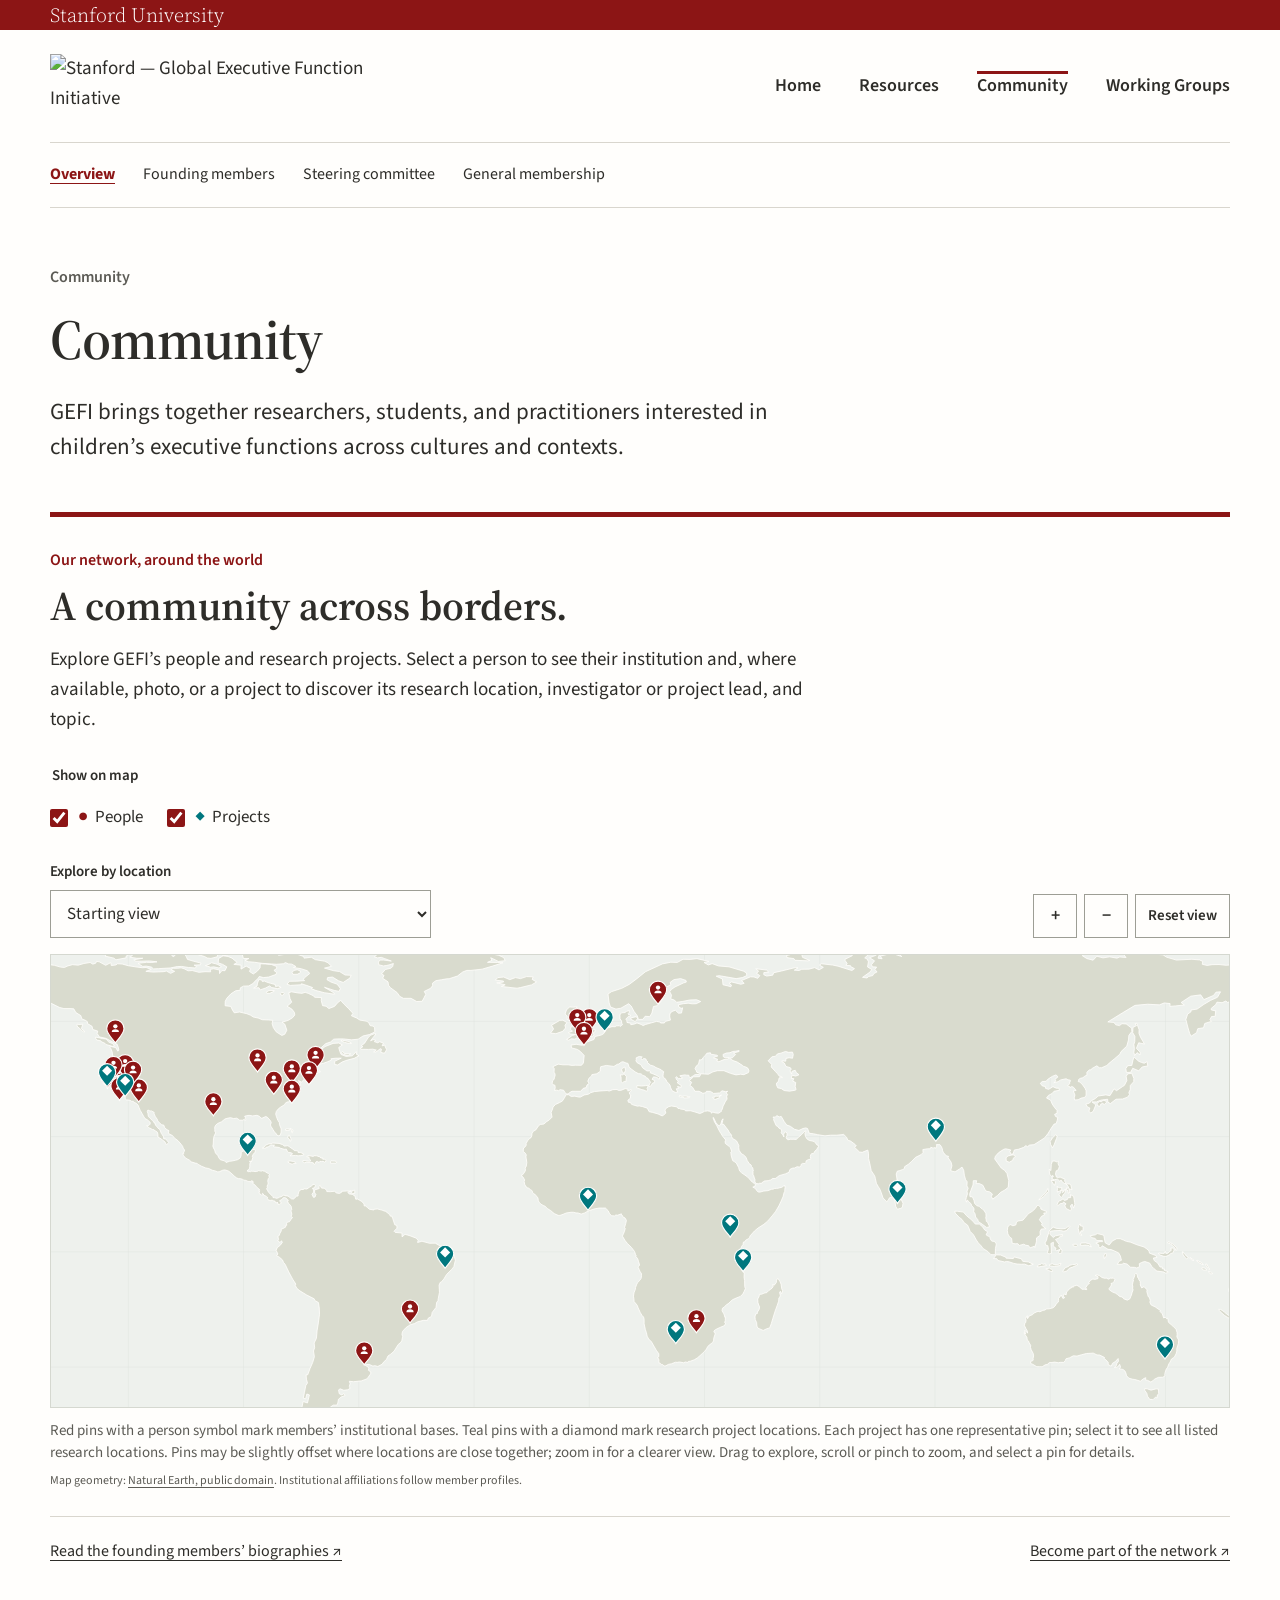
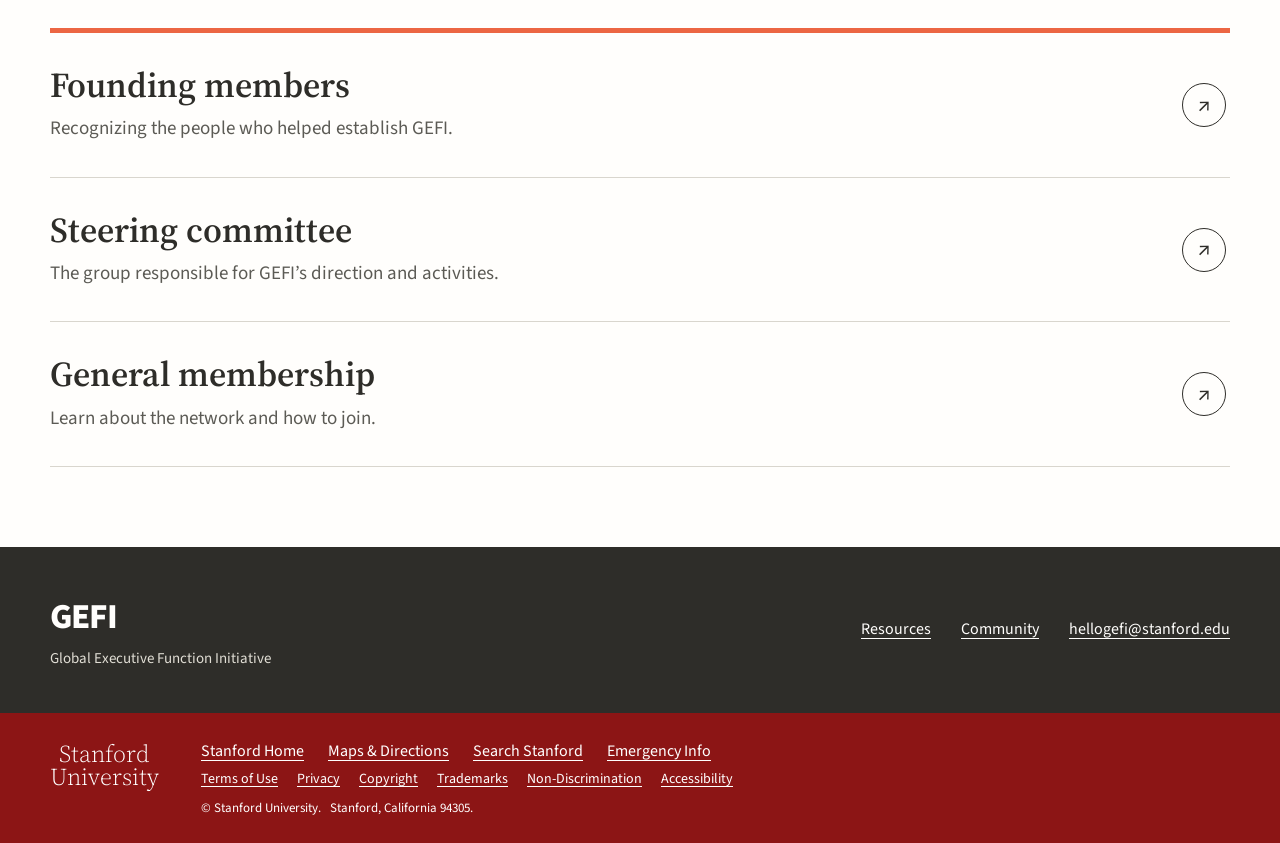
==== community.html @ 0b7ba35d "Restore individual map pins with minimal spacing" ====
<!doctype html>
<html lang="en"><head><meta name="robots" content="noindex, nofollow"><meta charset="utf-8"><meta name="viewport" content="width=device-width,initial-scale=1">
<meta name="description" content="Meet GEFI’s founding community, learn about its Steering Committee, and explore Network Membership."><title>Community | GEFI</title>
<link rel="preconnect" href="https://fonts.googleapis.com"><link rel="preconnect" href="https://fonts.gstatic.com" crossorigin>
<link href="https://fonts.googleapis.com/css2?family=Source+Sans+3:wght@400;500;600;700;800&family=Source+Serif+4:wght@400;500;600;700&display=swap" rel="stylesheet">
<link rel="stylesheet" href="styles.css?v=20261116-clean"><link rel="icon" href="favicon.svg" type="image/svg+xml"><script src="script.js" defer></script><script src="member-roles.js" defer></script><script src="community-map.js?v=20261116-clean" defer></script></head>
<body><a class="skip-link" href="#main">Skip to content</a>
<div class="university-bar"><div class="wrap"><a href="https://www.stanford.edu/">Stanford University</a></div></div>
<header class="site-header wrap"><a class="brand" href="index.html" aria-label="GEFI home"><img class="brand-logo" src="assets/stanford-wordmark.png" width="368" height="64" alt="Stanford — Global Executive Function Initiative"></a>
<button class="menu-toggle" aria-expanded="false" aria-controls="site-nav">Menu</button><nav id="site-nav" class="site-nav" aria-label="Main navigation"><a href="index.html">Home</a><a href="resources.html">Resources</a><a href="community.html" aria-current="page">Community</a><a href="working-groups.html">Working Groups</a></nav></header>
<main id="main" class="wrap"><nav class="section-nav" aria-label="Community"><a href="community.html" aria-current="page">Overview</a><a href="founding-members.html">Founding members</a><a href="steering-committee.html">Steering committee</a><a href="membership.html">General membership</a></nav><section class="page-intro"><p class="eyebrow">Community</p><h1>Community</h1><p class="lede">GEFI brings together researchers, students, and practitioners interested in children’s executive functions across cultures and contexts.</p></section><section class="community-atlas" aria-labelledby="map-heading">
<div class="atlas-heading"><div><p class="eyebrow">Our network, around the world</p><h2 id="map-heading">A community across borders.</h2></div></div>
<p class="atlas-intro">Explore GEFI’s people and research projects. Select a person to see their institution and, where available, photo, or a project to discover its research location, investigator or project lead, and topic.</p>
<fieldset class="map-layers"><legend>Show on map</legend><label><input id="map-show-people" type="checkbox" checked><span class="map-layer-symbol map-layer-symbol--member" aria-hidden="true">●</span>People</label><label><input id="map-show-projects" type="checkbox" checked><span class="map-layer-symbol map-layer-symbol--project" aria-hidden="true">◆</span>Projects</label></fieldset>
<p id="map-empty" class="map-empty" role="status" hidden></p>
<div class="atlas-toolbar"><div><label for="member-location">Explore by location</label><select id="member-location"><option value="overview">Starting view</option><option value="all">All locations</option></select></div><div class="map-controls" aria-label="Map controls"><button type="button" id="map-zoom-in" aria-label="Zoom in">+</button><button type="button" id="map-zoom-out" aria-label="Zoom out">−</button><button type="button" id="map-reset">Reset view</button></div></div>
<div class="atlas-layout"><div class="map-column"><div class="map-canvas"><svg id="community-map" tabindex="0" viewBox="0 0 1080 435" role="group" aria-label="World map of GEFI people and project locations" aria-describedby="map-help"><title>GEFI people and projects around the world</title><defs><pattern id="ocean-grid" width="90" height="90" patternUnits="userSpaceOnUse"><path d="M 90 0 L 0 0 0 90" fill="none" stroke="#d9dedb" stroke-width="0.6"/></pattern></defs><rect x="-1080" y="-870" width="3240" height="2175" fill="#eef1ed"/><rect width="1080" height="435" fill="url(#ocean-grid)"/><g id="map-land" aria-hidden="true"><path fill="#d9dbce" stroke="#fffefc" stroke-width=".65" d="M336.7,416.5L340.6,418.4L344.8,419.1L343.5,420.6L340.6,420.7L339.1,419.7L338.1,420.9L335.6,421.8L332.3,421.5L330.1,420.6L327.0,420.2L323.2,418.5L320.1,416.9L316.0,413.5L318.5,414.1L322.7,416.1L326.7,417.2L328.2,415.8L329.2,413.8L332.0,412.6L334.1,412.9L335.2,414.3L336.7,416.5ZM364.4,408.3L366.8,409.6L365.9,410.7L361.8,411.6L360.5,410.5L357.9,411.9L356.4,410.5L360.0,408.8L362.5,409.5L364.4,408.3ZM750.8,404.1L746.2,404.3L746.2,402.7L746.6,401.5L746.8,400.9L748.7,401.8L751.6,402.2L751.7,402.8L750.8,404.1ZM976.2,377.4L979.1,378.4L980.7,378.0L983.1,377.4L984.9,377.6L985.1,381.2L984.1,382.2L983.7,384.6L982.7,383.8L980.6,385.9L980.0,385.7L978.1,385.6L976.3,383.1L975.9,381.1L974.2,378.5L974.2,377.1L976.2,377.4ZM1059.1,377.8L1059.7,379.0L1061.9,377.8L1062.7,379.0L1062.7,380.3L1061.6,381.7L1059.7,383.9L1058.1,385.1L1059.2,386.6L1056.9,386.6L1054.4,387.7L1053.6,389.7L1051.9,392.7L1049.5,394.1L1048.0,394.9L1045.2,394.9L1043.3,393.9L1040.0,393.7L1039.5,392.6L1041.1,390.3L1044.9,387.4L1046.8,386.8L1049.0,385.7L1051.6,384.1L1053.4,382.5L1054.7,380.3L1055.9,379.5L1056.3,377.9L1058.4,376.5L1059.1,377.8ZM1063.8,363.5L1066.0,366.6L1066.1,364.6L1067.4,365.4L1067.9,367.7L1070.3,368.6L1072.3,368.9L1074.0,367.7L1075.6,368.1L1074.8,370.7L1073.9,372.5L1071.6,372.4L1070.8,373.3L1071.1,374.6L1070.7,375.2L1069.5,376.8L1068.0,378.9L1065.7,380.1L1065.2,379.3L1064.0,378.8L1065.7,376.4L1064.7,374.7L1061.5,373.5L1061.6,372.4L1063.7,371.4L1064.2,369.1L1064.1,367.1L1062.9,365.1L1063.0,364.6L1061.5,363.4L1059.2,360.7L1057.9,358.6L1059.0,358.4L1060.7,360.0L1063.0,360.8L1063.8,363.5ZM1041.4,321.5L1040.2,322.2L1038.6,321.4L1036.4,320.0L1034.5,318.4L1032.5,316.3L1032.1,315.3L1033.4,315.4L1035.1,316.4L1036.4,317.4L1037.3,318.2L1039.8,320.1L1041.4,321.5ZM1075.1,307.0L1076.2,307.9L1075.7,309.5L1073.8,309.9L1072.1,309.5L1071.9,308.2L1073.0,307.1L1074.4,307.5L1075.1,307.0ZM0.0,304.7L0.0,304.7L0.0,303.2L0.0,303.2L0.6,303.1L0.2,304.5L0.0,304.7ZM1080.0,304.7L1078.1,305.4L1076.2,306.0L1075.8,304.9L1077.3,304.3L1078.2,304.1L1080.0,303.2L1080.0,303.2L1080.0,304.7L1080.0,304.7ZM1043.5,304.4L1042.5,304.8L1041.5,303.5L1041.6,302.7L1043.5,304.4ZM1041.3,299.8L1041.8,302.2L1041.0,301.8L1040.4,302.0L1040.0,301.2L1039.9,298.9L1041.3,299.8ZM690.2,295.7L690.7,299.3L691.4,300.7L691.1,302.1L690.6,303.0L689.6,301.2L689.0,302.1L689.6,304.4L689.3,305.6L688.5,306.3L688.3,308.9L687.1,312.4L685.6,316.5L683.8,322.2L682.6,326.3L681.3,329.8L678.9,330.5L676.2,331.8L674.5,331.0L672.1,330.0L671.3,328.4L671.1,325.7L670.0,323.3L669.8,321.2L670.3,319.0L671.7,318.5L671.7,317.5L673.1,315.2L673.4,313.3L672.7,311.9L672.1,310.0L671.9,307.2L672.9,305.6L673.3,303.6L674.8,303.5L676.5,302.9L677.6,302.4L678.9,302.3L680.6,300.6L683.1,298.8L684.0,297.3L683.6,296.0L684.9,296.4L686.5,294.3L686.6,292.5L687.6,291.1L688.6,292.4L689.4,293.7L690.2,295.7ZM970.7,296.3L971.8,298.6L973.7,297.5L974.7,298.8L976.1,300.0L975.8,301.3L976.5,303.9L976.9,305.4L977.7,305.7L978.5,308.3L978.2,309.8L979.2,311.9L982.4,313.4L984.5,314.9L986.5,316.2L986.1,316.9L987.9,318.8L989.0,322.0L990.2,321.4L991.4,322.7L992.2,322.2L992.7,325.4L994.8,327.2L996.2,328.4L998.6,330.8L999.4,333.2L999.5,334.9L999.3,336.8L1000.7,339.3L1000.5,342.0L1000.0,343.4L999.2,346.1L999.3,347.8L998.7,349.9L997.3,352.7L995.1,354.1L994.0,356.5L993.0,357.9L992.1,360.5L991.0,362.0L990.2,364.3L989.8,366.3L990.0,367.3L988.3,368.3L984.9,368.4L982.1,369.7L980.8,370.8L979.0,372.1L976.5,370.8L974.6,370.3L975.1,368.7L973.5,369.3L970.8,371.4L968.2,370.6L966.5,370.1L964.8,369.9L961.9,369.1L960.0,367.2L959.4,364.9L958.7,363.4L957.2,362.2L954.4,361.8L955.3,360.4L954.6,358.2L953.2,360.2L950.5,360.8L952.1,359.1L952.5,357.4L953.7,355.9L953.4,353.7L951.0,356.3L949.1,357.3L948.0,359.7L945.6,358.4L945.7,356.8L943.8,354.7L942.3,353.5L942.8,352.9L939.0,351.0L936.9,350.9L934.0,349.5L928.6,349.8L924.7,350.8L921.3,351.8L918.4,351.6L915.3,353.2L912.7,353.9L912.1,355.4L911.0,356.7L908.4,356.7L906.6,357.0L903.9,356.5L901.7,356.8L899.7,356.9L897.9,358.5L897.0,358.4L895.5,359.2L894.1,360.2L891.9,360.1L889.9,360.1L886.7,358.2L885.1,357.6L885.1,355.9L886.6,355.5L887.1,354.8L887.0,353.7L887.4,351.6L887.1,349.8L885.5,346.8L885.0,345.1L885.1,343.4L883.9,341.4L883.8,340.5L882.5,339.4L882.1,337.0L880.4,334.6L880.0,333.4L881.3,334.6L880.3,331.9L881.8,332.7L882.7,333.9L882.6,332.4L881.2,330.0L880.9,329.1L880.2,328.2L880.5,326.4L881.1,325.7L881.5,324.2L881.2,322.4L882.4,320.3L882.7,322.6L883.9,320.5L886.4,319.5L887.8,318.2L890.1,317.1L891.5,316.9L892.3,317.2L894.7,316.1L896.5,315.8L897.0,315.1L897.8,314.9L899.4,314.9L902.6,314.1L904.2,312.7L905.0,311.1L906.7,309.6L906.9,308.4L906.9,306.8L909.0,304.2L910.3,306.8L911.6,306.2L910.5,304.8L911.5,303.3L912.8,304.0L913.1,301.7L914.8,300.2L915.5,299.0L917.0,298.5L917.1,297.7L918.4,298.0L918.4,297.3L919.7,296.9L921.2,296.5L923.4,297.8L925.1,299.6L927.0,299.6L928.9,299.9L928.2,298.3L929.7,295.9L931.0,295.1L930.5,294.3L931.9,292.6L933.7,291.6L935.2,291.9L937.7,291.3L937.7,289.8L935.5,288.8L937.1,288.4L939.1,289.1L940.7,290.4L943.2,291.1L944.0,290.8L945.9,291.7L947.6,290.9L948.8,291.1L949.5,290.6L950.9,292.1L950.1,293.7L948.9,294.9L947.9,295.0L948.2,296.2L947.4,297.7L946.3,299.1L946.5,300.0L948.9,301.7L951.2,302.6L952.7,303.6L954.9,305.4L955.8,305.4L957.3,306.2L957.8,307.1L960.6,308.1L962.6,307.1L963.2,305.5L963.8,304.2L964.2,302.5L965.1,300.1L964.7,298.7L964.9,297.8L964.6,296.1L965.0,293.8L965.5,293.2L965.1,292.2L965.8,290.6L966.4,289.0L966.4,288.1L967.5,287.0L968.4,288.5L968.6,290.4L969.4,290.7L969.5,292.0L970.6,293.5L970.8,295.2L970.7,296.3ZM1026.4,286.4L1027.2,287.5L1025.1,287.5L1024.0,285.6L1025.8,286.3L1026.4,286.4ZM902.1,285.7L900.9,285.8L896.9,283.7L899.7,283.1L901.3,284.0L902.3,284.9L902.1,285.7ZM1022.6,284.6L1021.4,284.7L1019.6,284.4L1018.9,283.9L1019.1,282.7L1021.1,283.2L1022.1,283.8L1022.6,284.6ZM1025.0,283.8L1024.6,284.4L1022.4,281.8L1021.7,280.0L1022.8,280.0L1023.8,282.4L1025.0,283.8ZM913.3,285.4L910.7,286.1L910.4,285.7L910.7,284.7L911.9,282.9L914.9,281.7L915.3,281.0L917.8,280.3L919.9,280.2L920.9,279.8L922.0,280.2L920.9,281.0L917.8,282.3L915.3,283.2L913.3,285.4ZM893.7,279.3L894.8,280.1L896.6,279.8L897.4,281.1L893.9,281.7L891.8,282.1L890.2,282.1L891.2,280.4L892.9,280.3L893.7,279.3ZM908.7,279.3L908.3,281.0L903.8,281.8L899.8,281.4L899.8,280.3L902.1,279.7L904.0,280.6L906.0,280.4L908.7,279.3ZM1019.6,280.0L1019.8,280.6L1017.4,279.3L1015.8,278.3L1014.6,277.3L1015.1,277.0L1016.5,277.7L1018.9,279.1L1019.6,280.0ZM1012.6,277.0L1012.0,277.2L1010.7,276.5L1009.5,275.3L1009.6,274.8L1011.4,276.1L1012.6,277.0ZM865.9,275.3L871.6,275.6L872.3,274.4L877.8,275.8L878.9,277.8L883.4,278.3L887.1,280.1L883.7,281.3L880.4,280.0L877.7,280.1L874.6,279.9L871.8,279.4L868.3,278.2L866.1,277.9L864.8,278.3L859.4,277.1L858.8,275.8L856.1,275.6L858.2,272.7L861.8,272.9L864.2,274.0L865.5,274.3L865.9,275.3ZM944.2,273.6L942.6,275.7L942.3,273.4L942.9,272.3L943.5,271.3L944.2,272.2L944.2,273.6ZM1007.6,275.5L1006.8,275.8L1005.5,274.6L1004.2,272.7L1003.5,270.4L1004.0,270.1L1004.3,271.0L1005.2,271.7L1006.6,273.6L1008.1,274.6L1007.6,275.5ZM996.0,271.4L994.4,271.7L993.9,272.5L992.3,273.3L990.7,274.0L989.1,273.9L986.7,273.1L985.0,272.2L985.2,271.3L987.9,271.7L989.5,271.5L990.0,270.1L990.4,270.0L990.7,271.6L992.4,271.4L993.3,270.3L994.9,269.3L994.6,267.5L996.4,267.4L997.0,267.9L997.0,269.6L996.0,271.4ZM921.7,265.4L920.6,266.4L918.5,265.8L918.0,264.5L921.0,264.4L921.7,265.4ZM931.4,264.3L932.5,266.6L930.0,265.3L927.5,265.1L925.8,265.3L923.7,265.2L924.4,263.5L928.1,263.4L931.4,264.3ZM999.4,268.5L998.5,269.3L997.9,267.5L997.2,266.4L995.9,265.4L994.1,264.1L992.0,263.2L992.8,262.5L994.4,263.3L995.5,264.0L996.7,264.7L997.9,266.0L999.1,266.9L999.4,268.5ZM942.4,258.5L943.3,263.3L946.4,265.1L948.9,261.9L952.3,260.1L955.0,260.1L957.6,261.2L959.8,262.2L963.0,262.8L968.2,264.9L973.7,266.6L975.8,268.1L977.5,269.6L977.9,271.4L982.9,273.3L983.7,274.8L980.9,275.2L981.6,277.2L984.3,279.1L986.2,282.3L987.9,282.2L987.8,283.5L990.1,284.1L989.2,284.6L992.4,285.9L992.1,286.7L990.1,287.0L989.3,286.2L986.8,285.8L983.7,285.4L981.4,283.5L979.7,281.8L978.1,279.2L974.2,277.9L971.7,278.7L969.9,279.7L970.2,282.0L967.9,283.0L966.2,282.5L963.1,282.4L960.4,279.9L957.4,279.3L956.6,280.1L952.8,280.2L954.1,277.8L956.0,277.0L955.2,273.7L953.8,271.2L948.0,268.6L945.5,268.4L941.0,265.6L940.1,267.1L939.0,267.3L938.3,266.2L938.3,264.9L936.0,263.5L939.2,262.4L941.3,262.4L941.1,261.6L936.7,261.6L935.5,259.9L932.8,259.3L931.6,257.8L935.6,257.1L937.1,256.1L942.0,257.3L942.4,258.5ZM915.7,250.7L913.3,253.7L911.1,254.3L908.2,253.7L903.2,253.9L900.5,254.3L900.1,256.6L902.8,259.2L904.4,257.9L910.0,256.8L909.8,258.2L908.5,257.8L907.2,259.6L904.5,260.7L907.4,264.6L906.8,265.6L909.5,269.1L909.5,271.0L907.9,271.9L906.7,270.9L908.2,268.4L905.2,269.6L904.5,268.7L904.9,267.6L902.7,265.8L902.9,262.9L900.9,263.8L901.2,267.3L901.3,271.6L899.4,272.0L898.1,271.1L899.0,268.4L898.5,265.5L897.2,265.5L896.3,263.4L897.5,261.4L898.0,259.1L899.5,254.5L900.1,253.3L902.7,251.1L905.0,252.0L908.8,252.4L912.2,252.2L915.2,250.1L915.7,250.7ZM926.1,251.6L925.9,254.2L924.4,253.9L923.9,255.8L925.1,257.3L924.3,257.7L923.1,255.8L922.2,252.0L922.8,249.6L923.8,248.5L924.0,250.1L925.8,250.4L926.1,251.6ZM857.5,272.6L854.1,272.6L851.6,270.1L847.8,267.7L846.5,265.8L844.2,263.4L842.7,261.2L840.4,257.0L837.8,254.4L836.9,251.9L835.8,249.5L833.1,247.6L831.5,245.1L829.3,243.4L826.1,240.1L825.9,238.6L827.8,238.7L832.5,239.3L835.1,242.2L837.4,244.2L839.1,245.5L841.9,248.7L845.0,248.7L847.5,250.8L849.2,253.3L851.5,254.7L850.3,257.1L852.0,258.2L853.1,258.3L853.6,260.3L854.7,262.0L856.9,262.3L858.3,264.2L857.6,267.9L857.5,272.6ZM893.6,249.5L897.0,252.3L893.4,252.6L892.4,254.7L892.6,257.4L889.7,259.5L889.6,262.5L888.4,267.0L888.0,266.0L884.6,267.3L883.4,265.5L881.3,265.3L879.8,264.4L876.2,265.4L875.1,264.0L873.1,264.1L870.7,263.8L870.2,259.8L868.7,258.9L867.3,256.4L866.9,253.8L867.2,251.0L869.0,249.0L871.2,250.0L873.5,249.4L874.1,246.9L875.4,246.3L879.0,245.7L881.1,243.3L882.6,241.4L883.8,240.3L886.4,238.7L888.7,236.6L890.2,234.2L891.4,234.2L892.9,235.7L893.1,237.0L895.0,237.9L897.5,238.8L897.3,240.0L895.3,240.1L895.9,241.6L893.6,242.6L891.9,245.3L894.1,248.1L893.6,249.5ZM919.1,229.8L919.4,231.7L919.6,233.4L918.6,236.2L917.5,233.1L916.1,234.6L917.0,236.9L916.2,238.3L912.7,236.5L911.8,234.3L912.7,232.9L910.8,231.5L909.9,232.7L908.5,232.6L906.3,234.3L905.8,233.4L906.9,230.9L908.8,230.1L910.5,228.9L911.5,230.3L913.8,229.5L914.3,228.1L916.4,228.0L916.2,225.7L918.7,227.1L918.9,228.7L919.1,229.8ZM783.7,236.4L781.0,237.1L779.6,234.7L779.1,230.4L780.4,225.5L782.5,227.2L783.9,229.3L785.4,232.4L784.9,235.6L783.7,236.4ZM357.2,224.7L354.7,225.0L354.1,224.7L355.0,223.9L355.0,222.7L356.7,222.3L357.3,222.4L357.2,224.7ZM912.0,224.2L910.9,225.2L909.9,227.0L909.0,227.9L907.1,225.9L907.8,225.1L908.5,224.2L908.8,222.4L910.5,222.2L910.0,224.2L912.2,221.3L912.0,224.2ZM895.5,227.1L891.5,229.9L893.0,227.8L895.2,225.9L897.0,223.9L898.5,220.9L899.1,223.3L897.1,225.0L895.5,227.1ZM905.7,219.3L907.4,220.3L909.4,220.2L909.3,221.5L907.9,222.8L906.0,223.7L905.9,222.3L906.1,220.8L905.7,219.3ZM916.5,218.5L917.4,221.9L915.0,221.1L915.1,222.1L915.8,223.9L914.4,224.6L914.3,222.5L913.4,222.3L912.9,220.5L914.7,220.8L914.6,219.6L912.8,217.3L915.7,217.4L916.5,218.5ZM904.6,215.8L903.8,218.4L902.5,216.9L901.0,214.6L903.5,214.7L904.6,215.8ZM904.0,199.5L905.8,200.3L906.7,199.6L907.0,200.3L906.5,201.6L907.5,203.7L906.8,206.2L905.0,207.2L904.5,209.6L905.2,212.0L906.8,212.3L908.1,212.0L911.9,213.7L911.6,215.3L912.5,216.0L912.2,217.4L909.9,215.9L908.8,214.3L908.0,215.4L906.1,213.6L903.4,214.1L901.9,213.4L902.0,212.2L903.0,211.4L902.1,210.7L901.7,211.8L900.2,210.1L899.8,208.8L899.6,205.9L900.9,206.9L901.2,202.2L902.1,199.5L904.0,199.5ZM343.2,200.3L342.5,201.1L340.2,201.1L338.4,201.2L338.3,199.9L338.7,199.4L341.2,199.5L342.7,199.7L343.2,200.3ZM309.3,201.4L308.4,201.9L306.7,201.4L305.0,200.3L305.4,199.6L306.6,199.4L307.3,199.5L309.3,199.8L310.9,200.5L311.4,201.3L309.3,201.4ZM322.3,195.4L324.9,195.9L325.2,195.3L327.6,195.4L329.4,196.1L330.1,196.1L330.7,197.1L332.3,197.1L332.2,198.0L333.6,198.1L335.0,199.2L333.9,200.4L332.5,199.7L331.1,199.9L330.1,199.7L329.6,200.3L328.5,200.4L328.0,199.7L327.0,200.1L325.8,202.2L325.0,201.7L324.9,200.9L322.9,200.4L321.5,200.6L319.6,200.3L318.2,200.9L316.6,200.0L316.9,199.0L319.7,199.4L321.9,199.7L323.0,199.0L321.6,197.7L321.6,196.5L319.8,196.1L320.4,195.3L322.3,195.4ZM871.0,199.0L868.4,200.4L866.0,199.5L865.9,196.9L867.4,195.5L870.6,194.7L872.4,194.8L873.0,195.9L871.7,197.2L871.0,199.0ZM73.4,197.7L72.9,198.3L72.2,197.8L72.3,197.0L71.8,195.9L71.9,195.6L72.4,195.1L72.2,194.5L72.4,194.2L72.6,194.3L73.8,194.8L74.3,195.0L74.8,195.4L75.6,196.5L75.5,196.6L74.3,197.3L73.4,197.7ZM71.8,193.1L70.8,193.3L70.2,192.6L69.9,192.4L69.9,192.2L70.2,192.0L71.2,192.2L72.0,192.7L71.8,193.1ZM69.7,191.5L69.6,191.8L68.0,191.7L68.2,191.3L69.7,191.5ZM67.0,191.0L66.9,191.2L66.7,191.2L65.6,191.1L65.2,190.4L65.1,190.3L65.9,189.8L66.2,190.0L67.0,191.0ZM62.0,189.1L61.6,189.3L60.6,188.8L60.8,188.6L61.2,188.3L61.9,188.4L62.0,189.1ZM301.0,186.7L302.2,187.8L305.0,187.5L306.0,188.2L308.6,190.0L310.4,191.4L311.4,191.3L313.2,191.9L313.0,192.8L315.2,192.9L317.5,194.1L317.1,194.8L315.1,195.2L313.1,195.4L311.0,195.1L306.7,195.4L308.7,193.8L307.5,193.0L305.6,192.8L304.6,191.9L303.8,190.2L302.1,190.3L299.3,189.5L298.5,188.9L294.5,188.4L293.5,187.8L294.6,187.1L291.7,186.9L289.5,188.5L288.3,188.5L287.8,189.3L286.4,189.6L285.1,189.3L286.7,188.4L287.3,187.3L288.7,186.6L290.2,186.0L292.5,185.8L293.2,185.4L295.8,185.6L298.1,185.7L301.0,186.7ZM307.4,183.7L306.7,183.9L305.9,182.1L304.8,181.3L305.4,179.4L306.3,179.5L307.4,182.0L307.4,183.7ZM903.5,186.6L902.2,189.1L900.7,186.6L900.3,184.3L902.1,181.4L904.5,179.1L905.9,180.0L905.3,181.8L903.5,186.6ZM306.5,175.3L303.3,175.7L303.1,174.6L304.5,174.4L306.5,174.5L306.5,175.3ZM309.0,175.2L308.5,177.4L307.9,177.0L308.0,175.4L306.6,174.2L306.6,173.9L309.0,175.2ZM943.9,152.6L944.3,153.6L942.6,155.4L941.4,154.4L939.8,155.1L939.0,156.9L937.1,156.0L937.1,154.6L938.8,152.8L940.5,153.2L941.7,151.9L943.9,152.6ZM643.7,148.0L641.7,149.3L641.9,149.8L642.0,150.1L638.9,151.3L637.5,150.9L636.8,149.7L638.2,149.6L638.4,149.6L638.8,148.8L641.0,148.9L643.7,148.0ZM611.1,147.9L612.7,148.9L615.1,148.7L617.3,148.9L617.2,149.5L618.9,149.1L618.5,150.0L614.2,150.2L614.2,149.7L610.5,149.2L611.1,147.9ZM586.6,140.3L585.5,142.7L585.9,143.6L585.3,145.1L583.0,144.0L581.5,143.7L577.3,142.2L577.7,140.6L581.2,140.9L584.3,140.6L586.6,140.3ZM567.6,131.4L569.4,133.5L569.0,137.5L567.6,137.3L566.4,138.3L565.3,137.5L565.2,133.9L564.5,132.1L566.1,132.3L567.6,131.4ZM962.9,143.6L961.8,146.0L962.3,147.5L960.8,149.6L956.9,151.0L951.7,151.2L947.4,154.6L945.4,153.5L945.2,151.2L940.0,151.9L936.5,153.3L933.0,153.3L936.0,155.6L934.0,160.6L932.1,161.9L930.6,160.7L931.3,158.0L929.4,157.2L928.2,155.1L931.1,154.2L932.6,152.3L935.7,150.7L937.8,148.7L943.8,147.8L947.0,148.4L950.2,143.1L952.2,144.5L956.6,141.5L958.3,140.4L960.2,136.7L959.7,133.3L960.9,131.4L964.1,130.9L965.7,135.0L965.6,137.5L962.9,140.5L962.9,143.6ZM568.7,128.5L567.7,130.9L566.3,130.2L565.6,128.2L566.2,127.1L568.2,126.0L568.7,128.5ZM971.7,122.5L973.8,123.1L976.0,121.8L976.6,125.2L972.2,126.0L969.5,129.0L964.8,127.0L963.2,130.2L959.9,130.3L959.4,127.3L960.9,125.0L964.1,124.8L965.0,120.7L965.9,118.3L969.4,121.5L971.7,122.5ZM349.0,115.4L351.2,115.8L354.0,115.7L352.5,116.9L351.4,117.1L347.6,115.8L346.8,114.8L348.0,113.9L349.0,115.4ZM354.6,107.7L353.1,107.7L349.2,106.8L346.4,105.4L347.5,105.1L351.4,105.9L354.5,107.1L354.6,107.7ZM169.5,109.5L168.0,109.9L163.0,108.5L162.1,107.5L159.5,106.4L158.9,105.6L155.8,105.0L154.7,103.4L154.9,102.7L158.1,103.3L159.9,103.8L162.7,104.1L163.8,105.2L165.2,106.6L168.2,107.8L169.5,109.5ZM371.6,102.9L369.6,105.6L371.6,104.6L373.6,105.2L372.5,106.2L375.2,107.1L376.6,106.3L379.6,107.3L378.6,109.5L380.7,108.9L381.1,110.5L382.1,112.4L380.8,115.0L379.4,115.1L377.5,114.6L378.1,112.1L377.3,111.7L373.8,114.3L372.0,114.2L374.1,112.8L371.2,112.1L368.0,112.3L362.2,112.2L361.7,111.3L363.6,110.2L362.3,109.4L364.8,107.6L367.9,102.8L369.8,101.1L372.4,100.1L373.8,100.2L373.2,101.0L371.6,102.9ZM141.9,92.9L144.8,92.6L143.8,96.0L146.5,98.5L145.3,98.5L143.5,97.1L142.3,95.7L140.8,94.8L140.3,93.4L140.5,92.5L141.9,92.9ZM970.9,102.8L974.0,108.1L969.5,107.1L967.7,111.4L970.6,114.5L970.5,116.6L968.2,114.8L966.3,117.1L965.7,114.6L966.1,111.7L965.7,108.4L966.4,106.2L966.5,102.1L964.8,99.2L965.0,95.1L967.8,93.7L966.6,92.3L968.0,91.9L968.7,93.9L969.8,96.8L969.7,99.7L970.9,102.8ZM519.6,98.2L514.3,100.0L510.1,99.5L512.5,96.4L510.9,93.4L515.0,91.0L517.3,89.6L519.8,89.5L523.0,91.3L521.4,93.4L521.9,95.5L519.6,98.2ZM578.1,88.2L576.3,90.6L573.1,88.9L572.7,87.7L577.1,86.7L578.1,88.2ZM81.0,83.7L78.0,84.8L76.5,84.0L76.0,82.6L78.7,81.5L80.3,81.1L82.3,81.3L83.6,82.2L81.0,83.7ZM531.0,79.1L527.8,82.3L530.8,81.9L534.1,81.9L533.3,84.4L530.6,87.1L533.7,87.3L536.7,91.1L538.7,91.6L540.6,95.0L541.4,96.2L545.0,96.8L544.7,98.7L543.1,99.6L544.3,101.1L541.6,102.7L537.6,102.7L532.5,103.5L531.1,102.9L529.2,104.3L526.4,104.0L524.3,105.1L522.7,104.5L527.1,101.4L529.8,100.7L525.0,100.2L524.2,99.0L527.3,98.1L525.7,96.5L526.3,94.5L530.7,94.8L531.2,93.0L529.1,91.2L525.5,90.6L524.8,89.8L525.8,88.5L524.9,87.6L523.2,89.1L523.1,86.2L521.5,84.6L522.6,81.5L525.0,79.1L527.4,79.3L531.0,79.1ZM43.3,75.3L41.4,75.7L39.5,75.2L37.6,74.4L40.6,73.8L43.0,74.1L43.3,75.3ZM302.2,68.5L301.0,70.1L299.7,69.8L298.9,69.0L299.1,68.7L300.2,67.8L301.4,67.9L302.2,68.5ZM294.3,66.9L290.8,68.5L288.7,68.5L288.0,67.6L290.3,66.3L294.4,66.3L294.3,66.9ZM24.8,63.7L26.7,64.2L28.5,63.9L31.0,64.7L33.9,65.1L33.7,65.4L31.4,66.1L29.1,65.4L28.0,64.9L25.3,65.0L24.6,64.8L24.8,63.7ZM284.5,58.0L285.1,59.3L286.6,58.9L288.4,59.7L291.6,60.7L295.1,61.6L295.3,63.1L297.5,62.8L299.7,63.8L297.0,64.8L292.4,64.0L290.7,62.7L287.7,64.3L283.4,65.8L282.4,64.1L278.3,64.4L280.9,62.9L281.3,60.5L282.3,57.8L284.5,58.0ZM496.5,55.6L495.8,57.6L499.2,59.6L495.3,61.9L486.6,64.0L484.0,64.5L480.1,64.1L471.7,63.1L474.7,61.8L468.1,60.3L473.4,59.7L473.3,58.9L467.0,58.2L469.0,56.2L473.6,55.8L478.3,57.8L482.8,56.2L486.6,57.0L491.5,55.4L496.5,55.6ZM312.4,53.6L309.0,53.7L308.3,52.2L309.6,50.6L312.3,50.1L314.7,51.0L314.7,52.3L314.3,52.7L312.4,53.6ZM0.0,48.1L7.4,50.4L15.2,53.4L15.0,55.2L17.0,56.0L16.3,53.8L24.4,54.3L30.3,57.1L27.3,58.4L22.4,58.7L22.3,61.6L21.1,62.2L18.3,62.2L16.0,61.1L12.1,60.2L11.4,58.9L8.3,58.4L4.9,58.8L3.3,57.8L3.9,56.7L0.3,57.4L1.7,58.8L0.0,60.1L0.0,60.1L0.0,48.1L0.0,48.1ZM1080.0,48.1L1080.0,48.1L1080.0,60.1L1080.0,60.1L1080.0,60.1L1076.1,61.4L1072.2,61.2L1074.9,62.8L1076.7,65.2L1078.1,66.1L1078.5,67.3L1077.7,68.1L1072.1,67.4L1063.7,69.7L1061.0,70.0L1056.4,72.2L1052.1,74.0L1051.0,75.4L1046.7,73.3L1038.9,75.6L1037.5,74.5L1034.6,75.8L1030.6,75.4L1029.6,77.4L1026.1,80.3L1026.2,81.5L1029.6,82.2L1029.2,86.5L1026.4,86.6L1025.1,89.1L1026.4,90.4L1021.1,92.0L1020.1,95.4L1015.6,96.1L1014.7,99.2L1010.4,102.0L1009.3,99.9L1008.0,95.5L1006.3,88.9L1007.7,84.7L1010.3,82.9L1010.4,81.5L1015.1,80.8L1020.4,77.1L1025.6,74.0L1031.0,71.6L1033.4,67.3L1029.8,67.6L1028.0,70.1L1020.4,73.4L1017.9,69.7L1010.2,70.7L1002.6,75.7L1005.1,77.6L998.4,78.3L993.8,78.7L994.0,76.5L989.4,76.0L985.6,77.5L976.5,77.0L966.6,77.9L956.9,83.7L945.4,90.8L950.1,91.2L951.6,93.1L954.5,93.7L956.4,92.2L959.7,92.4L964.0,95.7L964.1,98.3L961.8,101.3L961.5,104.9L960.2,109.7L955.7,114.0L954.7,116.1L950.6,119.6L946.5,123.0L944.6,124.8L940.6,126.6L938.7,126.6L936.8,125.1L932.8,127.3L932.3,128.3L931.2,128.2L929.9,129.2L929.0,130.2L929.1,132.4L927.6,133.0L927.0,133.5L925.9,134.4L923.9,134.9L922.6,135.7L922.5,137.0L922.2,137.4L923.4,137.8L925.1,139.2L927.6,142.7L928.4,144.6L928.4,148.1L927.3,149.8L924.6,150.3L922.2,151.6L919.5,151.8L919.1,150.2L919.7,147.9L918.4,144.8L920.6,144.3L918.5,141.8L917.1,141.2L916.7,141.7L915.8,142.0L915.7,141.4L914.9,141.2L914.1,140.7L915.0,139.4L915.7,139.0L915.4,138.5L916.2,136.8L916.0,136.3L914.2,136.0L912.8,135.2L908.6,136.1L906.4,137.5L903.2,138.3L904.8,136.9L904.1,135.7L906.5,133.7L904.9,132.2L902.3,133.2L898.9,135.3L897.1,137.2L894.1,137.4L892.6,138.8L894.2,140.8L896.6,141.3L896.7,142.7L899.1,143.5L902.5,141.4L905.1,142.6L907.1,142.6L907.6,144.2L903.3,145.0L901.9,146.7L899.0,148.2L897.5,150.3L900.7,151.9L901.9,154.9L903.7,157.6L905.7,159.9L905.7,162.2L903.8,163.0L904.5,164.6L906.3,165.5L905.8,167.9L905.0,170.3L903.4,170.6L901.2,173.8L898.8,177.8L896.0,181.4L891.8,184.1L887.7,186.7L884.3,187.0L882.5,188.3L881.4,187.4L879.7,188.8L875.5,190.3L872.4,190.8L871.3,194.0L869.7,194.2L868.9,192.0L869.6,190.8L865.6,189.9L864.1,190.3L860.1,192.9L857.6,195.7L857.0,197.8L859.3,201.0L862.1,204.9L864.8,206.8L866.6,209.2L868.0,214.7L867.6,220.0L865.1,222.0L861.7,223.9L859.2,226.4L855.5,229.2L854.4,227.3L855.2,225.2L853.0,223.5L850.5,223.1L849.3,221.5L847.8,218.4L845.1,217.1L842.5,217.1L842.9,214.8L840.3,214.8L840.1,218.1L838.4,222.5L837.5,225.1L837.7,227.3L839.6,227.4L840.8,230.1L841.4,232.7L843.1,234.4L844.9,234.8L846.4,236.3L847.1,236.6L848.9,238.4L850.1,240.4L850.3,242.5L850.0,243.8L850.3,244.9L850.5,246.6L851.6,247.5L852.7,250.1L852.7,251.1L850.6,251.3L847.7,249.1L844.2,246.7L843.8,245.2L842.1,243.2L841.7,240.7L840.6,239.1L840.9,236.9L840.3,235.6L839.1,234.5L838.6,233.0L837.0,231.3L835.5,229.9L835.0,231.6L834.4,230.0L834.8,228.1L835.7,225.2L835.4,223.0L836.3,220.7L835.3,218.9L835.5,215.6L834.3,214.1L833.3,210.5L832.8,206.7L831.5,204.2L829.5,205.7L826.1,207.9L824.4,207.6L822.6,206.9L823.6,203.2L823.0,200.4L820.6,196.9L821.0,195.8L819.2,195.4L817.1,193.0L816.3,191.4L816.1,189.9L815.5,188.5L814.3,186.7L811.5,186.6L811.8,187.8L810.8,189.5L809.5,188.9L809.1,189.4L808.3,189.1L807.1,188.8L806.7,189.9L804.6,189.9L800.9,190.5L801.1,192.8L799.5,194.5L795.2,196.6L791.8,200.1L789.6,202.0L786.6,203.9L786.6,205.3L785.1,206.1L782.4,207.1L781.0,207.3L780.1,209.6L780.7,213.5L780.9,216.0L779.6,218.8L779.6,223.9L778.0,224.1L776.7,226.4L777.6,227.4L774.8,228.2L773.8,230.2L772.6,231.1L769.8,228.3L768.4,224.1L767.2,221.1L766.2,219.7L764.6,216.8L763.8,213.0L763.3,211.1L760.6,207.0L759.4,201.2L758.5,197.4L758.5,193.7L757.9,190.9L753.5,192.7L751.4,192.4L747.5,188.7L748.9,187.6L748.0,186.5L744.5,183.9L742.3,183.2L741.4,181.0L739.1,178.7L733.6,179.3L728.7,179.3L724.5,179.8L718.8,178.9L715.6,178.2L712.2,177.8L710.9,174.1L709.5,173.6L707.2,174.1L704.1,175.6L700.5,174.6L697.4,172.3L694.6,171.4L692.6,168.6L690.3,164.6L688.7,165.0L686.8,164.0L685.7,165.2L683.9,165.1L684.6,166.4L684.3,167.1L685.2,169.3L686.4,171.9L687.9,172.6L688.4,173.7L690.5,174.9L690.6,176.2L690.3,177.2L690.7,178.2L691.6,179.0L692.0,180.0L692.4,180.7L692.2,178.6L693.0,177.0L693.9,176.7L694.8,177.6L694.8,179.4L694.2,181.1L694.7,182.3L695.3,182.1L695.4,182.9L697.7,182.5L700.2,182.5L702.0,182.6L704.1,180.6L706.3,178.7L708.2,176.8L709.1,175.8L709.5,176.1L709.2,177.3L708.8,177.9L709.2,180.2L710.5,182.3L712.2,183.4L714.4,183.8L716.2,184.3L717.5,186.0L718.3,187.0L719.4,187.4L719.4,188.1L718.3,189.9L717.9,190.7L716.6,191.7L715.5,193.7L714.1,193.6L713.5,194.3L713.0,195.8L713.4,197.8L713.1,198.2L711.7,198.2L709.8,199.3L709.5,200.7L708.9,201.4L707.0,201.3L705.8,202.1L705.8,203.3L704.4,204.2L702.7,203.9L700.7,204.9L699.3,205.0L697.2,205.9L696.6,207.2L696.5,208.2L693.5,209.5L688.7,210.9L686.0,213.0L684.7,213.2L683.8,213.0L682.1,214.2L680.1,214.8L677.6,215.0L676.9,215.1L676.2,215.9L675.4,216.1L675.0,216.9L673.5,216.8L672.5,217.2L670.4,217.1L669.7,215.3L669.8,213.7L669.3,212.8L668.7,210.6L667.8,209.4L668.4,209.2L668.1,207.8L668.5,207.3L668.3,206.0L668.0,204.7L667.0,203.8L666.8,202.6L665.3,201.5L663.7,199.0L662.8,196.5L660.7,194.5L659.4,194.0L657.4,191.1L657.1,189.0L657.2,187.3L655.5,183.9L654.1,182.8L652.5,182.1L651.5,180.4L651.6,179.7L650.8,178.2L649.9,177.5L648.8,175.3L646.9,172.9L645.4,170.8L643.9,170.8L644.4,169.2L644.5,168.1L644.9,166.9L644.8,166.5L643.9,167.7L643.3,170.0L642.5,171.5L641.8,172.1L640.8,171.1L639.4,169.7L637.3,165.4L637.0,165.7L638.2,168.9L640.0,171.9L642.3,176.6L643.4,178.2L644.4,179.9L647.1,183.2L646.5,183.7L646.6,185.7L650.1,188.4L650.6,189.0L651.6,191.9L650.9,192.5L651.3,195.6L652.4,199.2L653.6,199.9L655.2,201.0L657.0,204.5L657.8,207.2L659.4,208.7L663.5,211.5L665.2,213.2L666.8,215.0L667.8,216.0L669.2,216.9L670.0,217.8L669.9,219.1L668.1,219.8L669.4,220.6L670.4,221.2L671.0,222.4L672.3,223.7L673.8,223.7L676.7,222.9L679.9,222.6L682.6,221.6L684.1,221.4L685.1,220.9L686.8,220.8L687.8,220.7L689.2,220.3L690.8,220.0L692.2,218.9L693.3,218.9L693.4,219.8L693.1,221.5L693.1,223.1L692.5,224.2L691.7,227.4L690.2,230.8L688.4,234.6L685.8,239.0L683.2,242.3L679.7,246.4L676.7,248.9L672.2,251.8L669.4,254.1L666.1,257.8L665.4,259.3L664.8,260.1L662.7,261.2L661.9,262.5L660.8,262.7L660.4,264.8L659.4,266.0L658.8,268.0L657.6,269.0L656.2,272.7L656.4,274.4L658.3,275.5L658.4,276.3L657.6,278.1L657.8,279.0L657.6,280.5L658.6,282.3L659.9,285.3L660.9,286.0L661.4,287.3L661.3,290.3L661.7,292.9L661.8,297.6L662.3,299.1L661.4,301.2L660.3,303.3L658.4,305.2L655.6,306.3L652.2,307.8L648.8,311.0L647.7,311.5L645.6,313.7L644.4,314.4L644.1,316.5L645.5,318.8L646.1,320.5L646.2,321.4L646.7,321.3L646.6,324.2L646.1,325.6L646.8,326.1L646.4,327.4L645.1,328.4L642.6,329.4L639.0,331.1L637.7,332.2L638.0,333.4L638.8,333.6L638.5,335.2L637.7,337.4L637.4,339.9L636.6,341.3L634.6,342.8L634.0,343.2L632.7,344.7L631.9,346.3L630.2,348.4L626.8,351.5L624.7,353.3L622.4,354.7L619.3,355.8L617.7,356.0L617.3,356.8L615.5,356.4L614.0,357.0L610.8,356.4L609.0,356.7L607.7,356.6L604.6,357.8L602.1,358.3L600.2,359.4L598.8,359.5L597.6,358.4L596.6,358.3L595.3,357.0L595.1,357.4L594.7,356.6L594.8,354.8L593.8,352.8L594.7,352.3L594.7,350.0L592.7,347.2L591.2,344.6L591.2,344.6L589.0,340.7L586.8,338.5L585.6,336.3L585.0,333.4L584.2,331.2L583.2,326.6L583.2,323.0L582.8,321.3L581.6,320.1L580.1,317.6L578.5,314.0L577.8,312.1L575.4,309.2L575.2,306.9L574.9,305.0L575.3,302.4L576.4,299.6L576.5,298.3L577.5,295.6L578.2,294.4L579.9,292.5L580.9,291.1L581.2,288.9L581.1,287.2L580.2,286.1L579.4,284.3L578.6,282.5L578.8,281.9L579.7,280.7L578.8,277.8L578.2,275.8L576.7,273.9L577.0,273.3L576.5,272.4L575.7,270.1L573.3,266.9L570.2,263.9L568.2,261.4L566.4,258.3L566.5,257.3L567.1,256.4L567.9,254.2L568.5,252.0L567.9,251.5L568.9,248.1L569.4,245.8L568.2,243.8L566.8,243.3L566.2,241.9L565.5,241.5L565.5,240.7L562.4,241.8L561.2,241.6L560.1,242.3L557.7,242.2L556.1,240.3L555.1,238.2L553.0,236.2L550.7,236.2L548.1,236.2L545.6,236.6L543.2,237.2L538.5,239.0L536.8,240.0L534.1,240.9L531.4,240.0L530.1,240.0L528.0,239.5L526.1,239.5L522.5,240.0L520.4,240.9L517.4,242.0L516.9,241.9L516.1,241.9L513.0,240.5L510.3,238.2L507.7,236.6L505.7,234.6L504.9,234.4L502.7,233.2L501.2,231.6L500.6,230.5L500.3,228.3L498.9,226.5L497.8,225.3L497.0,225.0L496.3,224.4L495.9,223.0L495.5,222.4L494.6,221.9L493.0,220.6L491.7,220.4L491.1,219.6L491.1,219.1L490.2,218.5L490.0,217.8L489.5,215.5L489.9,214.2L488.6,211.9L487.1,210.8L488.4,210.2L489.9,208.1L490.6,206.6L490.3,205.0L491.2,203.5L491.6,200.7L491.2,197.7L490.9,196.2L491.2,194.7L490.4,193.3L488.8,192.0L488.9,190.7L489.1,189.3L490.2,188.5L491.2,187.0L491.0,185.9L492.1,183.8L493.7,181.9L494.7,181.4L495.5,179.7L495.6,178.1L496.7,176.2L498.7,175.1L500.6,172.1L502.1,170.9L504.9,170.6L507.3,168.5L508.8,167.7L511.3,165.2L510.6,161.5L511.7,158.9L512.1,157.3L514.0,155.3L517.0,153.9L519.3,152.7L521.3,149.6L522.2,147.7L524.4,147.7L526.2,149.0L529.1,148.8L532.2,149.5L533.5,149.5L536.4,147.9L539.6,147.3L541.5,146.1L544.4,145.2L549.5,144.7L554.4,144.4L556.0,144.8L558.8,143.7L562.0,143.6L563.2,144.3L565.3,144.2L568.5,142.9L570.6,143.3L570.5,144.8L573.1,143.7L573.3,144.3L571.8,145.8L571.8,147.2L572.8,147.9L572.4,150.5L570.5,152.0L571.0,153.6L572.6,153.7L573.3,155.1L574.5,155.6L578.0,156.6L579.3,156.4L581.8,156.9L585.7,158.2L587.1,160.9L589.8,161.5L594.1,162.7L597.3,164.2L598.7,163.4L600.2,162.0L599.5,159.7L600.4,158.3L602.6,156.9L604.6,156.5L608.7,157.1L609.7,158.4L610.8,158.4L611.8,158.9L614.8,159.3L615.5,160.3L619.5,160.2L622.4,161.0L625.3,161.9L626.7,162.4L629.1,161.4L630.3,160.6L632.9,160.3L635.1,160.7L635.9,162.2L636.6,161.2L639.0,161.9L641.3,162.1L642.8,161.3L643.7,160.4L643.5,160.2L644.3,158.8L644.9,156.5L645.3,155.8L645.4,155.7L646.5,153.3L647.9,151.2L648.0,151.1L647.7,148.8L648.4,147.5L647.3,146.2L648.5,145.0L646.7,145.3L644.1,144.6L642.1,146.3L637.5,146.7L635.1,145.1L631.9,145.0L631.2,146.2L629.1,146.6L626.2,145.0L622.9,145.0L621.1,142.0L619.0,140.4L620.4,138.0L618.5,136.6L621.8,133.7L626.5,133.6L627.7,131.3L633.4,131.7L637.0,129.8L640.5,128.9L645.5,128.9L650.7,131.0L655.0,132.2L658.5,131.7L661.1,132.0L664.7,130.4L665.1,129.1L664.4,127.1L662.6,126.0L661.0,125.6L659.9,124.7L656.0,122.2L652.6,121.0L650.0,119.3L652.2,118.8L654.7,116.3L653.0,115.1L657.4,113.9L657.4,113.2L654.7,113.7L652.3,113.9L650.3,114.9L647.5,115.1L644.9,116.2L645.1,118.0L646.5,118.8L649.6,118.6L649.0,119.7L645.7,120.2L641.6,121.9L640.0,121.3L640.6,119.9L637.4,119.0L637.9,118.4L640.8,117.4L639.9,116.8L635.2,116.0L635.0,114.9L632.2,115.3L631.1,116.9L628.8,119.1L628.9,119.9L627.4,120.5L626.5,120.3L625.7,123.9L624.1,125.1L623.0,127.3L624.0,129.0L624.3,130.1L627.0,131.1L626.4,131.8L622.9,132.0L621.6,132.9L619.1,134.5L618.1,133.1L618.2,132.5L616.3,132.4L614.8,132.2L611.1,132.9L613.2,134.6L611.7,135.1L610.0,135.1L608.4,133.6L607.9,134.2L608.6,136.0L610.1,137.4L608.9,138.1L610.6,139.5L612.1,140.3L612.1,142.0L609.3,141.2L610.2,142.8L608.3,143.1L609.5,145.7L607.5,145.8L605.0,144.5L603.9,142.1L603.4,140.1L602.2,138.7L600.6,137.0L600.5,136.1L599.9,135.9L599.9,135.3L598.2,134.2L598.0,132.8L598.2,130.8L598.6,129.8L598.1,129.4L597.5,129.1L596.6,128.2L595.3,127.6L592.5,126.5L590.8,125.4L588.0,124.5L585.5,122.3L586.1,122.0L584.8,120.8L584.7,119.8L582.8,119.3L581.9,120.6L581.0,119.6L581.0,118.5L581.1,118.5L581.8,118.2L579.4,117.8L577.0,118.9L577.1,120.3L576.8,121.2L577.8,122.7L580.6,124.2L582.1,126.7L585.4,129.1L587.8,129.1L588.5,129.8L587.7,130.4L590.4,131.5L592.6,132.4L595.1,133.9L595.4,134.5L594.9,135.6L593.2,134.2L590.6,133.7L589.4,135.6L591.5,136.7L591.2,138.3L589.9,138.5L588.3,141.0L587.1,141.3L587.1,140.4L587.7,138.7L588.3,138.1L587.2,136.4L586.2,134.9L585.0,134.5L584.1,133.2L582.2,132.6L580.9,131.4L578.7,131.2L576.3,129.9L573.6,127.9L571.5,126.2L570.6,123.2L569.1,122.9L566.7,121.9L565.3,122.3L563.5,123.7L562.3,123.9L559.6,125.6L553.7,124.8L549.3,125.8L549.0,127.6L549.1,129.3L546.3,131.3L542.4,132.0L542.2,133.0L540.3,134.6L539.2,137.1L540.3,138.8L538.6,140.1L538.0,142.1L535.7,142.7L533.6,145.0L529.8,145.0L526.9,145.0L525.0,146.0L523.9,147.2L522.4,146.9L521.3,145.9L520.4,144.2L517.6,143.7L516.4,144.5L514.9,144.1L513.3,144.4L513.8,142.0L513.5,140.2L512.1,139.9L511.4,138.8L511.7,136.8L512.9,135.7L513.1,134.5L513.7,132.7L513.6,131.4L513.0,130.4L512.9,129.4L513.0,127.2L511.8,125.9L516.1,123.8L519.7,124.3L523.8,124.3L527.0,124.8L529.4,124.6L534.3,124.7L535.8,122.9L536.4,117.0L533.3,113.8L531.1,112.3L526.5,111.1L526.2,108.9L530.1,108.3L535.1,109.1L534.2,105.7L537.0,107.0L544.0,104.6L544.9,102.2L547.5,101.6L549.9,101.0L551.5,100.1L554.1,95.7L558.2,94.5L560.7,94.6L561.3,93.9L563.8,93.8L564.4,94.4L566.4,92.9L565.7,91.8L565.6,90.1L564.4,88.4L564.3,85.4L564.8,84.6L565.6,83.7L568.3,83.5L569.3,82.7L571.7,81.8L571.6,83.4L570.8,84.3L571.1,85.2L572.7,85.6L572.0,86.8L571.1,86.4L568.9,88.6L569.8,90.0L569.8,91.2L572.8,91.9L572.8,93.0L575.9,92.4L577.6,91.6L580.9,92.8L582.4,93.7L584.4,92.8L589.1,91.5L592.9,90.4L595.9,91.0L596.1,91.7L599.0,91.7L599.7,90.4L603.8,89.4L603.2,86.9L603.3,84.6L604.7,82.8L607.6,81.7L610.0,84.0L612.4,83.9L612.9,81.6L613.3,79.8L612.2,80.2L610.3,79.2L610.0,77.4L613.8,76.6L617.6,76.2L620.8,76.7L623.9,76.6L627.4,74.9L624.2,73.5L618.8,73.7L613.5,74.8L608.6,75.5L606.9,73.8L604.0,72.8L604.6,69.9L603.2,67.2L604.6,65.4L607.3,63.5L614.2,60.3L616.2,59.7L615.9,58.4L611.7,57.0L606.5,57.8L603.6,59.9L604.1,61.8L599.3,64.2L593.5,66.8L591.4,71.0L593.5,73.1L596.4,74.8L593.6,78.1L590.5,78.8L589.3,83.9L587.6,86.7L584.0,86.4L582.3,88.8L578.8,88.9L577.9,86.1L575.4,82.7L573.1,78.4L571.1,76.6L565.1,80.1L561.2,80.8L557.0,79.2L555.9,76.0L555.0,69.1L557.7,67.2L565.7,64.6L571.6,61.5L577.1,57.4L584.3,51.6L589.3,49.3L597.5,45.5L604.1,44.2L609.1,44.4L613.6,41.9L619.1,42.0L624.5,41.4L633.9,43.6L630.0,44.4L633.3,46.3L636.4,45.3L641.3,47.1L649.5,47.8L660.9,51.2L663.2,52.6L663.4,54.6L660.0,56.2L655.1,57.0L641.8,54.7L639.5,55.1L644.4,57.3L644.8,61.8L648.7,62.7L651.0,63.4L651.4,62.0L649.6,60.7L651.5,59.6L658.8,61.4L661.3,60.7L659.3,58.5L666.3,55.6L669.0,55.7L671.9,56.8L673.6,54.7L671.1,52.9L672.6,51.1L670.4,49.3L678.8,50.3L680.5,51.9L676.7,52.3L676.7,54.0L679.0,55.0L683.7,54.3L684.4,52.4L690.7,51.0L701.2,48.4L703.4,48.6L700.5,50.4L704.2,50.7L706.3,49.7L712.0,49.6L716.4,48.4L719.8,50.2L723.2,48.2L720.1,46.4L721.7,45.4L730.5,46.4L734.7,47.3L745.5,50.7L747.5,49.2L744.5,47.6L744.4,46.9L740.8,46.6L741.8,45.2L740.2,42.9L740.1,41.9L745.6,39.2L747.6,36.5L749.8,35.9L757.8,36.7L758.4,38.3L755.5,40.8L757.4,41.7L758.4,43.8L757.7,47.9L761.0,49.8L759.7,51.8L753.8,56.0L757.3,56.5L758.5,55.4L761.8,54.6L762.6,53.1L765.2,51.7L763.4,50.0L764.8,48.0L761.5,47.8L760.8,46.1L763.2,43.1L759.3,40.7L764.7,38.6L764.0,36.5L765.5,36.4L767.0,38.1L765.9,41.0L769.1,41.5L767.7,39.4L772.7,38.2L779.0,38.0L784.5,39.8L781.8,37.3L781.5,34.1L786.8,33.4L794.0,33.6L800.5,33.2L798.0,31.6L801.5,29.7L804.9,29.6L810.8,28.1L818.7,27.7L819.7,26.9L827.6,26.6L830.0,27.3L836.8,25.7L842.3,25.7L843.1,24.4L846.0,23.1L853.1,21.9L858.2,22.9L854.1,23.6L860.9,24.1L861.7,25.6L864.5,24.8L873.2,24.9L880.0,26.3L882.4,27.5L881.7,29.0L878.3,29.9L870.5,31.6L868.2,32.5L871.9,32.9L876.4,33.6L879.1,33.1L880.6,35.0L881.9,34.2L886.7,33.7L896.3,34.2L897.1,35.6L909.6,36.1L909.8,33.8L916.1,34.3L920.9,34.3L925.8,35.9L927.2,37.8L925.4,39.1L929.1,41.4L933.9,42.6L936.8,39.5L941.6,40.8L946.7,40.0L952.5,41.0L954.7,40.1L959.6,40.5L957.4,37.7L961.4,36.5L988.5,38.4L991.1,40.2L998.9,42.5L1011.0,41.9L1017.0,42.4L1019.5,43.6L1019.1,45.8L1022.8,46.7L1026.8,46.1L1032.2,46.0L1037.8,46.6L1043.5,46.2L1048.7,48.9L1052.4,48.0L1050.0,46.0L1051.4,44.7L1060.9,45.5L1067.2,45.4L1075.8,46.8L1080.0,48.1ZM687.3,131.2L688.9,133.3L690.3,133.4L691.2,134.2L688.7,134.5L688.2,136.8L687.7,137.9L686.6,138.6L686.6,140.0L687.6,142.3L690.4,142.9L692.5,144.4L696.8,144.9L701.5,144.1L701.8,143.4L701.2,141.3L701.6,138.1L699.3,137.1L700.1,135.1L698.1,134.9L698.7,132.4L701.6,133.1L704.2,132.1L702.0,130.3L701.2,128.6L698.7,129.4L698.4,131.6L697.5,129.7L697.3,128.9L698.1,127.7L697.5,126.6L694.0,125.6L692.7,122.9L691.0,122.1L690.9,121.2L693.8,121.5L694.0,119.3L696.5,118.8L699.1,119.2L699.7,116.3L699.1,114.4L696.1,114.6L693.6,113.9L690.1,115.2L687.3,115.8L685.9,117.6L683.0,118.1L680.1,121.2L682.8,124.0L682.5,126.0L685.8,129.6L687.3,131.2ZM253.1,47.7L251.2,48.7L247.1,47.8L244.7,48.1L240.6,46.8L243.3,45.9L245.3,44.6L248.5,45.4L250.3,46.0L251.2,46.5L253.1,47.7ZM0.0,40.5L0.0,42.5L0.0,42.5L0.0,40.5L0.0,40.5ZM1080.0,40.5L1080.0,42.5L1076.7,42.7L1076.2,41.7L1080.0,40.5ZM0.0,40.5L0.4,40.3L2.9,40.3L7.3,41.2L7.0,41.6L3.9,42.3L0.0,42.5L0.0,40.5ZM1080.0,40.5L1080.0,40.5L1080.0,42.5L1080.0,42.5L1080.0,40.5ZM268.4,46.5L268.4,49.6L272.4,47.2L275.9,49.2L275.0,51.4L278.0,53.4L281.1,51.2L283.3,48.6L283.4,45.4L287.7,45.6L292.1,46.0L296.2,47.5L296.3,49.0L294.1,50.6L296.2,52.2L295.8,53.7L290.0,55.8L285.8,56.2L282.7,55.3L281.8,56.8L278.9,59.4L278.0,60.7L274.5,62.7L270.3,62.9L267.9,64.2L267.7,66.1L264.2,66.5L260.5,68.9L257.3,72.3L256.1,74.7L256.0,78.2L260.4,78.7L261.7,81.5L263.1,83.7L267.3,83.1L272.9,84.4L275.9,85.6L278.0,87.0L281.8,87.8L285.0,89.1L289.9,89.3L293.2,89.6L292.7,92.2L293.6,95.2L295.8,98.5L300.3,101.4L302.6,100.4L304.2,97.3L302.6,92.6L300.5,91.0L305.3,89.6L308.7,87.5L310.4,85.4L310.1,83.4L308.1,80.8L304.4,78.6L308.0,75.4L306.7,72.7L305.7,68.0L307.8,67.3L312.9,68.2L316.0,68.5L318.5,67.7L321.3,68.7L325.0,70.4L325.9,71.6L331.2,71.8L331.1,74.3L332.1,78.1L334.9,78.6L337.0,80.4L341.4,78.7L344.3,75.4L346.3,74.0L348.6,76.7L352.5,80.5L355.8,84.1L354.6,86.0L358.6,87.7L361.3,89.4L366.1,90.2L368.0,91.1L369.2,93.7L371.5,94.1L372.7,95.2L372.9,98.6L370.8,99.7L368.6,100.7L363.7,101.8L359.9,104.3L354.8,104.8L348.4,104.1L343.9,104.1L340.8,104.3L338.3,106.5L334.5,107.8L330.1,111.8L326.7,114.5L329.2,114.0L334.0,110.1L340.3,107.6L344.8,107.3L347.5,108.8L344.7,110.8L345.6,114.0L346.6,116.3L350.5,117.8L355.4,117.3L358.4,114.0L358.6,116.2L360.6,117.2L356.9,119.2L350.2,121.0L347.3,122.2L343.9,124.4L341.6,124.1L341.5,121.6L346.7,119.1L341.9,119.2L338.6,119.6L339.1,120.6L335.9,122.0L332.8,123.1L329.7,123.9L327.9,125.9L327.6,126.4L327.5,128.0L328.5,129.6L329.8,129.7L329.4,128.6L330.3,129.2L330.1,130.1L328.1,130.6L326.6,130.5L324.4,131.0L323.1,131.2L321.4,131.3L318.9,132.2L323.3,131.6L324.2,132.2L320.0,133.1L318.1,133.1L318.1,132.7L317.2,133.6L318.1,133.7L317.5,135.9L315.3,138.2L315.1,137.4L314.4,137.3L313.4,136.5L314.0,138.1L314.7,138.7L314.8,139.8L313.9,141.0L312.2,143.4L311.9,143.2L312.8,141.2L311.3,140.0L310.9,137.6L310.4,138.8L311.0,140.8L309.1,140.3L311.1,141.2L311.2,144.1L312.1,144.3L312.4,145.3L312.8,148.3L310.9,150.6L307.8,151.5L305.8,153.2L304.3,153.4L302.8,154.5L302.4,155.5L299.1,157.5L297.4,158.9L296.0,160.7L295.5,162.8L296.1,164.9L297.1,167.5L298.4,169.6L298.4,170.9L299.8,174.4L299.7,176.4L299.6,177.5L298.9,179.4L298.0,179.8L296.5,179.4L296.0,178.1L294.9,177.4L293.3,174.8L291.9,172.5L291.4,171.3L292.0,169.3L291.2,167.7L288.9,165.2L287.7,164.7L284.7,166.1L284.1,165.9L282.7,164.5L280.8,163.8L277.4,164.2L274.7,163.8L272.5,164.1L271.2,164.5L271.8,165.3L271.7,166.5L272.3,167.1L271.8,167.5L270.7,167.1L269.5,167.6L267.4,167.6L265.1,166.0L262.5,166.3L260.3,165.6L258.5,165.9L255.9,166.6L253.2,168.8L250.2,170.1L248.6,171.5L247.9,172.9L247.9,174.9L248.0,176.4L248.6,177.4L248.6,177.4L248.6,177.4L247.4,180.0L246.9,182.2L246.7,186.2L246.4,187.7L246.9,189.3L247.8,190.8L248.4,193.1L250.4,195.3L251.1,197.0L252.3,198.5L255.5,199.3L256.7,200.6L259.4,199.7L261.6,199.4L263.9,198.9L265.8,198.4L267.7,197.1L268.4,195.4L268.6,192.9L269.2,192.0L271.2,191.2L274.4,190.5L277.0,190.6L278.8,190.4L279.6,191.0L279.5,192.5L277.9,194.2L277.1,196.1L277.7,196.6L277.2,197.9L276.5,200.2L275.7,199.4L275.1,199.5L275.1,199.9L275.7,200.0L275.6,200.8L275.1,202.1L275.4,202.5L275.1,203.6L275.3,203.9L274.9,205.4L274.3,206.2L273.8,206.3L273.2,207.3L274.2,207.9L274.4,207.4L275.3,207.8L275.6,207.9L276.3,207.4L277.2,207.4L277.4,207.6L277.9,207.5L279.3,207.7L280.7,207.6L281.6,207.3L282.0,207.0L283.0,207.1L283.7,207.3L284.5,207.3L285.0,207.0L286.4,207.4L286.9,207.5L287.8,208.1L288.7,208.7L289.8,209.2L290.6,210.0L290.3,210.3L290.1,211.0L290.5,212.1L289.8,213.1L289.4,214.3L289.3,215.6L289.5,216.4L289.6,217.7L289.1,218.0L288.8,219.3L289.0,220.1L288.4,220.9L288.6,221.7L289.0,222.2L289.8,223.8L291.0,225.0L292.4,226.3L293.4,227.4L293.4,228.0L294.6,228.1L294.9,227.9L295.7,228.6L297.2,228.4L298.4,227.7L300.3,227.1L301.3,226.2L302.9,226.3L302.8,226.6L304.5,226.7L305.8,227.3L306.8,228.2L307.9,229.0L309.5,229.1L311.7,227.0L313.0,226.7L313.0,225.7L313.6,223.1L315.3,221.7L317.2,221.7L317.4,221.1L319.8,221.3L322.1,219.8L323.3,219.1L324.7,217.7L325.8,217.9L326.6,218.7L326.0,219.7L325.9,220.4L324.2,220.7L325.1,222.1L325.1,223.7L323.8,225.4L324.9,227.8L326.2,227.6L326.9,225.4L325.9,224.4L325.8,222.1L329.5,220.9L329.1,219.5L330.2,218.5L331.3,220.6L333.4,220.7L335.3,222.3L335.4,223.3L338.1,223.4L341.3,223.1L343.0,224.4L345.3,224.8L347.0,223.8L347.1,223.1L350.8,222.9L354.4,222.9L351.8,223.7L352.8,225.2L355.2,225.4L357.5,226.9L358.0,229.3L359.5,229.2L360.7,229.9L362.7,231.0L364.5,233.0L364.6,234.5L365.8,234.6L367.4,236.0L368.6,237.1L372.2,237.7L372.5,237.1L374.9,236.9L378.1,237.7L379.1,238.1L381.4,238.8L384.5,241.3L385.0,242.5L386.0,242.4L386.8,244.1L388.5,249.3L390.1,249.8L390.2,251.9L387.9,254.3L388.8,255.2L394.1,255.7L394.2,258.7L396.5,256.7L400.3,257.8L405.3,259.7L406.7,261.4L406.3,263.1L409.7,262.1L415.6,263.7L420.1,263.6L424.5,266.1L428.3,269.5L430.6,270.3L433.2,270.4L434.3,271.4L435.3,275.2L435.8,277.0L434.6,282.0L433.1,283.9L428.9,288.1L426.9,291.5L424.7,294.1L424.0,294.2L423.1,296.4L423.4,302.0L422.5,306.6L422.2,308.6L421.2,309.8L420.7,313.8L417.7,317.7L417.2,320.8L414.7,322.1L414.0,323.9L410.8,323.9L406.1,325.1L403.9,326.4L400.6,327.3L397.1,329.7L394.5,332.6L394.1,334.9L394.6,336.5L394.0,339.6L393.3,341.0L391.2,342.7L387.9,348.0L385.3,350.3L383.2,351.7L381.9,354.6L379.9,356.3L378.6,358.2L375.2,359.9L373.0,359.3L371.4,359.6L368.6,358.3L366.5,358.4L364.7,356.7L364.5,358.3L368.3,360.9L367.9,362.9L369.8,364.2L369.6,365.7L366.8,369.6L362.3,371.2L356.3,371.8L353.0,371.5L353.6,373.3L353.0,375.5L353.6,377.0L351.8,378.1L348.7,378.5L345.8,377.4L344.6,378.2L345.1,381.2L347.1,382.1L348.7,381.1L349.6,382.7L346.9,383.6L344.5,385.5L344.0,388.5L343.3,390.1L340.5,390.1L338.1,391.7L337.3,393.9L340.2,396.1L343.1,396.7L342.0,399.4L338.5,401.1L336.6,404.6L333.8,405.8L332.6,407.2L333.6,410.3L335.5,412.1L334.3,411.9L331.6,411.9L330.2,412.6L327.5,413.7L327.0,416.5L325.7,416.6L322.3,415.6L318.9,413.5L315.2,411.8L314.2,409.9L315.1,408.1L313.6,406.1L313.2,401.0L314.5,398.1L317.6,395.8L313.1,394.9L315.9,392.3L316.9,387.3L320.3,388.4L321.8,382.1L319.8,381.4L318.9,385.1L317.0,384.7L317.9,380.4L319.0,374.8L320.3,372.8L319.5,369.9L319.2,366.5L320.5,366.4L322.3,361.5L324.4,356.7L325.7,352.3L325.0,347.8L325.9,345.3L325.5,341.6L327.3,337.9L327.8,332.1L328.8,325.9L329.7,319.2L329.5,314.3L328.9,310.0L325.9,308.3L325.6,307.1L319.7,304.1L314.3,300.8L312.0,298.9L310.7,296.5L311.2,295.6L308.7,291.7L305.7,286.1L302.9,280.2L301.7,278.8L300.7,276.6L298.4,274.6L296.2,273.4L297.2,272.1L295.8,269.2L296.7,267.1L299.1,265.2L300.7,263.0L300.0,261.7L298.9,263.1L297.1,261.7L297.7,260.9L297.2,258.2L298.2,257.7L298.8,255.9L299.9,253.9L299.7,252.7L301.4,252.1L303.4,250.9L303.0,249.9L304.1,249.7L304.0,248.2L304.7,247.1L306.2,246.9L307.5,245.0L308.6,243.5L307.5,242.7L308.1,241.0L307.4,238.3L308.0,237.5L307.6,234.9L306.4,233.3L305.4,232.5L304.7,230.8L305.4,230.0L304.7,229.8L304.1,228.8L302.6,228.0L301.3,228.2L300.7,229.2L299.5,230.0L298.8,230.1L298.6,230.7L300.0,232.4L299.2,232.7L298.7,233.2L297.3,233.3L296.8,231.5L296.4,232.1L295.4,231.9L294.8,230.7L293.6,230.5L292.8,230.1L291.5,230.1L291.5,230.8L291.1,230.3L289.5,229.7L288.9,229.0L289.2,228.5L289.1,227.8L288.3,227.1L287.1,226.5L286.1,226.2L285.9,225.3L285.1,224.7L285.3,225.6L284.7,226.3L284.0,225.5L283.0,225.2L282.6,224.6L282.6,223.7L283.0,222.7L282.2,222.3L282.9,221.7L281.8,220.8L280.4,219.6L279.8,218.6L278.5,217.6L277.0,216.3L277.3,215.8L277.8,216.3L278.0,216.0L277.5,215.1L276.6,214.8L276.3,215.6L274.5,215.5L273.5,215.2L272.2,214.6L270.6,214.4L269.7,213.8L268.2,213.3L266.3,213.2L264.9,212.6L263.3,211.4L259.9,208.2L258.4,207.2L255.9,206.4L254.2,206.6L251.8,207.7L250.3,208.0L248.2,207.2L246.0,206.7L243.2,205.3L240.9,204.9L237.5,203.5L235.0,202.1L234.2,201.3L232.6,201.1L229.5,200.1L228.2,198.8L225.0,197.1L223.5,195.2L222.8,193.7L223.8,193.4L223.5,192.5L224.2,191.8L224.2,190.7L223.2,189.4L222.9,188.2L221.9,186.7L219.3,183.7L216.3,181.4L214.8,179.5L212.2,178.3L211.7,177.5L212.1,175.7L210.6,175.0L208.8,173.5L208.1,171.4L206.5,171.2L204.7,169.6L203.3,168.1L203.2,167.2L201.6,164.9L200.5,162.6L200.6,161.5L198.4,160.3L197.4,160.4L195.7,159.6L195.2,160.8L195.7,162.3L196.0,164.5L197.0,165.7L199.2,167.8L199.7,168.5L200.2,168.7L200.6,169.8L201.1,169.7L201.7,171.7L202.6,172.4L203.3,173.5L205.1,175.0L206.1,177.8L207.0,179.1L207.9,180.5L208.0,182.1L209.5,182.2L210.7,183.6L211.8,184.9L211.7,185.4L210.4,186.5L209.9,186.5L209.1,184.7L207.1,183.0L205.0,181.5L203.5,180.8L203.5,178.6L203.1,177.0L201.7,176.0L199.6,174.7L199.2,175.1L198.5,174.3L196.6,173.6L194.8,171.8L195.0,171.6L196.3,171.8L197.4,170.7L197.5,169.3L195.2,167.2L193.4,166.3L192.3,164.5L191.2,162.5L189.8,160.1L188.6,157.4L188.1,155.9L186.2,154.1L184.8,153.8L184.4,152.9L182.8,152.8L181.7,152.0L178.9,151.7L178.1,151.2L177.8,149.5L174.9,146.5L172.4,142.3L172.5,141.6L171.1,140.7L168.8,138.1L168.4,135.7L166.8,134.1L167.5,131.6L167.4,129.0L166.4,126.7L167.6,123.9L168.3,118.4L167.8,114.4L166.8,111.8L165.9,110.4L166.3,109.9L170.6,110.9L172.2,113.7L173.0,112.9L172.5,110.5L171.5,108.0L171.1,108.0L165.3,105.0L163.1,103.7L157.7,102.5L156.0,99.8L156.5,98.0L152.6,96.7L152.1,94.3L148.5,92.1L148.4,90.6L146.7,89.5L144.1,88.5L143.3,85.9L139.4,83.5L137.8,80.6L134.9,80.4L130.1,80.4L126.6,79.5L120.4,76.4L117.5,75.8L112.3,74.7L108.1,75.0L102.2,73.6L98.7,72.3L95.3,73.0L95.9,75.1L94.3,75.3L90.8,75.9L88.2,76.9L84.9,77.5L84.4,75.8L85.8,72.8L89.0,71.9L88.1,71.1L84.3,72.8L82.3,74.8L77.9,76.9L80.1,78.4L77.3,80.6L74.1,81.8L71.1,82.7L70.3,84.1L65.6,85.6L64.7,87.0L61.2,88.3L59.1,88.1L56.3,88.9L53.3,89.9L50.8,90.9L45.6,91.8L45.2,91.3L48.5,89.9L51.4,89.0L54.6,87.3L58.3,87.0L59.8,85.7L63.9,84.0L64.6,83.3L66.8,82.3L67.3,80.0L68.9,78.2L65.4,79.2L64.4,78.6L62.8,79.7L60.9,78.2L60.1,79.3L58.9,77.8L55.9,79.0L54.1,79.0L53.8,77.2L54.4,76.1L52.4,75.0L48.5,75.6L46.0,74.2L44.0,73.5L43.9,71.8L41.6,70.5L42.8,68.8L45.2,67.1L46.3,65.6L48.7,65.3L50.8,65.8L53.2,64.4L55.4,64.6L57.7,63.7L57.1,62.3L55.4,61.8L57.7,60.6L55.8,60.7L52.6,61.3L51.7,62.0L49.4,61.3L45.1,61.7L40.7,60.9L39.5,59.7L35.7,58.0L39.9,56.7L46.6,55.3L49.0,55.3L48.6,56.8L55.0,56.7L52.5,54.8L48.8,53.6L46.7,52.2L43.8,50.9L39.7,49.9L41.4,48.4L46.7,48.3L50.5,46.9L51.2,45.4L54.3,44.0L57.2,43.7L62.9,42.3L65.6,42.5L70.3,40.9L74.8,41.6L77.0,42.9L78.3,42.3L83.4,42.5L83.2,43.2L87.8,43.7L90.8,43.4L97.2,44.4L102.9,44.6L105.2,45.0L109.2,44.5L113.8,45.4L117.0,45.9L122.6,46.6L127.4,48.0L130.5,48.3L133.1,47.1L136.8,46.1L141.2,46.5L145.7,45.2L150.6,44.4L152.7,45.7L154.9,45.0L155.6,43.5L157.7,43.9L162.7,46.6L166.7,44.5L167.1,46.8L170.8,46.3L171.9,45.4L175.6,45.6L180.2,46.9L187.2,48.0L191.3,48.5L194.3,48.3L198.3,49.8L194.1,51.3L199.5,51.9L207.6,51.6L210.2,51.1L213.4,52.9L216.6,51.3L213.6,50.1L215.5,49.0L219.1,48.9L221.6,48.6L224.0,49.3L227.0,50.9L230.3,50.7L235.6,52.1L240.3,51.6L244.7,51.7L244.3,49.8L247.0,49.3L251.6,50.3L251.6,53.1L253.5,50.7L255.9,50.8L257.3,47.8L254.1,45.9L250.6,44.7L250.8,41.4L254.4,39.2L258.3,39.7L261.4,41.0L265.4,44.4L262.8,45.9L268.4,46.5ZM197.5,35.6L196.0,37.0L202.7,36.1L206.8,37.6L210.2,36.1L213.0,37.1L215.4,40.0L216.9,38.8L214.8,35.7L217.4,35.3L220.4,35.8L223.8,37.0L225.7,39.9L226.6,42.0L231.6,43.5L237.1,44.9L236.7,46.2L231.8,46.5L233.7,47.6L232.7,48.7L227.3,48.3L222.1,47.5L218.6,47.6L213.0,48.7L204.1,49.2L200.1,49.4L198.4,48.0L194.3,47.2L191.7,47.5L188.0,45.1L190.0,44.8L194.6,44.3L198.8,44.4L202.8,43.9L197.0,43.2L190.5,43.4L186.3,43.4L184.7,42.3L191.7,41.1L187.0,41.1L181.8,40.3L184.3,38.1L186.4,36.9L194.4,35.1L197.5,35.6ZM226.5,34.7L223.9,36.7L219.2,34.6L220.2,34.2L224.2,34.1L226.5,34.7ZM311.0,35.7L311.2,36.5L308.1,36.4L304.8,36.4L301.5,36.8L300.7,36.6L297.4,35.0L297.5,33.9L298.9,33.7L305.8,34.0L311.0,35.7ZM280.3,35.5L282.7,37.4L285.4,35.0L293.1,33.7L298.2,36.9L297.7,38.8L303.7,37.9L306.5,36.7L313.2,38.3L317.3,39.7L317.7,41.0L323.3,40.3L326.4,42.2L333.6,43.4L336.3,44.6L339.1,47.4L333.6,48.8L340.6,50.8L345.4,51.5L349.7,54.2L354.4,54.4L353.5,56.5L348.2,60.0L344.6,58.7L339.8,55.8L336.0,56.2L335.6,57.9L338.7,59.7L342.8,61.1L344.0,61.9L346.0,64.8L345.0,67.0L341.2,66.2L333.6,63.8L337.9,66.3L341.0,68.2L341.5,69.2L333.4,68.0L326.9,66.3L323.3,64.8L324.3,64.0L319.9,62.4L315.5,61.0L315.5,61.8L306.9,62.3L304.3,61.3L306.3,59.1L312.0,59.0L318.1,58.6L317.1,57.6L318.2,56.1L322.0,53.1L321.2,51.8L320.1,50.8L315.5,49.3L309.4,48.3L311.3,47.6L308.1,45.7L305.5,45.5L303.1,44.5L301.5,45.4L296.1,45.8L285.2,45.1L278.8,44.2L274.0,43.8L271.5,42.7L274.6,41.3L270.3,41.3L269.4,38.3L271.7,35.6L274.8,34.4L282.5,33.6L280.3,35.5ZM238.9,33.5L242.5,34.1L247.9,33.7L248.6,34.6L245.8,36.0L250.4,37.3L249.8,40.0L244.9,41.2L242.0,40.9L240.0,39.8L232.5,37.5L232.6,36.5L238.7,36.9L235.4,34.9L238.9,33.5ZM970.8,35.4L966.3,35.4L960.1,35.0L959.6,34.9L962.4,33.7L966.2,33.4L970.4,34.6L970.8,35.4ZM260.4,36.7L257.2,38.9L253.8,38.8L251.9,36.2L251.9,34.7L253.5,33.4L256.5,32.6L262.7,32.7L268.5,33.4L264.0,36.1L260.4,36.7ZM178.6,40.8L170.7,42.3L169.1,41.0L162.2,39.4L163.2,38.4L165.6,35.9L168.2,34.0L165.2,32.1L175.4,31.7L179.7,32.3L187.3,32.4L190.2,33.3L193.5,34.6L189.7,35.3L182.3,37.4L178.6,39.5L178.6,40.8ZM992.2,29.7L988.7,30.9L983.9,30.7L978.4,29.5L979.1,28.5L984.7,29.0L992.2,29.7ZM259.2,30.1L257.5,31.2L253.2,31.0L249.5,30.2L251.1,28.9L255.4,28.1L258.1,29.1L259.2,30.1ZM975.3,28.3L972.9,30.5L961.8,30.5L956.9,31.2L950.9,29.2L952.5,27.2L956.5,26.6L964.4,26.7L975.3,28.3ZM244.5,24.8L246.8,26.2L246.9,27.8L245.5,30.0L240.6,30.3L237.4,29.8L237.4,28.1L232.5,28.3L232.3,26.0L235.5,26.1L240.1,25.1L244.3,25.2L244.5,24.8ZM215.4,26.4L216.5,27.5L219.2,27.0L222.4,27.1L222.9,28.6L221.1,30.0L210.9,30.4L203.3,31.7L198.8,31.8L198.4,30.8L204.6,29.5L191.1,29.9L186.9,29.3L191.0,26.4L193.8,25.6L202.2,26.6L207.6,28.4L212.8,28.6L208.5,25.7L211.3,24.6L214.3,25.0L215.4,26.4ZM712.6,42.8L710.8,43.1L701.0,42.7L700.2,41.4L694.8,40.6L694.4,39.0L697.4,38.3L697.3,36.7L703.3,34.1L700.5,33.7L707.7,31.1L706.9,29.8L713.6,28.2L723.5,26.2L733.5,25.7L738.6,24.6L744.5,24.2L746.6,25.4L744.5,26.3L733.9,27.8L724.8,29.2L715.4,32.1L711.0,35.0L706.3,37.9L706.9,40.4L712.6,42.8ZM256.0,23.7L259.3,24.7L265.2,24.7L267.8,25.6L267.1,26.8L270.5,27.5L272.4,28.2L276.5,28.3L280.9,28.6L285.6,27.9L291.7,27.6L296.6,27.9L299.8,29.0L300.5,30.2L298.6,31.0L294.2,31.7L290.3,31.3L281.7,31.8L275.6,31.8L270.7,31.5L262.7,30.5L261.7,28.8L261.3,27.4L258.3,26.0L252.1,25.7L248.6,24.7L249.8,23.5L256.0,23.7ZM191.4,22.1L191.0,24.4L188.7,25.4L185.9,25.6L180.3,26.8L175.5,27.3L171.4,26.7L176.5,24.4L182.7,22.5L187.3,22.5L191.4,22.1ZM258.5,22.4L257.1,22.5L251.5,22.3L250.7,21.5L256.7,21.5L258.8,22.1L258.5,22.4ZM209.4,21.9L203.8,22.8L199.4,21.8L201.8,20.8L206.2,20.5L210.4,21.0L209.4,21.9ZM614.2,21.4L607.5,22.7L602.2,22.0L604.2,21.2L602.4,20.2L608.7,19.6L609.8,20.8L614.2,21.4ZM211.0,19.2L207.4,19.8L202.4,19.8L202.4,19.3L205.5,18.4L207.1,18.6L211.0,19.2ZM252.5,20.8L248.1,21.5L245.6,20.7L244.3,19.6L244.1,18.4L248.0,18.5L249.7,18.7L253.3,19.7L252.5,20.8ZM239.8,20.0L241.0,21.3L236.1,20.9L231.2,20.0L224.5,19.9L227.4,19.0L223.7,18.2L223.5,17.1L229.4,17.5L237.5,18.6L239.8,20.0ZM855.2,20.1L838.3,21.2L843.8,17.3L846.3,17.0L848.5,17.2L856.1,18.9L855.2,20.1ZM594.8,15.9L604.6,18.1L597.1,19.3L595.4,21.5L592.8,22.1L591.4,24.6L587.7,24.7L581.3,22.9L584.0,21.8L579.5,20.9L573.7,18.4L571.3,16.0L579.5,15.0L581.2,16.0L585.4,16.0L586.6,15.0L591.0,14.8L594.8,15.9ZM616.3,13.8L622.2,14.8L617.8,16.4L609.1,16.8L600.2,16.3L599.7,15.5L595.4,15.4L592.1,14.0L601.4,13.2L605.7,13.9L608.8,13.0L616.3,13.8ZM693.4,13.4L689.4,13.8L686.7,14.0L686.3,14.5L682.8,15.0L679.5,14.3L681.2,13.3L674.5,13.2L680.4,12.7L685.0,12.6L685.6,13.5L687.3,12.7L690.1,12.2L694.6,12.9L693.4,13.4ZM839.8,18.4L833.3,18.7L824.9,17.9L819.9,16.7L817.6,14.6L813.5,14.0L821.3,11.9L827.8,11.2L833.6,12.8L840.6,15.7L839.8,18.4ZM278.9,16.0L282.6,17.0L278.4,17.9L272.9,20.1L267.6,20.4L261.4,20.0L258.1,18.7L258.2,17.7L260.6,16.9L255.1,16.9L251.8,15.9L249.9,14.5L252.0,13.2L254.0,12.3L257.1,12.1L255.8,11.4L262.8,11.2L266.6,12.8L271.7,13.5L276.6,14.0L278.9,16.0ZM334.5,5.7L342.5,5.9L349.0,6.3L354.4,7.1L354.3,7.9L347.0,9.2L339.7,9.8L337.0,10.5L343.6,10.5L336.5,12.3L331.6,13.1L326.5,15.6L320.3,16.1L318.4,16.7L309.3,17.0L313.4,17.4L311.3,17.9L313.8,19.4L311.0,20.5L306.3,21.3L304.9,22.5L300.7,23.4L301.1,24.1L306.3,23.9L306.3,24.7L298.3,26.5L290.5,25.6L281.7,26.1L277.2,25.7L271.5,25.6L271.1,24.1L276.7,23.5L275.2,21.3L277.1,21.1L285.1,22.4L281.0,20.5L276.1,19.9L278.5,18.7L283.9,18.0L284.7,17.0L280.5,15.8L279.2,14.2L287.4,14.4L289.8,14.7L294.5,13.6L287.7,13.3L277.2,13.5L271.9,12.4L269.4,11.2L265.9,10.3L265.2,9.3L269.7,8.7L273.2,8.6L279.1,8.2L283.5,7.0L287.2,7.2L290.5,8.0L292.7,6.4L296.7,5.9L302.1,5.6L311.2,5.5L312.8,5.8L321.5,5.3L328.0,5.5L334.5,5.7ZM458.7,4.4L477.5,6.8L471.9,8.0L460.5,8.1L444.3,8.4L445.8,8.9L456.4,8.6L465.5,9.6L471.3,8.7L473.8,9.8L470.5,11.5L478.1,10.4L492.7,9.3L501.7,9.8L503.4,11.1L491.1,13.3L489.5,14.0L479.9,14.5L486.8,14.6L483.3,16.8L480.9,18.7L481.0,22.1L484.6,24.0L479.9,24.2L475.0,25.1L480.5,26.7L481.2,29.3L478.0,29.5L481.9,32.1L475.2,32.3L478.7,33.6L477.7,34.6L473.5,35.1L469.3,35.1L473.1,37.1L473.1,38.4L467.2,37.2L465.6,38.0L469.7,38.8L473.6,40.6L474.7,43.0L469.4,43.6L467.1,42.4L463.4,40.7L464.4,42.7L460.9,44.3L468.8,44.4L473.0,44.6L464.9,47.2L456.8,49.6L448.0,50.6L444.7,50.6L441.6,51.8L437.4,55.0L430.9,57.1L428.9,57.2L424.9,57.9L420.6,58.6L418.0,60.5L418.0,62.6L416.4,64.6L411.5,67.0L412.7,69.3L411.4,71.8L409.9,74.7L405.6,74.9L401.2,72.4L395.2,72.4L392.3,70.8L390.3,67.9L385.1,64.1L383.6,62.2L383.2,59.5L379.0,56.7L380.1,54.5L378.1,53.4L381.1,49.9L385.6,48.8L386.8,47.6L387.4,45.2L384.0,46.3L382.3,46.7L379.6,47.1L376.0,46.2L375.7,44.1L376.9,42.5L379.7,42.5L385.8,43.3L380.7,41.4L378.0,40.4L375.0,40.8L372.5,40.0L375.8,37.2L374.0,36.1L371.6,34.0L368.0,30.9L364.2,29.7L364.2,28.4L356.2,26.7L349.8,26.5L341.8,26.6L334.5,26.8L331.0,25.9L325.8,24.0L333.7,23.0L339.7,22.9L326.9,22.1L320.1,20.9L320.5,19.7L331.9,18.3L342.9,16.8L344.0,15.7L335.9,14.6L338.6,13.5L348.9,11.4L353.3,11.0L352.1,9.7L359.2,8.9L368.4,8.4L377.6,8.4L380.9,9.3L388.8,7.7L396.0,8.8L400.2,9.0L406.4,10.0L399.3,8.4L399.7,7.1L409.8,5.3L420.3,5.5L424.1,4.4L434.7,4.1L458.7,4.4Z"/></g><g id="map-pins"></g></svg><div id="member-popup" class="member-popup" role="dialog" aria-label="Member profile" hidden></div></div><p id="map-help" class="map-caption">Red pins with a person symbol mark members’ institutional bases. Teal pins with a diamond mark research project locations. Each project has one representative pin; select it to see all listed research locations. Pins may be slightly offset where locations are close together; zoom in for a clearer view. Drag to explore, scroll or pinch to zoom, and select a pin for details.</p><p class="map-attribution">Map geometry: <a href="https://www.naturalearthdata.com/about/terms-of-use/">Natural Earth, public domain</a>. Institutional affiliations follow member profiles.</p></div>
</div>
<noscript><p>Enable JavaScript to explore the interactive map, or <a href="founding-members.html">browse all founding members and their biographies</a>.</p></noscript>
<p class="atlas-next"><a href="founding-members.html">Read the founding members’ biographies ↗</a><a href="membership.html">Become part of the network ↗</a></p>
</section><div class="directory"><a class="directory-row" href="founding-members.html"><span class="row-number">01</span><div><h2>Founding members</h2><p>Recognizing the people who helped establish GEFI.</p></div><span class="row-arrow" aria-hidden="true">↗</span></a><a class="directory-row" href="steering-committee.html"><span class="row-number">02</span><div><h2>Steering committee</h2><p>The group responsible for GEFI’s direction and activities.</p></div><span class="row-arrow" aria-hidden="true">↗</span></a><a class="directory-row" href="membership.html"><span class="row-number">03</span><div><h2>General membership</h2><p>Learn about the network and how to join.</p></div><span class="row-arrow" aria-hidden="true">↗</span></a></div><script id="community-member-data" type="application/json">[{"id": "ishita-ahmed", "name": "Ishita Ahmed", "institution": "Stanford University", "location": "stanford", "city": "Stanford", "country": "United States", "longitude": -122.1697, "latitude": 37.4275, "image": "assets/legacy/ishita_ahmed_0.png", "tag": "Founding member", "profile": "founding-members.html#ishita-ahmed", "roles": {"foundingMember": true, "steeringCommittee": false, "workingGroups": []}}, {"id": "lucia-alcala", "name": "Lucía Alcalá", "institution": "California State University, Fullerton", "location": "fullerton", "city": "Fullerton", "country": "United States", "longitude": -117.9243, "latitude": 33.8829, "image": "assets/legacy/lucia_alcala_0.jpg", "tag": "Founding member", "profile": "founding-members.html#lucia-alcala", "roles": {"foundingMember": true, "steeringCommittee": true, "workingGroups": []}}, {"id": "sara-baker", "name": "Sara Baker", "institution": "University of Cambridge", "location": "cambridge-uk", "city": "Cambridge", "country": "United Kingdom", "longitude": 0.1192, "latitude": 52.2053, "image": "assets/legacy/sara_headshot_may_2018_0.jpg", "tag": "Founding member", "profile": "founding-members.html#sara-baker", "roles": {"foundingMember": true, "steeringCommittee": true, "workingGroups": []}}, {"id": "stephen-bayley", "name": "Stephen Bayley", "institution": "University of Cambridge", "location": "cambridge-uk", "city": "Cambridge", "country": "United Kingdom", "longitude": 0.1192, "latitude": 52.2053, "image": "assets/legacy/stephen_1_0.jpg", "tag": "Founding member", "profile": "founding-members.html#stephen-bayley", "roles": {"foundingMember": true, "steeringCommittee": false, "workingGroups": []}}, {"id": "adele-diamond", "name": "Adele Diamond", "institution": "University of British Columbia", "location": "vancouver", "city": "Vancouver", "country": "Canada", "longitude": -123.246, "latitude": 49.2606, "image": "assets/legacy/ad-san_biagio_2.jpg", "tag": "Founding member", "profile": "founding-members.html#adele-diamond", "roles": {"foundingMember": true, "steeringCommittee": false, "workingGroups": []}}, {"id": "sabine-doebel", "name": "Sabine Doebel", "institution": "George Mason University", "location": "fairfax", "city": "Fairfax", "country": "United States", "longitude": -77.3064, "latitude": 38.8315, "image": "assets/legacy/doebel_headshot1_1_0.jpg", "tag": "Founding member", "profile": "founding-members.html#sabine-doebel", "roles": {"foundingMember": true, "steeringCommittee": true, "workingGroups": []}}, {"id": "catherine-draper", "name": "Catherine Draper", "institution": "University of the Witwatersrand", "location": "johannesburg", "city": "Johannesburg", "country": "South Africa", "longitude": 28.0305, "latitude": -26.1929, "image": "assets/legacy/cathi_draper_1.jpg", "tag": "Founding member", "profile": "founding-members.html#catherine-draper", "roles": {"foundingMember": true, "steeringCommittee": false, "workingGroups": []}}, {"id": "nikhit-dsa", "name": "Nikhit D’Sa", "institution": "University of Notre Dame", "location": "notre-dame", "city": "Notre Dame", "country": "United States", "longitude": -86.2353, "latitude": 41.7056, "image": "assets/legacy/nds_0.png", "tag": "Founding member", "profile": "founding-members.html#nikhit-dsa", "roles": {"foundingMember": true, "steeringCommittee": false, "workingGroups": []}}, {"id": "steven-howard", "name": "Steven Howard", "institution": "University of Oxford", "location": "oxford", "city": "Oxford", "country": "United Kingdom", "longitude": -1.2577, "latitude": 51.752, "image": "assets/legacy/steven_howard_0.jpg", "tag": "Founding member", "profile": "founding-members.html#steven-howard", "roles": {"foundingMember": true, "steeringCommittee": false, "workingGroups": []}}, {"id": "matthew-jukes", "name": "Matthew Jukes", "institution": "RTI International", "location": "durham", "city": "Durham", "country": "United States", "longitude": -78.877, "latitude": 35.8992, "image": "assets/legacy/matthew_-_headshot_0.jpg", "tag": "Founding member", "profile": "founding-members.html#matthew-jukes", "roles": {"foundingMember": true, "steeringCommittee": false, "workingGroups": []}}, {"id": "cristine-legare", "name": "Cristine Legare", "institution": "The University of Texas at Austin", "location": "austin", "city": "Austin", "country": "United States", "longitude": -97.7341, "latitude": 30.2849, "image": "assets/legacy/legare_headshot_1_0.jpeg", "tag": "Founding member", "profile": "founding-members.html#cristine-legare", "roles": {"foundingMember": true, "steeringCommittee": true, "workingGroups": []}}, {"id": "sebastian-lipina", "name": "Sebastián Lipina", "institution": "CEMIC–CONICET", "location": "buenos-aires", "city": "Buenos Aires", "country": "Argentina", "longitude": -58.46, "latitude": -34.55, "image": "assets/legacy/sebastian_lipina_0.jpg", "tag": "Founding member", "profile": "founding-members.html#sebastian-lipina", "roles": {"foundingMember": true, "steeringCommittee": true, "workingGroups": []}}, {"id": "mateus-mazzaferro", "name": "Mateus Mazzaferro", "institution": "Stanford University", "location": "stanford", "city": "Stanford", "country": "United States", "longitude": -122.1697, "latitude": 37.4275, "image": "assets/legacy/img_6095_0.jpg", "tag": "Founding member", "profile": "founding-members.html#mateus-mazzaferro", "roles": {"foundingMember": true, "steeringCommittee": true, "workingGroups": []}}, {"id": "dana-mccoy", "name": "Dana McCoy", "institution": "Harvard University", "location": "cambridge-us", "city": "Cambridge, Massachusetts", "country": "United States", "longitude": -71.1222, "latitude": 42.3744, "image": "assets/legacy/dana_mccoy_0.png", "tag": "Founding member", "profile": "founding-members.html#dana-mccoy", "roles": {"foundingMember": true, "steeringCommittee": false, "workingGroups": []}}, {"id": "dana-miller-cotto", "name": "Dana Miller-Cotto", "institution": "University of California, Berkeley", "location": "berkeley", "city": "Berkeley", "country": "United States", "longitude": -122.2585, "latitude": 37.8719, "image": "assets/legacy/dana_miller_cotto_0.png", "tag": "Founding member", "profile": "founding-members.html#dana-miller-cotto", "roles": {"foundingMember": true, "steeringCommittee": true, "workingGroups": []}}, {"id": "yuko-munakata", "name": "Yuko Munakata", "institution": "University of California, Davis", "location": "davis", "city": "Davis", "country": "United States", "longitude": -121.7617, "latitude": 38.5382, "image": "assets/legacy/yuko_munakata_1_0.jpeg", "tag": "Founding member", "profile": "founding-members.html#yuko-munakata", "roles": {"foundingMember": true, "steeringCommittee": true, "workingGroups": []}}, {"id": "jelena-obradovic", "name": "Jelena Obradović", "institution": "Stanford University", "location": "stanford", "city": "Stanford", "country": "United States", "longitude": -122.1697, "latitude": 37.4275, "image": "assets/legacy/jelena-obradovic_1_0.jpg", "tag": "Founding member", "profile": "founding-members.html#jelena-obradovic", "roles": {"foundingMember": true, "steeringCommittee": true, "workingGroups": []}}, {"id": "kavindya-thennakoon", "name": "Kavindya Thennakoon", "institution": "Stanford University", "location": "stanford", "city": "Stanford", "country": "United States", "longitude": -122.1697, "latitude": 37.4275, "image": "assets/legacy/screenshot_2025-01-21_at_1.17.17_pm_0.png", "tag": "Founding member", "profile": "founding-members.html#kavindya-thennakoon", "roles": {"foundingMember": true, "steeringCommittee": false, "workingGroups": []}}, {"id": "lisa-thorell", "name": "Lisa Thorell", "institution": "Karolinska Institutet", "location": "stockholm", "city": "Stockholm", "country": "Sweden", "longitude": 18.0245, "latitude": 59.3498, "image": "assets/legacy/lisa_thorell_0.jpg", "tag": "Founding member", "profile": "founding-members.html#lisa-thorell", "roles": {"foundingMember": true, "steeringCommittee": false, "workingGroups": []}}, {"id": "mike-willoughby", "name": "Mike Willoughby", "institution": "RTI International", "location": "durham", "city": "Durham", "country": "United States", "longitude": -78.877, "latitude": 35.8992, "image": "assets/legacy/mike_willoughby_0.jpg", "tag": "Founding member", "profile": "founding-members.html#mike-willoughby", "roles": {"foundingMember": true, "steeringCommittee": false, "workingGroups": []}}, {"id": "sharon-wolf", "name": "Sharon Wolf", "institution": "University of Pennsylvania", "location": "philadelphia", "city": "Philadelphia", "country": "United States", "longitude": -75.1932, "latitude": 39.9522, "image": "assets/legacy/sharon_wolf_0.jpg", "tag": "Founding member", "profile": "founding-members.html#sharon-wolf", "roles": {"foundingMember": true, "steeringCommittee": false, "workingGroups": []}}, {"id": "paulo-laurence", "name": "Paulo Laurence", "institution": "Federal University of ABC", "location": "santo-andre", "city": "Santo André", "country": "Brazil", "longitude": -46.5333, "latitude": -23.6639, "image": "assets/paulo-laurence.png", "profile": "steering-committee.html#paulo-laurence", "roles": {"foundingMember": false, "steeringCommittee": true, "workingGroups": []}}]</script><script id="community-project-data" type="application/json">[{"id": "roots-of-learning", "memberIds": ["ishita-ahmed"], "name": "Roots of Learning: Grounding Executive Functions in Rural Bangladesh", "pi": "Ishita Ahmed", "leadLabel": "Project lead", "timeline": "2024–2025 fellowship; study start/end dates not published", "status": "Research project", "locations": [{"id": "rural-bangladesh", "city": "Rural Bangladesh", "country": "Bangladesh", "longitude": 90.35, "latitude": 23.68, "precision": "country", "locationNote": "Country-level marker; specific field sites are not identified in the funding profile."}], "url": "https://kingcenter.stanford.edu/ishita-ahmed-0", "sources": [{"title": "Stanford King Center — fellowship project", "url": "https://kingcenter.stanford.edu/ishita-ahmed-0"}], "summary": "Dissertation research on culturally relevant assessment of children’s executive functions.", "verificationNotes": "The academic year is the fellowship period, not an inferred fieldwork interval. Lead is the dissertation researcher; formal grant PI designation is not claimed.", "lastVerified": "2026-10-31"}, {"id": "sri-lanka-emotion-awareness", "memberIds": ["kavindya-thennakoon"], "name": "Building and Measuring Emotion Awareness and Regulation in K-2 Classrooms in Sri Lanka", "pi": "Kavindya Thennakoon", "leadLabel": "Project lead", "timeline": "2024–2025 fellowship; subsequent project end date not published", "status": "Reported research", "locations": [{"id": "kurunegala", "city": "Kurunegala district", "country": "Sri Lanka", "longitude": 80.36, "latitude": 7.49, "precision": "district", "locationNote": "District-level marker representing two school sites; exact schools are not mapped."}], "url": "https://ed.stanford.edu/admissions/financing/doctoral/lopatin", "sources": [{"title": "Stanford GSE — fellowship year and title", "url": "https://ed.stanford.edu/admissions/financing/doctoral/lopatin"}, {"title": "Researcher’s final report — field sites", "url": "https://ed.stanford.edu/sites/ed/files/file_uploads/finalreport_-amirlopatinfellowship2024_kavindya-thennakoon_resized.pdf"}], "summary": "Research on culturally responsive measures of foundational skills in early primary classrooms.", "verificationNotes": "The fellowship directory establishes 2024–2025; the report identifies Kurunegala. Ongoing status is not assumed.", "lastVerified": "2026-10-31"}, {"id": "efeito", "memberIds": ["mateus-mazzaferro"], "name": "Executive Function Evaluation in The Outback (EFEITO)", "pi": "Mateus Mazzaferro", "leadLabel": "Project lead", "timeline": "2024–2025 funding; 12-month longitudinal design; calendar fieldwork dates not published", "status": "Research project", "locations": [{"id": "alagoas", "city": "Sertão of Alagoas", "country": "Brazil", "longitude": -37.4, "latitude": -9.4, "precision": "regional", "locationNote": "Approximate regional marker; not an individual household or school."}, {"id": "pernambuco", "city": "Sertão of Pernambuco", "country": "Brazil", "longitude": -38.6, "latitude": -8.3, "precision": "regional", "locationNote": "Approximate regional marker; not an individual household or school."}, {"id": "ceara", "city": "Sertão of Ceará", "country": "Brazil", "longitude": -39.5, "latitude": -5.5, "precision": "regional", "locationNote": "Approximate regional marker; not an individual household or school."}], "url": "https://kingcenter.stanford.edu/people/mateus-morante-mazzaferro", "sources": [{"title": "Stanford King Center — EFEITO funding profile", "url": "https://kingcenter.stanford.edu/people/mateus-morante-mazzaferro"}], "summary": "Longitudinal research on heat exposure and children’s executive-function development with Amigos do Bem.", "verificationNotes": "Funding year and proposed design duration are distinguished from fieldwork dates. State-level research regions are public; pin coordinates are approximate, not sourced field-site coordinates.", "lastVerified": "2026-10-31"}, {"id": "quality-preschool-ghana", "memberIds": ["sharon-wolf"], "name": "Quality Preschool for Ghana (QP4G)", "pi": "Sharon Wolf", "leadLabel": "PI", "timeline": "2015–2018 original evaluation; longitudinal follow-up through 2027 via LEAD", "status": "Longitudinal follow-up", "locations": [{"id": "greater-accra", "city": "Greater Accra Region", "country": "Ghana", "longitude": -0.2, "latitude": 5.7, "precision": "regional", "locationNote": "Regional marker representing participating schools, not one particular field site."}], "url": "https://poverty-action.org/impacts-teacher-training-and-parental-engagement-kindergarten-quality-ghana", "sources": [{"title": "IPA — original evaluation and dates", "url": "https://poverty-action.org/impacts-teacher-training-and-parental-engagement-kindergarten-quality-ghana"}, {"title": "Sharon Wolf — current projects and follow-up", "url": "https://www.sharonwolf.com/copy-of-projects"}, {"title": "British Academy — principal investigator", "url": "https://www.thebritishacademy.ac.uk/projects/early-childhood-impacts-quality-preschool-ghana-teacher-training-primary-grade-outcomes/"}], "summary": "Teacher training and preschool-quality research followed into later childhood.", "verificationNotes": "Sharon is explicitly named PI for the sustained-impact follow-up by the British Academy. QP4G is collaborative; this entry highlights the GEFI investigator rather than claiming sole leadership.", "lastVerified": "2026-10-31"}, {"id": "rlpl-kenya", "memberIds": ["mike-willoughby"], "name": "Red-Light Purple-Light Games in Preprimary Classrooms in Kenya", "pi": "Michael T. Willoughby", "leadLabel": "Study lead", "timeline": "8-week intervention; published March 2021; calendar fieldwork dates not stated", "status": "Completed study", "locations": [{"id": "nairobi", "city": "Nairobi County", "country": "Kenya", "longitude": 36.82, "latitude": -1.29, "precision": "county", "locationNote": "County-level marker; the study involved multiple preprimary centres."}], "url": "https://www.frontiersin.org/journals/psychology/articles/10.3389/fpsyg.2021.633049/full", "sources": [{"title": "Primary research article — Kenya trial", "url": "https://www.frontiersin.org/journals/psychology/articles/10.3389/fpsyg.2021.633049/full"}], "summary": "Classroom-based trial of executive-function games in preprimary education.", "verificationNotes": "The article credits Willoughby with design and analysis supervision; a formal sole-PI role is not asserted. Publication year is not fieldwork year. This is historical research, not evidence of a current Kenya project.", "lastVerified": "2026-10-31"}, {"id": "maya-european-american-ef", "memberIds": ["lucia-alcala"], "name": "The Development of Executive Function Skills in Maya and European-American Children", "pi": "Lucía Alcalá", "leadLabel": "Project lead", "timeline": "Award announced 2020; collaborator participation documented 2021–2023; full study dates unconfirmed", "status": "Dates to confirm", "locations": [{"id": "yucatan-peninsula", "city": "Yucatán Peninsula", "country": "Mexico", "longitude": -88.8, "latitude": 20.0, "precision": "regional", "locationNote": "Broad regional marker for Yucatec Maya research; exact community is not assigned."}], "url": "https://news.fullerton.edu/2020/06/may-grants-emeriti-accomplishments/", "sources": [{"title": "CSUF — project title and grant recipient", "url": "https://news.fullerton.edu/2020/06/may-grants-emeriti-accomplishments/"}, {"title": "Collaborator CV — participation period", "url": "https://cdmx.ciesas.edu.mx/wp-content/uploads/2025/05/Jaime-I.-Chi-Pech.pdf"}], "summary": "Cross-cultural research on executive-function development in Maya and European-American children.", "verificationNotes": "2021–2023 refers to the collaborator’s participation, not verified complete project dates. The regional pin is deliberately approximate. A newer STEAM project was found on a self-authored social profile but its dates and research sites need confirmation.", "lastVerified": "2026-10-31"}, {"id": "stepping-stones-science", "memberIds": ["sara-baker"], "name": "Stepping Stones in Science", "pi": "Sara Baker", "leadLabel": "Project lead", "timeline": "Start/end dates not published on the project page", "status": "Dates to confirm", "locations": [{"id": "suffolk", "city": "Suffolk", "country": "United Kingdom", "longitude": 1.0, "latitude": 52.2, "precision": "regional", "locationNote": "Regional marker for partner schools."}, {"id": "cambridgeshire", "city": "Cambridgeshire", "country": "United Kingdom", "longitude": 0.12, "latitude": 52.3, "precision": "regional", "locationNote": "Regional marker for partner schools."}, {"id": "greater-london", "city": "Greater London", "country": "United Kingdom", "longitude": -0.12, "latitude": 51.51, "precision": "regional", "locationNote": "Regional marker for partner schools."}], "url": "https://www.educ.cam.ac.uk/centres/pedal/about/our-research/roleinschool/", "sources": [{"title": "University of Cambridge — project and school regions", "url": "https://www.educ.cam.ac.uk/centres/pedal/about/our-research/roleinschool/"}], "summary": "Play-based approaches to flexible problem-solving in early science learning.", "verificationNotes": "Institutional page identifies Baker and the school regions; current calendar dates are not supplied.", "lastVerified": "2026-10-31"}, {"id": "sprouts", "memberIds": ["steven-howard"], "name": "SPROUTS: Study of Preschoolers’ Self-Regulation and Outcomes, Undertaking Transition to School", "pi": "Steven Howard", "leadLabel": "Project lead", "timeline": "Three-year longitudinal study; calendar start/end dates not published on the study homepage", "status": "Research project", "locations": [{"id": "new-south-wales", "city": "New South Wales", "country": "Australia", "longitude": 150.0, "latitude": -33.0, "precision": "regional", "locationNote": "State-level marker for participating NSW families; not the investigator’s office."}], "url": "https://www.sprouts-study.com.au/", "sources": [{"title": "SPROUTS — study design, locations and leadership", "url": "https://www.sprouts-study.com.au/"}], "summary": "Longitudinal research on self-regulation as children move from preschool to primary school.", "verificationNotes": "Howard is part of the named leadership group, not claimed to be the sole PI. Duration comes from the study page; calendar dates have not been inferred.", "lastVerified": "2026-10-31"}, {"id": "ef-context-miller-cotto", "memberIds": ["dana-miller-cotto"], "name": "Determining How Context Shapes Children’s Executive Function Performance", "pi": "Dana Miller-Cotto", "leadLabel": "Project lead", "timeline": "Listed for Fall 2026; full project start/end dates not stated", "status": "Recruitment listed 2026", "locations": [{"id": "berkeley", "city": "Berkeley", "country": "United States", "longitude": -122.27, "latitude": 37.87, "precision": "city", "locationNote": "City-level marker for research settings; individual schools and homes are not mapped."}, {"id": "oakland", "city": "Oakland", "country": "United States", "longitude": -122.27, "latitude": 37.8, "precision": "city", "locationNote": "City-level marker for research settings; individual schools and homes are not mapped."}], "url": "https://urapprojects.berkeley.edu/detail.php?id=20337-2", "sources": [{"title": "UC Berkeley URAP — Fall 2026 project listing", "url": "https://urapprojects.berkeley.edu/detail.php?id=20337-2"}], "summary": "Study of how assessment settings relate to children’s observed executive-function performance.", "verificationNotes": "Berkeley and Oakland are explicitly named field locations. Fall 2026 is a recruitment listing, not a complete project interval.", "lastVerified": "2026-10-31"}, {"id": "sunrise-south-africa", "memberIds": ["catherine-draper"], "name": "SUNRISE: South Africa", "pi": "Catherine Draper", "leadLabel": "South Africa investigator", "timeline": "2018–2019 pilot funding; protocol published 2021; current end date unconfirmed", "status": "Pilot research", "locations": [{"id": "south-africa", "city": "South Africa", "country": "South Africa", "longitude": 25, "latitude": -29, "precision": "country", "locationNote": "Country-level marker. The published protocol describes both urban and rural pilot settings."}], "url": "https://www.wits.ac.za/media/wits-university/faculties-and-schools/health-sciences/research-entities/documents/FHS%202019%20report%20to%20URC.pdf", "sources": [{"title": "University of the Witwatersrand — pilot grant", "url": "https://www.wits.ac.za/media/wits-university/faculties-and-schools/health-sciences/research-entities/documents/FHS%202019%20report%20to%20URC.pdf"}, {"title": "SUNRISE primary study protocol", "url": "https://findresearcher.sdu.dk/ws/portalfiles/portal/194327266/e049267.full.pdf"}], "summary": "Early-years research on movement behaviours, executive functions and related developmental outcomes.", "verificationNotes": "The grant names Draper; the primary protocol lists her as the local chief investigator. Pin stays at country level, not an inferred exact field site.", "lastVerified": "2026-10-31"}, {"id": "magic", "memberIds": ["jelena-obradovic"], "name": "MAGIC: Measuring Acquisition & Growth of Inquiry & Curiosity", "pi": "Jelena Obradović", "leadLabel": "Project lead", "timeline": "Preliminary findings presented 2025; ongoing per lab page; start/end dates not published", "status": "Ongoing per lab page", "locations": [{"id": "san-francisco-bay", "city": "San Francisco Bay Area", "country": "United States", "longitude": -122.25, "latitude": 37.65, "precision": "regional", "locationNote": "Regional marker for the project’s school partnerships around the Bay Area."}], "url": "https://sparklab.stanford.edu/studies", "sources": [{"title": "SPARK Lab — ongoing MAGIC project", "url": "https://sparklab.stanford.edu/studies"}], "summary": "Development of measures of curiosity, creative thinking, problem-solving and scientific inquiry.", "verificationNotes": "Lab-led project. Public page names regional partnerships and a 2025 presentation; no complete grant interval is supplied.", "lastVerified": "2026-10-31"}, {"id": "community-sel-tanzania", "memberIds": ["matthew-jukes"], "name": "Building an Assessment of Community-Defined Social-Emotional Competencies in Tanzania", "pi": "Matthew Jukes", "leadLabel": "Study lead", "timeline": "Data collected 2017; article published 2021", "status": "Completed study", "locations": [{"id": "mtwara", "city": "Mtwara", "country": "Tanzania", "longitude": 40.18, "latitude": -10.27, "precision": "regional", "locationNote": "Regional marker for the Mtwara study; specific participating schools are not mapped."}], "url": "https://www.rti.org/publication/building-assessment-community-defined-social-emotional-competencies-ground-tanzania", "sources": [{"title": "RTI — primary research publication and 2017 fieldwork", "url": "https://www.rti.org/publication/building-assessment-community-defined-social-emotional-competencies-ground-tanzania"}], "summary": "Research on locally valued competencies and culturally grounded social-emotional assessment.", "verificationNotes": "The primary publication identifies 2017 fieldwork in Mtwara. First author is described as study lead rather than claiming a formal sole-PI role.", "lastVerified": "2026-10-31"}]</script></main>
<footer class="site-footer"><div class="wrap footer-inner"><div><a class="footer-brand" href="index.html">GEFI</a><p>Global Executive Function Initiative</p></div><div class="footer-links"><a href="resources.html">Resources</a><a href="community.html">Community</a><a href="mailto:hellogefi@stanford.edu">hellogefi@stanford.edu</a></div></div></footer>
<div class="stanford-footer"><div class="wrap stanford-footer-inner"><a class="stanford-signature" href="https://www.stanford.edu/">Stanford<br>University</a><div><nav aria-label="Stanford resources"><ul><li><a href="https://www.stanford.edu/">Stanford Home</a></li><li><a href="https://visit.stanford.edu/plan/">Maps &amp; Directions</a></li><li><a href="https://www.stanford.edu/search/">Search Stanford</a></li><li><a href="https://emergency.stanford.edu/">Emergency Info</a></li></ul><ul class="stanford-policy-links"><li><a href="https://www.stanford.edu/site/terms/">Terms of Use</a></li><li><a href="https://www.stanford.edu/site/privacy/">Privacy</a></li><li><a href="https://uit.stanford.edu/security/copyright-infringement">Copyright</a></li><li><a href="https://adminguide.stanford.edu/chapter-1/subchapter-5/policy-1-5-4">Trademarks</a></li><li><a href="https://studentservices.stanford.edu/more-resources/student-policies/non-academic/non-discrimination">Non-Discrimination</a></li><li><a href="https://www.stanford.edu/site/accessibility">Accessibility</a></li></ul></nav><p>© Stanford University. &nbsp; Stanford, California 94305.</p></div></div></div></body></html>
---- styles.css ----
/* GEFI website design.
   Edit the palette here to change the whole site. */
:root {
  --ink: #2e2d29;
  --muted: #5c5b55;
  --paper: #fffefc;
  --line: #d9d6ce;
  --accent: #8c1515;
  --coral: #ec6643;
  --orange: #f59b24;
  --yellow: #ffdb33;
  --soft: #f5f1e8;
  --sans: "Source Sans 3", "Source Sans Pro", "Helvetica Neue", Arial, sans-serif;
  --serif: "Source Serif 4", "Source Serif Pro", Georgia, serif;
}
*, *::before, *::after { box-sizing: border-box; }
body { margin: 0; background: var(--paper); color: var(--ink); font: 19px/1.6 var(--sans); -webkit-font-smoothing: antialiased; }
a { color: inherit; text-underline-offset: .22em; text-decoration-thickness: 1px; }
a:hover { color: var(--accent); }
a:focus-visible, button:focus-visible { outline: 3px solid var(--accent); outline-offset: 5px; }
h1, h2, h3, p, figure { margin-top: 0; }
h1, h2, h3 { line-height: 1.15; }
h1, h2 { font-family: var(--serif); font-weight: 600; }
h3 { font-weight: 600; }
.wrap { width: min(1180px, calc(100% - 96px)); margin-inline: auto; }
.skip-link { position: absolute; left: 20px; top: 0; padding: 10px 20px; background: var(--ink); color: white; transform: translateY(-130%); z-index: 99; }
.skip-link:focus { transform: none; }

/* Header */
.site-header { display: flex; align-items: center; justify-content: space-between; gap: 32px; min-height: 112px; position: relative; }
.brand { min-width: 0; display: flex; align-items: center; gap: 21px; text-decoration: none; }
.brand-word { font-family: var(--sans); font-weight: 800; font-size: 49px; letter-spacing: -.04em; line-height: 1; color: var(--ink); }
.brand-name { font-size: 16px; line-height: 1.25; padding-left: 20px; border-left: 1px solid #aaa69b; }
.site-nav { display: flex; align-items: center; gap: 38px; align-self: stretch; }
.site-nav a { display: flex; align-items: center; position: relative; font-size: 18px; text-decoration: none; font-weight: 600; }
.site-nav a[aria-current]::after { content: ""; position: absolute; bottom: 26px; left: 0; right: 0; height: 3px; background: var(--coral); }
.menu-toggle { flex: none; display: none; font: 600 16px var(--sans); background: none; border: 1px solid var(--ink); padding: 8px 16px; }
.eyebrow { font: 600 16px/1.4 var(--sans); color: var(--accent); margin-bottom: 23px; }

/* Home */
.home-intro { display: grid; grid-template-columns: 1.2fr 1fr; gap: 40px; align-items: center; padding-block: 58px 88px; }
.home-intro-copy { padding-block: 12px; position: relative; z-index: 1; }
.home-intro h1 { font-size: clamp(42px, 4.4vw, 61px); letter-spacing: -.025em; line-height: 1.09; margin-bottom: 27px; }
.title-period { color: inherit; }
.home-description { font-size: 22px; line-height: 1.5; max-width: 490px; margin-bottom: 0; }
.home-photo { width: 100%; aspect-ratio: 1; max-width: 450px; position: relative; margin: 0 0 0 auto; isolation: isolate; }
.home-photo::before { content: ""; position: absolute; width: 100%; height: 100%; border: 37px solid var(--orange); border-radius: 50%; top: 19px; left: 22px; z-index: -1; }
.home-photo::after { content: ""; position: absolute; width: 62px; height: 62px; background: var(--yellow); border-radius: 50%; left: 1%; bottom: 2%; }
.home-photo img { width: 100%; height: 100%; object-fit: cover; object-position: 50% 50%; border-radius: 50%; display: block; }
.mission-band { background: var(--soft); }
.editorial-grid { display: grid; grid-template-columns: 270px 1fr; column-gap: 65px; padding-block: 65px; }
.editorial-grid h2 { font-size: 37px; margin: 0; }
.editorial-grid > div { max-width: 780px; }
.editorial-grid p { margin-bottom: 22px; }
.editorial-grid p:last-child { margin-bottom: 0; }
.editorial-grid .large-copy { font-size: 27px; line-height: 1.45; }
.vision { padding-block: 60px 68px; }
.vision h2 { color: var(--accent); }
.home-paths { display: grid; grid-template-columns: 1fr 1fr; gap: 70px; padding-block: 0 80px; }
.home-paths > a { display: block; text-decoration: none; border-top: 6px solid var(--coral); padding: 28px 0 0; }
.home-paths > a:nth-child(2) { border-color: var(--orange); }
.home-paths .eyebrow { display: block; margin-bottom: 14px; color: var(--muted); }
.home-paths h2 { font-size: 34px; margin-bottom: 17px; }
.home-paths p { margin-bottom: 22px; color: var(--ink); }
.text-link { font-size: 17px; color: var(--accent); font-weight: 600; }
.home-paths .text-link { text-decoration: underline; }

/* Footer */
.site-footer { background: var(--ink); color: var(--paper); padding: 42px 0; }
.footer-inner { display: flex; align-items: center; justify-content: space-between; gap: 32px; }
.footer-brand { text-decoration: none; font-family: var(--sans); font-weight: 800; font-size: 35px; letter-spacing: -.025em; }
.site-footer p { font-size: 15px; margin: 2px 0 0; color: #e1ded5; }
.footer-links { display: flex; gap: 30px; flex-wrap: wrap; }
.footer-links a { font-size: 16px; }
.site-footer a:hover { color: var(--yellow); }

/* Shared subpages */
.section-nav { display: flex; gap: 28px; flex-wrap: wrap; padding: 19px 0; border-block: 1px solid var(--line); }
.section-nav a { font-size: 16px; text-decoration: none; }
.section-nav a[aria-current] { color: var(--accent); font-weight: 700; text-decoration: underline; }
.page-intro { padding: 58px 0 48px; max-width: 900px; }
.page-intro h1 { font-size: clamp(40px, 4.4vw, 58px); line-height: 1.12; letter-spacing: -.02em; margin-bottom: 24px; }
.page-intro .eyebrow { color: var(--muted); margin-bottom: 20px; }
.lede { font-size: 23px; line-height: 1.5; max-width: 760px; margin: 0; }
.directory { padding-bottom: 80px; }
.directory-row { display: grid; grid-template-columns: 1fr 48px; gap: 26px; align-items: center; border-top: 1px solid var(--line); padding: 32px 0; text-decoration: none; }
.directory-row:first-child { border-top: 5px solid var(--coral); }
.directory-row:last-child { border-bottom: 1px solid var(--line); }
.row-number { display: none; }
.directory-row h2 { font-size: 35px; margin: 0 0 9px; }
.directory-row p { font-size: 19px; margin: 0; color: var(--muted); }
.row-arrow { display: grid; place-items: center; width: 44px; height: 44px; border: 1px solid var(--ink); border-radius: 50%; font-size: 23px; color: var(--ink); }
.directory-row:hover .row-arrow { background: var(--yellow); }
.resource-list { padding-bottom: 60px; }
.resource-entry { border-top: 1px solid var(--line); padding: 37px 0 41px; }
.resource-entry:first-child { border-top: 5px solid var(--coral); }
.resource-entry h2 { font-size: 37px; margin-bottom: 12px; }
.resource-entry p:not(.eyebrow) { max-width: 820px; }
.resource-entry .eyebrow { margin-bottom: 16px; }
.resource-full-name { font-size: 18px; margin-bottom: 22px; color: var(--muted); }
.link-row { display: flex; gap: 28px; flex-wrap: wrap; margin-top: 25px; }
.link-row a { font-size: 18px; color: var(--accent); }
.notice { background: var(--soft); border-left: 6px solid var(--orange); padding: 29px 34px; margin: 0 0 44px; }
.notice h2 { font-family: var(--sans); font-size: 23px; font-weight: 600; margin-bottom: 10px; }
.notice p { max-width: 820px; margin: 0; }
.content-section { border-top: 1px solid var(--line); padding-block: 40px; margin-bottom: 30px; }
.steps { margin: 0 0 26px; padding-left: 25px; }
.steps li { padding-left: 8px; margin-bottom: 24px; }
.steps li::marker { color: var(--accent); font-weight: 600; }
.steps h3 { font-size: 21px; margin: 0 0 7px; }
.steps p { font-size: 19px; }
.publication-section { margin-bottom: 44px; }
.section-title { font-family: var(--sans); font-size: 23px; font-weight: 600; padding-bottom: 19px; margin-bottom: 0; border-bottom: 4px solid var(--coral); }
.publication { padding: 27px 0; border-bottom: 1px solid var(--line); }
.publication .eyebrow { margin-bottom: 13px; }
.publication h3 { font-family: var(--serif); font-weight: 500; font-size: 29px; line-height: 1.35; max-width: 950px; margin-bottom: 14px; }
.publication h3 a { text-decoration: none; }
.publication h3 a:hover { text-decoration: underline; }
.publication p:last-child { font-size: 17px; color: var(--muted); margin: 0; }
.reading-note { padding: 29px 0 58px; border-top: 1px solid var(--line); max-width: 900px; }
.reading-note h2 { font-family: var(--sans); font-size: 23px; font-weight: 600; margin-bottom: 13px; }
.reading-note p { font-size: 19px; }
.recognition-note { font-size: 20px; max-width: 850px; margin-bottom: 37px; }
.founder-list { list-style: none; display: grid; grid-template-columns: repeat(3, 1fr); gap: 0 34px; padding: 0; margin: 0 0 34px; }
.founder-list li { border-top: 1px solid var(--line); }
.founder-list .founder-name, .founder-list a { display: flex; align-items: center; min-height: 70px; font-size: 20px; text-decoration: none; color: var(--ink); }
.source-note { font-size: 16px; color: var(--muted); margin-bottom: 65px; }
.plain-list { padding-left: 22px; margin: 0 0 24px; }
.plain-list li { margin-bottom: 13px; }
.membership-application { display: grid; grid-template-columns: 1fr 1fr; gap: 65px; padding: 42px 0 48px; border-top: 1px solid var(--line); }
.membership-application h2 { font-size: 35px; margin-bottom: 19px; }
.membership-application p:not(.eyebrow) { font-size: 19px; }
.application-status { background: var(--soft); border-top: 5px solid var(--orange); padding: 27px 31px; align-self: start; }
.application-status h3 { font-size: 23px; margin-bottom: 15px; }
.application-status p:last-child { margin-bottom: 0; }

@media (max-width: 1000px) {
  .wrap { width: calc(100% - 64px); }
  .home-intro { gap: 30px; padding-block: 44px 70px; }
  .home-intro h1 { font-size: 46px; }
  .home-description { font-size: 21px; }
  .home-photo::before { border-width: 28px; left: 13px; top: 15px; }
  .editorial-grid { grid-template-columns: 210px 1fr; gap: 35px; }
  .brand-name { font-size: 14px; }
  .site-nav { gap: 25px; }
  .footer-links { gap: 20px; }
}
@media (max-width: 760px) {
  body { font-size: 18px; }
  .wrap { width: calc(100% - 40px); }
  .site-header { min-height: 94px; gap: 12px; }
  .brand { gap: 13px; }
  .brand-word { font-size: 39px; }
  .brand-name { font-size: 12px; padding-left: 13px; }
  .menu-toggle { display: block; padding: 7px 12px; font-size: 15px; }
  .site-nav { display: none; position: absolute; top: 94px; left: -20px; right: -20px; padding: 18px 20px; background: var(--paper); border-block: 1px solid var(--line); z-index: 10; gap: 28px; }
  .site-nav.open { display: flex; }
  .site-nav a { font-size: 17px; padding: 4px 0; }
  .site-nav a[aria-current]::after { bottom: -3px; height: 2px; }
  .home-intro { grid-template-columns: 1fr; padding-block: 33px 48px; gap: 35px; }
  .home-intro-copy { padding: 0; }
  .eyebrow { font-size: 15px; margin-bottom: 18px; }
  .home-intro h1 { font-size: clamp(36px, 7vw, 49px); line-height: 1.14; margin-bottom: 22px; }
  .home-description { font-size: 21px; max-width: 550px; }
  .home-photo { width: min(82%, 350px); margin: 0 auto; }
  .home-photo::before { border-width: 27px; top: 11px; left: 13px; }
  .home-photo::after { width: 48px; height: 48px; }
  .editorial-grid { grid-template-columns: 1fr; gap: 23px; padding-block: 39px; }
  .editorial-grid h2 { font-size: 32px; }
  .editorial-grid .large-copy { font-size: 24px; }
  .vision { padding-block: 40px 45px; }
  .home-paths { grid-template-columns: 1fr; gap: 35px; padding-bottom: 50px; }
  .home-paths > a { padding-top: 23px; }
  .home-paths h2 { font-size: 31px; }
  .footer-inner { flex-direction: column; align-items: flex-start; gap: 25px; }
  .footer-links { gap: 16px 24px; }
  .footer-links a { font-size: 16px; }
  .section-nav { gap: 10px 21px; padding-block: 16px; }
  .section-nav a { font-size: 15px; }
  .page-intro { padding-block: 38px 35px; }
  .page-intro h1 { font-size: 40px; overflow-wrap: anywhere; }
  .lede { font-size: 21px; }
  .directory { padding-bottom: 50px; }
  .directory-row { gap: 16px; padding-block: 27px; }
  .directory-row h2 { font-size: 30px; }
  .directory-row p { font-size: 18px; }
  .resource-entry h2 { font-size: 32px; }
  .resource-entry { padding-block: 29px; }
  .link-row { gap: 15px 25px; }
  .notice { padding: 25px; margin-bottom: 35px; }
  .publication h3 { font-size: 25px; }
  .founder-list { grid-template-columns: 1fr 1fr; gap: 0 20px; }
  .founder-list .founder-name { font-size: 18px; min-height: 65px; }
  .membership-application { grid-template-columns: 1fr; gap: 22px; }
  .application-status { padding: 25px; }
}
@media (max-width: 380px) {
  .brand-name { display: none; }
  .home-intro h1 { font-size: 35px; }
  .founder-list { grid-template-columns: 1fr; }
}
@media (prefers-reduced-motion: reduce) {
  * { scroll-behavior: auto !important; transition: none !important; }
}

/* Reading guides, country studies, and founding-member biographies. */
.page-contents { border-block: 1px solid var(--line); padding: 25px 0; margin-bottom: 40px; }
.page-contents h2 { font: 600 20px var(--sans); margin-bottom: 15px; }
.page-contents ul { display: grid; grid-template-columns: 1fr 1fr; gap: 9px 35px; padding-left: 22px; margin-bottom: 0; }
.page-contents a, .country-nav a { font-size: 17px; }
.reading-section { padding: 35px 0; border-bottom: 1px solid var(--line); max-width: 930px; scroll-margin-top: 25px; }
.reading-section h2 { font-size: 34px; margin-bottom: 23px; }
.reading-section h3 { font-size: 21px; margin: 28px 0 15px; }
.reading-section li { padding-left: 5px; margin-bottom: 16px; }
.reference-list { padding-left: 22px; overflow-wrap: anywhere; }
.reference-list li { padding-left: 8px; margin-bottom: 23px; }
.country-nav { display: flex; flex-wrap: wrap; gap: 10px 25px; border-block: 1px solid var(--line); padding: 20px 0; margin-bottom: 10px; }
.study-country { max-width: 930px; padding: 32px 0 18px; border-bottom: 1px solid var(--line); scroll-margin-top: 25px; overflow-wrap: anywhere; }
.study-country h2 { font-size: 33px; margin-bottom: 20px; }
.studies-list { margin-bottom: 40px; }
.tool-guidance { margin-top: 30px; font-size: 17px; max-width: 820px; }
.tool-guidance p { margin-bottom: 15px; }
.bibliography-link { margin: 28px 0 0; font-size: 18px; }
.founder-profiles { display: grid; grid-template-columns: 1fr 1fr; gap: 0 40px; align-items: start; margin-bottom: 45px; }
.founder-profile { border-top: 1px solid var(--line); padding: 20px 0; }
.founder-profile summary { display: flex; align-items: center; gap: 21px; cursor: pointer; list-style: none; }
.founder-profile summary::-webkit-details-marker { display: none; }
.founder-profile summary img { width: 70px; height: 70px; border-radius: 50%; object-fit: cover; flex-shrink: 0; }
.founder-profile summary h2 { font-size: 25px; margin: 0; }
.profile-toggle { margin-left: auto; font-size: 26px; font-weight: 400; padding: 0 5px; }
.profile-toggle::before { content: "+"; }
.founder-profile[open] .profile-toggle::before { content: "−"; }
.founder-profile summary:hover h2 { color: var(--accent); }
.founder-profile summary:focus-visible { outline: 3px solid var(--accent); outline-offset: 5px; }
.profile-body { padding: 23px 0 0; font-size: 18px; }
.profile-body p:last-child { margin-bottom: 0; }
.founding-background { border-top: 1px solid var(--line); padding-top: 35px; max-width: 930px; }
.founding-background h2 { font-size: 34px; margin-bottom: 25px; }
.founding-photo { margin: 32px 0 40px; max-width: 930px; }
.founding-photo img { display: block; width: 100%; height: auto; }
.founding-photo figcaption { padding-top: 15px; font-size: 15px; color: var(--muted); }
@media (max-width: 760px) {
  .page-contents ul, .founder-profiles { grid-template-columns: 1fr; }
  .reading-section h2 { font-size: 29px; }
  .reading-section ul { padding-left: 22px; }
  .reading-section { overflow-wrap: anywhere; }
  .founder-profile summary { gap: 17px; }
  .founder-profile summary h2 { font-size: 24px; }
  .founder-profile summary img { width: 62px; height: 62px; }
  .study-country h2, .founding-background h2 { font-size: 30px; }
}

/* Stanford identity: original GEFI lockup, restrained cardinal navigation. */
.university-bar { background: #8c1515; color: #fff; height: 30px; }
.university-bar a { font: 20px/30px var(--serif); text-decoration: none; color: #fff; }
.brand-logo { display: block; width: min(368px, 100%); height: auto; }
.brand { max-width: 368px; }
.site-nav a[aria-current]::after { background: #8c1515; }
.stanford-footer { background: #8c1515; color: #fff; padding: 27px 0 24px; }
.stanford-footer-inner { display: flex; gap: 42px; align-items: flex-start; }
.stanford-signature { font: 24px/.95 var(--serif); text-decoration: none; text-align: center; padding-top: 3px; flex: none; }
.stanford-footer ul { display: flex; flex-wrap: wrap; gap: 6px 24px; padding: 0; list-style: none; margin: 0 0 8px; font-size: 16px; line-height: 1.4; }
.stanford-footer .stanford-policy-links { font-size: 14px; gap: 5px 19px; }
.stanford-footer p { font-size: 13px; margin: 8px 0 0; }
.stanford-footer a:hover { color: #fff; text-decoration: underline; }
.stanford-footer a:focus-visible, .university-bar a:focus-visible { outline-color: #fff; }

/* Community atlas: local land geometry and institution-based member pins. */
.community-atlas { border-top: 5px solid var(--accent); padding-top: 32px; margin-bottom: 64px; }
.atlas-heading { display: flex; justify-content: space-between; gap: 30px; align-items: flex-end; }
.atlas-heading h2 { font-size: clamp(30px, 3.2vw, 42px); margin: 0 0 14px; }
.atlas-heading .eyebrow { margin-bottom: 12px; }
.atlas-count { flex: none; font-size: 19px; font-weight: 600; line-height: 1.5; text-align: right; margin-bottom: 15px; }
.atlas-count span { font-size: 15px; color: var(--muted); font-weight: 400; }
.atlas-intro { font-size: 19px; max-width: 780px; margin-bottom: 28px; }
.atlas-toolbar { display: flex; justify-content: space-between; align-items: flex-end; gap: 18px; margin-bottom: 16px; }
.atlas-toolbar label { font-size: 15px; font-weight: 600; display: block; margin-bottom: 6px; }
.atlas-toolbar select { display: block; font: 17px var(--sans); color: var(--ink); padding: 10px 35px 10px 12px; background: var(--paper); border: 1px solid #9d9e95; border-radius: 0; max-width: 100%; min-height: 44px; }
.map-controls { display: flex; gap: 7px; flex: none; }
.map-controls button { background: var(--paper); color: var(--ink); border: 1px solid #9d9e95; min-width: 44px; min-height: 44px; padding: 6px 12px; font: 600 18px var(--sans); cursor: pointer; }
.map-controls button:last-child { font-size: 15px; }
.map-controls button:hover:not(:disabled) { background: var(--soft); }
.map-controls button:disabled { opacity: .4; cursor: default; }
.atlas-layout { display: grid; grid-template-columns: minmax(0, 1fr) 310px; gap: 30px; }
.map-column { min-width: 0; }
.map-canvas { height: 370px; border: 1px solid #d5d8d0; background: #eef1ed; overflow: hidden; }
#community-map { display: block; width: 100%; height: 100%; }
.map-pin { cursor: pointer; outline: none; }
.map-pin-shape { fill: #8c1515; stroke: #fffefc; stroke-width: 2px; }
.map-pin text { fill: #fff; font: 700 13px var(--sans); pointer-events: none; }
.map-pin:hover .map-pin-shape, .map-pin.is-selected .map-pin-shape { fill: #333f36; }
.map-pin:focus-visible .map-pin-shape { stroke: #111; stroke-width: 4px; }
.map-caption { font-size: 15px; line-height: 1.5; color: var(--muted); margin: 12px 0 7px; }
.map-attribution { font-size: 12px; line-height: 1.5; color: var(--muted); margin: 0; }
.map-selection { min-width: 0; }
.map-selection > .eyebrow { margin: 0 0 8px; font-size: 14px; }
.map-selection h3 { font-family: var(--serif); font-size: 25px; margin: 0 0 7px; }
#selection-count { font-size: 15px; color: var(--muted); margin: 0 0 10px; }
#map-members { max-height: 355px; overflow-y: auto; scrollbar-gutter: stable; padding-right: 10px; }
.map-member { display: grid; grid-template-columns: 58px minmax(0, 1fr); gap: 13px; padding: 15px 0; border-top: 1px solid var(--line); }
.map-member img { display: block; width: 58px; height: 58px; object-fit: cover; border-radius: 50%; margin-top: 3px; }
.map-member a { font-size: 19px; font-weight: 600; line-height: 1.2; }
.map-member p { font-size: 14px; line-height: 1.3; margin: 5px 0 0; }
.map-member .map-member-city { font-size: 13px; color: var(--muted); }
.founder-tag { display: inline-block; font-size: 11px; font-weight: 600; letter-spacing: .035em; text-transform: uppercase; background: #f0e4db; color: #6b281a; padding: 2px 7px; margin-top: 8px; }
.atlas-next { display: flex; flex-wrap: wrap; justify-content: space-between; gap: 14px; padding-top: 22px; margin: 26px 0 0; border-top: 1px solid var(--line); font-size: 16px; }
select:focus-visible { outline: 3px solid var(--accent); outline-offset: 3px; }
@media (max-width: 1000px) {
  .brand { max-width: 320px; }
  .atlas-layout { grid-template-columns: minmax(0, 1fr) 270px; gap: 22px; }
  .map-canvas { height: 340px; }
}
@media (max-width: 760px) {
  .brand { max-width: min(310px, calc(100% - 85px)); }
  .stanford-footer-inner { flex-direction: column; gap: 24px; }
  .stanford-signature { text-align: left; }
  .stanford-footer ul { gap: 10px 20px; }
  .atlas-heading { display: block; }
  .atlas-count { text-align: left; margin: 0 0 18px; }
  .atlas-count br { display: none; }
  .atlas-count span { display: block; }
  .atlas-toolbar { flex-wrap: wrap; align-items: flex-start; }
  .atlas-toolbar > div:first-child { width: 100%; }
  .atlas-toolbar select { width: 100%; }
  .atlas-layout { grid-template-columns: minmax(0, 1fr); gap: 28px; }
  .map-canvas { height: 290px; }
  #map-members { max-height: 380px; }
  .map-member { grid-template-columns: 64px minmax(0, 1fr); }
  .map-member img { width: 64px; height: 64px; }
  .map-member a { font-size: 20px; }
  .map-member p { font-size: 16px; }
  .atlas-next { flex-direction: column; }
}

/* Official Stanford logo font, from the same asset used by the legacy site. */
@font-face { font-family: Stanford; font-weight: 300; font-style: normal; font-display: swap; src: url("assets/fonts/stanford.woff") format("woff"); }
.university-bar a, .stanford-signature { font-family: Stanford, var(--serif); font-weight: 300; font-feature-settings: "liga"; }

/* Individual member pins and profiles directly on the map. */
.atlas-layout { display: block; }
.map-canvas { position: relative; height: 490px; }
.map-pin-shape { stroke-width: 1.6px; }
.member-popup { position: absolute; width: 250px; max-width: calc(100% - 20px); padding: 20px 18px 16px; background: #fffefc; border: 1px solid #b9beb4; box-shadow: 0 4px 18px #26342626; z-index: 3; text-align: center; }
.member-popup[hidden] { display: none; }
.member-popup img { display: block; width: 76px; height: 76px; border-radius: 50%; object-fit: cover; margin: 0 auto 11px; }
.popup-name { display: block; font: 600 22px/1.15 var(--serif); margin: 0 0 9px; }
.member-popup p { font-size: 15px; line-height: 1.35; margin: 5px 0; }
.member-popup .popup-city { color: var(--muted); font-size: 13px; }
.popup-close { position: absolute; right: 4px; top: 3px; width: 34px; height: 34px; background: none; border: 0; color: var(--ink); cursor: pointer; font: 26px/1 var(--sans); }
.popup-close:hover { background: var(--soft); }
@media (max-width: 760px) {
  .map-canvas { height: 430px; }
  .member-popup { width: 220px; padding: 15px 14px 12px; }
  .member-popup img { width: 64px; height: 64px; margin-bottom: 8px; }
  .popup-name { font-size: 21px; }
}

/* Pan, wheel zoom and pinch gestures stay within the map surface. */
#community-map { touch-action: none; cursor: grab; user-select: none; }
.is-dragging #community-map, .is-dragging .map-pin { cursor: grabbing; }
#community-map:focus-visible { outline: 3px solid var(--accent); outline-offset: -3px; }
.popup-colocated-label { display: block; font-size: 12px; color: var(--muted); margin: 14px 0 6px; }
.member-popup select { width: 100%; min-height: 34px; font: 15px var(--sans); padding: 5px; border: 1px solid var(--line); background: var(--paper); color: var(--ink); }
/* A wide desktop viewport trims unused polar space without stretching the map. */
.map-canvas { height: auto; aspect-ratio: 2.6; min-height: 350px; max-height: 490px; }
@media (max-width: 760px) {
  .map-canvas { height: 430px; aspect-ratio: auto; min-height: 0; }
}
.map-canvas { width: 100%; min-width: 0; }

/* The project layer has a distinct color and diamond symbol, alongside people. */
.map-layers { display: flex; flex-wrap: wrap; gap: 12px 24px; padding: 0; margin: 0 0 20px; border: 0; }
.map-layers legend { font-size: 15px; font-weight: 600; margin-bottom: 8px; }
.map-layers label { display: flex; align-items: center; gap: 7px; min-height: 44px; font-size: 17px; cursor: pointer; }
.map-layers input { width: 18px; height: 18px; margin: 0 3px 0 0; accent-color: #8c1515; }
.map-layers input:focus-visible { outline: 3px solid var(--accent); outline-offset: 3px; }
.map-layer-symbol--member { color: #8c1515; }
.map-layer-symbol--project { color: #00777e; }
.map-layer-count { color: var(--muted); font-size: 15px; }
.map-pin--project .map-pin-shape { fill: #00777e; }
.map-pin--project:hover .map-pin-shape, .map-pin--project.is-selected .map-pin-shape { fill: #004c51; }
.map-empty { font-size: 16px; padding: 12px 15px; border-left: 3px solid #00777e; background: #edf4f2; margin-bottom: 20px; }
.map-empty[hidden] { display: none; }
.project-tag { display: inline-block; font-size: 11px; font-weight: 600; letter-spacing: .035em; text-transform: uppercase; background: #e0efed; color: #005b61; padding: 2px 7px; margin-top: 8px; }
.member-popup { max-height: calc(100% - 20px); overflow-y: auto; overflow-wrap: anywhere; }
.member-popup .popup-summary { margin-top: 10px; }
.popup-project-link { display: block; font-size: 14px; margin-top: 12px; }

.atlas-count span { display: block; }

/* Founding recognition remains visible alongside any later GEFI appointments. */
.member-tags { display: flex; flex-wrap: wrap; gap: 5px; justify-content: center; margin-top: 9px; }
.member-tags > span { margin-top: 0; }
.role-tag { display: inline-block; font: 600 11px var(--sans); letter-spacing: .035em; text-transform: uppercase; padding: 3px 7px; }
.role-tag--steering { color: #174f57; background: #e0efed; }
.role-tag--working-group { color: #594813; background: #f2ecd8; }
.profile-identity { min-width: 0; }
.profile-identity .member-tags { justify-content: flex-start; }
.member-popup .popup-location-note { font-size: 12px; color: var(--muted); margin-top: 8px; }
.popup-sources { margin-top: 12px; text-align: left; font-size: 13px; }
.popup-sources summary { cursor: pointer; }
.popup-sources ul { margin: 7px 0 0; padding-left: 16px; }
.popup-sources li { margin-bottom: 5px; }

/* Research-resource downloads and study documentation use the existing editorial layout. */
.resource-downloads { padding-left: 1.3em; }
.resource-downloads li { margin: 0 0 14px; }
.catalog-nav { display: flex; flex-wrap: wrap; gap: 10px 24px; margin: 0 0 36px; }
.catalog-nav a { padding: 6px 0; }
.study-facts { margin: 20px 0 0; }
.study-facts > div { display: grid; grid-template-columns: 125px minmax(0,1fr); gap: 12px; padding: 10px 0; border-top: 1px solid var(--line); }
.study-facts dt { font-weight: 600; }
.study-facts dd { margin: 0; }
@media(max-width:600px) { .study-facts > div { grid-template-columns: 1fr; gap: 3px; } }

.instrument-selector { margin: 24px 0; max-width: 620px; }
.instrument-selector label { display: block; font-weight: 600; margin: 16px 0; }
.instrument-selector select { display: block; width: 100%; min-height: 44px; margin-top: 6px; padding: 8px 10px; color: var(--ink); background: white; border: 1px solid #777; font: inherit; }
.selector-result ul { padding-left: 1.3em; }

/* Steering committee and shared-location list. */
.committee-grid { display:grid; grid-template-columns:repeat(2,minmax(0,1fr)); gap:30px; }
.committee-card { display:flex; align-items:flex-start; gap:20px; padding:20px 0; border-top:1px solid var(--line); }
.committee-card img,.committee-photo-placeholder { width:92px; height:92px; border-radius:50%; object-fit:cover; flex:none; }
.committee-photo-placeholder { display:grid; place-items:center; color:#683c30; background:#eadbd0; font:600 28px var(--serif); }
.committee-card h3 { margin:0 0 6px; }
.committee-card p { margin:6px 0; }
.popup-colocated-list { display:flex; flex-direction:column; max-height:120px; overflow-y:auto; border:1px solid var(--line); text-align:left; overscroll-behavior:contain; }
.popup-colocated-list button { text-align:left; border:0; border-bottom:1px solid var(--line); background:white; padding:8px; color:var(--ink); font:14px var(--sans); cursor:pointer; }
.popup-colocated-list button[aria-pressed=true] { background:#f1e6dd; font-weight:600; }
.popup-colocated-list button:focus-visible { outline:3px solid var(--accent); outline-offset:-3px; }
@media(max-width:700px) { .committee-grid { grid-template-columns:1fr; } .committee-card img,.committee-photo-placeholder { width:70px;height:70px; } }

/* Committee responsibilities and shared map profiles */
.committee-responsibilities { max-width: 960px; }
.committee-responsibilities h2 { margin-bottom: 22px; }
.committee-responsibilities p { margin-bottom: 16px; }
.popup-profiles { max-height: min(300px, 60vh); overflow-y: auto; overscroll-behavior: contain; padding: 6px 0; }
.popup-profile { padding: 8px 0 15px; }
.popup-profile + .popup-profile { border-top: 1px solid var(--line); padding-top: 18px; }
.popup-profile .popup-name { padding-right: 12px; }

/* Publication citations and sorting */
.publication-toolbar { display:flex; flex-wrap:wrap; align-items:baseline; justify-content:space-between; gap:16px 30px; margin-bottom:24px; }
.publication-toolbar h2 { margin:0; }
.publication-toolbar label { font-weight:600; }
.publication-toolbar select { margin-left:8px; min-height:42px; padding:6px 10px; font:inherit; background:white; border:1px solid #777; color:var(--ink); }
.publication-references { list-style:none; padding:0; }
.publication-references li { padding-left:1.6em; text-indent:-1.6em; margin:0 0 24px; overflow-wrap:anywhere; }

.working-group-cta { display:inline-block; padding:12px 20px; background:#8c1515; color:white; font-weight:700; text-decoration:none; }
.working-group-cta:hover { background:#651010; color:white; }

.effort-form { display: block; width: 100%; height: 2800px; border: 0; }

.ames-phone { display: flex; align-items: flex-start; gap: 20px; margin: 28px 0 20px; }
.ames-icon { width: 80px; height: 80px; border: 1px solid #e2ded8; border-radius: 16px; flex: 0 0 auto; }
.ames-phone h3 { margin: 0 0 8px; }
.ames-phone p { margin: 0 0 12px; }
.ames-store-links { display: flex; flex-wrap: wrap; gap: 8px 24px; font-weight: 600; }
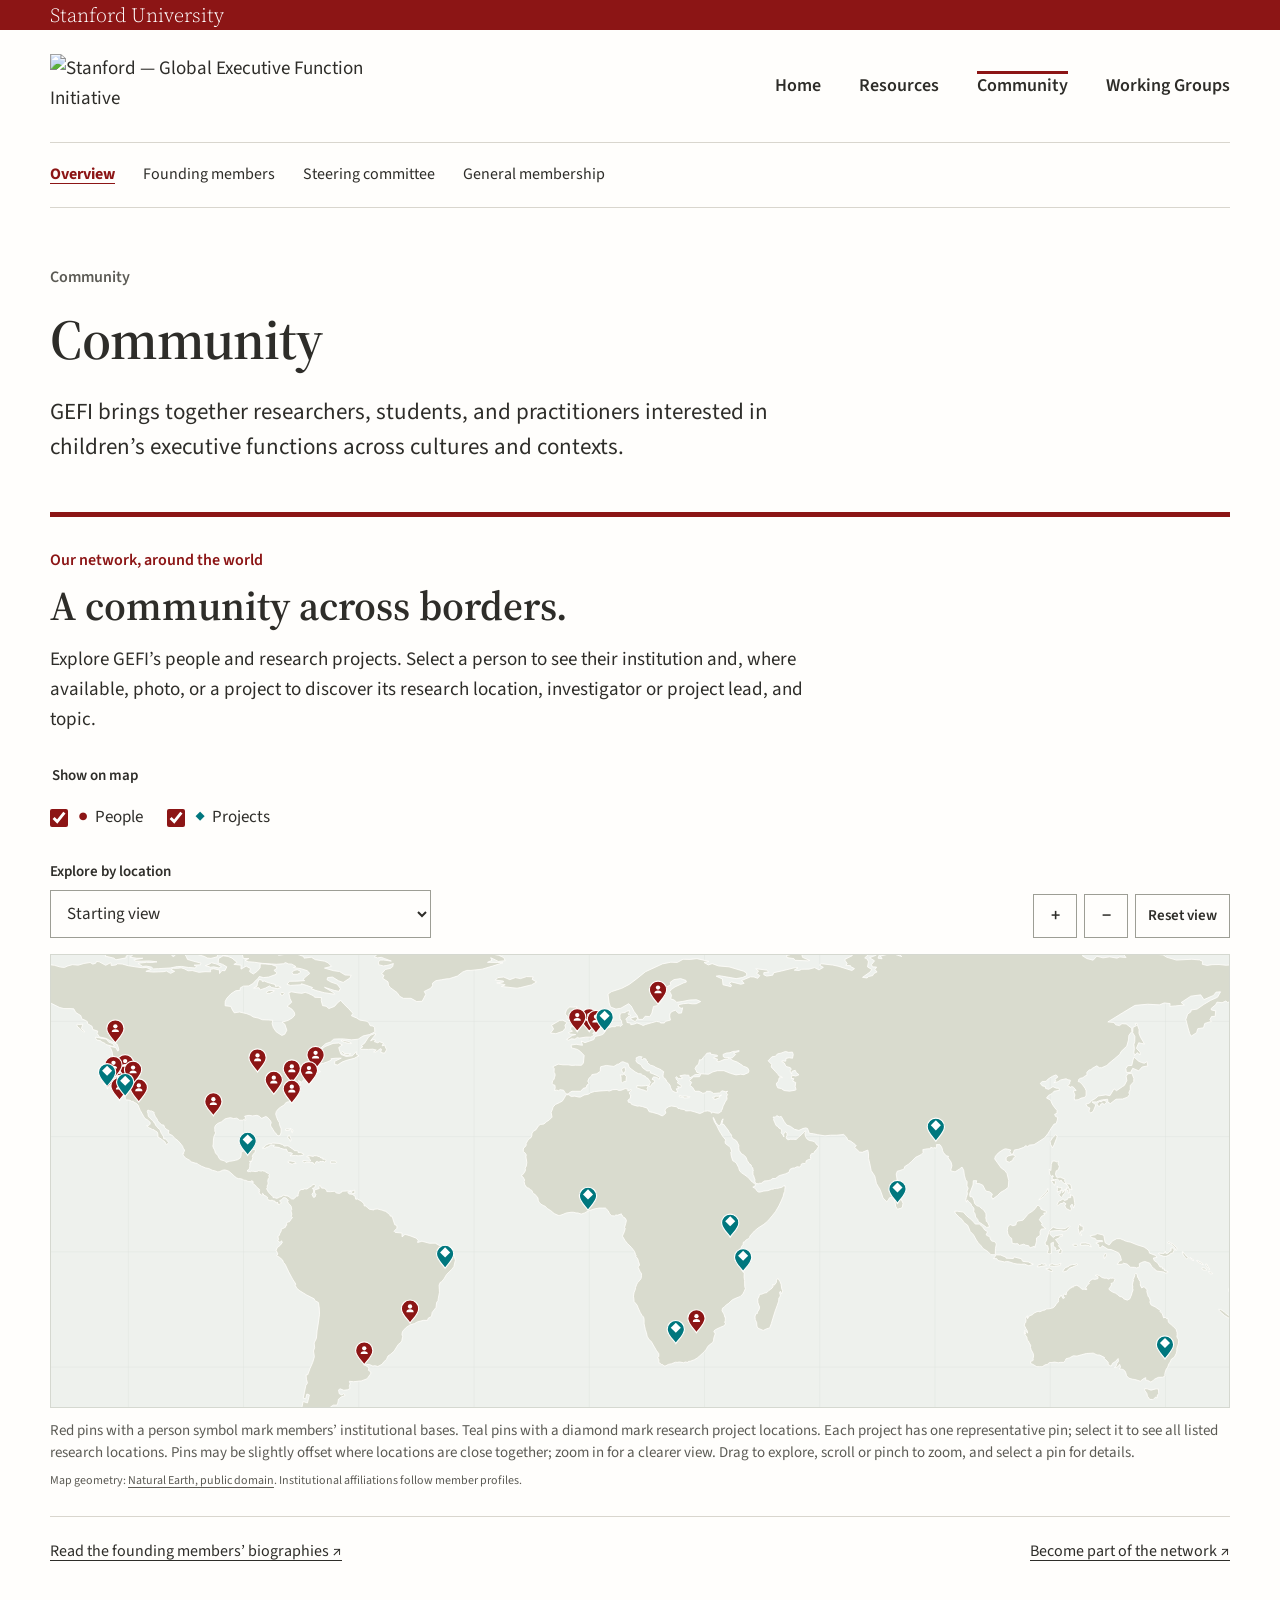
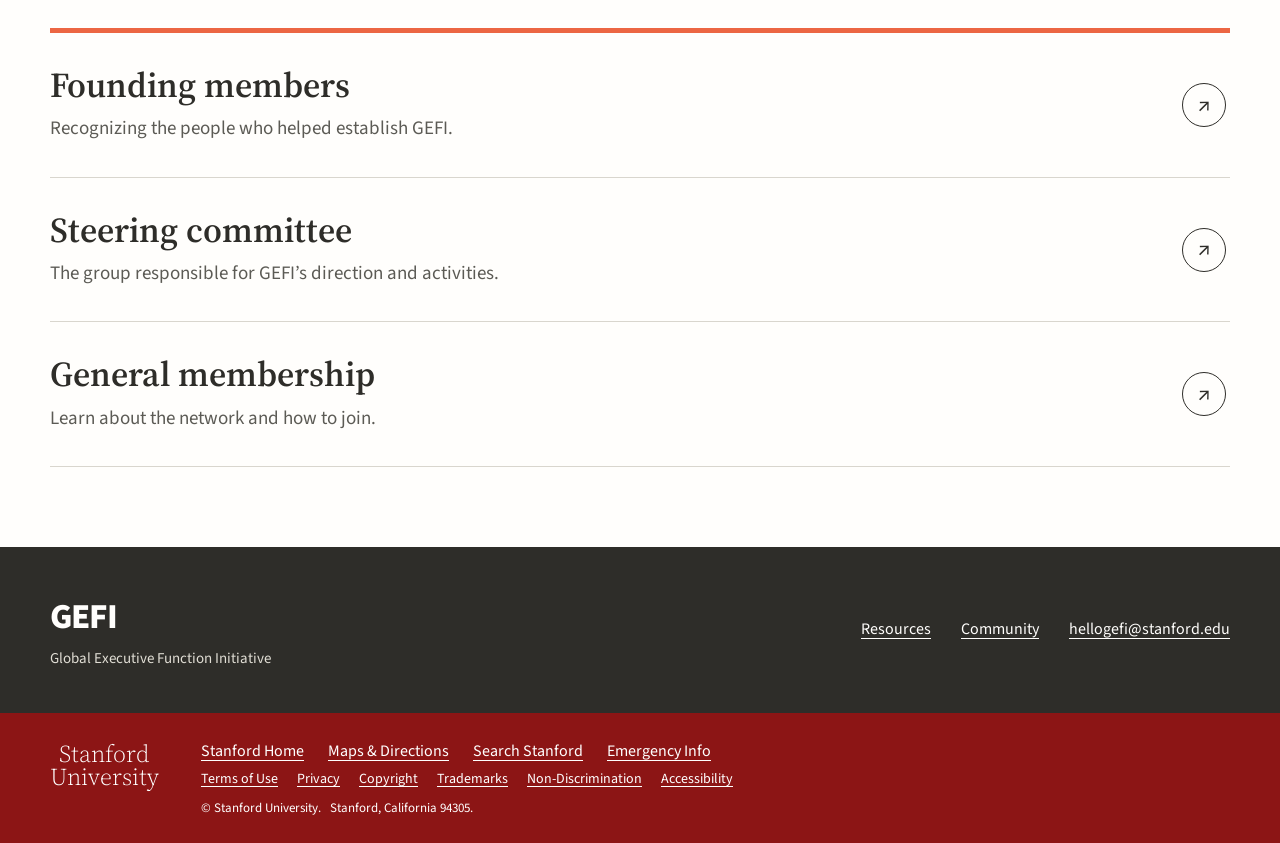
==== commit a8686c64: "Increase map pin size when zooming" ====
--- a/community.html
+++ b/community.html
@@ -3,7 +3,7 @@
 <meta name="description" content="Meet GEFI’s founding community, learn about its Steering Committee, and explore Network Membership."><title>Community | GEFI</title>
 <link rel="preconnect" href="https://fonts.googleapis.com"><link rel="preconnect" href="https://fonts.gstatic.com" crossorigin>
 <link href="https://fonts.googleapis.com/css2?family=Source+Sans+3:wght@400;500;600;700;800&family=Source+Serif+4:wght@400;500;600;700&display=swap" rel="stylesheet">
-<link rel="stylesheet" href="styles.css?v=20261116-clean"><link rel="icon" href="favicon.svg" type="image/svg+xml"><script src="script.js" defer></script><script src="member-roles.js" defer></script><script src="community-map.js?v=20261116-clean" defer></script></head>
+<link rel="stylesheet" href="styles.css?v=20261116-clean"><link rel="icon" href="favicon.svg" type="image/svg+xml"><script src="script.js" defer></script><script src="member-roles.js" defer></script><script src="community-map.js?v=20261124-zoom" defer></script></head>
 <body><a class="skip-link" href="#main">Skip to content</a>
 <div class="university-bar"><div class="wrap"><a href="https://www.stanford.edu/">Stanford University</a></div></div>
 <header class="site-header wrap"><a class="brand" href="index.html" aria-label="GEFI home"><img class="brand-logo" src="assets/stanford-wordmark.png" width="368" height="64" alt="Stanford — Global Executive Function Initiative"></a>
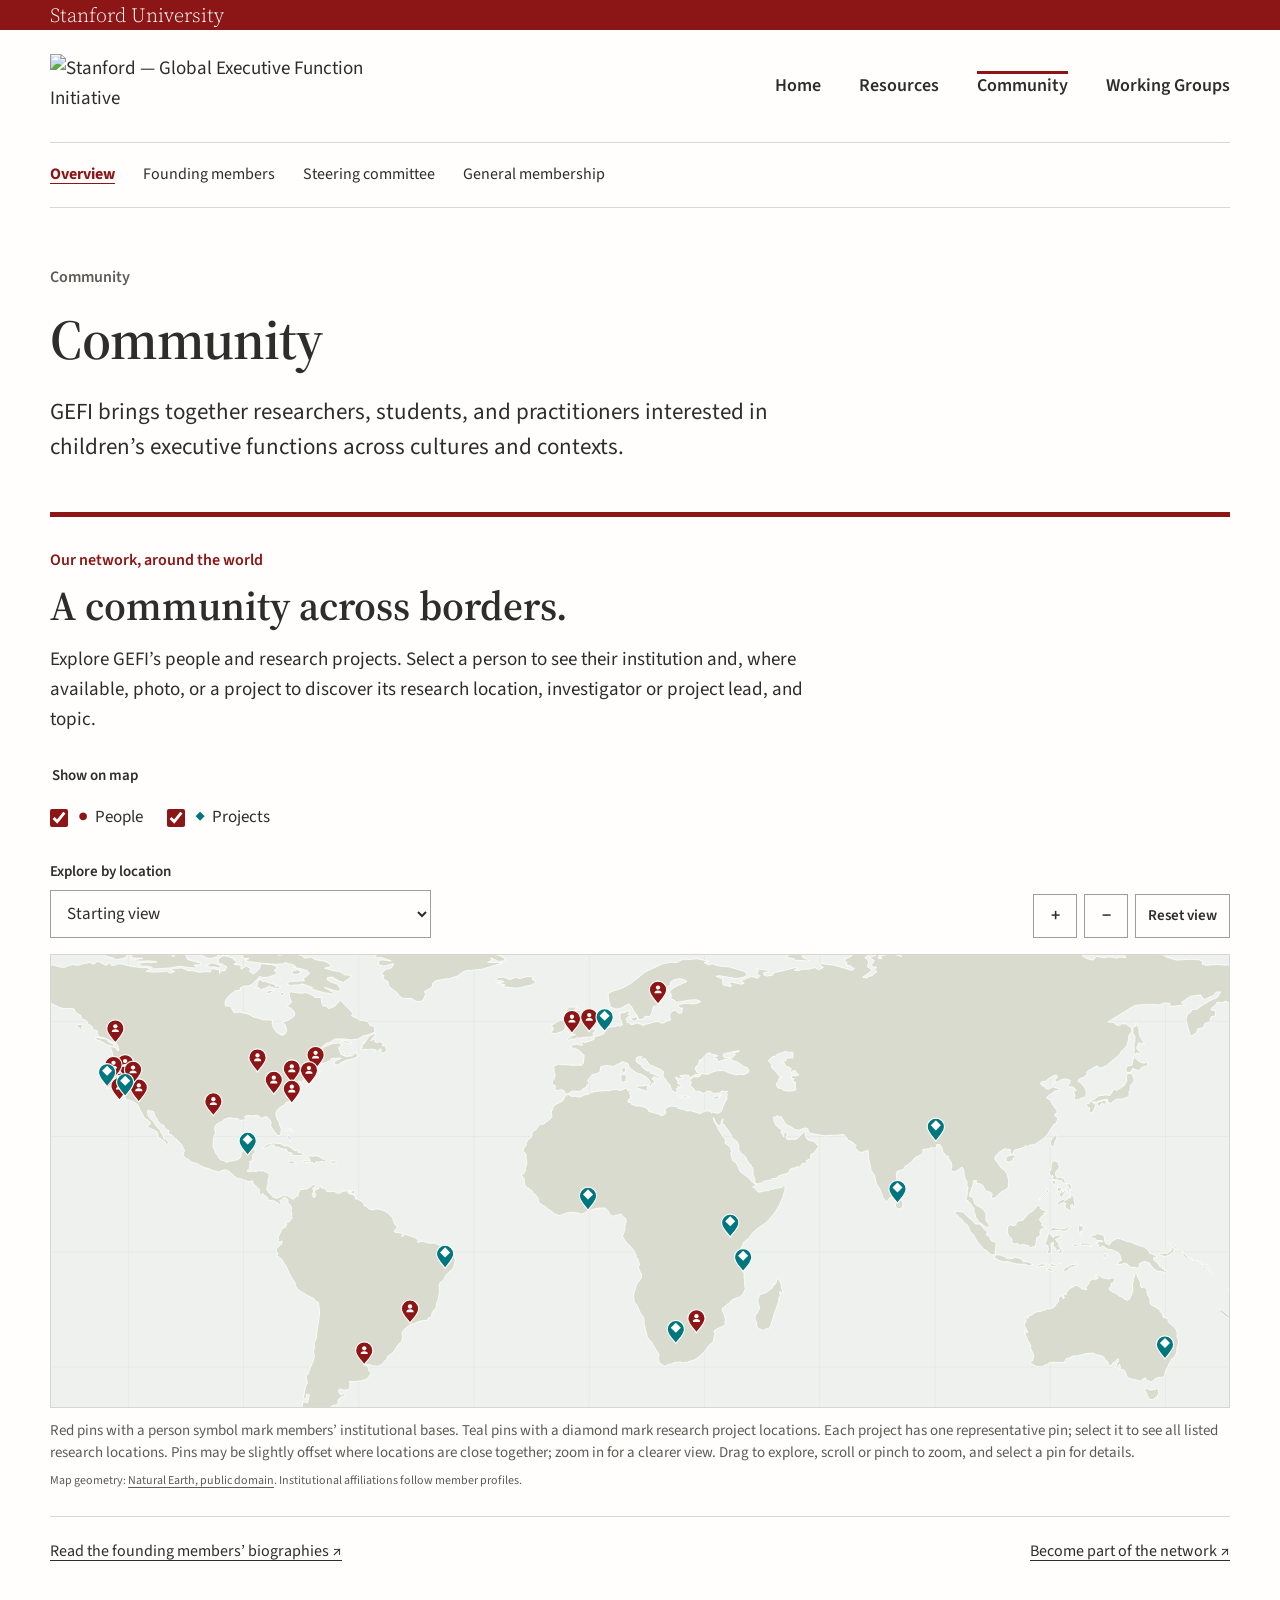
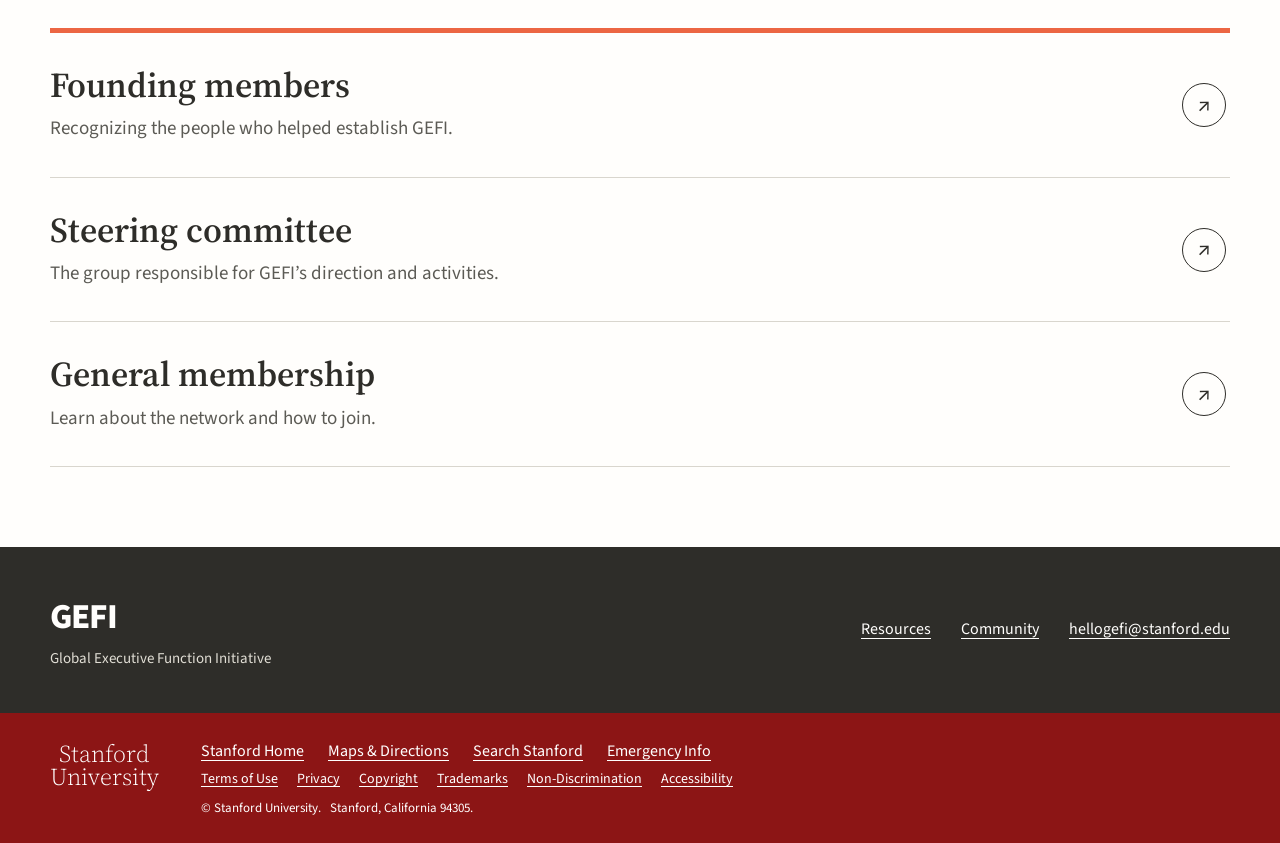
==== commit 76031512: "Update Stephen Bayley profile" ====
--- a/community.html
+++ b/community.html
@@ -3,7 +3,7 @@
 <meta name="description" content="Meet GEFI’s founding community, learn about its Steering Committee, and explore Network Membership."><title>Community | GEFI</title>
 <link rel="preconnect" href="https://fonts.googleapis.com"><link rel="preconnect" href="https://fonts.gstatic.com" crossorigin>
 <link href="https://fonts.googleapis.com/css2?family=Source+Sans+3:wght@400;500;600;700;800&family=Source+Serif+4:wght@400;500;600;700&display=swap" rel="stylesheet">
-<link rel="stylesheet" href="styles.css?v=20261116-clean"><link rel="icon" href="favicon.svg" type="image/svg+xml"><script src="script.js" defer></script><script src="member-roles.js" defer></script><script src="community-map.js?v=20261124-zoom" defer></script></head>
+<link rel="stylesheet" href="styles.css?v=20261116-clean"><link rel="icon" href="favicon.svg" type="image/svg+xml"><script src="script.js" defer></script><script src="member-roles.js" defer></script><script src="community-map.js?v=20261124-stephen" defer></script></head>
 <body><a class="skip-link" href="#main">Skip to content</a>
 <div class="university-bar"><div class="wrap"><a href="https://www.stanford.edu/">Stanford University</a></div></div>
 <header class="site-header wrap"><a class="brand" href="index.html" aria-label="GEFI home"><img class="brand-logo" src="assets/stanford-wordmark.png" width="368" height="64" alt="Stanford — Global Executive Function Initiative"></a>
@@ -18,6 +18,6 @@
 </div>
 <noscript><p>Enable JavaScript to explore the interactive map, or <a href="founding-members.html">browse all founding members and their biographies</a>.</p></noscript>
 <p class="atlas-next"><a href="founding-members.html">Read the founding members’ biographies ↗</a><a href="membership.html">Become part of the network ↗</a></p>
-</section><div class="directory"><a class="directory-row" href="founding-members.html"><span class="row-number">01</span><div><h2>Founding members</h2><p>Recognizing the people who helped establish GEFI.</p></div><span class="row-arrow" aria-hidden="true">↗</span></a><a class="directory-row" href="steering-committee.html"><span class="row-number">02</span><div><h2>Steering committee</h2><p>The group responsible for GEFI’s direction and activities.</p></div><span class="row-arrow" aria-hidden="true">↗</span></a><a class="directory-row" href="membership.html"><span class="row-number">03</span><div><h2>General membership</h2><p>Learn about the network and how to join.</p></div><span class="row-arrow" aria-hidden="true">↗</span></a></div><script id="community-member-data" type="application/json">[{"id": "ishita-ahmed", "name": "Ishita Ahmed", "institution": "Stanford University", "location": "stanford", "city": "Stanford", "country": "United States", "longitude": -122.1697, "latitude": 37.4275, "image": "assets/legacy/ishita_ahmed_0.png", "tag": "Founding member", "profile": "founding-members.html#ishita-ahmed", "roles": {"foundingMember": true, "steeringCommittee": false, "workingGroups": []}}, {"id": "lucia-alcala", "name": "Lucía Alcalá", "institution": "California State University, Fullerton", "location": "fullerton", "city": "Fullerton", "country": "United States", "longitude": -117.9243, "latitude": 33.8829, "image": "assets/legacy/lucia_alcala_0.jpg", "tag": "Founding member", "profile": "founding-members.html#lucia-alcala", "roles": {"foundingMember": true, "steeringCommittee": true, "workingGroups": []}}, {"id": "sara-baker", "name": "Sara Baker", "institution": "University of Cambridge", "location": "cambridge-uk", "city": "Cambridge", "country": "United Kingdom", "longitude": 0.1192, "latitude": 52.2053, "image": "assets/legacy/sara_headshot_may_2018_0.jpg", "tag": "Founding member", "profile": "founding-members.html#sara-baker", "roles": {"foundingMember": true, "steeringCommittee": true, "workingGroups": []}}, {"id": "stephen-bayley", "name": "Stephen Bayley", "institution": "University of Cambridge", "location": "cambridge-uk", "city": "Cambridge", "country": "United Kingdom", "longitude": 0.1192, "latitude": 52.2053, "image": "assets/legacy/stephen_1_0.jpg", "tag": "Founding member", "profile": "founding-members.html#stephen-bayley", "roles": {"foundingMember": true, "steeringCommittee": false, "workingGroups": []}}, {"id": "adele-diamond", "name": "Adele Diamond", "institution": "University of British Columbia", "location": "vancouver", "city": "Vancouver", "country": "Canada", "longitude": -123.246, "latitude": 49.2606, "image": "assets/legacy/ad-san_biagio_2.jpg", "tag": "Founding member", "profile": "founding-members.html#adele-diamond", "roles": {"foundingMember": true, "steeringCommittee": false, "workingGroups": []}}, {"id": "sabine-doebel", "name": "Sabine Doebel", "institution": "George Mason University", "location": "fairfax", "city": "Fairfax", "country": "United States", "longitude": -77.3064, "latitude": 38.8315, "image": "assets/legacy/doebel_headshot1_1_0.jpg", "tag": "Founding member", "profile": "founding-members.html#sabine-doebel", "roles": {"foundingMember": true, "steeringCommittee": true, "workingGroups": []}}, {"id": "catherine-draper", "name": "Catherine Draper", "institution": "University of the Witwatersrand", "location": "johannesburg", "city": "Johannesburg", "country": "South Africa", "longitude": 28.0305, "latitude": -26.1929, "image": "assets/legacy/cathi_draper_1.jpg", "tag": "Founding member", "profile": "founding-members.html#catherine-draper", "roles": {"foundingMember": true, "steeringCommittee": false, "workingGroups": []}}, {"id": "nikhit-dsa", "name": "Nikhit D’Sa", "institution": "University of Notre Dame", "location": "notre-dame", "city": "Notre Dame", "country": "United States", "longitude": -86.2353, "latitude": 41.7056, "image": "assets/legacy/nds_0.png", "tag": "Founding member", "profile": "founding-members.html#nikhit-dsa", "roles": {"foundingMember": true, "steeringCommittee": false, "workingGroups": []}}, {"id": "steven-howard", "name": "Steven Howard", "institution": "University of Oxford", "location": "oxford", "city": "Oxford", "country": "United Kingdom", "longitude": -1.2577, "latitude": 51.752, "image": "assets/legacy/steven_howard_0.jpg", "tag": "Founding member", "profile": "founding-members.html#steven-howard", "roles": {"foundingMember": true, "steeringCommittee": false, "workingGroups": []}}, {"id": "matthew-jukes", "name": "Matthew Jukes", "institution": "RTI International", "location": "durham", "city": "Durham", "country": "United States", "longitude": -78.877, "latitude": 35.8992, "image": "assets/legacy/matthew_-_headshot_0.jpg", "tag": "Founding member", "profile": "founding-members.html#matthew-jukes", "roles": {"foundingMember": true, "steeringCommittee": false, "workingGroups": []}}, {"id": "cristine-legare", "name": "Cristine Legare", "institution": "The University of Texas at Austin", "location": "austin", "city": "Austin", "country": "United States", "longitude": -97.7341, "latitude": 30.2849, "image": "assets/legacy/legare_headshot_1_0.jpeg", "tag": "Founding member", "profile": "founding-members.html#cristine-legare", "roles": {"foundingMember": true, "steeringCommittee": true, "workingGroups": []}}, {"id": "sebastian-lipina", "name": "Sebastián Lipina", "institution": "CEMIC–CONICET", "location": "buenos-aires", "city": "Buenos Aires", "country": "Argentina", "longitude": -58.46, "latitude": -34.55, "image": "assets/legacy/sebastian_lipina_0.jpg", "tag": "Founding member", "profile": "founding-members.html#sebastian-lipina", "roles": {"foundingMember": true, "steeringCommittee": true, "workingGroups": []}}, {"id": "mateus-mazzaferro", "name": "Mateus Mazzaferro", "institution": "Stanford University", "location": "stanford", "city": "Stanford", "country": "United States", "longitude": -122.1697, "latitude": 37.4275, "image": "assets/legacy/img_6095_0.jpg", "tag": "Founding member", "profile": "founding-members.html#mateus-mazzaferro", "roles": {"foundingMember": true, "steeringCommittee": true, "workingGroups": []}}, {"id": "dana-mccoy", "name": "Dana McCoy", "institution": "Harvard University", "location": "cambridge-us", "city": "Cambridge, Massachusetts", "country": "United States", "longitude": -71.1222, "latitude": 42.3744, "image": "assets/legacy/dana_mccoy_0.png", "tag": "Founding member", "profile": "founding-members.html#dana-mccoy", "roles": {"foundingMember": true, "steeringCommittee": false, "workingGroups": []}}, {"id": "dana-miller-cotto", "name": "Dana Miller-Cotto", "institution": "University of California, Berkeley", "location": "berkeley", "city": "Berkeley", "country": "United States", "longitude": -122.2585, "latitude": 37.8719, "image": "assets/legacy/dana_miller_cotto_0.png", "tag": "Founding member", "profile": "founding-members.html#dana-miller-cotto", "roles": {"foundingMember": true, "steeringCommittee": true, "workingGroups": []}}, {"id": "yuko-munakata", "name": "Yuko Munakata", "institution": "University of California, Davis", "location": "davis", "city": "Davis", "country": "United States", "longitude": -121.7617, "latitude": 38.5382, "image": "assets/legacy/yuko_munakata_1_0.jpeg", "tag": "Founding member", "profile": "founding-members.html#yuko-munakata", "roles": {"foundingMember": true, "steeringCommittee": true, "workingGroups": []}}, {"id": "jelena-obradovic", "name": "Jelena Obradović", "institution": "Stanford University", "location": "stanford", "city": "Stanford", "country": "United States", "longitude": -122.1697, "latitude": 37.4275, "image": "assets/legacy/jelena-obradovic_1_0.jpg", "tag": "Founding member", "profile": "founding-members.html#jelena-obradovic", "roles": {"foundingMember": true, "steeringCommittee": true, "workingGroups": []}}, {"id": "kavindya-thennakoon", "name": "Kavindya Thennakoon", "institution": "Stanford University", "location": "stanford", "city": "Stanford", "country": "United States", "longitude": -122.1697, "latitude": 37.4275, "image": "assets/legacy/screenshot_2025-01-21_at_1.17.17_pm_0.png", "tag": "Founding member", "profile": "founding-members.html#kavindya-thennakoon", "roles": {"foundingMember": true, "steeringCommittee": false, "workingGroups": []}}, {"id": "lisa-thorell", "name": "Lisa Thorell", "institution": "Karolinska Institutet", "location": "stockholm", "city": "Stockholm", "country": "Sweden", "longitude": 18.0245, "latitude": 59.3498, "image": "assets/legacy/lisa_thorell_0.jpg", "tag": "Founding member", "profile": "founding-members.html#lisa-thorell", "roles": {"foundingMember": true, "steeringCommittee": false, "workingGroups": []}}, {"id": "mike-willoughby", "name": "Mike Willoughby", "institution": "RTI International", "location": "durham", "city": "Durham", "country": "United States", "longitude": -78.877, "latitude": 35.8992, "image": "assets/legacy/mike_willoughby_0.jpg", "tag": "Founding member", "profile": "founding-members.html#mike-willoughby", "roles": {"foundingMember": true, "steeringCommittee": false, "workingGroups": []}}, {"id": "sharon-wolf", "name": "Sharon Wolf", "institution": "University of Pennsylvania", "location": "philadelphia", "city": "Philadelphia", "country": "United States", "longitude": -75.1932, "latitude": 39.9522, "image": "assets/legacy/sharon_wolf_0.jpg", "tag": "Founding member", "profile": "founding-members.html#sharon-wolf", "roles": {"foundingMember": true, "steeringCommittee": false, "workingGroups": []}}, {"id": "paulo-laurence", "name": "Paulo Laurence", "institution": "Federal University of ABC", "location": "santo-andre", "city": "Santo André", "country": "Brazil", "longitude": -46.5333, "latitude": -23.6639, "image": "assets/paulo-laurence.png", "profile": "steering-committee.html#paulo-laurence", "roles": {"foundingMember": false, "steeringCommittee": true, "workingGroups": []}}]</script><script id="community-project-data" type="application/json">[{"id": "roots-of-learning", "memberIds": ["ishita-ahmed"], "name": "Roots of Learning: Grounding Executive Functions in Rural Bangladesh", "pi": "Ishita Ahmed", "leadLabel": "Project lead", "timeline": "2024–2025 fellowship; study start/end dates not published", "status": "Research project", "locations": [{"id": "rural-bangladesh", "city": "Rural Bangladesh", "country": "Bangladesh", "longitude": 90.35, "latitude": 23.68, "precision": "country", "locationNote": "Country-level marker; specific field sites are not identified in the funding profile."}], "url": "https://kingcenter.stanford.edu/ishita-ahmed-0", "sources": [{"title": "Stanford King Center — fellowship project", "url": "https://kingcenter.stanford.edu/ishita-ahmed-0"}], "summary": "Dissertation research on culturally relevant assessment of children’s executive functions.", "verificationNotes": "The academic year is the fellowship period, not an inferred fieldwork interval. Lead is the dissertation researcher; formal grant PI designation is not claimed.", "lastVerified": "2026-10-31"}, {"id": "sri-lanka-emotion-awareness", "memberIds": ["kavindya-thennakoon"], "name": "Building and Measuring Emotion Awareness and Regulation in K-2 Classrooms in Sri Lanka", "pi": "Kavindya Thennakoon", "leadLabel": "Project lead", "timeline": "2024–2025 fellowship; subsequent project end date not published", "status": "Reported research", "locations": [{"id": "kurunegala", "city": "Kurunegala district", "country": "Sri Lanka", "longitude": 80.36, "latitude": 7.49, "precision": "district", "locationNote": "District-level marker representing two school sites; exact schools are not mapped."}], "url": "https://ed.stanford.edu/admissions/financing/doctoral/lopatin", "sources": [{"title": "Stanford GSE — fellowship year and title", "url": "https://ed.stanford.edu/admissions/financing/doctoral/lopatin"}, {"title": "Researcher’s final report — field sites", "url": "https://ed.stanford.edu/sites/ed/files/file_uploads/finalreport_-amirlopatinfellowship2024_kavindya-thennakoon_resized.pdf"}], "summary": "Research on culturally responsive measures of foundational skills in early primary classrooms.", "verificationNotes": "The fellowship directory establishes 2024–2025; the report identifies Kurunegala. Ongoing status is not assumed.", "lastVerified": "2026-10-31"}, {"id": "efeito", "memberIds": ["mateus-mazzaferro"], "name": "Executive Function Evaluation in The Outback (EFEITO)", "pi": "Mateus Mazzaferro", "leadLabel": "Project lead", "timeline": "2024–2025 funding; 12-month longitudinal design; calendar fieldwork dates not published", "status": "Research project", "locations": [{"id": "alagoas", "city": "Sertão of Alagoas", "country": "Brazil", "longitude": -37.4, "latitude": -9.4, "precision": "regional", "locationNote": "Approximate regional marker; not an individual household or school."}, {"id": "pernambuco", "city": "Sertão of Pernambuco", "country": "Brazil", "longitude": -38.6, "latitude": -8.3, "precision": "regional", "locationNote": "Approximate regional marker; not an individual household or school."}, {"id": "ceara", "city": "Sertão of Ceará", "country": "Brazil", "longitude": -39.5, "latitude": -5.5, "precision": "regional", "locationNote": "Approximate regional marker; not an individual household or school."}], "url": "https://kingcenter.stanford.edu/people/mateus-morante-mazzaferro", "sources": [{"title": "Stanford King Center — EFEITO funding profile", "url": "https://kingcenter.stanford.edu/people/mateus-morante-mazzaferro"}], "summary": "Longitudinal research on heat exposure and children’s executive-function development with Amigos do Bem.", "verificationNotes": "Funding year and proposed design duration are distinguished from fieldwork dates. State-level research regions are public; pin coordinates are approximate, not sourced field-site coordinates.", "lastVerified": "2026-10-31"}, {"id": "quality-preschool-ghana", "memberIds": ["sharon-wolf"], "name": "Quality Preschool for Ghana (QP4G)", "pi": "Sharon Wolf", "leadLabel": "PI", "timeline": "2015–2018 original evaluation; longitudinal follow-up through 2027 via LEAD", "status": "Longitudinal follow-up", "locations": [{"id": "greater-accra", "city": "Greater Accra Region", "country": "Ghana", "longitude": -0.2, "latitude": 5.7, "precision": "regional", "locationNote": "Regional marker representing participating schools, not one particular field site."}], "url": "https://poverty-action.org/impacts-teacher-training-and-parental-engagement-kindergarten-quality-ghana", "sources": [{"title": "IPA — original evaluation and dates", "url": "https://poverty-action.org/impacts-teacher-training-and-parental-engagement-kindergarten-quality-ghana"}, {"title": "Sharon Wolf — current projects and follow-up", "url": "https://www.sharonwolf.com/copy-of-projects"}, {"title": "British Academy — principal investigator", "url": "https://www.thebritishacademy.ac.uk/projects/early-childhood-impacts-quality-preschool-ghana-teacher-training-primary-grade-outcomes/"}], "summary": "Teacher training and preschool-quality research followed into later childhood.", "verificationNotes": "Sharon is explicitly named PI for the sustained-impact follow-up by the British Academy. QP4G is collaborative; this entry highlights the GEFI investigator rather than claiming sole leadership.", "lastVerified": "2026-10-31"}, {"id": "rlpl-kenya", "memberIds": ["mike-willoughby"], "name": "Red-Light Purple-Light Games in Preprimary Classrooms in Kenya", "pi": "Michael T. Willoughby", "leadLabel": "Study lead", "timeline": "8-week intervention; published March 2021; calendar fieldwork dates not stated", "status": "Completed study", "locations": [{"id": "nairobi", "city": "Nairobi County", "country": "Kenya", "longitude": 36.82, "latitude": -1.29, "precision": "county", "locationNote": "County-level marker; the study involved multiple preprimary centres."}], "url": "https://www.frontiersin.org/journals/psychology/articles/10.3389/fpsyg.2021.633049/full", "sources": [{"title": "Primary research article — Kenya trial", "url": "https://www.frontiersin.org/journals/psychology/articles/10.3389/fpsyg.2021.633049/full"}], "summary": "Classroom-based trial of executive-function games in preprimary education.", "verificationNotes": "The article credits Willoughby with design and analysis supervision; a formal sole-PI role is not asserted. Publication year is not fieldwork year. This is historical research, not evidence of a current Kenya project.", "lastVerified": "2026-10-31"}, {"id": "maya-european-american-ef", "memberIds": ["lucia-alcala"], "name": "The Development of Executive Function Skills in Maya and European-American Children", "pi": "Lucía Alcalá", "leadLabel": "Project lead", "timeline": "Award announced 2020; collaborator participation documented 2021–2023; full study dates unconfirmed", "status": "Dates to confirm", "locations": [{"id": "yucatan-peninsula", "city": "Yucatán Peninsula", "country": "Mexico", "longitude": -88.8, "latitude": 20.0, "precision": "regional", "locationNote": "Broad regional marker for Yucatec Maya research; exact community is not assigned."}], "url": "https://news.fullerton.edu/2020/06/may-grants-emeriti-accomplishments/", "sources": [{"title": "CSUF — project title and grant recipient", "url": "https://news.fullerton.edu/2020/06/may-grants-emeriti-accomplishments/"}, {"title": "Collaborator CV — participation period", "url": "https://cdmx.ciesas.edu.mx/wp-content/uploads/2025/05/Jaime-I.-Chi-Pech.pdf"}], "summary": "Cross-cultural research on executive-function development in Maya and European-American children.", "verificationNotes": "2021–2023 refers to the collaborator’s participation, not verified complete project dates. The regional pin is deliberately approximate. A newer STEAM project was found on a self-authored social profile but its dates and research sites need confirmation.", "lastVerified": "2026-10-31"}, {"id": "stepping-stones-science", "memberIds": ["sara-baker"], "name": "Stepping Stones in Science", "pi": "Sara Baker", "leadLabel": "Project lead", "timeline": "Start/end dates not published on the project page", "status": "Dates to confirm", "locations": [{"id": "suffolk", "city": "Suffolk", "country": "United Kingdom", "longitude": 1.0, "latitude": 52.2, "precision": "regional", "locationNote": "Regional marker for partner schools."}, {"id": "cambridgeshire", "city": "Cambridgeshire", "country": "United Kingdom", "longitude": 0.12, "latitude": 52.3, "precision": "regional", "locationNote": "Regional marker for partner schools."}, {"id": "greater-london", "city": "Greater London", "country": "United Kingdom", "longitude": -0.12, "latitude": 51.51, "precision": "regional", "locationNote": "Regional marker for partner schools."}], "url": "https://www.educ.cam.ac.uk/centres/pedal/about/our-research/roleinschool/", "sources": [{"title": "University of Cambridge — project and school regions", "url": "https://www.educ.cam.ac.uk/centres/pedal/about/our-research/roleinschool/"}], "summary": "Play-based approaches to flexible problem-solving in early science learning.", "verificationNotes": "Institutional page identifies Baker and the school regions; current calendar dates are not supplied.", "lastVerified": "2026-10-31"}, {"id": "sprouts", "memberIds": ["steven-howard"], "name": "SPROUTS: Study of Preschoolers’ Self-Regulation and Outcomes, Undertaking Transition to School", "pi": "Steven Howard", "leadLabel": "Project lead", "timeline": "Three-year longitudinal study; calendar start/end dates not published on the study homepage", "status": "Research project", "locations": [{"id": "new-south-wales", "city": "New South Wales", "country": "Australia", "longitude": 150.0, "latitude": -33.0, "precision": "regional", "locationNote": "State-level marker for participating NSW families; not the investigator’s office."}], "url": "https://www.sprouts-study.com.au/", "sources": [{"title": "SPROUTS — study design, locations and leadership", "url": "https://www.sprouts-study.com.au/"}], "summary": "Longitudinal research on self-regulation as children move from preschool to primary school.", "verificationNotes": "Howard is part of the named leadership group, not claimed to be the sole PI. Duration comes from the study page; calendar dates have not been inferred.", "lastVerified": "2026-10-31"}, {"id": "ef-context-miller-cotto", "memberIds": ["dana-miller-cotto"], "name": "Determining How Context Shapes Children’s Executive Function Performance", "pi": "Dana Miller-Cotto", "leadLabel": "Project lead", "timeline": "Listed for Fall 2026; full project start/end dates not stated", "status": "Recruitment listed 2026", "locations": [{"id": "berkeley", "city": "Berkeley", "country": "United States", "longitude": -122.27, "latitude": 37.87, "precision": "city", "locationNote": "City-level marker for research settings; individual schools and homes are not mapped."}, {"id": "oakland", "city": "Oakland", "country": "United States", "longitude": -122.27, "latitude": 37.8, "precision": "city", "locationNote": "City-level marker for research settings; individual schools and homes are not mapped."}], "url": "https://urapprojects.berkeley.edu/detail.php?id=20337-2", "sources": [{"title": "UC Berkeley URAP — Fall 2026 project listing", "url": "https://urapprojects.berkeley.edu/detail.php?id=20337-2"}], "summary": "Study of how assessment settings relate to children’s observed executive-function performance.", "verificationNotes": "Berkeley and Oakland are explicitly named field locations. Fall 2026 is a recruitment listing, not a complete project interval.", "lastVerified": "2026-10-31"}, {"id": "sunrise-south-africa", "memberIds": ["catherine-draper"], "name": "SUNRISE: South Africa", "pi": "Catherine Draper", "leadLabel": "South Africa investigator", "timeline": "2018–2019 pilot funding; protocol published 2021; current end date unconfirmed", "status": "Pilot research", "locations": [{"id": "south-africa", "city": "South Africa", "country": "South Africa", "longitude": 25, "latitude": -29, "precision": "country", "locationNote": "Country-level marker. The published protocol describes both urban and rural pilot settings."}], "url": "https://www.wits.ac.za/media/wits-university/faculties-and-schools/health-sciences/research-entities/documents/FHS%202019%20report%20to%20URC.pdf", "sources": [{"title": "University of the Witwatersrand — pilot grant", "url": "https://www.wits.ac.za/media/wits-university/faculties-and-schools/health-sciences/research-entities/documents/FHS%202019%20report%20to%20URC.pdf"}, {"title": "SUNRISE primary study protocol", "url": "https://findresearcher.sdu.dk/ws/portalfiles/portal/194327266/e049267.full.pdf"}], "summary": "Early-years research on movement behaviours, executive functions and related developmental outcomes.", "verificationNotes": "The grant names Draper; the primary protocol lists her as the local chief investigator. Pin stays at country level, not an inferred exact field site.", "lastVerified": "2026-10-31"}, {"id": "magic", "memberIds": ["jelena-obradovic"], "name": "MAGIC: Measuring Acquisition & Growth of Inquiry & Curiosity", "pi": "Jelena Obradović", "leadLabel": "Project lead", "timeline": "Preliminary findings presented 2025; ongoing per lab page; start/end dates not published", "status": "Ongoing per lab page", "locations": [{"id": "san-francisco-bay", "city": "San Francisco Bay Area", "country": "United States", "longitude": -122.25, "latitude": 37.65, "precision": "regional", "locationNote": "Regional marker for the project’s school partnerships around the Bay Area."}], "url": "https://sparklab.stanford.edu/studies", "sources": [{"title": "SPARK Lab — ongoing MAGIC project", "url": "https://sparklab.stanford.edu/studies"}], "summary": "Development of measures of curiosity, creative thinking, problem-solving and scientific inquiry.", "verificationNotes": "Lab-led project. Public page names regional partnerships and a 2025 presentation; no complete grant interval is supplied.", "lastVerified": "2026-10-31"}, {"id": "community-sel-tanzania", "memberIds": ["matthew-jukes"], "name": "Building an Assessment of Community-Defined Social-Emotional Competencies in Tanzania", "pi": "Matthew Jukes", "leadLabel": "Study lead", "timeline": "Data collected 2017; article published 2021", "status": "Completed study", "locations": [{"id": "mtwara", "city": "Mtwara", "country": "Tanzania", "longitude": 40.18, "latitude": -10.27, "precision": "regional", "locationNote": "Regional marker for the Mtwara study; specific participating schools are not mapped."}], "url": "https://www.rti.org/publication/building-assessment-community-defined-social-emotional-competencies-ground-tanzania", "sources": [{"title": "RTI — primary research publication and 2017 fieldwork", "url": "https://www.rti.org/publication/building-assessment-community-defined-social-emotional-competencies-ground-tanzania"}], "summary": "Research on locally valued competencies and culturally grounded social-emotional assessment.", "verificationNotes": "The primary publication identifies 2017 fieldwork in Mtwara. First author is described as study lead rather than claiming a formal sole-PI role.", "lastVerified": "2026-10-31"}]</script></main>
+</section><div class="directory"><a class="directory-row" href="founding-members.html"><span class="row-number">01</span><div><h2>Founding members</h2><p>Recognizing the people who helped establish GEFI.</p></div><span class="row-arrow" aria-hidden="true">↗</span></a><a class="directory-row" href="steering-committee.html"><span class="row-number">02</span><div><h2>Steering committee</h2><p>The group responsible for GEFI’s direction and activities.</p></div><span class="row-arrow" aria-hidden="true">↗</span></a><a class="directory-row" href="membership.html"><span class="row-number">03</span><div><h2>General membership</h2><p>Learn about the network and how to join.</p></div><span class="row-arrow" aria-hidden="true">↗</span></a></div><script id="community-member-data" type="application/json">[{"id": "ishita-ahmed", "name": "Ishita Ahmed", "institution": "Stanford University", "location": "stanford", "city": "Stanford", "country": "United States", "longitude": -122.1697, "latitude": 37.4275, "image": "assets/legacy/ishita_ahmed_0.png", "tag": "Founding member", "profile": "founding-members.html#ishita-ahmed", "roles": {"foundingMember": true, "steeringCommittee": false, "workingGroups": []}}, {"id": "lucia-alcala", "name": "Lucía Alcalá", "institution": "California State University, Fullerton", "location": "fullerton", "city": "Fullerton", "country": "United States", "longitude": -117.9243, "latitude": 33.8829, "image": "assets/legacy/lucia_alcala_0.jpg", "tag": "Founding member", "profile": "founding-members.html#lucia-alcala", "roles": {"foundingMember": true, "steeringCommittee": true, "workingGroups": []}}, {"id": "sara-baker", "name": "Sara Baker", "institution": "University of Cambridge", "location": "cambridge-uk", "city": "Cambridge", "country": "United Kingdom", "longitude": 0.1192, "latitude": 52.2053, "image": "assets/legacy/sara_headshot_may_2018_0.jpg", "tag": "Founding member", "profile": "founding-members.html#sara-baker", "roles": {"foundingMember": true, "steeringCommittee": true, "workingGroups": []}}, {"id": "stephen-bayley", "name": "Stephen Bayley", "institution": "International Rescue Committee, Airbel Impact Lab", "location": "unconfirmed", "city": "", "country": "", "longitude": null, "latitude": null, "image": "assets/legacy/stephen_1_0.jpg", "tag": "Founding member", "profile": "founding-members.html#stephen-bayley", "roles": {"foundingMember": true, "steeringCommittee": false, "workingGroups": []}}, {"id": "adele-diamond", "name": "Adele Diamond", "institution": "University of British Columbia", "location": "vancouver", "city": "Vancouver", "country": "Canada", "longitude": -123.246, "latitude": 49.2606, "image": "assets/legacy/ad-san_biagio_2.jpg", "tag": "Founding member", "profile": "founding-members.html#adele-diamond", "roles": {"foundingMember": true, "steeringCommittee": false, "workingGroups": []}}, {"id": "sabine-doebel", "name": "Sabine Doebel", "institution": "George Mason University", "location": "fairfax", "city": "Fairfax", "country": "United States", "longitude": -77.3064, "latitude": 38.8315, "image": "assets/legacy/doebel_headshot1_1_0.jpg", "tag": "Founding member", "profile": "founding-members.html#sabine-doebel", "roles": {"foundingMember": true, "steeringCommittee": true, "workingGroups": []}}, {"id": "catherine-draper", "name": "Catherine Draper", "institution": "University of the Witwatersrand", "location": "johannesburg", "city": "Johannesburg", "country": "South Africa", "longitude": 28.0305, "latitude": -26.1929, "image": "assets/legacy/cathi_draper_1.jpg", "tag": "Founding member", "profile": "founding-members.html#catherine-draper", "roles": {"foundingMember": true, "steeringCommittee": false, "workingGroups": []}}, {"id": "nikhit-dsa", "name": "Nikhit D’Sa", "institution": "University of Notre Dame", "location": "notre-dame", "city": "Notre Dame", "country": "United States", "longitude": -86.2353, "latitude": 41.7056, "image": "assets/legacy/nds_0.png", "tag": "Founding member", "profile": "founding-members.html#nikhit-dsa", "roles": {"foundingMember": true, "steeringCommittee": false, "workingGroups": []}}, {"id": "steven-howard", "name": "Steven Howard", "institution": "University of Oxford", "location": "oxford", "city": "Oxford", "country": "United Kingdom", "longitude": -1.2577, "latitude": 51.752, "image": "assets/legacy/steven_howard_0.jpg", "tag": "Founding member", "profile": "founding-members.html#steven-howard", "roles": {"foundingMember": true, "steeringCommittee": false, "workingGroups": []}}, {"id": "matthew-jukes", "name": "Matthew Jukes", "institution": "RTI International", "location": "durham", "city": "Durham", "country": "United States", "longitude": -78.877, "latitude": 35.8992, "image": "assets/legacy/matthew_-_headshot_0.jpg", "tag": "Founding member", "profile": "founding-members.html#matthew-jukes", "roles": {"foundingMember": true, "steeringCommittee": false, "workingGroups": []}}, {"id": "cristine-legare", "name": "Cristine Legare", "institution": "The University of Texas at Austin", "location": "austin", "city": "Austin", "country": "United States", "longitude": -97.7341, "latitude": 30.2849, "image": "assets/legacy/legare_headshot_1_0.jpeg", "tag": "Founding member", "profile": "founding-members.html#cristine-legare", "roles": {"foundingMember": true, "steeringCommittee": true, "workingGroups": []}}, {"id": "sebastian-lipina", "name": "Sebastián Lipina", "institution": "CEMIC–CONICET", "location": "buenos-aires", "city": "Buenos Aires", "country": "Argentina", "longitude": -58.46, "latitude": -34.55, "image": "assets/legacy/sebastian_lipina_0.jpg", "tag": "Founding member", "profile": "founding-members.html#sebastian-lipina", "roles": {"foundingMember": true, "steeringCommittee": true, "workingGroups": []}}, {"id": "mateus-mazzaferro", "name": "Mateus Mazzaferro", "institution": "Stanford University", "location": "stanford", "city": "Stanford", "country": "United States", "longitude": -122.1697, "latitude": 37.4275, "image": "assets/legacy/img_6095_0.jpg", "tag": "Founding member", "profile": "founding-members.html#mateus-mazzaferro", "roles": {"foundingMember": true, "steeringCommittee": true, "workingGroups": []}}, {"id": "dana-mccoy", "name": "Dana McCoy", "institution": "Harvard University", "location": "cambridge-us", "city": "Cambridge, Massachusetts", "country": "United States", "longitude": -71.1222, "latitude": 42.3744, "image": "assets/legacy/dana_mccoy_0.png", "tag": "Founding member", "profile": "founding-members.html#dana-mccoy", "roles": {"foundingMember": true, "steeringCommittee": false, "workingGroups": []}}, {"id": "dana-miller-cotto", "name": "Dana Miller-Cotto", "institution": "University of California, Berkeley", "location": "berkeley", "city": "Berkeley", "country": "United States", "longitude": -122.2585, "latitude": 37.8719, "image": "assets/legacy/dana_miller_cotto_0.png", "tag": "Founding member", "profile": "founding-members.html#dana-miller-cotto", "roles": {"foundingMember": true, "steeringCommittee": true, "workingGroups": []}}, {"id": "yuko-munakata", "name": "Yuko Munakata", "institution": "University of California, Davis", "location": "davis", "city": "Davis", "country": "United States", "longitude": -121.7617, "latitude": 38.5382, "image": "assets/legacy/yuko_munakata_1_0.jpeg", "tag": "Founding member", "profile": "founding-members.html#yuko-munakata", "roles": {"foundingMember": true, "steeringCommittee": true, "workingGroups": []}}, {"id": "jelena-obradovic", "name": "Jelena Obradović", "institution": "Stanford University", "location": "stanford", "city": "Stanford", "country": "United States", "longitude": -122.1697, "latitude": 37.4275, "image": "assets/legacy/jelena-obradovic_1_0.jpg", "tag": "Founding member", "profile": "founding-members.html#jelena-obradovic", "roles": {"foundingMember": true, "steeringCommittee": true, "workingGroups": []}}, {"id": "kavindya-thennakoon", "name": "Kavindya Thennakoon", "institution": "Stanford University", "location": "stanford", "city": "Stanford", "country": "United States", "longitude": -122.1697, "latitude": 37.4275, "image": "assets/legacy/screenshot_2025-01-21_at_1.17.17_pm_0.png", "tag": "Founding member", "profile": "founding-members.html#kavindya-thennakoon", "roles": {"foundingMember": true, "steeringCommittee": false, "workingGroups": []}}, {"id": "lisa-thorell", "name": "Lisa Thorell", "institution": "Karolinska Institutet", "location": "stockholm", "city": "Stockholm", "country": "Sweden", "longitude": 18.0245, "latitude": 59.3498, "image": "assets/legacy/lisa_thorell_0.jpg", "tag": "Founding member", "profile": "founding-members.html#lisa-thorell", "roles": {"foundingMember": true, "steeringCommittee": false, "workingGroups": []}}, {"id": "mike-willoughby", "name": "Mike Willoughby", "institution": "RTI International", "location": "durham", "city": "Durham", "country": "United States", "longitude": -78.877, "latitude": 35.8992, "image": "assets/legacy/mike_willoughby_0.jpg", "tag": "Founding member", "profile": "founding-members.html#mike-willoughby", "roles": {"foundingMember": true, "steeringCommittee": false, "workingGroups": []}}, {"id": "sharon-wolf", "name": "Sharon Wolf", "institution": "University of Pennsylvania", "location": "philadelphia", "city": "Philadelphia", "country": "United States", "longitude": -75.1932, "latitude": 39.9522, "image": "assets/legacy/sharon_wolf_0.jpg", "tag": "Founding member", "profile": "founding-members.html#sharon-wolf", "roles": {"foundingMember": true, "steeringCommittee": false, "workingGroups": []}}, {"id": "paulo-laurence", "name": "Paulo Laurence", "institution": "Federal University of ABC", "location": "santo-andre", "city": "Santo André", "country": "Brazil", "longitude": -46.5333, "latitude": -23.6639, "image": "assets/paulo-laurence.png", "profile": "steering-committee.html#paulo-laurence", "roles": {"foundingMember": false, "steeringCommittee": true, "workingGroups": []}}]</script><script id="community-project-data" type="application/json">[{"id": "roots-of-learning", "memberIds": ["ishita-ahmed"], "name": "Roots of Learning: Grounding Executive Functions in Rural Bangladesh", "pi": "Ishita Ahmed", "leadLabel": "Project lead", "timeline": "2024–2025 fellowship; study start/end dates not published", "status": "Research project", "locations": [{"id": "rural-bangladesh", "city": "Rural Bangladesh", "country": "Bangladesh", "longitude": 90.35, "latitude": 23.68, "precision": "country", "locationNote": "Country-level marker; specific field sites are not identified in the funding profile."}], "url": "https://kingcenter.stanford.edu/ishita-ahmed-0", "sources": [{"title": "Stanford King Center — fellowship project", "url": "https://kingcenter.stanford.edu/ishita-ahmed-0"}], "summary": "Dissertation research on culturally relevant assessment of children’s executive functions.", "verificationNotes": "The academic year is the fellowship period, not an inferred fieldwork interval. Lead is the dissertation researcher; formal grant PI designation is not claimed.", "lastVerified": "2026-10-31"}, {"id": "sri-lanka-emotion-awareness", "memberIds": ["kavindya-thennakoon"], "name": "Building and Measuring Emotion Awareness and Regulation in K-2 Classrooms in Sri Lanka", "pi": "Kavindya Thennakoon", "leadLabel": "Project lead", "timeline": "2024–2025 fellowship; subsequent project end date not published", "status": "Reported research", "locations": [{"id": "kurunegala", "city": "Kurunegala district", "country": "Sri Lanka", "longitude": 80.36, "latitude": 7.49, "precision": "district", "locationNote": "District-level marker representing two school sites; exact schools are not mapped."}], "url": "https://ed.stanford.edu/admissions/financing/doctoral/lopatin", "sources": [{"title": "Stanford GSE — fellowship year and title", "url": "https://ed.stanford.edu/admissions/financing/doctoral/lopatin"}, {"title": "Researcher’s final report — field sites", "url": "https://ed.stanford.edu/sites/ed/files/file_uploads/finalreport_-amirlopatinfellowship2024_kavindya-thennakoon_resized.pdf"}], "summary": "Research on culturally responsive measures of foundational skills in early primary classrooms.", "verificationNotes": "The fellowship directory establishes 2024–2025; the report identifies Kurunegala. Ongoing status is not assumed.", "lastVerified": "2026-10-31"}, {"id": "efeito", "memberIds": ["mateus-mazzaferro"], "name": "Executive Function Evaluation in The Outback (EFEITO)", "pi": "Mateus Mazzaferro", "leadLabel": "Project lead", "timeline": "2024–2025 funding; 12-month longitudinal design; calendar fieldwork dates not published", "status": "Research project", "locations": [{"id": "alagoas", "city": "Sertão of Alagoas", "country": "Brazil", "longitude": -37.4, "latitude": -9.4, "precision": "regional", "locationNote": "Approximate regional marker; not an individual household or school."}, {"id": "pernambuco", "city": "Sertão of Pernambuco", "country": "Brazil", "longitude": -38.6, "latitude": -8.3, "precision": "regional", "locationNote": "Approximate regional marker; not an individual household or school."}, {"id": "ceara", "city": "Sertão of Ceará", "country": "Brazil", "longitude": -39.5, "latitude": -5.5, "precision": "regional", "locationNote": "Approximate regional marker; not an individual household or school."}], "url": "https://kingcenter.stanford.edu/people/mateus-morante-mazzaferro", "sources": [{"title": "Stanford King Center — EFEITO funding profile", "url": "https://kingcenter.stanford.edu/people/mateus-morante-mazzaferro"}], "summary": "Longitudinal research on heat exposure and children’s executive-function development with Amigos do Bem.", "verificationNotes": "Funding year and proposed design duration are distinguished from fieldwork dates. State-level research regions are public; pin coordinates are approximate, not sourced field-site coordinates.", "lastVerified": "2026-10-31"}, {"id": "quality-preschool-ghana", "memberIds": ["sharon-wolf"], "name": "Quality Preschool for Ghana (QP4G)", "pi": "Sharon Wolf", "leadLabel": "PI", "timeline": "2015–2018 original evaluation; longitudinal follow-up through 2027 via LEAD", "status": "Longitudinal follow-up", "locations": [{"id": "greater-accra", "city": "Greater Accra Region", "country": "Ghana", "longitude": -0.2, "latitude": 5.7, "precision": "regional", "locationNote": "Regional marker representing participating schools, not one particular field site."}], "url": "https://poverty-action.org/impacts-teacher-training-and-parental-engagement-kindergarten-quality-ghana", "sources": [{"title": "IPA — original evaluation and dates", "url": "https://poverty-action.org/impacts-teacher-training-and-parental-engagement-kindergarten-quality-ghana"}, {"title": "Sharon Wolf — current projects and follow-up", "url": "https://www.sharonwolf.com/copy-of-projects"}, {"title": "British Academy — principal investigator", "url": "https://www.thebritishacademy.ac.uk/projects/early-childhood-impacts-quality-preschool-ghana-teacher-training-primary-grade-outcomes/"}], "summary": "Teacher training and preschool-quality research followed into later childhood.", "verificationNotes": "Sharon is explicitly named PI for the sustained-impact follow-up by the British Academy. QP4G is collaborative; this entry highlights the GEFI investigator rather than claiming sole leadership.", "lastVerified": "2026-10-31"}, {"id": "rlpl-kenya", "memberIds": ["mike-willoughby"], "name": "Red-Light Purple-Light Games in Preprimary Classrooms in Kenya", "pi": "Michael T. Willoughby", "leadLabel": "Study lead", "timeline": "8-week intervention; published March 2021; calendar fieldwork dates not stated", "status": "Completed study", "locations": [{"id": "nairobi", "city": "Nairobi County", "country": "Kenya", "longitude": 36.82, "latitude": -1.29, "precision": "county", "locationNote": "County-level marker; the study involved multiple preprimary centres."}], "url": "https://www.frontiersin.org/journals/psychology/articles/10.3389/fpsyg.2021.633049/full", "sources": [{"title": "Primary research article — Kenya trial", "url": "https://www.frontiersin.org/journals/psychology/articles/10.3389/fpsyg.2021.633049/full"}], "summary": "Classroom-based trial of executive-function games in preprimary education.", "verificationNotes": "The article credits Willoughby with design and analysis supervision; a formal sole-PI role is not asserted. Publication year is not fieldwork year. This is historical research, not evidence of a current Kenya project.", "lastVerified": "2026-10-31"}, {"id": "maya-european-american-ef", "memberIds": ["lucia-alcala"], "name": "The Development of Executive Function Skills in Maya and European-American Children", "pi": "Lucía Alcalá", "leadLabel": "Project lead", "timeline": "Award announced 2020; collaborator participation documented 2021–2023; full study dates unconfirmed", "status": "Dates to confirm", "locations": [{"id": "yucatan-peninsula", "city": "Yucatán Peninsula", "country": "Mexico", "longitude": -88.8, "latitude": 20.0, "precision": "regional", "locationNote": "Broad regional marker for Yucatec Maya research; exact community is not assigned."}], "url": "https://news.fullerton.edu/2020/06/may-grants-emeriti-accomplishments/", "sources": [{"title": "CSUF — project title and grant recipient", "url": "https://news.fullerton.edu/2020/06/may-grants-emeriti-accomplishments/"}, {"title": "Collaborator CV — participation period", "url": "https://cdmx.ciesas.edu.mx/wp-content/uploads/2025/05/Jaime-I.-Chi-Pech.pdf"}], "summary": "Cross-cultural research on executive-function development in Maya and European-American children.", "verificationNotes": "2021–2023 refers to the collaborator’s participation, not verified complete project dates. The regional pin is deliberately approximate. A newer STEAM project was found on a self-authored social profile but its dates and research sites need confirmation.", "lastVerified": "2026-10-31"}, {"id": "stepping-stones-science", "memberIds": ["sara-baker"], "name": "Stepping Stones in Science", "pi": "Sara Baker", "leadLabel": "Project lead", "timeline": "Start/end dates not published on the project page", "status": "Dates to confirm", "locations": [{"id": "suffolk", "city": "Suffolk", "country": "United Kingdom", "longitude": 1.0, "latitude": 52.2, "precision": "regional", "locationNote": "Regional marker for partner schools."}, {"id": "cambridgeshire", "city": "Cambridgeshire", "country": "United Kingdom", "longitude": 0.12, "latitude": 52.3, "precision": "regional", "locationNote": "Regional marker for partner schools."}, {"id": "greater-london", "city": "Greater London", "country": "United Kingdom", "longitude": -0.12, "latitude": 51.51, "precision": "regional", "locationNote": "Regional marker for partner schools."}], "url": "https://www.educ.cam.ac.uk/centres/pedal/about/our-research/roleinschool/", "sources": [{"title": "University of Cambridge — project and school regions", "url": "https://www.educ.cam.ac.uk/centres/pedal/about/our-research/roleinschool/"}], "summary": "Play-based approaches to flexible problem-solving in early science learning.", "verificationNotes": "Institutional page identifies Baker and the school regions; current calendar dates are not supplied.", "lastVerified": "2026-10-31"}, {"id": "sprouts", "memberIds": ["steven-howard"], "name": "SPROUTS: Study of Preschoolers’ Self-Regulation and Outcomes, Undertaking Transition to School", "pi": "Steven Howard", "leadLabel": "Project lead", "timeline": "Three-year longitudinal study; calendar start/end dates not published on the study homepage", "status": "Research project", "locations": [{"id": "new-south-wales", "city": "New South Wales", "country": "Australia", "longitude": 150.0, "latitude": -33.0, "precision": "regional", "locationNote": "State-level marker for participating NSW families; not the investigator’s office."}], "url": "https://www.sprouts-study.com.au/", "sources": [{"title": "SPROUTS — study design, locations and leadership", "url": "https://www.sprouts-study.com.au/"}], "summary": "Longitudinal research on self-regulation as children move from preschool to primary school.", "verificationNotes": "Howard is part of the named leadership group, not claimed to be the sole PI. Duration comes from the study page; calendar dates have not been inferred.", "lastVerified": "2026-10-31"}, {"id": "ef-context-miller-cotto", "memberIds": ["dana-miller-cotto"], "name": "Determining How Context Shapes Children’s Executive Function Performance", "pi": "Dana Miller-Cotto", "leadLabel": "Project lead", "timeline": "Listed for Fall 2026; full project start/end dates not stated", "status": "Recruitment listed 2026", "locations": [{"id": "berkeley", "city": "Berkeley", "country": "United States", "longitude": -122.27, "latitude": 37.87, "precision": "city", "locationNote": "City-level marker for research settings; individual schools and homes are not mapped."}, {"id": "oakland", "city": "Oakland", "country": "United States", "longitude": -122.27, "latitude": 37.8, "precision": "city", "locationNote": "City-level marker for research settings; individual schools and homes are not mapped."}], "url": "https://urapprojects.berkeley.edu/detail.php?id=20337-2", "sources": [{"title": "UC Berkeley URAP — Fall 2026 project listing", "url": "https://urapprojects.berkeley.edu/detail.php?id=20337-2"}], "summary": "Study of how assessment settings relate to children’s observed executive-function performance.", "verificationNotes": "Berkeley and Oakland are explicitly named field locations. Fall 2026 is a recruitment listing, not a complete project interval.", "lastVerified": "2026-10-31"}, {"id": "sunrise-south-africa", "memberIds": ["catherine-draper"], "name": "SUNRISE: South Africa", "pi": "Catherine Draper", "leadLabel": "South Africa investigator", "timeline": "2018–2019 pilot funding; protocol published 2021; current end date unconfirmed", "status": "Pilot research", "locations": [{"id": "south-africa", "city": "South Africa", "country": "South Africa", "longitude": 25, "latitude": -29, "precision": "country", "locationNote": "Country-level marker. The published protocol describes both urban and rural pilot settings."}], "url": "https://www.wits.ac.za/media/wits-university/faculties-and-schools/health-sciences/research-entities/documents/FHS%202019%20report%20to%20URC.pdf", "sources": [{"title": "University of the Witwatersrand — pilot grant", "url": "https://www.wits.ac.za/media/wits-university/faculties-and-schools/health-sciences/research-entities/documents/FHS%202019%20report%20to%20URC.pdf"}, {"title": "SUNRISE primary study protocol", "url": "https://findresearcher.sdu.dk/ws/portalfiles/portal/194327266/e049267.full.pdf"}], "summary": "Early-years research on movement behaviours, executive functions and related developmental outcomes.", "verificationNotes": "The grant names Draper; the primary protocol lists her as the local chief investigator. Pin stays at country level, not an inferred exact field site.", "lastVerified": "2026-10-31"}, {"id": "magic", "memberIds": ["jelena-obradovic"], "name": "MAGIC: Measuring Acquisition & Growth of Inquiry & Curiosity", "pi": "Jelena Obradović", "leadLabel": "Project lead", "timeline": "Preliminary findings presented 2025; ongoing per lab page; start/end dates not published", "status": "Ongoing per lab page", "locations": [{"id": "san-francisco-bay", "city": "San Francisco Bay Area", "country": "United States", "longitude": -122.25, "latitude": 37.65, "precision": "regional", "locationNote": "Regional marker for the project’s school partnerships around the Bay Area."}], "url": "https://sparklab.stanford.edu/studies", "sources": [{"title": "SPARK Lab — ongoing MAGIC project", "url": "https://sparklab.stanford.edu/studies"}], "summary": "Development of measures of curiosity, creative thinking, problem-solving and scientific inquiry.", "verificationNotes": "Lab-led project. Public page names regional partnerships and a 2025 presentation; no complete grant interval is supplied.", "lastVerified": "2026-10-31"}, {"id": "community-sel-tanzania", "memberIds": ["matthew-jukes"], "name": "Building an Assessment of Community-Defined Social-Emotional Competencies in Tanzania", "pi": "Matthew Jukes", "leadLabel": "Study lead", "timeline": "Data collected 2017; article published 2021", "status": "Completed study", "locations": [{"id": "mtwara", "city": "Mtwara", "country": "Tanzania", "longitude": 40.18, "latitude": -10.27, "precision": "regional", "locationNote": "Regional marker for the Mtwara study; specific participating schools are not mapped."}], "url": "https://www.rti.org/publication/building-assessment-community-defined-social-emotional-competencies-ground-tanzania", "sources": [{"title": "RTI — primary research publication and 2017 fieldwork", "url": "https://www.rti.org/publication/building-assessment-community-defined-social-emotional-competencies-ground-tanzania"}], "summary": "Research on locally valued competencies and culturally grounded social-emotional assessment.", "verificationNotes": "The primary publication identifies 2017 fieldwork in Mtwara. First author is described as study lead rather than claiming a formal sole-PI role.", "lastVerified": "2026-10-31"}]</script></main>
 <footer class="site-footer"><div class="wrap footer-inner"><div><a class="footer-brand" href="index.html">GEFI</a><p>Global Executive Function Initiative</p></div><div class="footer-links"><a href="resources.html">Resources</a><a href="community.html">Community</a><a href="mailto:hellogefi@stanford.edu">hellogefi@stanford.edu</a></div></div></footer>
 <div class="stanford-footer"><div class="wrap stanford-footer-inner"><a class="stanford-signature" href="https://www.stanford.edu/">Stanford<br>University</a><div><nav aria-label="Stanford resources"><ul><li><a href="https://www.stanford.edu/">Stanford Home</a></li><li><a href="https://visit.stanford.edu/plan/">Maps &amp; Directions</a></li><li><a href="https://www.stanford.edu/search/">Search Stanford</a></li><li><a href="https://emergency.stanford.edu/">Emergency Info</a></li></ul><ul class="stanford-policy-links"><li><a href="https://www.stanford.edu/site/terms/">Terms of Use</a></li><li><a href="https://www.stanford.edu/site/privacy/">Privacy</a></li><li><a href="https://uit.stanford.edu/security/copyright-infringement">Copyright</a></li><li><a href="https://adminguide.stanford.edu/chapter-1/subchapter-5/policy-1-5-4">Trademarks</a></li><li><a href="https://studentservices.stanford.edu/more-resources/student-policies/non-academic/non-discrimination">Non-Discrimination</a></li><li><a href="https://www.stanford.edu/site/accessibility">Accessibility</a></li></ul></nav><p>© Stanford University. &nbsp; Stanford, California 94305.</p></div></div></div></body></html>
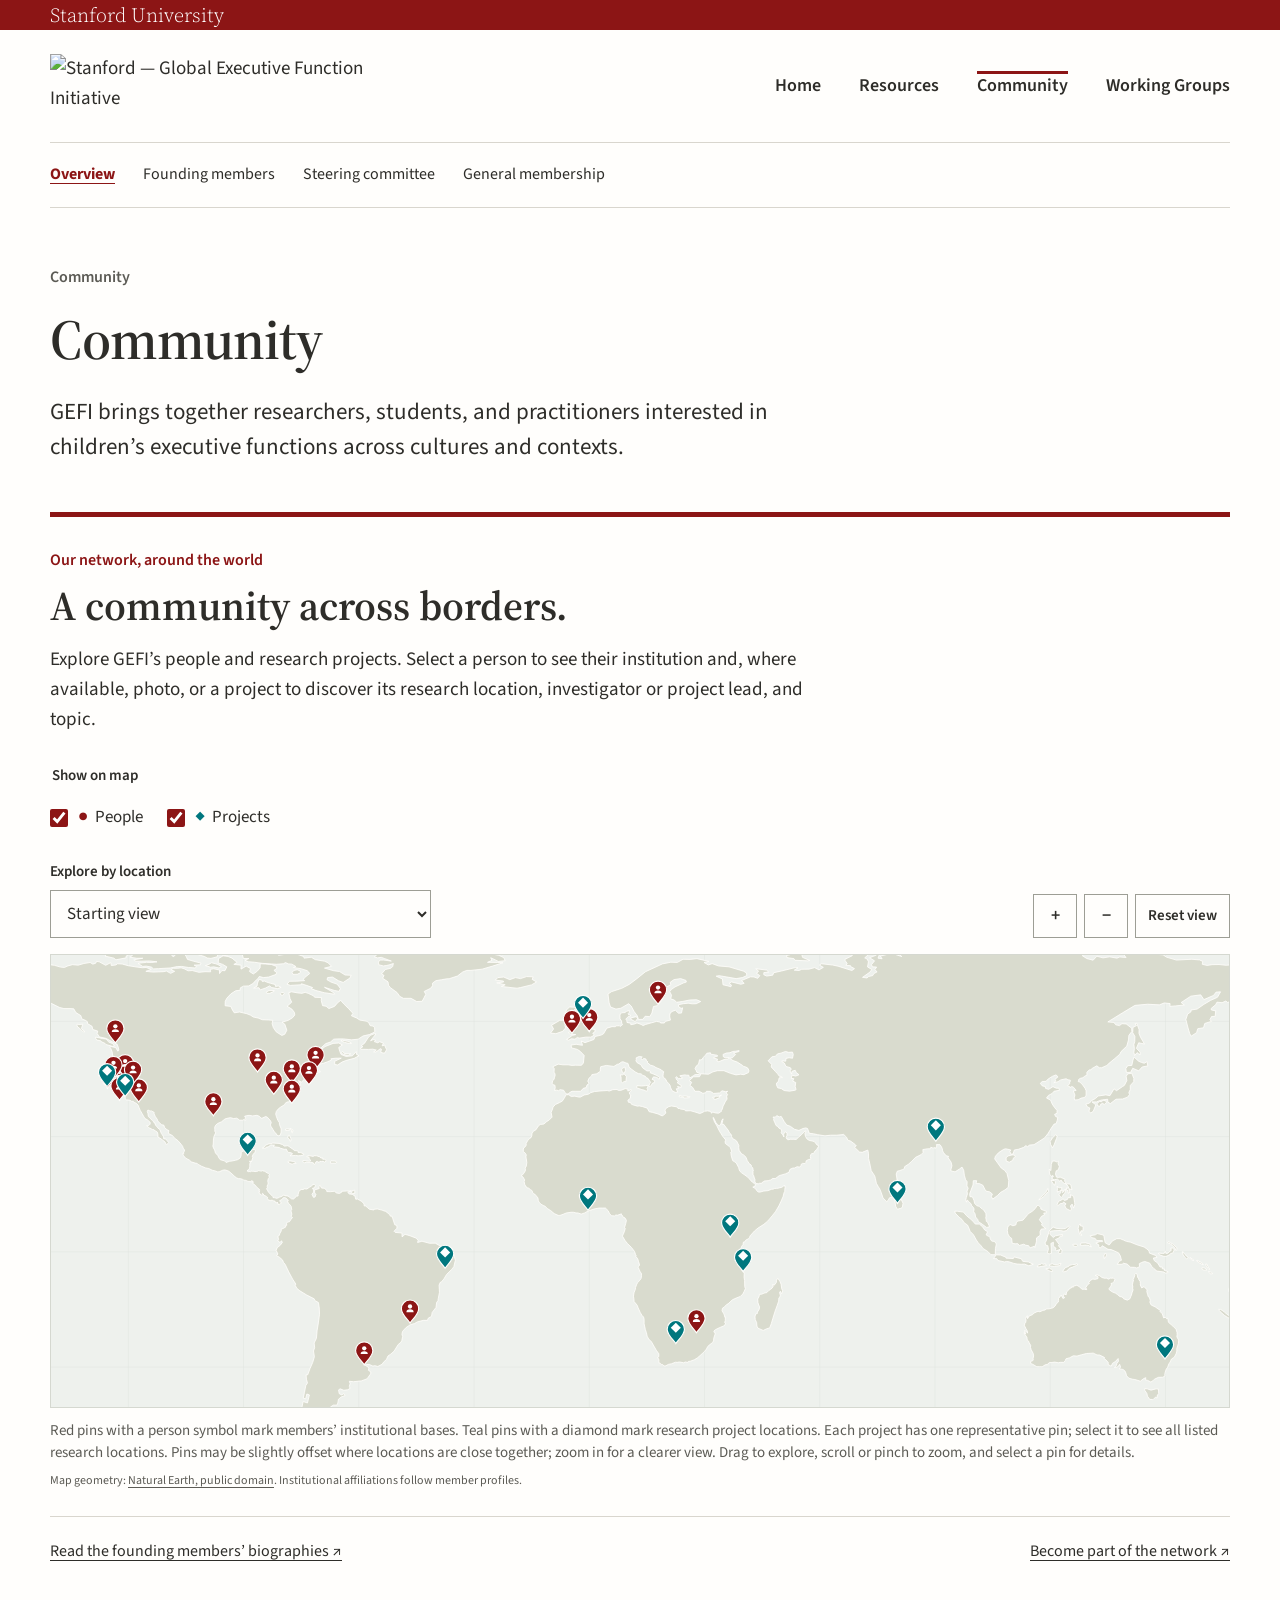
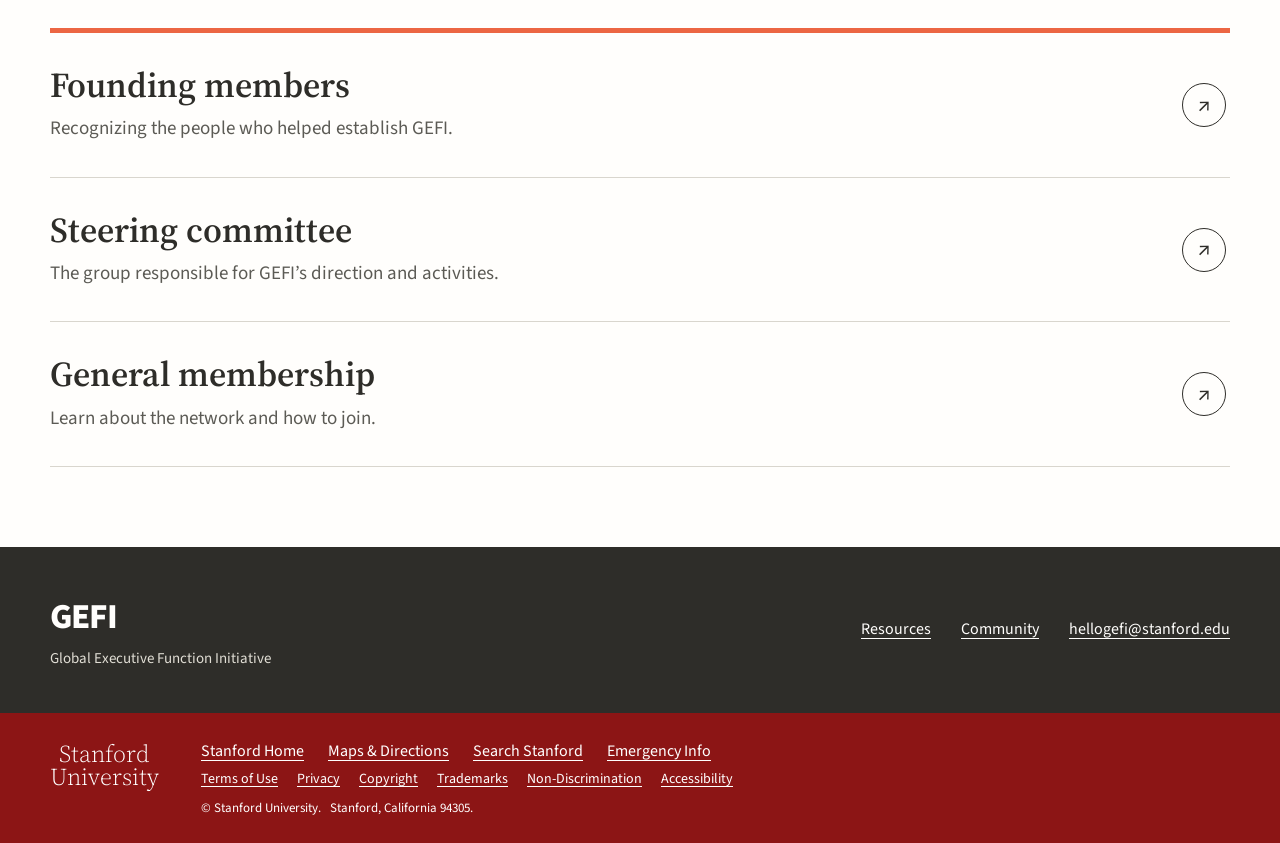
==== commit 5b383ada: "Update Sara Baker project on community map" ====
--- a/community.html
+++ b/community.html
@@ -18,6 +18,6 @@
 </div>
 <noscript><p>Enable JavaScript to explore the interactive map, or <a href="founding-members.html">browse all founding members and their biographies</a>.</p></noscript>
 <p class="atlas-next"><a href="founding-members.html">Read the founding members’ biographies ↗</a><a href="membership.html">Become part of the network ↗</a></p>
-</section><div class="directory"><a class="directory-row" href="founding-members.html"><span class="row-number">01</span><div><h2>Founding members</h2><p>Recognizing the people who helped establish GEFI.</p></div><span class="row-arrow" aria-hidden="true">↗</span></a><a class="directory-row" href="steering-committee.html"><span class="row-number">02</span><div><h2>Steering committee</h2><p>The group responsible for GEFI’s direction and activities.</p></div><span class="row-arrow" aria-hidden="true">↗</span></a><a class="directory-row" href="membership.html"><span class="row-number">03</span><div><h2>General membership</h2><p>Learn about the network and how to join.</p></div><span class="row-arrow" aria-hidden="true">↗</span></a></div><script id="community-member-data" type="application/json">[{"id": "ishita-ahmed", "name": "Ishita Ahmed", "institution": "Stanford University", "location": "stanford", "city": "Stanford", "country": "United States", "longitude": -122.1697, "latitude": 37.4275, "image": "assets/legacy/ishita_ahmed_0.png", "tag": "Founding member", "profile": "founding-members.html#ishita-ahmed", "roles": {"foundingMember": true, "steeringCommittee": false, "workingGroups": []}}, {"id": "lucia-alcala", "name": "Lucía Alcalá", "institution": "California State University, Fullerton", "location": "fullerton", "city": "Fullerton", "country": "United States", "longitude": -117.9243, "latitude": 33.8829, "image": "assets/legacy/lucia_alcala_0.jpg", "tag": "Founding member", "profile": "founding-members.html#lucia-alcala", "roles": {"foundingMember": true, "steeringCommittee": true, "workingGroups": []}}, {"id": "sara-baker", "name": "Sara Baker", "institution": "University of Cambridge", "location": "cambridge-uk", "city": "Cambridge", "country": "United Kingdom", "longitude": 0.1192, "latitude": 52.2053, "image": "assets/legacy/sara_headshot_may_2018_0.jpg", "tag": "Founding member", "profile": "founding-members.html#sara-baker", "roles": {"foundingMember": true, "steeringCommittee": true, "workingGroups": []}}, {"id": "stephen-bayley", "name": "Stephen Bayley", "institution": "International Rescue Committee, Airbel Impact Lab", "location": "unconfirmed", "city": "", "country": "", "longitude": null, "latitude": null, "image": "assets/legacy/stephen_1_0.jpg", "tag": "Founding member", "profile": "founding-members.html#stephen-bayley", "roles": {"foundingMember": true, "steeringCommittee": false, "workingGroups": []}}, {"id": "adele-diamond", "name": "Adele Diamond", "institution": "University of British Columbia", "location": "vancouver", "city": "Vancouver", "country": "Canada", "longitude": -123.246, "latitude": 49.2606, "image": "assets/legacy/ad-san_biagio_2.jpg", "tag": "Founding member", "profile": "founding-members.html#adele-diamond", "roles": {"foundingMember": true, "steeringCommittee": false, "workingGroups": []}}, {"id": "sabine-doebel", "name": "Sabine Doebel", "institution": "George Mason University", "location": "fairfax", "city": "Fairfax", "country": "United States", "longitude": -77.3064, "latitude": 38.8315, "image": "assets/legacy/doebel_headshot1_1_0.jpg", "tag": "Founding member", "profile": "founding-members.html#sabine-doebel", "roles": {"foundingMember": true, "steeringCommittee": true, "workingGroups": []}}, {"id": "catherine-draper", "name": "Catherine Draper", "institution": "University of the Witwatersrand", "location": "johannesburg", "city": "Johannesburg", "country": "South Africa", "longitude": 28.0305, "latitude": -26.1929, "image": "assets/legacy/cathi_draper_1.jpg", "tag": "Founding member", "profile": "founding-members.html#catherine-draper", "roles": {"foundingMember": true, "steeringCommittee": false, "workingGroups": []}}, {"id": "nikhit-dsa", "name": "Nikhit D’Sa", "institution": "University of Notre Dame", "location": "notre-dame", "city": "Notre Dame", "country": "United States", "longitude": -86.2353, "latitude": 41.7056, "image": "assets/legacy/nds_0.png", "tag": "Founding member", "profile": "founding-members.html#nikhit-dsa", "roles": {"foundingMember": true, "steeringCommittee": false, "workingGroups": []}}, {"id": "steven-howard", "name": "Steven Howard", "institution": "University of Oxford", "location": "oxford", "city": "Oxford", "country": "United Kingdom", "longitude": -1.2577, "latitude": 51.752, "image": "assets/legacy/steven_howard_0.jpg", "tag": "Founding member", "profile": "founding-members.html#steven-howard", "roles": {"foundingMember": true, "steeringCommittee": false, "workingGroups": []}}, {"id": "matthew-jukes", "name": "Matthew Jukes", "institution": "RTI International", "location": "durham", "city": "Durham", "country": "United States", "longitude": -78.877, "latitude": 35.8992, "image": "assets/legacy/matthew_-_headshot_0.jpg", "tag": "Founding member", "profile": "founding-members.html#matthew-jukes", "roles": {"foundingMember": true, "steeringCommittee": false, "workingGroups": []}}, {"id": "cristine-legare", "name": "Cristine Legare", "institution": "The University of Texas at Austin", "location": "austin", "city": "Austin", "country": "United States", "longitude": -97.7341, "latitude": 30.2849, "image": "assets/legacy/legare_headshot_1_0.jpeg", "tag": "Founding member", "profile": "founding-members.html#cristine-legare", "roles": {"foundingMember": true, "steeringCommittee": true, "workingGroups": []}}, {"id": "sebastian-lipina", "name": "Sebastián Lipina", "institution": "CEMIC–CONICET", "location": "buenos-aires", "city": "Buenos Aires", "country": "Argentina", "longitude": -58.46, "latitude": -34.55, "image": "assets/legacy/sebastian_lipina_0.jpg", "tag": "Founding member", "profile": "founding-members.html#sebastian-lipina", "roles": {"foundingMember": true, "steeringCommittee": true, "workingGroups": []}}, {"id": "mateus-mazzaferro", "name": "Mateus Mazzaferro", "institution": "Stanford University", "location": "stanford", "city": "Stanford", "country": "United States", "longitude": -122.1697, "latitude": 37.4275, "image": "assets/legacy/img_6095_0.jpg", "tag": "Founding member", "profile": "founding-members.html#mateus-mazzaferro", "roles": {"foundingMember": true, "steeringCommittee": true, "workingGroups": []}}, {"id": "dana-mccoy", "name": "Dana McCoy", "institution": "Harvard University", "location": "cambridge-us", "city": "Cambridge, Massachusetts", "country": "United States", "longitude": -71.1222, "latitude": 42.3744, "image": "assets/legacy/dana_mccoy_0.png", "tag": "Founding member", "profile": "founding-members.html#dana-mccoy", "roles": {"foundingMember": true, "steeringCommittee": false, "workingGroups": []}}, {"id": "dana-miller-cotto", "name": "Dana Miller-Cotto", "institution": "University of California, Berkeley", "location": "berkeley", "city": "Berkeley", "country": "United States", "longitude": -122.2585, "latitude": 37.8719, "image": "assets/legacy/dana_miller_cotto_0.png", "tag": "Founding member", "profile": "founding-members.html#dana-miller-cotto", "roles": {"foundingMember": true, "steeringCommittee": true, "workingGroups": []}}, {"id": "yuko-munakata", "name": "Yuko Munakata", "institution": "University of California, Davis", "location": "davis", "city": "Davis", "country": "United States", "longitude": -121.7617, "latitude": 38.5382, "image": "assets/legacy/yuko_munakata_1_0.jpeg", "tag": "Founding member", "profile": "founding-members.html#yuko-munakata", "roles": {"foundingMember": true, "steeringCommittee": true, "workingGroups": []}}, {"id": "jelena-obradovic", "name": "Jelena Obradović", "institution": "Stanford University", "location": "stanford", "city": "Stanford", "country": "United States", "longitude": -122.1697, "latitude": 37.4275, "image": "assets/legacy/jelena-obradovic_1_0.jpg", "tag": "Founding member", "profile": "founding-members.html#jelena-obradovic", "roles": {"foundingMember": true, "steeringCommittee": true, "workingGroups": []}}, {"id": "kavindya-thennakoon", "name": "Kavindya Thennakoon", "institution": "Stanford University", "location": "stanford", "city": "Stanford", "country": "United States", "longitude": -122.1697, "latitude": 37.4275, "image": "assets/legacy/screenshot_2025-01-21_at_1.17.17_pm_0.png", "tag": "Founding member", "profile": "founding-members.html#kavindya-thennakoon", "roles": {"foundingMember": true, "steeringCommittee": false, "workingGroups": []}}, {"id": "lisa-thorell", "name": "Lisa Thorell", "institution": "Karolinska Institutet", "location": "stockholm", "city": "Stockholm", "country": "Sweden", "longitude": 18.0245, "latitude": 59.3498, "image": "assets/legacy/lisa_thorell_0.jpg", "tag": "Founding member", "profile": "founding-members.html#lisa-thorell", "roles": {"foundingMember": true, "steeringCommittee": false, "workingGroups": []}}, {"id": "mike-willoughby", "name": "Mike Willoughby", "institution": "RTI International", "location": "durham", "city": "Durham", "country": "United States", "longitude": -78.877, "latitude": 35.8992, "image": "assets/legacy/mike_willoughby_0.jpg", "tag": "Founding member", "profile": "founding-members.html#mike-willoughby", "roles": {"foundingMember": true, "steeringCommittee": false, "workingGroups": []}}, {"id": "sharon-wolf", "name": "Sharon Wolf", "institution": "University of Pennsylvania", "location": "philadelphia", "city": "Philadelphia", "country": "United States", "longitude": -75.1932, "latitude": 39.9522, "image": "assets/legacy/sharon_wolf_0.jpg", "tag": "Founding member", "profile": "founding-members.html#sharon-wolf", "roles": {"foundingMember": true, "steeringCommittee": false, "workingGroups": []}}, {"id": "paulo-laurence", "name": "Paulo Laurence", "institution": "Federal University of ABC", "location": "santo-andre", "city": "Santo André", "country": "Brazil", "longitude": -46.5333, "latitude": -23.6639, "image": "assets/paulo-laurence.png", "profile": "steering-committee.html#paulo-laurence", "roles": {"foundingMember": false, "steeringCommittee": true, "workingGroups": []}}]</script><script id="community-project-data" type="application/json">[{"id": "roots-of-learning", "memberIds": ["ishita-ahmed"], "name": "Roots of Learning: Grounding Executive Functions in Rural Bangladesh", "pi": "Ishita Ahmed", "leadLabel": "Project lead", "timeline": "2024–2025 fellowship; study start/end dates not published", "status": "Research project", "locations": [{"id": "rural-bangladesh", "city": "Rural Bangladesh", "country": "Bangladesh", "longitude": 90.35, "latitude": 23.68, "precision": "country", "locationNote": "Country-level marker; specific field sites are not identified in the funding profile."}], "url": "https://kingcenter.stanford.edu/ishita-ahmed-0", "sources": [{"title": "Stanford King Center — fellowship project", "url": "https://kingcenter.stanford.edu/ishita-ahmed-0"}], "summary": "Dissertation research on culturally relevant assessment of children’s executive functions.", "verificationNotes": "The academic year is the fellowship period, not an inferred fieldwork interval. Lead is the dissertation researcher; formal grant PI designation is not claimed.", "lastVerified": "2026-10-31"}, {"id": "sri-lanka-emotion-awareness", "memberIds": ["kavindya-thennakoon"], "name": "Building and Measuring Emotion Awareness and Regulation in K-2 Classrooms in Sri Lanka", "pi": "Kavindya Thennakoon", "leadLabel": "Project lead", "timeline": "2024–2025 fellowship; subsequent project end date not published", "status": "Reported research", "locations": [{"id": "kurunegala", "city": "Kurunegala district", "country": "Sri Lanka", "longitude": 80.36, "latitude": 7.49, "precision": "district", "locationNote": "District-level marker representing two school sites; exact schools are not mapped."}], "url": "https://ed.stanford.edu/admissions/financing/doctoral/lopatin", "sources": [{"title": "Stanford GSE — fellowship year and title", "url": "https://ed.stanford.edu/admissions/financing/doctoral/lopatin"}, {"title": "Researcher’s final report — field sites", "url": "https://ed.stanford.edu/sites/ed/files/file_uploads/finalreport_-amirlopatinfellowship2024_kavindya-thennakoon_resized.pdf"}], "summary": "Research on culturally responsive measures of foundational skills in early primary classrooms.", "verificationNotes": "The fellowship directory establishes 2024–2025; the report identifies Kurunegala. Ongoing status is not assumed.", "lastVerified": "2026-10-31"}, {"id": "efeito", "memberIds": ["mateus-mazzaferro"], "name": "Executive Function Evaluation in The Outback (EFEITO)", "pi": "Mateus Mazzaferro", "leadLabel": "Project lead", "timeline": "2024–2025 funding; 12-month longitudinal design; calendar fieldwork dates not published", "status": "Research project", "locations": [{"id": "alagoas", "city": "Sertão of Alagoas", "country": "Brazil", "longitude": -37.4, "latitude": -9.4, "precision": "regional", "locationNote": "Approximate regional marker; not an individual household or school."}, {"id": "pernambuco", "city": "Sertão of Pernambuco", "country": "Brazil", "longitude": -38.6, "latitude": -8.3, "precision": "regional", "locationNote": "Approximate regional marker; not an individual household or school."}, {"id": "ceara", "city": "Sertão of Ceará", "country": "Brazil", "longitude": -39.5, "latitude": -5.5, "precision": "regional", "locationNote": "Approximate regional marker; not an individual household or school."}], "url": "https://kingcenter.stanford.edu/people/mateus-morante-mazzaferro", "sources": [{"title": "Stanford King Center — EFEITO funding profile", "url": "https://kingcenter.stanford.edu/people/mateus-morante-mazzaferro"}], "summary": "Longitudinal research on heat exposure and children’s executive-function development with Amigos do Bem.", "verificationNotes": "Funding year and proposed design duration are distinguished from fieldwork dates. State-level research regions are public; pin coordinates are approximate, not sourced field-site coordinates.", "lastVerified": "2026-10-31"}, {"id": "quality-preschool-ghana", "memberIds": ["sharon-wolf"], "name": "Quality Preschool for Ghana (QP4G)", "pi": "Sharon Wolf", "leadLabel": "PI", "timeline": "2015–2018 original evaluation; longitudinal follow-up through 2027 via LEAD", "status": "Longitudinal follow-up", "locations": [{"id": "greater-accra", "city": "Greater Accra Region", "country": "Ghana", "longitude": -0.2, "latitude": 5.7, "precision": "regional", "locationNote": "Regional marker representing participating schools, not one particular field site."}], "url": "https://poverty-action.org/impacts-teacher-training-and-parental-engagement-kindergarten-quality-ghana", "sources": [{"title": "IPA — original evaluation and dates", "url": "https://poverty-action.org/impacts-teacher-training-and-parental-engagement-kindergarten-quality-ghana"}, {"title": "Sharon Wolf — current projects and follow-up", "url": "https://www.sharonwolf.com/copy-of-projects"}, {"title": "British Academy — principal investigator", "url": "https://www.thebritishacademy.ac.uk/projects/early-childhood-impacts-quality-preschool-ghana-teacher-training-primary-grade-outcomes/"}], "summary": "Teacher training and preschool-quality research followed into later childhood.", "verificationNotes": "Sharon is explicitly named PI for the sustained-impact follow-up by the British Academy. QP4G is collaborative; this entry highlights the GEFI investigator rather than claiming sole leadership.", "lastVerified": "2026-10-31"}, {"id": "rlpl-kenya", "memberIds": ["mike-willoughby"], "name": "Red-Light Purple-Light Games in Preprimary Classrooms in Kenya", "pi": "Michael T. Willoughby", "leadLabel": "Study lead", "timeline": "8-week intervention; published March 2021; calendar fieldwork dates not stated", "status": "Completed study", "locations": [{"id": "nairobi", "city": "Nairobi County", "country": "Kenya", "longitude": 36.82, "latitude": -1.29, "precision": "county", "locationNote": "County-level marker; the study involved multiple preprimary centres."}], "url": "https://www.frontiersin.org/journals/psychology/articles/10.3389/fpsyg.2021.633049/full", "sources": [{"title": "Primary research article — Kenya trial", "url": "https://www.frontiersin.org/journals/psychology/articles/10.3389/fpsyg.2021.633049/full"}], "summary": "Classroom-based trial of executive-function games in preprimary education.", "verificationNotes": "The article credits Willoughby with design and analysis supervision; a formal sole-PI role is not asserted. Publication year is not fieldwork year. This is historical research, not evidence of a current Kenya project.", "lastVerified": "2026-10-31"}, {"id": "maya-european-american-ef", "memberIds": ["lucia-alcala"], "name": "The Development of Executive Function Skills in Maya and European-American Children", "pi": "Lucía Alcalá", "leadLabel": "Project lead", "timeline": "Award announced 2020; collaborator participation documented 2021–2023; full study dates unconfirmed", "status": "Dates to confirm", "locations": [{"id": "yucatan-peninsula", "city": "Yucatán Peninsula", "country": "Mexico", "longitude": -88.8, "latitude": 20.0, "precision": "regional", "locationNote": "Broad regional marker for Yucatec Maya research; exact community is not assigned."}], "url": "https://news.fullerton.edu/2020/06/may-grants-emeriti-accomplishments/", "sources": [{"title": "CSUF — project title and grant recipient", "url": "https://news.fullerton.edu/2020/06/may-grants-emeriti-accomplishments/"}, {"title": "Collaborator CV — participation period", "url": "https://cdmx.ciesas.edu.mx/wp-content/uploads/2025/05/Jaime-I.-Chi-Pech.pdf"}], "summary": "Cross-cultural research on executive-function development in Maya and European-American children.", "verificationNotes": "2021–2023 refers to the collaborator’s participation, not verified complete project dates. The regional pin is deliberately approximate. A newer STEAM project was found on a self-authored social profile but its dates and research sites need confirmation.", "lastVerified": "2026-10-31"}, {"id": "stepping-stones-science", "memberIds": ["sara-baker"], "name": "Stepping Stones in Science", "pi": "Sara Baker", "leadLabel": "Project lead", "timeline": "Start/end dates not published on the project page", "status": "Dates to confirm", "locations": [{"id": "suffolk", "city": "Suffolk", "country": "United Kingdom", "longitude": 1.0, "latitude": 52.2, "precision": "regional", "locationNote": "Regional marker for partner schools."}, {"id": "cambridgeshire", "city": "Cambridgeshire", "country": "United Kingdom", "longitude": 0.12, "latitude": 52.3, "precision": "regional", "locationNote": "Regional marker for partner schools."}, {"id": "greater-london", "city": "Greater London", "country": "United Kingdom", "longitude": -0.12, "latitude": 51.51, "precision": "regional", "locationNote": "Regional marker for partner schools."}], "url": "https://www.educ.cam.ac.uk/centres/pedal/about/our-research/roleinschool/", "sources": [{"title": "University of Cambridge — project and school regions", "url": "https://www.educ.cam.ac.uk/centres/pedal/about/our-research/roleinschool/"}], "summary": "Play-based approaches to flexible problem-solving in early science learning.", "verificationNotes": "Institutional page identifies Baker and the school regions; current calendar dates are not supplied.", "lastVerified": "2026-10-31"}, {"id": "sprouts", "memberIds": ["steven-howard"], "name": "SPROUTS: Study of Preschoolers’ Self-Regulation and Outcomes, Undertaking Transition to School", "pi": "Steven Howard", "leadLabel": "Project lead", "timeline": "Three-year longitudinal study; calendar start/end dates not published on the study homepage", "status": "Research project", "locations": [{"id": "new-south-wales", "city": "New South Wales", "country": "Australia", "longitude": 150.0, "latitude": -33.0, "precision": "regional", "locationNote": "State-level marker for participating NSW families; not the investigator’s office."}], "url": "https://www.sprouts-study.com.au/", "sources": [{"title": "SPROUTS — study design, locations and leadership", "url": "https://www.sprouts-study.com.au/"}], "summary": "Longitudinal research on self-regulation as children move from preschool to primary school.", "verificationNotes": "Howard is part of the named leadership group, not claimed to be the sole PI. Duration comes from the study page; calendar dates have not been inferred.", "lastVerified": "2026-10-31"}, {"id": "ef-context-miller-cotto", "memberIds": ["dana-miller-cotto"], "name": "Determining How Context Shapes Children’s Executive Function Performance", "pi": "Dana Miller-Cotto", "leadLabel": "Project lead", "timeline": "Listed for Fall 2026; full project start/end dates not stated", "status": "Recruitment listed 2026", "locations": [{"id": "berkeley", "city": "Berkeley", "country": "United States", "longitude": -122.27, "latitude": 37.87, "precision": "city", "locationNote": "City-level marker for research settings; individual schools and homes are not mapped."}, {"id": "oakland", "city": "Oakland", "country": "United States", "longitude": -122.27, "latitude": 37.8, "precision": "city", "locationNote": "City-level marker for research settings; individual schools and homes are not mapped."}], "url": "https://urapprojects.berkeley.edu/detail.php?id=20337-2", "sources": [{"title": "UC Berkeley URAP — Fall 2026 project listing", "url": "https://urapprojects.berkeley.edu/detail.php?id=20337-2"}], "summary": "Study of how assessment settings relate to children’s observed executive-function performance.", "verificationNotes": "Berkeley and Oakland are explicitly named field locations. Fall 2026 is a recruitment listing, not a complete project interval.", "lastVerified": "2026-10-31"}, {"id": "sunrise-south-africa", "memberIds": ["catherine-draper"], "name": "SUNRISE: South Africa", "pi": "Catherine Draper", "leadLabel": "South Africa investigator", "timeline": "2018–2019 pilot funding; protocol published 2021; current end date unconfirmed", "status": "Pilot research", "locations": [{"id": "south-africa", "city": "South Africa", "country": "South Africa", "longitude": 25, "latitude": -29, "precision": "country", "locationNote": "Country-level marker. The published protocol describes both urban and rural pilot settings."}], "url": "https://www.wits.ac.za/media/wits-university/faculties-and-schools/health-sciences/research-entities/documents/FHS%202019%20report%20to%20URC.pdf", "sources": [{"title": "University of the Witwatersrand — pilot grant", "url": "https://www.wits.ac.za/media/wits-university/faculties-and-schools/health-sciences/research-entities/documents/FHS%202019%20report%20to%20URC.pdf"}, {"title": "SUNRISE primary study protocol", "url": "https://findresearcher.sdu.dk/ws/portalfiles/portal/194327266/e049267.full.pdf"}], "summary": "Early-years research on movement behaviours, executive functions and related developmental outcomes.", "verificationNotes": "The grant names Draper; the primary protocol lists her as the local chief investigator. Pin stays at country level, not an inferred exact field site.", "lastVerified": "2026-10-31"}, {"id": "magic", "memberIds": ["jelena-obradovic"], "name": "MAGIC: Measuring Acquisition & Growth of Inquiry & Curiosity", "pi": "Jelena Obradović", "leadLabel": "Project lead", "timeline": "Preliminary findings presented 2025; ongoing per lab page; start/end dates not published", "status": "Ongoing per lab page", "locations": [{"id": "san-francisco-bay", "city": "San Francisco Bay Area", "country": "United States", "longitude": -122.25, "latitude": 37.65, "precision": "regional", "locationNote": "Regional marker for the project’s school partnerships around the Bay Area."}], "url": "https://sparklab.stanford.edu/studies", "sources": [{"title": "SPARK Lab — ongoing MAGIC project", "url": "https://sparklab.stanford.edu/studies"}], "summary": "Development of measures of curiosity, creative thinking, problem-solving and scientific inquiry.", "verificationNotes": "Lab-led project. Public page names regional partnerships and a 2025 presentation; no complete grant interval is supplied.", "lastVerified": "2026-10-31"}, {"id": "community-sel-tanzania", "memberIds": ["matthew-jukes"], "name": "Building an Assessment of Community-Defined Social-Emotional Competencies in Tanzania", "pi": "Matthew Jukes", "leadLabel": "Study lead", "timeline": "Data collected 2017; article published 2021", "status": "Completed study", "locations": [{"id": "mtwara", "city": "Mtwara", "country": "Tanzania", "longitude": 40.18, "latitude": -10.27, "precision": "regional", "locationNote": "Regional marker for the Mtwara study; specific participating schools are not mapped."}], "url": "https://www.rti.org/publication/building-assessment-community-defined-social-emotional-competencies-ground-tanzania", "sources": [{"title": "RTI — primary research publication and 2017 fieldwork", "url": "https://www.rti.org/publication/building-assessment-community-defined-social-emotional-competencies-ground-tanzania"}], "summary": "Research on locally valued competencies and culturally grounded social-emotional assessment.", "verificationNotes": "The primary publication identifies 2017 fieldwork in Mtwara. First author is described as study lead rather than claiming a formal sole-PI role.", "lastVerified": "2026-10-31"}]</script></main>
+</section><div class="directory"><a class="directory-row" href="founding-members.html"><span class="row-number">01</span><div><h2>Founding members</h2><p>Recognizing the people who helped establish GEFI.</p></div><span class="row-arrow" aria-hidden="true">↗</span></a><a class="directory-row" href="steering-committee.html"><span class="row-number">02</span><div><h2>Steering committee</h2><p>The group responsible for GEFI’s direction and activities.</p></div><span class="row-arrow" aria-hidden="true">↗</span></a><a class="directory-row" href="membership.html"><span class="row-number">03</span><div><h2>General membership</h2><p>Learn about the network and how to join.</p></div><span class="row-arrow" aria-hidden="true">↗</span></a></div><script id="community-member-data" type="application/json">[{"id": "ishita-ahmed", "name": "Ishita Ahmed", "institution": "Stanford University", "location": "stanford", "city": "Stanford", "country": "United States", "longitude": -122.1697, "latitude": 37.4275, "image": "assets/legacy/ishita_ahmed_0.png", "tag": "Founding member", "profile": "founding-members.html#ishita-ahmed", "roles": {"foundingMember": true, "steeringCommittee": false, "workingGroups": []}}, {"id": "lucia-alcala", "name": "Lucía Alcalá", "institution": "California State University, Fullerton", "location": "fullerton", "city": "Fullerton", "country": "United States", "longitude": -117.9243, "latitude": 33.8829, "image": "assets/legacy/lucia_alcala_0.jpg", "tag": "Founding member", "profile": "founding-members.html#lucia-alcala", "roles": {"foundingMember": true, "steeringCommittee": true, "workingGroups": []}}, {"id": "sara-baker", "name": "Sara Baker", "institution": "University of Cambridge", "location": "cambridge-uk", "city": "Cambridge", "country": "United Kingdom", "longitude": 0.1192, "latitude": 52.2053, "image": "assets/legacy/sara_headshot_may_2018_0.jpg", "tag": "Founding member", "profile": "founding-members.html#sara-baker", "roles": {"foundingMember": true, "steeringCommittee": true, "workingGroups": []}}, {"id": "stephen-bayley", "name": "Stephen Bayley", "institution": "International Rescue Committee, Airbel Impact Lab", "location": "unconfirmed", "city": "", "country": "", "longitude": null, "latitude": null, "image": "assets/legacy/stephen_1_0.jpg", "tag": "Founding member", "profile": "founding-members.html#stephen-bayley", "roles": {"foundingMember": true, "steeringCommittee": false, "workingGroups": []}}, {"id": "adele-diamond", "name": "Adele Diamond", "institution": "University of British Columbia", "location": "vancouver", "city": "Vancouver", "country": "Canada", "longitude": -123.246, "latitude": 49.2606, "image": "assets/legacy/ad-san_biagio_2.jpg", "tag": "Founding member", "profile": "founding-members.html#adele-diamond", "roles": {"foundingMember": true, "steeringCommittee": false, "workingGroups": []}}, {"id": "sabine-doebel", "name": "Sabine Doebel", "institution": "George Mason University", "location": "fairfax", "city": "Fairfax", "country": "United States", "longitude": -77.3064, "latitude": 38.8315, "image": "assets/legacy/doebel_headshot1_1_0.jpg", "tag": "Founding member", "profile": "founding-members.html#sabine-doebel", "roles": {"foundingMember": true, "steeringCommittee": true, "workingGroups": []}}, {"id": "catherine-draper", "name": "Catherine Draper", "institution": "University of the Witwatersrand", "location": "johannesburg", "city": "Johannesburg", "country": "South Africa", "longitude": 28.0305, "latitude": -26.1929, "image": "assets/legacy/cathi_draper_1.jpg", "tag": "Founding member", "profile": "founding-members.html#catherine-draper", "roles": {"foundingMember": true, "steeringCommittee": false, "workingGroups": []}}, {"id": "nikhit-dsa", "name": "Nikhit D’Sa", "institution": "University of Notre Dame", "location": "notre-dame", "city": "Notre Dame", "country": "United States", "longitude": -86.2353, "latitude": 41.7056, "image": "assets/legacy/nds_0.png", "tag": "Founding member", "profile": "founding-members.html#nikhit-dsa", "roles": {"foundingMember": true, "steeringCommittee": false, "workingGroups": []}}, {"id": "steven-howard", "name": "Steven Howard", "institution": "University of Oxford", "location": "oxford", "city": "Oxford", "country": "United Kingdom", "longitude": -1.2577, "latitude": 51.752, "image": "assets/legacy/steven_howard_0.jpg", "tag": "Founding member", "profile": "founding-members.html#steven-howard", "roles": {"foundingMember": true, "steeringCommittee": false, "workingGroups": []}}, {"id": "matthew-jukes", "name": "Matthew Jukes", "institution": "RTI International", "location": "durham", "city": "Durham", "country": "United States", "longitude": -78.877, "latitude": 35.8992, "image": "assets/legacy/matthew_-_headshot_0.jpg", "tag": "Founding member", "profile": "founding-members.html#matthew-jukes", "roles": {"foundingMember": true, "steeringCommittee": false, "workingGroups": []}}, {"id": "cristine-legare", "name": "Cristine Legare", "institution": "The University of Texas at Austin", "location": "austin", "city": "Austin", "country": "United States", "longitude": -97.7341, "latitude": 30.2849, "image": "assets/legacy/legare_headshot_1_0.jpeg", "tag": "Founding member", "profile": "founding-members.html#cristine-legare", "roles": {"foundingMember": true, "steeringCommittee": true, "workingGroups": []}}, {"id": "sebastian-lipina", "name": "Sebastián Lipina", "institution": "CEMIC–CONICET", "location": "buenos-aires", "city": "Buenos Aires", "country": "Argentina", "longitude": -58.46, "latitude": -34.55, "image": "assets/legacy/sebastian_lipina_0.jpg", "tag": "Founding member", "profile": "founding-members.html#sebastian-lipina", "roles": {"foundingMember": true, "steeringCommittee": true, "workingGroups": []}}, {"id": "mateus-mazzaferro", "name": "Mateus Mazzaferro", "institution": "Stanford University", "location": "stanford", "city": "Stanford", "country": "United States", "longitude": -122.1697, "latitude": 37.4275, "image": "assets/legacy/img_6095_0.jpg", "tag": "Founding member", "profile": "founding-members.html#mateus-mazzaferro", "roles": {"foundingMember": true, "steeringCommittee": true, "workingGroups": []}}, {"id": "dana-mccoy", "name": "Dana McCoy", "institution": "Harvard University", "location": "cambridge-us", "city": "Cambridge, Massachusetts", "country": "United States", "longitude": -71.1222, "latitude": 42.3744, "image": "assets/legacy/dana_mccoy_0.png", "tag": "Founding member", "profile": "founding-members.html#dana-mccoy", "roles": {"foundingMember": true, "steeringCommittee": false, "workingGroups": []}}, {"id": "dana-miller-cotto", "name": "Dana Miller-Cotto", "institution": "University of California, Berkeley", "location": "berkeley", "city": "Berkeley", "country": "United States", "longitude": -122.2585, "latitude": 37.8719, "image": "assets/legacy/dana_miller_cotto_0.png", "tag": "Founding member", "profile": "founding-members.html#dana-miller-cotto", "roles": {"foundingMember": true, "steeringCommittee": true, "workingGroups": []}}, {"id": "yuko-munakata", "name": "Yuko Munakata", "institution": "University of California, Davis", "location": "davis", "city": "Davis", "country": "United States", "longitude": -121.7617, "latitude": 38.5382, "image": "assets/legacy/yuko_munakata_1_0.jpeg", "tag": "Founding member", "profile": "founding-members.html#yuko-munakata", "roles": {"foundingMember": true, "steeringCommittee": true, "workingGroups": []}}, {"id": "jelena-obradovic", "name": "Jelena Obradović", "institution": "Stanford University", "location": "stanford", "city": "Stanford", "country": "United States", "longitude": -122.1697, "latitude": 37.4275, "image": "assets/legacy/jelena-obradovic_1_0.jpg", "tag": "Founding member", "profile": "founding-members.html#jelena-obradovic", "roles": {"foundingMember": true, "steeringCommittee": true, "workingGroups": []}}, {"id": "kavindya-thennakoon", "name": "Kavindya Thennakoon", "institution": "Stanford University", "location": "stanford", "city": "Stanford", "country": "United States", "longitude": -122.1697, "latitude": 37.4275, "image": "assets/legacy/screenshot_2025-01-21_at_1.17.17_pm_0.png", "tag": "Founding member", "profile": "founding-members.html#kavindya-thennakoon", "roles": {"foundingMember": true, "steeringCommittee": false, "workingGroups": []}}, {"id": "lisa-thorell", "name": "Lisa Thorell", "institution": "Karolinska Institutet", "location": "stockholm", "city": "Stockholm", "country": "Sweden", "longitude": 18.0245, "latitude": 59.3498, "image": "assets/legacy/lisa_thorell_0.jpg", "tag": "Founding member", "profile": "founding-members.html#lisa-thorell", "roles": {"foundingMember": true, "steeringCommittee": false, "workingGroups": []}}, {"id": "mike-willoughby", "name": "Mike Willoughby", "institution": "RTI International", "location": "durham", "city": "Durham", "country": "United States", "longitude": -78.877, "latitude": 35.8992, "image": "assets/legacy/mike_willoughby_0.jpg", "tag": "Founding member", "profile": "founding-members.html#mike-willoughby", "roles": {"foundingMember": true, "steeringCommittee": false, "workingGroups": []}}, {"id": "sharon-wolf", "name": "Sharon Wolf", "institution": "University of Pennsylvania", "location": "philadelphia", "city": "Philadelphia", "country": "United States", "longitude": -75.1932, "latitude": 39.9522, "image": "assets/legacy/sharon_wolf_0.jpg", "tag": "Founding member", "profile": "founding-members.html#sharon-wolf", "roles": {"foundingMember": true, "steeringCommittee": false, "workingGroups": []}}, {"id": "paulo-laurence", "name": "Paulo Laurence", "institution": "Federal University of ABC", "location": "santo-andre", "city": "Santo André", "country": "Brazil", "longitude": -46.5333, "latitude": -23.6639, "image": "assets/paulo-laurence.png", "profile": "steering-committee.html#paulo-laurence", "roles": {"foundingMember": false, "steeringCommittee": true, "workingGroups": []}}]</script><script id="community-project-data" type="application/json">[{"id": "roots-of-learning", "memberIds": ["ishita-ahmed"], "name": "Roots of Learning: Grounding Executive Functions in Rural Bangladesh", "pi": "Ishita Ahmed", "leadLabel": "Project lead", "timeline": "2024–2025 fellowship; study start/end dates not published", "status": "Research project", "locations": [{"id": "rural-bangladesh", "city": "Rural Bangladesh", "country": "Bangladesh", "longitude": 90.35, "latitude": 23.68, "precision": "country", "locationNote": "Country-level marker; specific field sites are not identified in the funding profile."}], "url": "https://kingcenter.stanford.edu/ishita-ahmed-0", "sources": [{"title": "Stanford King Center — fellowship project", "url": "https://kingcenter.stanford.edu/ishita-ahmed-0"}], "summary": "Dissertation research on culturally relevant assessment of children’s executive functions.", "verificationNotes": "The academic year is the fellowship period, not an inferred fieldwork interval. Lead is the dissertation researcher; formal grant PI designation is not claimed.", "lastVerified": "2026-10-31"}, {"id": "sri-lanka-emotion-awareness", "memberIds": ["kavindya-thennakoon"], "name": "Building and Measuring Emotion Awareness and Regulation in K-2 Classrooms in Sri Lanka", "pi": "Kavindya Thennakoon", "leadLabel": "Project lead", "timeline": "2024–2025 fellowship; subsequent project end date not published", "status": "Reported research", "locations": [{"id": "kurunegala", "city": "Kurunegala district", "country": "Sri Lanka", "longitude": 80.36, "latitude": 7.49, "precision": "district", "locationNote": "District-level marker representing two school sites; exact schools are not mapped."}], "url": "https://ed.stanford.edu/admissions/financing/doctoral/lopatin", "sources": [{"title": "Stanford GSE — fellowship year and title", "url": "https://ed.stanford.edu/admissions/financing/doctoral/lopatin"}, {"title": "Researcher’s final report — field sites", "url": "https://ed.stanford.edu/sites/ed/files/file_uploads/finalreport_-amirlopatinfellowship2024_kavindya-thennakoon_resized.pdf"}], "summary": "Research on culturally responsive measures of foundational skills in early primary classrooms.", "verificationNotes": "The fellowship directory establishes 2024–2025; the report identifies Kurunegala. Ongoing status is not assumed.", "lastVerified": "2026-10-31"}, {"id": "efeito", "memberIds": ["mateus-mazzaferro"], "name": "Executive Function Evaluation in The Outback (EFEITO)", "pi": "Mateus Mazzaferro", "leadLabel": "Project lead", "timeline": "2024–2025 funding; 12-month longitudinal design; calendar fieldwork dates not published", "status": "Research project", "locations": [{"id": "alagoas", "city": "Sertão of Alagoas", "country": "Brazil", "longitude": -37.4, "latitude": -9.4, "precision": "regional", "locationNote": "Approximate regional marker; not an individual household or school."}, {"id": "pernambuco", "city": "Sertão of Pernambuco", "country": "Brazil", "longitude": -38.6, "latitude": -8.3, "precision": "regional", "locationNote": "Approximate regional marker; not an individual household or school."}, {"id": "ceara", "city": "Sertão of Ceará", "country": "Brazil", "longitude": -39.5, "latitude": -5.5, "precision": "regional", "locationNote": "Approximate regional marker; not an individual household or school."}], "url": "https://kingcenter.stanford.edu/people/mateus-morante-mazzaferro", "sources": [{"title": "Stanford King Center — EFEITO funding profile", "url": "https://kingcenter.stanford.edu/people/mateus-morante-mazzaferro"}], "summary": "Longitudinal research on heat exposure and children’s executive-function development with Amigos do Bem.", "verificationNotes": "Funding year and proposed design duration are distinguished from fieldwork dates. State-level research regions are public; pin coordinates are approximate, not sourced field-site coordinates.", "lastVerified": "2026-10-31"}, {"id": "quality-preschool-ghana", "memberIds": ["sharon-wolf"], "name": "Quality Preschool for Ghana (QP4G)", "pi": "Sharon Wolf", "leadLabel": "PI", "timeline": "2015–2018 original evaluation; longitudinal follow-up through 2027 via LEAD", "status": "Longitudinal follow-up", "locations": [{"id": "greater-accra", "city": "Greater Accra Region", "country": "Ghana", "longitude": -0.2, "latitude": 5.7, "precision": "regional", "locationNote": "Regional marker representing participating schools, not one particular field site."}], "url": "https://poverty-action.org/impacts-teacher-training-and-parental-engagement-kindergarten-quality-ghana", "sources": [{"title": "IPA — original evaluation and dates", "url": "https://poverty-action.org/impacts-teacher-training-and-parental-engagement-kindergarten-quality-ghana"}, {"title": "Sharon Wolf — current projects and follow-up", "url": "https://www.sharonwolf.com/copy-of-projects"}, {"title": "British Academy — principal investigator", "url": "https://www.thebritishacademy.ac.uk/projects/early-childhood-impacts-quality-preschool-ghana-teacher-training-primary-grade-outcomes/"}], "summary": "Teacher training and preschool-quality research followed into later childhood.", "verificationNotes": "Sharon is explicitly named PI for the sustained-impact follow-up by the British Academy. QP4G is collaborative; this entry highlights the GEFI investigator rather than claiming sole leadership.", "lastVerified": "2026-10-31"}, {"id": "rlpl-kenya", "memberIds": ["mike-willoughby"], "name": "Red-Light Purple-Light Games in Preprimary Classrooms in Kenya", "pi": "Michael T. Willoughby", "leadLabel": "Study lead", "timeline": "8-week intervention; published March 2021; calendar fieldwork dates not stated", "status": "Completed study", "locations": [{"id": "nairobi", "city": "Nairobi County", "country": "Kenya", "longitude": 36.82, "latitude": -1.29, "precision": "county", "locationNote": "County-level marker; the study involved multiple preprimary centres."}], "url": "https://www.frontiersin.org/journals/psychology/articles/10.3389/fpsyg.2021.633049/full", "sources": [{"title": "Primary research article — Kenya trial", "url": "https://www.frontiersin.org/journals/psychology/articles/10.3389/fpsyg.2021.633049/full"}], "summary": "Classroom-based trial of executive-function games in preprimary education.", "verificationNotes": "The article credits Willoughby with design and analysis supervision; a formal sole-PI role is not asserted. Publication year is not fieldwork year. This is historical research, not evidence of a current Kenya project.", "lastVerified": "2026-10-31"}, {"id": "maya-european-american-ef", "memberIds": ["lucia-alcala"], "name": "The Development of Executive Function Skills in Maya and European-American Children", "pi": "Lucía Alcalá", "leadLabel": "Project lead", "timeline": "Award announced 2020; collaborator participation documented 2021–2023; full study dates unconfirmed", "status": "Dates to confirm", "locations": [{"id": "yucatan-peninsula", "city": "Yucatán Peninsula", "country": "Mexico", "longitude": -88.8, "latitude": 20.0, "precision": "regional", "locationNote": "Broad regional marker for Yucatec Maya research; exact community is not assigned."}], "url": "https://news.fullerton.edu/2020/06/may-grants-emeriti-accomplishments/", "sources": [{"title": "CSUF — project title and grant recipient", "url": "https://news.fullerton.edu/2020/06/may-grants-emeriti-accomplishments/"}, {"title": "Collaborator CV — participation period", "url": "https://cdmx.ciesas.edu.mx/wp-content/uploads/2025/05/Jaime-I.-Chi-Pech.pdf"}], "summary": "Cross-cultural research on executive-function development in Maya and European-American children.", "verificationNotes": "2021–2023 refers to the collaborator’s participation, not verified complete project dates. The regional pin is deliberately approximate. A newer STEAM project was found on a self-authored social profile but its dates and research sites need confirmation.", "lastVerified": "2026-10-31"}, {"id": "early-years-library", "memberIds": ["sara-baker"], "name": "Early Years Library", "pi": "Sara Baker", "leadLabel": "Project lead", "timeline": "Dates not shown", "status": "Project", "locations": [{"id": "england", "city": "England", "country": "United Kingdom", "longitude": -1.5, "latitude": 52.5, "precision": "country", "locationNote": "Representative marker for the project in England."}], "url": "https://www.pedalhub.net/projects/item/early-years-library/", "sources": [{"title": "PEDAL — Early Years Library", "url": "https://www.pedalhub.net/projects/item/early-years-library/"}, {"title": "Nuffield Foundation — feasibility and pilot trial", "url": "https://www.nuffieldfoundation.org/project/a-feasibility-and-pilot-trial-of-the-early-years-library"}], "summary": "Common elements of effective early years interventions, including evidence-based support for self-regulation.", "verificationNotes": "Sara Baker requested this project replace Stepping Stones; trial described as taking place in England.", "lastVerified": "2026-10-31"}, {"id": "sprouts", "memberIds": ["steven-howard"], "name": "SPROUTS: Study of Preschoolers’ Self-Regulation and Outcomes, Undertaking Transition to School", "pi": "Steven Howard", "leadLabel": "Project lead", "timeline": "Three-year longitudinal study; calendar start/end dates not published on the study homepage", "status": "Research project", "locations": [{"id": "new-south-wales", "city": "New South Wales", "country": "Australia", "longitude": 150.0, "latitude": -33.0, "precision": "regional", "locationNote": "State-level marker for participating NSW families; not the investigator’s office."}], "url": "https://www.sprouts-study.com.au/", "sources": [{"title": "SPROUTS — study design, locations and leadership", "url": "https://www.sprouts-study.com.au/"}], "summary": "Longitudinal research on self-regulation as children move from preschool to primary school.", "verificationNotes": "Howard is part of the named leadership group, not claimed to be the sole PI. Duration comes from the study page; calendar dates have not been inferred.", "lastVerified": "2026-10-31"}, {"id": "ef-context-miller-cotto", "memberIds": ["dana-miller-cotto"], "name": "Determining How Context Shapes Children’s Executive Function Performance", "pi": "Dana Miller-Cotto", "leadLabel": "Project lead", "timeline": "Listed for Fall 2026; full project start/end dates not stated", "status": "Recruitment listed 2026", "locations": [{"id": "berkeley", "city": "Berkeley", "country": "United States", "longitude": -122.27, "latitude": 37.87, "precision": "city", "locationNote": "City-level marker for research settings; individual schools and homes are not mapped."}, {"id": "oakland", "city": "Oakland", "country": "United States", "longitude": -122.27, "latitude": 37.8, "precision": "city", "locationNote": "City-level marker for research settings; individual schools and homes are not mapped."}], "url": "https://urapprojects.berkeley.edu/detail.php?id=20337-2", "sources": [{"title": "UC Berkeley URAP — Fall 2026 project listing", "url": "https://urapprojects.berkeley.edu/detail.php?id=20337-2"}], "summary": "Study of how assessment settings relate to children’s observed executive-function performance.", "verificationNotes": "Berkeley and Oakland are explicitly named field locations. Fall 2026 is a recruitment listing, not a complete project interval.", "lastVerified": "2026-10-31"}, {"id": "sunrise-south-africa", "memberIds": ["catherine-draper"], "name": "SUNRISE: South Africa", "pi": "Catherine Draper", "leadLabel": "South Africa investigator", "timeline": "2018–2019 pilot funding; protocol published 2021; current end date unconfirmed", "status": "Pilot research", "locations": [{"id": "south-africa", "city": "South Africa", "country": "South Africa", "longitude": 25, "latitude": -29, "precision": "country", "locationNote": "Country-level marker. The published protocol describes both urban and rural pilot settings."}], "url": "https://www.wits.ac.za/media/wits-university/faculties-and-schools/health-sciences/research-entities/documents/FHS%202019%20report%20to%20URC.pdf", "sources": [{"title": "University of the Witwatersrand — pilot grant", "url": "https://www.wits.ac.za/media/wits-university/faculties-and-schools/health-sciences/research-entities/documents/FHS%202019%20report%20to%20URC.pdf"}, {"title": "SUNRISE primary study protocol", "url": "https://findresearcher.sdu.dk/ws/portalfiles/portal/194327266/e049267.full.pdf"}], "summary": "Early-years research on movement behaviours, executive functions and related developmental outcomes.", "verificationNotes": "The grant names Draper; the primary protocol lists her as the local chief investigator. Pin stays at country level, not an inferred exact field site.", "lastVerified": "2026-10-31"}, {"id": "magic", "memberIds": ["jelena-obradovic"], "name": "MAGIC: Measuring Acquisition & Growth of Inquiry & Curiosity", "pi": "Jelena Obradović", "leadLabel": "Project lead", "timeline": "Preliminary findings presented 2025; ongoing per lab page; start/end dates not published", "status": "Ongoing per lab page", "locations": [{"id": "san-francisco-bay", "city": "San Francisco Bay Area", "country": "United States", "longitude": -122.25, "latitude": 37.65, "precision": "regional", "locationNote": "Regional marker for the project’s school partnerships around the Bay Area."}], "url": "https://sparklab.stanford.edu/studies", "sources": [{"title": "SPARK Lab — ongoing MAGIC project", "url": "https://sparklab.stanford.edu/studies"}], "summary": "Development of measures of curiosity, creative thinking, problem-solving and scientific inquiry.", "verificationNotes": "Lab-led project. Public page names regional partnerships and a 2025 presentation; no complete grant interval is supplied.", "lastVerified": "2026-10-31"}, {"id": "community-sel-tanzania", "memberIds": ["matthew-jukes"], "name": "Building an Assessment of Community-Defined Social-Emotional Competencies in Tanzania", "pi": "Matthew Jukes", "leadLabel": "Study lead", "timeline": "Data collected 2017; article published 2021", "status": "Completed study", "locations": [{"id": "mtwara", "city": "Mtwara", "country": "Tanzania", "longitude": 40.18, "latitude": -10.27, "precision": "regional", "locationNote": "Regional marker for the Mtwara study; specific participating schools are not mapped."}], "url": "https://www.rti.org/publication/building-assessment-community-defined-social-emotional-competencies-ground-tanzania", "sources": [{"title": "RTI — primary research publication and 2017 fieldwork", "url": "https://www.rti.org/publication/building-assessment-community-defined-social-emotional-competencies-ground-tanzania"}], "summary": "Research on locally valued competencies and culturally grounded social-emotional assessment.", "verificationNotes": "The primary publication identifies 2017 fieldwork in Mtwara. First author is described as study lead rather than claiming a formal sole-PI role.", "lastVerified": "2026-10-31"}]</script></main>
 <footer class="site-footer"><div class="wrap footer-inner"><div><a class="footer-brand" href="index.html">GEFI</a><p>Global Executive Function Initiative</p></div><div class="footer-links"><a href="resources.html">Resources</a><a href="community.html">Community</a><a href="mailto:hellogefi@stanford.edu">hellogefi@stanford.edu</a></div></div></footer>
 <div class="stanford-footer"><div class="wrap stanford-footer-inner"><a class="stanford-signature" href="https://www.stanford.edu/">Stanford<br>University</a><div><nav aria-label="Stanford resources"><ul><li><a href="https://www.stanford.edu/">Stanford Home</a></li><li><a href="https://visit.stanford.edu/plan/">Maps &amp; Directions</a></li><li><a href="https://www.stanford.edu/search/">Search Stanford</a></li><li><a href="https://emergency.stanford.edu/">Emergency Info</a></li></ul><ul class="stanford-policy-links"><li><a href="https://www.stanford.edu/site/terms/">Terms of Use</a></li><li><a href="https://www.stanford.edu/site/privacy/">Privacy</a></li><li><a href="https://uit.stanford.edu/security/copyright-infringement">Copyright</a></li><li><a href="https://adminguide.stanford.edu/chapter-1/subchapter-5/policy-1-5-4">Trademarks</a></li><li><a href="https://studentservices.stanford.edu/more-resources/student-policies/non-academic/non-discrimination">Non-Discrimination</a></li><li><a href="https://www.stanford.edu/site/accessibility">Accessibility</a></li></ul></nav><p>© Stanford University. &nbsp; Stanford, California 94305.</p></div></div></div></body></html>
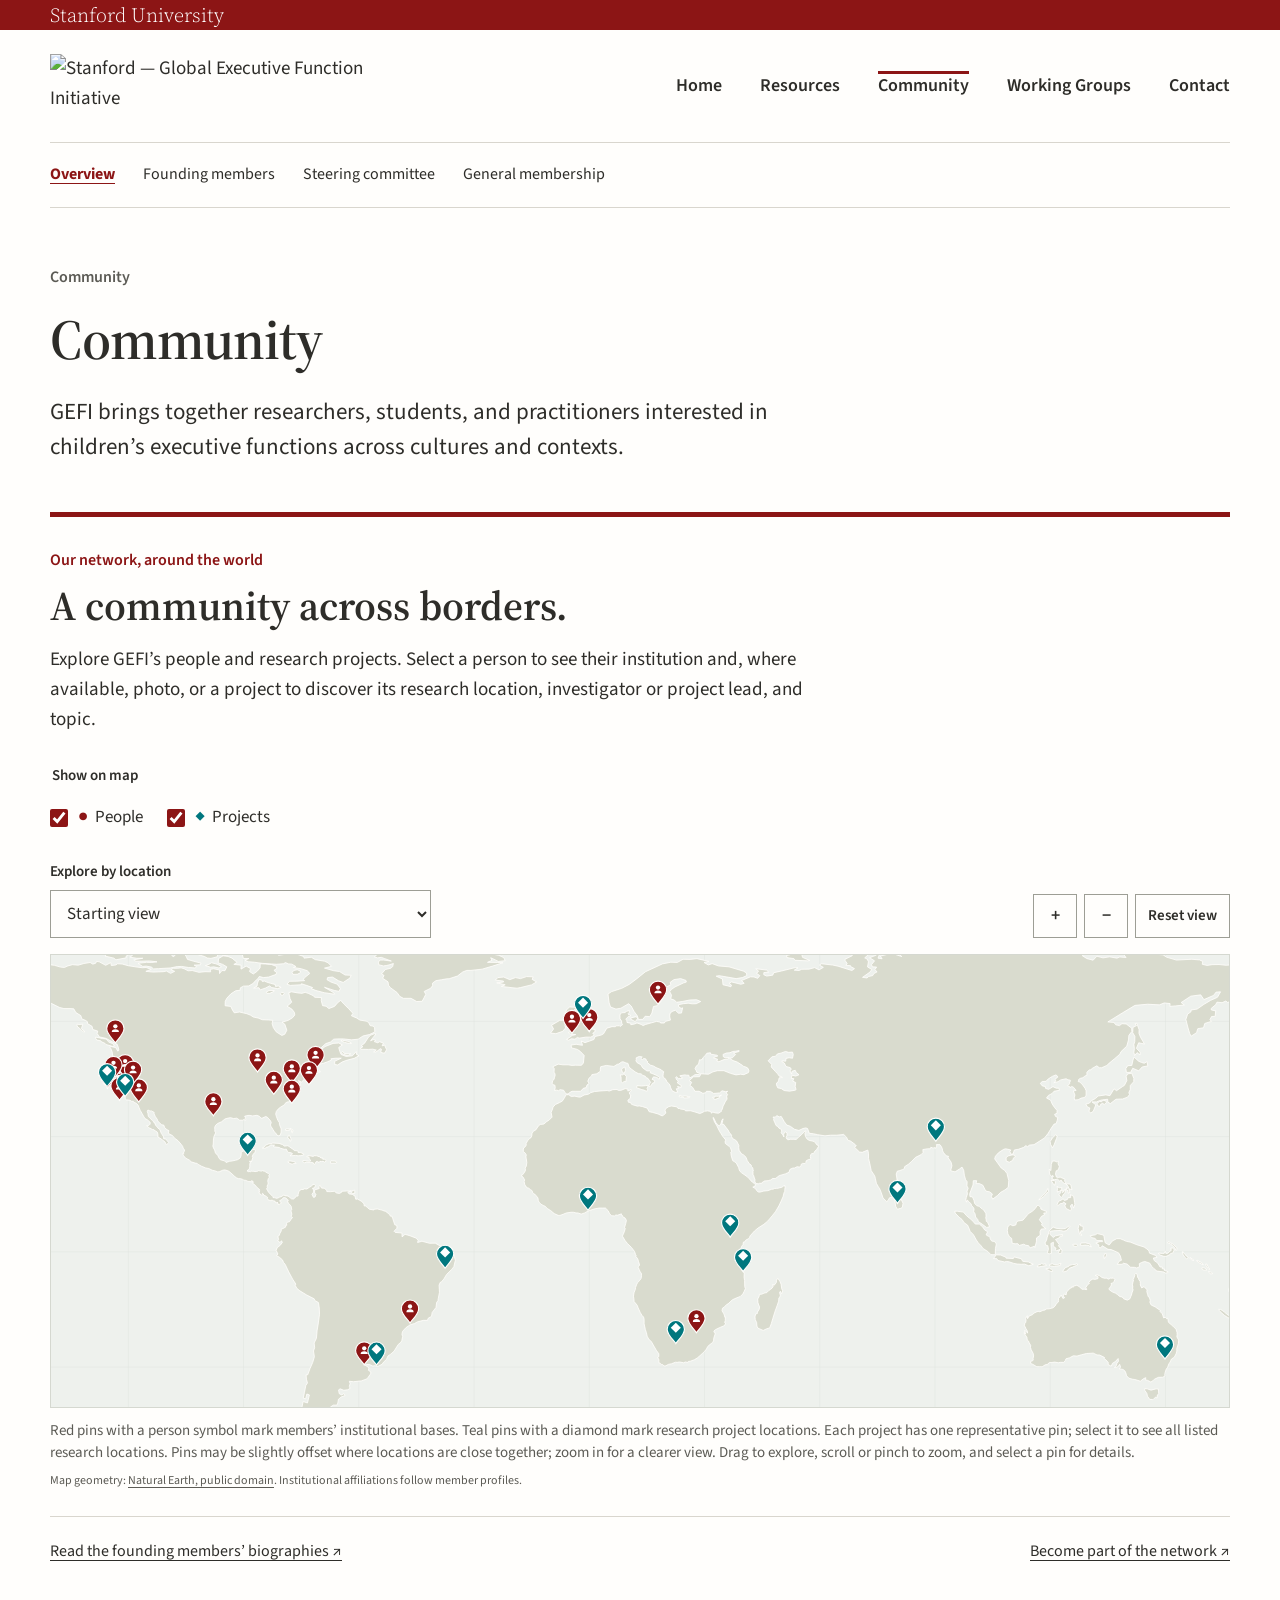
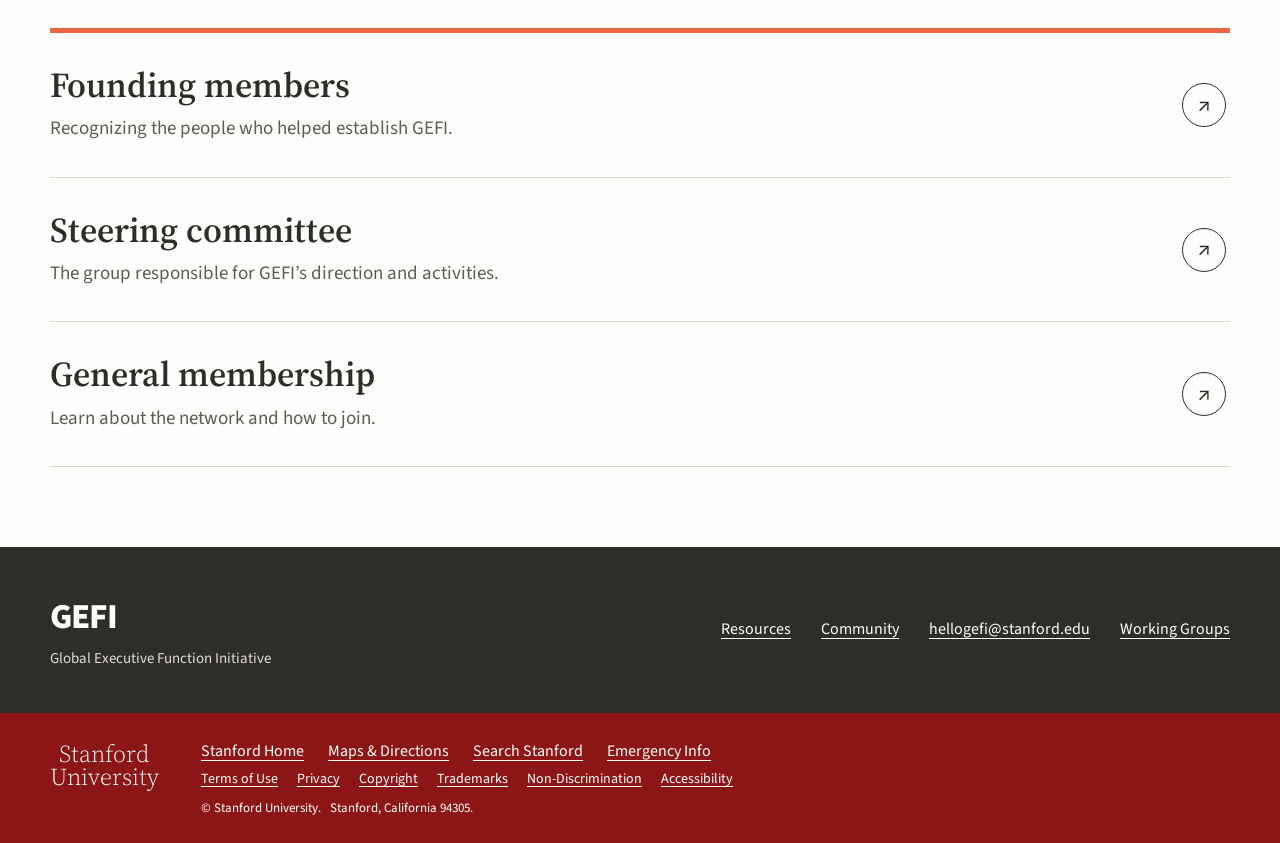
==== commit eeea074e: "Apply community feedback to website and map" ====
--- a/community.html
+++ b/community.html
@@ -3,11 +3,11 @@
 <meta name="description" content="Meet GEFI’s founding community, learn about its Steering Committee, and explore Network Membership."><title>Community | GEFI</title>
 <link rel="preconnect" href="https://fonts.googleapis.com"><link rel="preconnect" href="https://fonts.gstatic.com" crossorigin>
 <link href="https://fonts.googleapis.com/css2?family=Source+Sans+3:wght@400;500;600;700;800&family=Source+Serif+4:wght@400;500;600;700&display=swap" rel="stylesheet">
-<link rel="stylesheet" href="styles.css?v=20261116-clean"><link rel="icon" href="favicon.svg" type="image/svg+xml"><script src="script.js" defer></script><script src="member-roles.js" defer></script><script src="community-map.js?v=20261124-stephen" defer></script></head>
+<link rel="stylesheet" href="styles.css?v=20261116-clean"><link rel="icon" href="favicon.svg" type="image/svg+xml"><script src="script.js" defer></script><script src="member-roles.js" defer></script><script src="community-map.js?v=20261124-lipina" defer></script></head>
 <body><a class="skip-link" href="#main">Skip to content</a>
 <div class="university-bar"><div class="wrap"><a href="https://www.stanford.edu/">Stanford University</a></div></div>
 <header class="site-header wrap"><a class="brand" href="index.html" aria-label="GEFI home"><img class="brand-logo" src="assets/stanford-wordmark.png" width="368" height="64" alt="Stanford — Global Executive Function Initiative"></a>
-<button class="menu-toggle" aria-expanded="false" aria-controls="site-nav">Menu</button><nav id="site-nav" class="site-nav" aria-label="Main navigation"><a href="index.html">Home</a><a href="resources.html">Resources</a><a href="community.html" aria-current="page">Community</a><a href="working-groups.html">Working Groups</a></nav></header>
+<button class="menu-toggle" aria-expanded="false" aria-controls="site-nav">Menu</button><nav id="site-nav" class="site-nav" aria-label="Main navigation"><a href="index.html">Home</a><a href="resources.html">Resources</a><a href="community.html" aria-current="page">Community</a><a href="working-groups.html">Working Groups</a><a href="mailto:hellogefi@stanford.edu">Contact</a></nav></header>
 <main id="main" class="wrap"><nav class="section-nav" aria-label="Community"><a href="community.html" aria-current="page">Overview</a><a href="founding-members.html">Founding members</a><a href="steering-committee.html">Steering committee</a><a href="membership.html">General membership</a></nav><section class="page-intro"><p class="eyebrow">Community</p><h1>Community</h1><p class="lede">GEFI brings together researchers, students, and practitioners interested in children’s executive functions across cultures and contexts.</p></section><section class="community-atlas" aria-labelledby="map-heading">
 <div class="atlas-heading"><div><p class="eyebrow">Our network, around the world</p><h2 id="map-heading">A community across borders.</h2></div></div>
 <p class="atlas-intro">Explore GEFI’s people and research projects. Select a person to see their institution and, where available, photo, or a project to discover its research location, investigator or project lead, and topic.</p>
@@ -18,6 +18,6 @@
 </div>
 <noscript><p>Enable JavaScript to explore the interactive map, or <a href="founding-members.html">browse all founding members and their biographies</a>.</p></noscript>
 <p class="atlas-next"><a href="founding-members.html">Read the founding members’ biographies ↗</a><a href="membership.html">Become part of the network ↗</a></p>
-</section><div class="directory"><a class="directory-row" href="founding-members.html"><span class="row-number">01</span><div><h2>Founding members</h2><p>Recognizing the people who helped establish GEFI.</p></div><span class="row-arrow" aria-hidden="true">↗</span></a><a class="directory-row" href="steering-committee.html"><span class="row-number">02</span><div><h2>Steering committee</h2><p>The group responsible for GEFI’s direction and activities.</p></div><span class="row-arrow" aria-hidden="true">↗</span></a><a class="directory-row" href="membership.html"><span class="row-number">03</span><div><h2>General membership</h2><p>Learn about the network and how to join.</p></div><span class="row-arrow" aria-hidden="true">↗</span></a></div><script id="community-member-data" type="application/json">[{"id": "ishita-ahmed", "name": "Ishita Ahmed", "institution": "Stanford University", "location": "stanford", "city": "Stanford", "country": "United States", "longitude": -122.1697, "latitude": 37.4275, "image": "assets/legacy/ishita_ahmed_0.png", "tag": "Founding member", "profile": "founding-members.html#ishita-ahmed", "roles": {"foundingMember": true, "steeringCommittee": false, "workingGroups": []}}, {"id": "lucia-alcala", "name": "Lucía Alcalá", "institution": "California State University, Fullerton", "location": "fullerton", "city": "Fullerton", "country": "United States", "longitude": -117.9243, "latitude": 33.8829, "image": "assets/legacy/lucia_alcala_0.jpg", "tag": "Founding member", "profile": "founding-members.html#lucia-alcala", "roles": {"foundingMember": true, "steeringCommittee": true, "workingGroups": []}}, {"id": "sara-baker", "name": "Sara Baker", "institution": "University of Cambridge", "location": "cambridge-uk", "city": "Cambridge", "country": "United Kingdom", "longitude": 0.1192, "latitude": 52.2053, "image": "assets/legacy/sara_headshot_may_2018_0.jpg", "tag": "Founding member", "profile": "founding-members.html#sara-baker", "roles": {"foundingMember": true, "steeringCommittee": true, "workingGroups": []}}, {"id": "stephen-bayley", "name": "Stephen Bayley", "institution": "International Rescue Committee, Airbel Impact Lab", "location": "unconfirmed", "city": "", "country": "", "longitude": null, "latitude": null, "image": "assets/legacy/stephen_1_0.jpg", "tag": "Founding member", "profile": "founding-members.html#stephen-bayley", "roles": {"foundingMember": true, "steeringCommittee": false, "workingGroups": []}}, {"id": "adele-diamond", "name": "Adele Diamond", "institution": "University of British Columbia", "location": "vancouver", "city": "Vancouver", "country": "Canada", "longitude": -123.246, "latitude": 49.2606, "image": "assets/legacy/ad-san_biagio_2.jpg", "tag": "Founding member", "profile": "founding-members.html#adele-diamond", "roles": {"foundingMember": true, "steeringCommittee": false, "workingGroups": []}}, {"id": "sabine-doebel", "name": "Sabine Doebel", "institution": "George Mason University", "location": "fairfax", "city": "Fairfax", "country": "United States", "longitude": -77.3064, "latitude": 38.8315, "image": "assets/legacy/doebel_headshot1_1_0.jpg", "tag": "Founding member", "profile": "founding-members.html#sabine-doebel", "roles": {"foundingMember": true, "steeringCommittee": true, "workingGroups": []}}, {"id": "catherine-draper", "name": "Catherine Draper", "institution": "University of the Witwatersrand", "location": "johannesburg", "city": "Johannesburg", "country": "South Africa", "longitude": 28.0305, "latitude": -26.1929, "image": "assets/legacy/cathi_draper_1.jpg", "tag": "Founding member", "profile": "founding-members.html#catherine-draper", "roles": {"foundingMember": true, "steeringCommittee": false, "workingGroups": []}}, {"id": "nikhit-dsa", "name": "Nikhit D’Sa", "institution": "University of Notre Dame", "location": "notre-dame", "city": "Notre Dame", "country": "United States", "longitude": -86.2353, "latitude": 41.7056, "image": "assets/legacy/nds_0.png", "tag": "Founding member", "profile": "founding-members.html#nikhit-dsa", "roles": {"foundingMember": true, "steeringCommittee": false, "workingGroups": []}}, {"id": "steven-howard", "name": "Steven Howard", "institution": "University of Oxford", "location": "oxford", "city": "Oxford", "country": "United Kingdom", "longitude": -1.2577, "latitude": 51.752, "image": "assets/legacy/steven_howard_0.jpg", "tag": "Founding member", "profile": "founding-members.html#steven-howard", "roles": {"foundingMember": true, "steeringCommittee": false, "workingGroups": []}}, {"id": "matthew-jukes", "name": "Matthew Jukes", "institution": "RTI International", "location": "durham", "city": "Durham", "country": "United States", "longitude": -78.877, "latitude": 35.8992, "image": "assets/legacy/matthew_-_headshot_0.jpg", "tag": "Founding member", "profile": "founding-members.html#matthew-jukes", "roles": {"foundingMember": true, "steeringCommittee": false, "workingGroups": []}}, {"id": "cristine-legare", "name": "Cristine Legare", "institution": "The University of Texas at Austin", "location": "austin", "city": "Austin", "country": "United States", "longitude": -97.7341, "latitude": 30.2849, "image": "assets/legacy/legare_headshot_1_0.jpeg", "tag": "Founding member", "profile": "founding-members.html#cristine-legare", "roles": {"foundingMember": true, "steeringCommittee": true, "workingGroups": []}}, {"id": "sebastian-lipina", "name": "Sebastián Lipina", "institution": "CEMIC–CONICET", "location": "buenos-aires", "city": "Buenos Aires", "country": "Argentina", "longitude": -58.46, "latitude": -34.55, "image": "assets/legacy/sebastian_lipina_0.jpg", "tag": "Founding member", "profile": "founding-members.html#sebastian-lipina", "roles": {"foundingMember": true, "steeringCommittee": true, "workingGroups": []}}, {"id": "mateus-mazzaferro", "name": "Mateus Mazzaferro", "institution": "Stanford University", "location": "stanford", "city": "Stanford", "country": "United States", "longitude": -122.1697, "latitude": 37.4275, "image": "assets/legacy/img_6095_0.jpg", "tag": "Founding member", "profile": "founding-members.html#mateus-mazzaferro", "roles": {"foundingMember": true, "steeringCommittee": true, "workingGroups": []}}, {"id": "dana-mccoy", "name": "Dana McCoy", "institution": "Harvard University", "location": "cambridge-us", "city": "Cambridge, Massachusetts", "country": "United States", "longitude": -71.1222, "latitude": 42.3744, "image": "assets/legacy/dana_mccoy_0.png", "tag": "Founding member", "profile": "founding-members.html#dana-mccoy", "roles": {"foundingMember": true, "steeringCommittee": false, "workingGroups": []}}, {"id": "dana-miller-cotto", "name": "Dana Miller-Cotto", "institution": "University of California, Berkeley", "location": "berkeley", "city": "Berkeley", "country": "United States", "longitude": -122.2585, "latitude": 37.8719, "image": "assets/legacy/dana_miller_cotto_0.png", "tag": "Founding member", "profile": "founding-members.html#dana-miller-cotto", "roles": {"foundingMember": true, "steeringCommittee": true, "workingGroups": []}}, {"id": "yuko-munakata", "name": "Yuko Munakata", "institution": "University of California, Davis", "location": "davis", "city": "Davis", "country": "United States", "longitude": -121.7617, "latitude": 38.5382, "image": "assets/legacy/yuko_munakata_1_0.jpeg", "tag": "Founding member", "profile": "founding-members.html#yuko-munakata", "roles": {"foundingMember": true, "steeringCommittee": true, "workingGroups": []}}, {"id": "jelena-obradovic", "name": "Jelena Obradović", "institution": "Stanford University", "location": "stanford", "city": "Stanford", "country": "United States", "longitude": -122.1697, "latitude": 37.4275, "image": "assets/legacy/jelena-obradovic_1_0.jpg", "tag": "Founding member", "profile": "founding-members.html#jelena-obradovic", "roles": {"foundingMember": true, "steeringCommittee": true, "workingGroups": []}}, {"id": "kavindya-thennakoon", "name": "Kavindya Thennakoon", "institution": "Stanford University", "location": "stanford", "city": "Stanford", "country": "United States", "longitude": -122.1697, "latitude": 37.4275, "image": "assets/legacy/screenshot_2025-01-21_at_1.17.17_pm_0.png", "tag": "Founding member", "profile": "founding-members.html#kavindya-thennakoon", "roles": {"foundingMember": true, "steeringCommittee": false, "workingGroups": []}}, {"id": "lisa-thorell", "name": "Lisa Thorell", "institution": "Karolinska Institutet", "location": "stockholm", "city": "Stockholm", "country": "Sweden", "longitude": 18.0245, "latitude": 59.3498, "image": "assets/legacy/lisa_thorell_0.jpg", "tag": "Founding member", "profile": "founding-members.html#lisa-thorell", "roles": {"foundingMember": true, "steeringCommittee": false, "workingGroups": []}}, {"id": "mike-willoughby", "name": "Mike Willoughby", "institution": "RTI International", "location": "durham", "city": "Durham", "country": "United States", "longitude": -78.877, "latitude": 35.8992, "image": "assets/legacy/mike_willoughby_0.jpg", "tag": "Founding member", "profile": "founding-members.html#mike-willoughby", "roles": {"foundingMember": true, "steeringCommittee": false, "workingGroups": []}}, {"id": "sharon-wolf", "name": "Sharon Wolf", "institution": "University of Pennsylvania", "location": "philadelphia", "city": "Philadelphia", "country": "United States", "longitude": -75.1932, "latitude": 39.9522, "image": "assets/legacy/sharon_wolf_0.jpg", "tag": "Founding member", "profile": "founding-members.html#sharon-wolf", "roles": {"foundingMember": true, "steeringCommittee": false, "workingGroups": []}}, {"id": "paulo-laurence", "name": "Paulo Laurence", "institution": "Federal University of ABC", "location": "santo-andre", "city": "Santo André", "country": "Brazil", "longitude": -46.5333, "latitude": -23.6639, "image": "assets/paulo-laurence.png", "profile": "steering-committee.html#paulo-laurence", "roles": {"foundingMember": false, "steeringCommittee": true, "workingGroups": []}}]</script><script id="community-project-data" type="application/json">[{"id": "roots-of-learning", "memberIds": ["ishita-ahmed"], "name": "Roots of Learning: Grounding Executive Functions in Rural Bangladesh", "pi": "Ishita Ahmed", "leadLabel": "Project lead", "timeline": "2024–2025 fellowship; study start/end dates not published", "status": "Research project", "locations": [{"id": "rural-bangladesh", "city": "Rural Bangladesh", "country": "Bangladesh", "longitude": 90.35, "latitude": 23.68, "precision": "country", "locationNote": "Country-level marker; specific field sites are not identified in the funding profile."}], "url": "https://kingcenter.stanford.edu/ishita-ahmed-0", "sources": [{"title": "Stanford King Center — fellowship project", "url": "https://kingcenter.stanford.edu/ishita-ahmed-0"}], "summary": "Dissertation research on culturally relevant assessment of children’s executive functions.", "verificationNotes": "The academic year is the fellowship period, not an inferred fieldwork interval. Lead is the dissertation researcher; formal grant PI designation is not claimed.", "lastVerified": "2026-10-31"}, {"id": "sri-lanka-emotion-awareness", "memberIds": ["kavindya-thennakoon"], "name": "Building and Measuring Emotion Awareness and Regulation in K-2 Classrooms in Sri Lanka", "pi": "Kavindya Thennakoon", "leadLabel": "Project lead", "timeline": "2024–2025 fellowship; subsequent project end date not published", "status": "Reported research", "locations": [{"id": "kurunegala", "city": "Kurunegala district", "country": "Sri Lanka", "longitude": 80.36, "latitude": 7.49, "precision": "district", "locationNote": "District-level marker representing two school sites; exact schools are not mapped."}], "url": "https://ed.stanford.edu/admissions/financing/doctoral/lopatin", "sources": [{"title": "Stanford GSE — fellowship year and title", "url": "https://ed.stanford.edu/admissions/financing/doctoral/lopatin"}, {"title": "Researcher’s final report — field sites", "url": "https://ed.stanford.edu/sites/ed/files/file_uploads/finalreport_-amirlopatinfellowship2024_kavindya-thennakoon_resized.pdf"}], "summary": "Research on culturally responsive measures of foundational skills in early primary classrooms.", "verificationNotes": "The fellowship directory establishes 2024–2025; the report identifies Kurunegala. Ongoing status is not assumed.", "lastVerified": "2026-10-31"}, {"id": "efeito", "memberIds": ["mateus-mazzaferro"], "name": "Executive Function Evaluation in The Outback (EFEITO)", "pi": "Mateus Mazzaferro", "leadLabel": "Project lead", "timeline": "2024–2025 funding; 12-month longitudinal design; calendar fieldwork dates not published", "status": "Research project", "locations": [{"id": "alagoas", "city": "Sertão of Alagoas", "country": "Brazil", "longitude": -37.4, "latitude": -9.4, "precision": "regional", "locationNote": "Approximate regional marker; not an individual household or school."}, {"id": "pernambuco", "city": "Sertão of Pernambuco", "country": "Brazil", "longitude": -38.6, "latitude": -8.3, "precision": "regional", "locationNote": "Approximate regional marker; not an individual household or school."}, {"id": "ceara", "city": "Sertão of Ceará", "country": "Brazil", "longitude": -39.5, "latitude": -5.5, "precision": "regional", "locationNote": "Approximate regional marker; not an individual household or school."}], "url": "https://kingcenter.stanford.edu/people/mateus-morante-mazzaferro", "sources": [{"title": "Stanford King Center — EFEITO funding profile", "url": "https://kingcenter.stanford.edu/people/mateus-morante-mazzaferro"}], "summary": "Longitudinal research on heat exposure and children’s executive-function development with Amigos do Bem.", "verificationNotes": "Funding year and proposed design duration are distinguished from fieldwork dates. State-level research regions are public; pin coordinates are approximate, not sourced field-site coordinates.", "lastVerified": "2026-10-31"}, {"id": "quality-preschool-ghana", "memberIds": ["sharon-wolf"], "name": "Quality Preschool for Ghana (QP4G)", "pi": "Sharon Wolf", "leadLabel": "PI", "timeline": "2015–2018 original evaluation; longitudinal follow-up through 2027 via LEAD", "status": "Longitudinal follow-up", "locations": [{"id": "greater-accra", "city": "Greater Accra Region", "country": "Ghana", "longitude": -0.2, "latitude": 5.7, "precision": "regional", "locationNote": "Regional marker representing participating schools, not one particular field site."}], "url": "https://poverty-action.org/impacts-teacher-training-and-parental-engagement-kindergarten-quality-ghana", "sources": [{"title": "IPA — original evaluation and dates", "url": "https://poverty-action.org/impacts-teacher-training-and-parental-engagement-kindergarten-quality-ghana"}, {"title": "Sharon Wolf — current projects and follow-up", "url": "https://www.sharonwolf.com/copy-of-projects"}, {"title": "British Academy — principal investigator", "url": "https://www.thebritishacademy.ac.uk/projects/early-childhood-impacts-quality-preschool-ghana-teacher-training-primary-grade-outcomes/"}], "summary": "Teacher training and preschool-quality research followed into later childhood.", "verificationNotes": "Sharon is explicitly named PI for the sustained-impact follow-up by the British Academy. QP4G is collaborative; this entry highlights the GEFI investigator rather than claiming sole leadership.", "lastVerified": "2026-10-31"}, {"id": "rlpl-kenya", "memberIds": ["mike-willoughby"], "name": "Red-Light Purple-Light Games in Preprimary Classrooms in Kenya", "pi": "Michael T. Willoughby", "leadLabel": "Study lead", "timeline": "8-week intervention; published March 2021; calendar fieldwork dates not stated", "status": "Completed study", "locations": [{"id": "nairobi", "city": "Nairobi County", "country": "Kenya", "longitude": 36.82, "latitude": -1.29, "precision": "county", "locationNote": "County-level marker; the study involved multiple preprimary centres."}], "url": "https://www.frontiersin.org/journals/psychology/articles/10.3389/fpsyg.2021.633049/full", "sources": [{"title": "Primary research article — Kenya trial", "url": "https://www.frontiersin.org/journals/psychology/articles/10.3389/fpsyg.2021.633049/full"}], "summary": "Classroom-based trial of executive-function games in preprimary education.", "verificationNotes": "The article credits Willoughby with design and analysis supervision; a formal sole-PI role is not asserted. Publication year is not fieldwork year. This is historical research, not evidence of a current Kenya project.", "lastVerified": "2026-10-31"}, {"id": "maya-european-american-ef", "memberIds": ["lucia-alcala"], "name": "The Development of Executive Function Skills in Maya and European-American Children", "pi": "Lucía Alcalá", "leadLabel": "Project lead", "timeline": "Award announced 2020; collaborator participation documented 2021–2023; full study dates unconfirmed", "status": "Dates to confirm", "locations": [{"id": "yucatan-peninsula", "city": "Yucatán Peninsula", "country": "Mexico", "longitude": -88.8, "latitude": 20.0, "precision": "regional", "locationNote": "Broad regional marker for Yucatec Maya research; exact community is not assigned."}], "url": "https://news.fullerton.edu/2020/06/may-grants-emeriti-accomplishments/", "sources": [{"title": "CSUF — project title and grant recipient", "url": "https://news.fullerton.edu/2020/06/may-grants-emeriti-accomplishments/"}, {"title": "Collaborator CV — participation period", "url": "https://cdmx.ciesas.edu.mx/wp-content/uploads/2025/05/Jaime-I.-Chi-Pech.pdf"}], "summary": "Cross-cultural research on executive-function development in Maya and European-American children.", "verificationNotes": "2021–2023 refers to the collaborator’s participation, not verified complete project dates. The regional pin is deliberately approximate. A newer STEAM project was found on a self-authored social profile but its dates and research sites need confirmation.", "lastVerified": "2026-10-31"}, {"id": "early-years-library", "memberIds": ["sara-baker"], "name": "Early Years Library", "pi": "Sara Baker", "leadLabel": "Project lead", "timeline": "Dates not shown", "status": "Project", "locations": [{"id": "england", "city": "England", "country": "United Kingdom", "longitude": -1.5, "latitude": 52.5, "precision": "country", "locationNote": "Representative marker for the project in England."}], "url": "https://www.pedalhub.net/projects/item/early-years-library/", "sources": [{"title": "PEDAL — Early Years Library", "url": "https://www.pedalhub.net/projects/item/early-years-library/"}, {"title": "Nuffield Foundation — feasibility and pilot trial", "url": "https://www.nuffieldfoundation.org/project/a-feasibility-and-pilot-trial-of-the-early-years-library"}], "summary": "Common elements of effective early years interventions, including evidence-based support for self-regulation.", "verificationNotes": "Sara Baker requested this project replace Stepping Stones; trial described as taking place in England.", "lastVerified": "2026-10-31"}, {"id": "sprouts", "memberIds": ["steven-howard"], "name": "SPROUTS: Study of Preschoolers’ Self-Regulation and Outcomes, Undertaking Transition to School", "pi": "Steven Howard", "leadLabel": "Project lead", "timeline": "Three-year longitudinal study; calendar start/end dates not published on the study homepage", "status": "Research project", "locations": [{"id": "new-south-wales", "city": "New South Wales", "country": "Australia", "longitude": 150.0, "latitude": -33.0, "precision": "regional", "locationNote": "State-level marker for participating NSW families; not the investigator’s office."}], "url": "https://www.sprouts-study.com.au/", "sources": [{"title": "SPROUTS — study design, locations and leadership", "url": "https://www.sprouts-study.com.au/"}], "summary": "Longitudinal research on self-regulation as children move from preschool to primary school.", "verificationNotes": "Howard is part of the named leadership group, not claimed to be the sole PI. Duration comes from the study page; calendar dates have not been inferred.", "lastVerified": "2026-10-31"}, {"id": "ef-context-miller-cotto", "memberIds": ["dana-miller-cotto"], "name": "Determining How Context Shapes Children’s Executive Function Performance", "pi": "Dana Miller-Cotto", "leadLabel": "Project lead", "timeline": "Listed for Fall 2026; full project start/end dates not stated", "status": "Recruitment listed 2026", "locations": [{"id": "berkeley", "city": "Berkeley", "country": "United States", "longitude": -122.27, "latitude": 37.87, "precision": "city", "locationNote": "City-level marker for research settings; individual schools and homes are not mapped."}, {"id": "oakland", "city": "Oakland", "country": "United States", "longitude": -122.27, "latitude": 37.8, "precision": "city", "locationNote": "City-level marker for research settings; individual schools and homes are not mapped."}], "url": "https://urapprojects.berkeley.edu/detail.php?id=20337-2", "sources": [{"title": "UC Berkeley URAP — Fall 2026 project listing", "url": "https://urapprojects.berkeley.edu/detail.php?id=20337-2"}], "summary": "Study of how assessment settings relate to children’s observed executive-function performance.", "verificationNotes": "Berkeley and Oakland are explicitly named field locations. Fall 2026 is a recruitment listing, not a complete project interval.", "lastVerified": "2026-10-31"}, {"id": "sunrise-south-africa", "memberIds": ["catherine-draper"], "name": "SUNRISE: South Africa", "pi": "Catherine Draper", "leadLabel": "South Africa investigator", "timeline": "2018–2019 pilot funding; protocol published 2021; current end date unconfirmed", "status": "Pilot research", "locations": [{"id": "south-africa", "city": "South Africa", "country": "South Africa", "longitude": 25, "latitude": -29, "precision": "country", "locationNote": "Country-level marker. The published protocol describes both urban and rural pilot settings."}], "url": "https://www.wits.ac.za/media/wits-university/faculties-and-schools/health-sciences/research-entities/documents/FHS%202019%20report%20to%20URC.pdf", "sources": [{"title": "University of the Witwatersrand — pilot grant", "url": "https://www.wits.ac.za/media/wits-university/faculties-and-schools/health-sciences/research-entities/documents/FHS%202019%20report%20to%20URC.pdf"}, {"title": "SUNRISE primary study protocol", "url": "https://findresearcher.sdu.dk/ws/portalfiles/portal/194327266/e049267.full.pdf"}], "summary": "Early-years research on movement behaviours, executive functions and related developmental outcomes.", "verificationNotes": "The grant names Draper; the primary protocol lists her as the local chief investigator. Pin stays at country level, not an inferred exact field site.", "lastVerified": "2026-10-31"}, {"id": "magic", "memberIds": ["jelena-obradovic"], "name": "MAGIC: Measuring Acquisition & Growth of Inquiry & Curiosity", "pi": "Jelena Obradović", "leadLabel": "Project lead", "timeline": "Preliminary findings presented 2025; ongoing per lab page; start/end dates not published", "status": "Ongoing per lab page", "locations": [{"id": "san-francisco-bay", "city": "San Francisco Bay Area", "country": "United States", "longitude": -122.25, "latitude": 37.65, "precision": "regional", "locationNote": "Regional marker for the project’s school partnerships around the Bay Area."}], "url": "https://sparklab.stanford.edu/studies", "sources": [{"title": "SPARK Lab — ongoing MAGIC project", "url": "https://sparklab.stanford.edu/studies"}], "summary": "Development of measures of curiosity, creative thinking, problem-solving and scientific inquiry.", "verificationNotes": "Lab-led project. Public page names regional partnerships and a 2025 presentation; no complete grant interval is supplied.", "lastVerified": "2026-10-31"}, {"id": "community-sel-tanzania", "memberIds": ["matthew-jukes"], "name": "Building an Assessment of Community-Defined Social-Emotional Competencies in Tanzania", "pi": "Matthew Jukes", "leadLabel": "Study lead", "timeline": "Data collected 2017; article published 2021", "status": "Completed study", "locations": [{"id": "mtwara", "city": "Mtwara", "country": "Tanzania", "longitude": 40.18, "latitude": -10.27, "precision": "regional", "locationNote": "Regional marker for the Mtwara study; specific participating schools are not mapped."}], "url": "https://www.rti.org/publication/building-assessment-community-defined-social-emotional-competencies-ground-tanzania", "sources": [{"title": "RTI — primary research publication and 2017 fieldwork", "url": "https://www.rti.org/publication/building-assessment-community-defined-social-emotional-competencies-ground-tanzania"}], "summary": "Research on locally valued competencies and culturally grounded social-emotional assessment.", "verificationNotes": "The primary publication identifies 2017 fieldwork in Mtwara. First author is described as study lead rather than claiming a formal sole-PI role.", "lastVerified": "2026-10-31"}]</script></main>
-<footer class="site-footer"><div class="wrap footer-inner"><div><a class="footer-brand" href="index.html">GEFI</a><p>Global Executive Function Initiative</p></div><div class="footer-links"><a href="resources.html">Resources</a><a href="community.html">Community</a><a href="mailto:hellogefi@stanford.edu">hellogefi@stanford.edu</a></div></div></footer>
+</section><div class="directory"><a class="directory-row" href="founding-members.html"><span class="row-number">01</span><div><h2>Founding members</h2><p>Recognizing the people who helped establish GEFI.</p></div><span class="row-arrow" aria-hidden="true">↗</span></a><a class="directory-row" href="steering-committee.html"><span class="row-number">02</span><div><h2>Steering committee</h2><p>The group responsible for GEFI’s direction and activities.</p></div><span class="row-arrow" aria-hidden="true">↗</span></a><a class="directory-row" href="membership.html"><span class="row-number">03</span><div><h2>General membership</h2><p>Learn about the network and how to join.</p></div><span class="row-arrow" aria-hidden="true">↗</span></a></div><script id="community-member-data" type="application/json">[{"id": "ishita-ahmed", "name": "Ishita Ahmed", "institution": "Stanford University", "location": "stanford", "city": "Stanford", "country": "United States", "longitude": -122.1697, "latitude": 37.4275, "image": "assets/legacy/ishita_ahmed_0.png", "tag": "Founding member", "profile": "founding-members.html#ishita-ahmed", "roles": {"foundingMember": true, "steeringCommittee": false, "workingGroups": []}}, {"id": "lucia-alcala", "name": "Lucía Alcalá", "institution": "California State University, Fullerton", "location": "fullerton", "city": "Fullerton", "country": "United States", "longitude": -117.9243, "latitude": 33.8829, "image": "assets/legacy/lucia_alcala_0.jpg", "tag": "Founding member", "profile": "founding-members.html#lucia-alcala", "roles": {"foundingMember": true, "steeringCommittee": true, "workingGroups": []}}, {"id": "sara-baker", "name": "Sara Baker", "institution": "University of Cambridge", "location": "cambridge-uk", "city": "Cambridge", "country": "United Kingdom", "longitude": 0.1192, "latitude": 52.2053, "image": "assets/legacy/sara_headshot_may_2018_0.jpg", "tag": "Founding member", "profile": "founding-members.html#sara-baker", "roles": {"foundingMember": true, "steeringCommittee": true, "workingGroups": []}}, {"id": "stephen-bayley", "name": "Stephen Bayley", "institution": "International Rescue Committee, Airbel Impact Lab", "location": "unconfirmed", "city": "", "country": "", "longitude": null, "latitude": null, "image": "assets/legacy/stephen_1_0.jpg", "tag": "Founding member", "profile": "founding-members.html#stephen-bayley", "roles": {"foundingMember": true, "steeringCommittee": false, "workingGroups": []}}, {"id": "adele-diamond", "name": "Adele Diamond", "institution": "University of British Columbia", "location": "vancouver", "city": "Vancouver", "country": "Canada", "longitude": -123.246, "latitude": 49.2606, "image": "assets/legacy/ad-san_biagio_2.jpg", "tag": "Founding member", "profile": "founding-members.html#adele-diamond", "roles": {"foundingMember": true, "steeringCommittee": false, "workingGroups": []}}, {"id": "sabine-doebel", "name": "Sabine Doebel", "institution": "George Mason University", "location": "fairfax", "city": "Fairfax", "country": "United States", "longitude": -77.3064, "latitude": 38.8315, "image": "assets/legacy/doebel_headshot1_1_0.jpg", "tag": "Founding member", "profile": "founding-members.html#sabine-doebel", "roles": {"foundingMember": true, "steeringCommittee": true, "workingGroups": []}}, {"id": "catherine-draper", "name": "Catherine Draper", "institution": "University of the Witwatersrand", "location": "johannesburg", "city": "Johannesburg", "country": "South Africa", "longitude": 28.0305, "latitude": -26.1929, "image": "assets/legacy/cathi_draper_1.jpg", "tag": "Founding member", "profile": "founding-members.html#catherine-draper", "roles": {"foundingMember": true, "steeringCommittee": false, "workingGroups": []}}, {"id": "nikhit-dsa", "name": "Nikhit D’Sa", "institution": "University of Notre Dame", "location": "notre-dame", "city": "Notre Dame", "country": "United States", "longitude": -86.2353, "latitude": 41.7056, "image": "assets/legacy/nds_0.png", "tag": "Founding member", "profile": "founding-members.html#nikhit-dsa", "roles": {"foundingMember": true, "steeringCommittee": false, "workingGroups": []}}, {"id": "steven-howard", "name": "Steven Howard", "institution": "University of Oxford", "location": "oxford", "city": "Oxford", "country": "United Kingdom", "longitude": -1.2577, "latitude": 51.752, "image": "assets/legacy/steven_howard_0.jpg", "tag": "Founding member", "profile": "founding-members.html#steven-howard", "roles": {"foundingMember": true, "steeringCommittee": false, "workingGroups": []}}, {"id": "matthew-jukes", "name": "Matthew Jukes", "institution": "RTI International", "location": "durham", "city": "Durham", "country": "United States", "longitude": -78.877, "latitude": 35.8992, "image": "assets/legacy/matthew_-_headshot_0.jpg", "tag": "Founding member", "profile": "founding-members.html#matthew-jukes", "roles": {"foundingMember": true, "steeringCommittee": false, "workingGroups": []}}, {"id": "cristine-legare", "name": "Cristine Legare", "institution": "The University of Texas at Austin", "location": "austin", "city": "Austin", "country": "United States", "longitude": -97.7341, "latitude": 30.2849, "image": "assets/legacy/legare_headshot_1_0.jpeg", "tag": "Founding member", "profile": "founding-members.html#cristine-legare", "roles": {"foundingMember": true, "steeringCommittee": true, "workingGroups": []}}, {"id": "sebastian-lipina", "name": "Sebastián Lipina", "institution": "CEMIC–CONICET", "location": "buenos-aires", "city": "Buenos Aires", "country": "Argentina", "longitude": -58.46, "latitude": -34.55, "image": "assets/legacy/sebastian_lipina_0.jpg", "tag": "Founding member", "profile": "founding-members.html#sebastian-lipina", "roles": {"foundingMember": true, "steeringCommittee": true, "workingGroups": []}}, {"id": "mateus-mazzaferro", "name": "Mateus Mazzaferro", "institution": "Stanford University", "location": "stanford", "city": "Stanford", "country": "United States", "longitude": -122.1697, "latitude": 37.4275, "image": "assets/legacy/img_6095_0.jpg", "tag": "Founding member", "profile": "founding-members.html#mateus-mazzaferro", "roles": {"foundingMember": true, "steeringCommittee": true, "workingGroups": []}}, {"id": "dana-mccoy", "name": "Dana McCoy", "institution": "Harvard University", "location": "cambridge-us", "city": "Cambridge, Massachusetts", "country": "United States", "longitude": -71.1222, "latitude": 42.3744, "image": "assets/legacy/dana_mccoy_0.png", "tag": "Founding member", "profile": "founding-members.html#dana-mccoy", "roles": {"foundingMember": true, "steeringCommittee": false, "workingGroups": []}}, {"id": "dana-miller-cotto", "name": "Dana Miller-Cotto", "institution": "University of California, Berkeley", "location": "berkeley", "city": "Berkeley", "country": "United States", "longitude": -122.2585, "latitude": 37.8719, "image": "assets/legacy/dana_miller_cotto_0.png", "tag": "Founding member", "profile": "founding-members.html#dana-miller-cotto", "roles": {"foundingMember": true, "steeringCommittee": true, "workingGroups": []}}, {"id": "yuko-munakata", "name": "Yuko Munakata", "institution": "University of California, Davis", "location": "davis", "city": "Davis", "country": "United States", "longitude": -121.7617, "latitude": 38.5382, "image": "assets/legacy/yuko_munakata_1_0.jpeg", "tag": "Founding member", "profile": "founding-members.html#yuko-munakata", "roles": {"foundingMember": true, "steeringCommittee": true, "workingGroups": []}}, {"id": "jelena-obradovic", "name": "Jelena Obradović", "institution": "Stanford University", "location": "stanford", "city": "Stanford", "country": "United States", "longitude": -122.1697, "latitude": 37.4275, "image": "assets/legacy/jelena-obradovic_1_0.jpg", "tag": "Founding member", "profile": "founding-members.html#jelena-obradovic", "roles": {"foundingMember": true, "steeringCommittee": true, "workingGroups": []}}, {"id": "kavindya-thennakoon", "name": "Kavindya Thennakoon", "institution": "Stanford University", "location": "stanford", "city": "Stanford", "country": "United States", "longitude": -122.1697, "latitude": 37.4275, "image": "assets/legacy/screenshot_2025-01-21_at_1.17.17_pm_0.png", "tag": "Founding member", "profile": "founding-members.html#kavindya-thennakoon", "roles": {"foundingMember": true, "steeringCommittee": false, "workingGroups": []}}, {"id": "lisa-thorell", "name": "Lisa Thorell", "institution": "Karolinska Institutet", "location": "stockholm", "city": "Stockholm", "country": "Sweden", "longitude": 18.0245, "latitude": 59.3498, "image": "assets/legacy/lisa_thorell_0.jpg", "tag": "Founding member", "profile": "founding-members.html#lisa-thorell", "roles": {"foundingMember": true, "steeringCommittee": false, "workingGroups": []}}, {"id": "mike-willoughby", "name": "Mike Willoughby", "institution": "RTI International", "location": "durham", "city": "Durham", "country": "United States", "longitude": -78.877, "latitude": 35.8992, "image": "assets/legacy/mike_willoughby_0.jpg", "tag": "Founding member", "profile": "founding-members.html#mike-willoughby", "roles": {"foundingMember": true, "steeringCommittee": false, "workingGroups": []}}, {"id": "sharon-wolf", "name": "Sharon Wolf", "institution": "University of Pennsylvania", "location": "philadelphia", "city": "Philadelphia", "country": "United States", "longitude": -75.1932, "latitude": 39.9522, "image": "assets/legacy/sharon_wolf_0.jpg", "tag": "Founding member", "profile": "founding-members.html#sharon-wolf", "roles": {"foundingMember": true, "steeringCommittee": false, "workingGroups": []}}, {"id": "paulo-laurence", "name": "Paulo Laurence", "institution": "Federal University of ABC", "location": "santo-andre", "city": "Santo André", "country": "Brazil", "longitude": -46.5333, "latitude": -23.6639, "image": "assets/paulo-laurence.png", "profile": "steering-committee.html#paulo-laurence", "roles": {"foundingMember": false, "steeringCommittee": true, "workingGroups": []}}]</script><script id="community-project-data" type="application/json">[{"id": "roots-of-learning", "memberIds": ["ishita-ahmed"], "name": "Roots of Learning: Grounding Executive Functions in Rural Bangladesh", "pi": "Ishita Ahmed", "leadLabel": "Project lead", "timeline": "2024–2025 fellowship; study start/end dates not published", "status": "Research project", "locations": [{"id": "rural-bangladesh", "city": "Rural Bangladesh", "country": "Bangladesh", "longitude": 90.35, "latitude": 23.68, "precision": "country", "locationNote": "Country-level marker; specific field sites are not identified in the funding profile."}], "url": "https://kingcenter.stanford.edu/ishita-ahmed-0", "sources": [{"title": "Stanford King Center — fellowship project", "url": "https://kingcenter.stanford.edu/ishita-ahmed-0"}], "summary": "Dissertation research on culturally relevant assessment of children’s executive functions.", "verificationNotes": "The academic year is the fellowship period, not an inferred fieldwork interval. Lead is the dissertation researcher; formal grant PI designation is not claimed.", "lastVerified": "2026-10-31"}, {"id": "sri-lanka-emotion-awareness", "memberIds": ["kavindya-thennakoon"], "name": "Building and Measuring Emotion Awareness and Regulation in K-2 Classrooms in Sri Lanka", "pi": "Kavindya Thennakoon", "leadLabel": "Project lead", "timeline": "2024–2025 fellowship; subsequent project end date not published", "status": "Reported research", "locations": [{"id": "kurunegala", "city": "Kurunegala district", "country": "Sri Lanka", "longitude": 80.36, "latitude": 7.49, "precision": "district", "locationNote": "District-level marker representing two school sites; exact schools are not mapped."}], "url": "https://ed.stanford.edu/admissions/financing/doctoral/lopatin", "sources": [{"title": "Stanford GSE — fellowship year and title", "url": "https://ed.stanford.edu/admissions/financing/doctoral/lopatin"}, {"title": "Researcher’s final report — field sites", "url": "https://ed.stanford.edu/sites/ed/files/file_uploads/finalreport_-amirlopatinfellowship2024_kavindya-thennakoon_resized.pdf"}], "summary": "Research on culturally responsive measures of foundational skills in early primary classrooms.", "verificationNotes": "The fellowship directory establishes 2024–2025; the report identifies Kurunegala. Ongoing status is not assumed.", "lastVerified": "2026-10-31"}, {"id": "efeito", "memberIds": ["mateus-mazzaferro"], "name": "Executive Function Evaluation in The Outback (EFEITO)", "pi": "Mateus Mazzaferro", "leadLabel": "Project lead", "timeline": "2024–2025 funding; 12-month longitudinal design; calendar fieldwork dates not published", "status": "Research project", "locations": [{"id": "alagoas", "city": "Sertão of Alagoas", "country": "Brazil", "longitude": -37.4, "latitude": -9.4, "precision": "regional", "locationNote": "Approximate regional marker; not an individual household or school."}, {"id": "pernambuco", "city": "Sertão of Pernambuco", "country": "Brazil", "longitude": -38.6, "latitude": -8.3, "precision": "regional", "locationNote": "Approximate regional marker; not an individual household or school."}, {"id": "ceara", "city": "Sertão of Ceará", "country": "Brazil", "longitude": -39.5, "latitude": -5.5, "precision": "regional", "locationNote": "Approximate regional marker; not an individual household or school."}], "url": "https://kingcenter.stanford.edu/people/mateus-morante-mazzaferro", "sources": [{"title": "Stanford King Center — EFEITO funding profile", "url": "https://kingcenter.stanford.edu/people/mateus-morante-mazzaferro"}], "summary": "Longitudinal research on heat exposure and children’s executive-function development with Amigos do Bem.", "verificationNotes": "Funding year and proposed design duration are distinguished from fieldwork dates. State-level research regions are public; pin coordinates are approximate, not sourced field-site coordinates.", "lastVerified": "2026-10-31"}, {"id": "quality-preschool-ghana", "memberIds": ["sharon-wolf"], "name": "Quality Preschool for Ghana (QP4G)", "pi": "Sharon Wolf", "leadLabel": "PI", "timeline": "2015–2018 original evaluation; longitudinal follow-up through 2027 via LEAD", "status": "Longitudinal follow-up", "locations": [{"id": "greater-accra", "city": "Greater Accra Region", "country": "Ghana", "longitude": -0.2, "latitude": 5.7, "precision": "regional", "locationNote": "Regional marker representing participating schools, not one particular field site."}], "url": "https://poverty-action.org/impacts-teacher-training-and-parental-engagement-kindergarten-quality-ghana", "sources": [{"title": "IPA — original evaluation and dates", "url": "https://poverty-action.org/impacts-teacher-training-and-parental-engagement-kindergarten-quality-ghana"}, {"title": "Sharon Wolf — current projects and follow-up", "url": "https://www.sharonwolf.com/copy-of-projects"}, {"title": "British Academy — principal investigator", "url": "https://www.thebritishacademy.ac.uk/projects/early-childhood-impacts-quality-preschool-ghana-teacher-training-primary-grade-outcomes/"}], "summary": "Teacher training and preschool-quality research followed into later childhood.", "verificationNotes": "Sharon is explicitly named PI for the sustained-impact follow-up by the British Academy. QP4G is collaborative; this entry highlights the GEFI investigator rather than claiming sole leadership.", "lastVerified": "2026-10-31"}, {"id": "rlpl-kenya", "memberIds": ["mike-willoughby"], "name": "Red-Light Purple-Light Games in Preprimary Classrooms in Kenya", "pi": "Michael T. Willoughby", "leadLabel": "Study lead", "timeline": "8-week intervention; published March 2021; calendar fieldwork dates not stated", "status": "Completed study", "locations": [{"id": "nairobi", "city": "Nairobi County", "country": "Kenya", "longitude": 36.82, "latitude": -1.29, "precision": "county", "locationNote": "County-level marker; the study involved multiple preprimary centres."}], "url": "https://www.frontiersin.org/journals/psychology/articles/10.3389/fpsyg.2021.633049/full", "sources": [{"title": "Primary research article — Kenya trial", "url": "https://www.frontiersin.org/journals/psychology/articles/10.3389/fpsyg.2021.633049/full"}], "summary": "Classroom-based trial of executive-function games in preprimary education.", "verificationNotes": "The article credits Willoughby with design and analysis supervision; a formal sole-PI role is not asserted. Publication year is not fieldwork year. This is historical research, not evidence of a current Kenya project.", "lastVerified": "2026-10-31"}, {"id": "maya-european-american-ef", "memberIds": ["lucia-alcala"], "name": "The Development of Executive Function Skills in Maya and European-American Children", "pi": "Lucía Alcalá", "leadLabel": "Project lead", "timeline": "Award announced 2020; collaborator participation documented 2021–2023; full study dates unconfirmed", "status": "Dates to confirm", "locations": [{"id": "yucatan-peninsula", "city": "Yucatán Peninsula", "country": "Mexico", "longitude": -88.8, "latitude": 20.0, "precision": "regional", "locationNote": "Broad regional marker for Yucatec Maya research; exact community is not assigned."}], "url": "https://news.fullerton.edu/2020/06/may-grants-emeriti-accomplishments/", "sources": [{"title": "CSUF — project title and grant recipient", "url": "https://news.fullerton.edu/2020/06/may-grants-emeriti-accomplishments/"}, {"title": "Collaborator CV — participation period", "url": "https://cdmx.ciesas.edu.mx/wp-content/uploads/2025/05/Jaime-I.-Chi-Pech.pdf"}], "summary": "Cross-cultural research on executive-function development in Maya and European-American children.", "verificationNotes": "2021–2023 refers to the collaborator’s participation, not verified complete project dates. The regional pin is deliberately approximate. A newer STEAM project was found on a self-authored social profile but its dates and research sites need confirmation.", "lastVerified": "2026-10-31"}, {"id": "early-years-library", "memberIds": ["sara-baker"], "name": "Early Years Library", "pi": "Sara Baker", "leadLabel": "Project lead", "timeline": "Dates not shown", "status": "Project", "locations": [{"id": "england", "city": "England", "country": "United Kingdom", "longitude": -1.5, "latitude": 52.5, "precision": "country", "locationNote": "Representative marker for the project in England."}], "url": "https://www.pedalhub.net/projects/item/early-years-library/", "sources": [{"title": "PEDAL — Early Years Library", "url": "https://www.pedalhub.net/projects/item/early-years-library/"}, {"title": "Nuffield Foundation — feasibility and pilot trial", "url": "https://www.nuffieldfoundation.org/project/a-feasibility-and-pilot-trial-of-the-early-years-library"}], "summary": "Common elements of effective early years interventions, including evidence-based support for self-regulation.", "verificationNotes": "Sara Baker requested this project replace Stepping Stones; trial described as taking place in England.", "lastVerified": "2026-10-31"}, {"id": "sprouts", "memberIds": ["steven-howard"], "name": "SPROUTS: Study of Preschoolers’ Self-Regulation and Outcomes, Undertaking Transition to School", "pi": "Steven Howard", "leadLabel": "Project lead", "timeline": "Three-year longitudinal study; calendar start/end dates not published on the study homepage", "status": "Research project", "locations": [{"id": "new-south-wales", "city": "New South Wales", "country": "Australia", "longitude": 150.0, "latitude": -33.0, "precision": "regional", "locationNote": "State-level marker for participating NSW families; not the investigator’s office."}], "url": "https://www.sprouts-study.com.au/", "sources": [{"title": "SPROUTS — study design, locations and leadership", "url": "https://www.sprouts-study.com.au/"}], "summary": "Longitudinal research on self-regulation as children move from preschool to primary school.", "verificationNotes": "Howard is part of the named leadership group, not claimed to be the sole PI. Duration comes from the study page; calendar dates have not been inferred.", "lastVerified": "2026-10-31"}, {"id": "ef-context-miller-cotto", "memberIds": ["dana-miller-cotto"], "name": "Determining How Context Shapes Children’s Executive Function Performance", "pi": "Dana Miller-Cotto", "leadLabel": "Project lead", "timeline": "Listed for Fall 2026; full project start/end dates not stated", "status": "Recruitment listed 2026", "locations": [{"id": "berkeley", "city": "Berkeley", "country": "United States", "longitude": -122.27, "latitude": 37.87, "precision": "city", "locationNote": "City-level marker for research settings; individual schools and homes are not mapped."}, {"id": "oakland", "city": "Oakland", "country": "United States", "longitude": -122.27, "latitude": 37.8, "precision": "city", "locationNote": "City-level marker for research settings; individual schools and homes are not mapped."}], "url": "https://urapprojects.berkeley.edu/detail.php?id=20337-2", "sources": [{"title": "UC Berkeley URAP — Fall 2026 project listing", "url": "https://urapprojects.berkeley.edu/detail.php?id=20337-2"}], "summary": "Study of how assessment settings relate to children’s observed executive-function performance.", "verificationNotes": "Berkeley and Oakland are explicitly named field locations. Fall 2026 is a recruitment listing, not a complete project interval.", "lastVerified": "2026-10-31"}, {"id": "sunrise-south-africa", "memberIds": ["catherine-draper"], "name": "SUNRISE: South Africa", "pi": "Catherine Draper", "leadLabel": "South Africa investigator", "timeline": "2018–2019 pilot funding; protocol published 2021; current end date unconfirmed", "status": "Pilot research", "locations": [{"id": "south-africa", "city": "South Africa", "country": "South Africa", "longitude": 25, "latitude": -29, "precision": "country", "locationNote": "Country-level marker. The published protocol describes both urban and rural pilot settings."}], "url": "https://www.wits.ac.za/media/wits-university/faculties-and-schools/health-sciences/research-entities/documents/FHS%202019%20report%20to%20URC.pdf", "sources": [{"title": "University of the Witwatersrand — pilot grant", "url": "https://www.wits.ac.za/media/wits-university/faculties-and-schools/health-sciences/research-entities/documents/FHS%202019%20report%20to%20URC.pdf"}, {"title": "SUNRISE primary study protocol", "url": "https://findresearcher.sdu.dk/ws/portalfiles/portal/194327266/e049267.full.pdf"}], "summary": "Early-years research on movement behaviours, executive functions and related developmental outcomes.", "verificationNotes": "The grant names Draper; the primary protocol lists her as the local chief investigator. Pin stays at country level, not an inferred exact field site.", "lastVerified": "2026-10-31"}, {"id": "magic", "memberIds": ["jelena-obradovic"], "name": "MAGIC: Measuring Acquisition & Growth of Inquiry & Curiosity", "pi": "Jelena Obradović", "leadLabel": "Project lead", "timeline": "Preliminary findings presented 2025; ongoing per lab page; start/end dates not published", "status": "Ongoing per lab page", "locations": [{"id": "san-francisco-bay", "city": "San Francisco Bay Area", "country": "United States", "longitude": -122.25, "latitude": 37.65, "precision": "regional", "locationNote": "Regional marker for the project’s school partnerships around the Bay Area."}], "url": "https://sparklab.stanford.edu/studies", "sources": [{"title": "SPARK Lab — ongoing MAGIC project", "url": "https://sparklab.stanford.edu/studies"}], "summary": "Development of measures of curiosity, creative thinking, problem-solving and scientific inquiry.", "verificationNotes": "Lab-led project. Public page names regional partnerships and a 2025 presentation; no complete grant interval is supplied.", "lastVerified": "2026-10-31"}, {"id": "community-sel-tanzania", "memberIds": ["matthew-jukes"], "name": "Building an Assessment of Community-Defined Social-Emotional Competencies in Tanzania", "pi": "Matthew Jukes", "leadLabel": "Study lead", "timeline": "Data collected 2017; article published 2021", "status": "Completed study", "locations": [{"id": "mtwara", "city": "Mtwara", "country": "Tanzania", "longitude": 40.18, "latitude": -10.27, "precision": "regional", "locationNote": "Regional marker for the Mtwara study; specific participating schools are not mapped."}], "url": "https://www.rti.org/publication/building-assessment-community-defined-social-emotional-competencies-ground-tanzania", "sources": [{"title": "RTI — primary research publication and 2017 fieldwork", "url": "https://www.rti.org/publication/building-assessment-community-defined-social-emotional-competencies-ground-tanzania"}], "summary": "Research on locally valued competencies and culturally grounded social-emotional assessment.", "verificationNotes": "The primary publication identifies 2017 fieldwork in Mtwara. First author is described as study lead rather than claiming a formal sole-PI role.", "lastVerified": "2026-10-31"}, {"id": "ef-development-low-ses-buenos-aires", "memberIds": ["sebastian-lipina"], "name": "Executive Function Development in Children and Adolescents Living in Low-SES Contexts", "pi": ["Sebastián Lipina", "Soledad Segretin"], "leadLabel": "Project leads", "summary": "Executive function development among children and adolescents living in low-SES contexts.", "locations": [{"id": "buenos-aires", "city": "Buenos Aires", "country": "Argentina", "longitude": -58.3816, "latitude": -34.6037, "precision": "city"}], "timeline": "1996–present", "status": "Ongoing", "verificationNotes": "Project details supplied by Sebastián Lipina.", "institution": "UNA, CEMIC–CONICET"}]</script></main>
+<footer class="site-footer"><div class="wrap footer-inner"><div><a class="footer-brand" href="index.html">GEFI</a><p>Global Executive Function Initiative</p></div><div class="footer-links"><a href="resources.html">Resources</a><a href="community.html">Community</a><a href="mailto:hellogefi@stanford.edu">hellogefi@stanford.edu</a><a href="working-groups.html">Working Groups</a></div></div></footer>
 <div class="stanford-footer"><div class="wrap stanford-footer-inner"><a class="stanford-signature" href="https://www.stanford.edu/">Stanford<br>University</a><div><nav aria-label="Stanford resources"><ul><li><a href="https://www.stanford.edu/">Stanford Home</a></li><li><a href="https://visit.stanford.edu/plan/">Maps &amp; Directions</a></li><li><a href="https://www.stanford.edu/search/">Search Stanford</a></li><li><a href="https://emergency.stanford.edu/">Emergency Info</a></li></ul><ul class="stanford-policy-links"><li><a href="https://www.stanford.edu/site/terms/">Terms of Use</a></li><li><a href="https://www.stanford.edu/site/privacy/">Privacy</a></li><li><a href="https://uit.stanford.edu/security/copyright-infringement">Copyright</a></li><li><a href="https://adminguide.stanford.edu/chapter-1/subchapter-5/policy-1-5-4">Trademarks</a></li><li><a href="https://studentservices.stanford.edu/more-resources/student-policies/non-academic/non-discrimination">Non-Discrimination</a></li><li><a href="https://www.stanford.edu/site/accessibility">Accessibility</a></li></ul></nav><p>© Stanford University. &nbsp; Stanford, California 94305.</p></div></div></div></body></html>
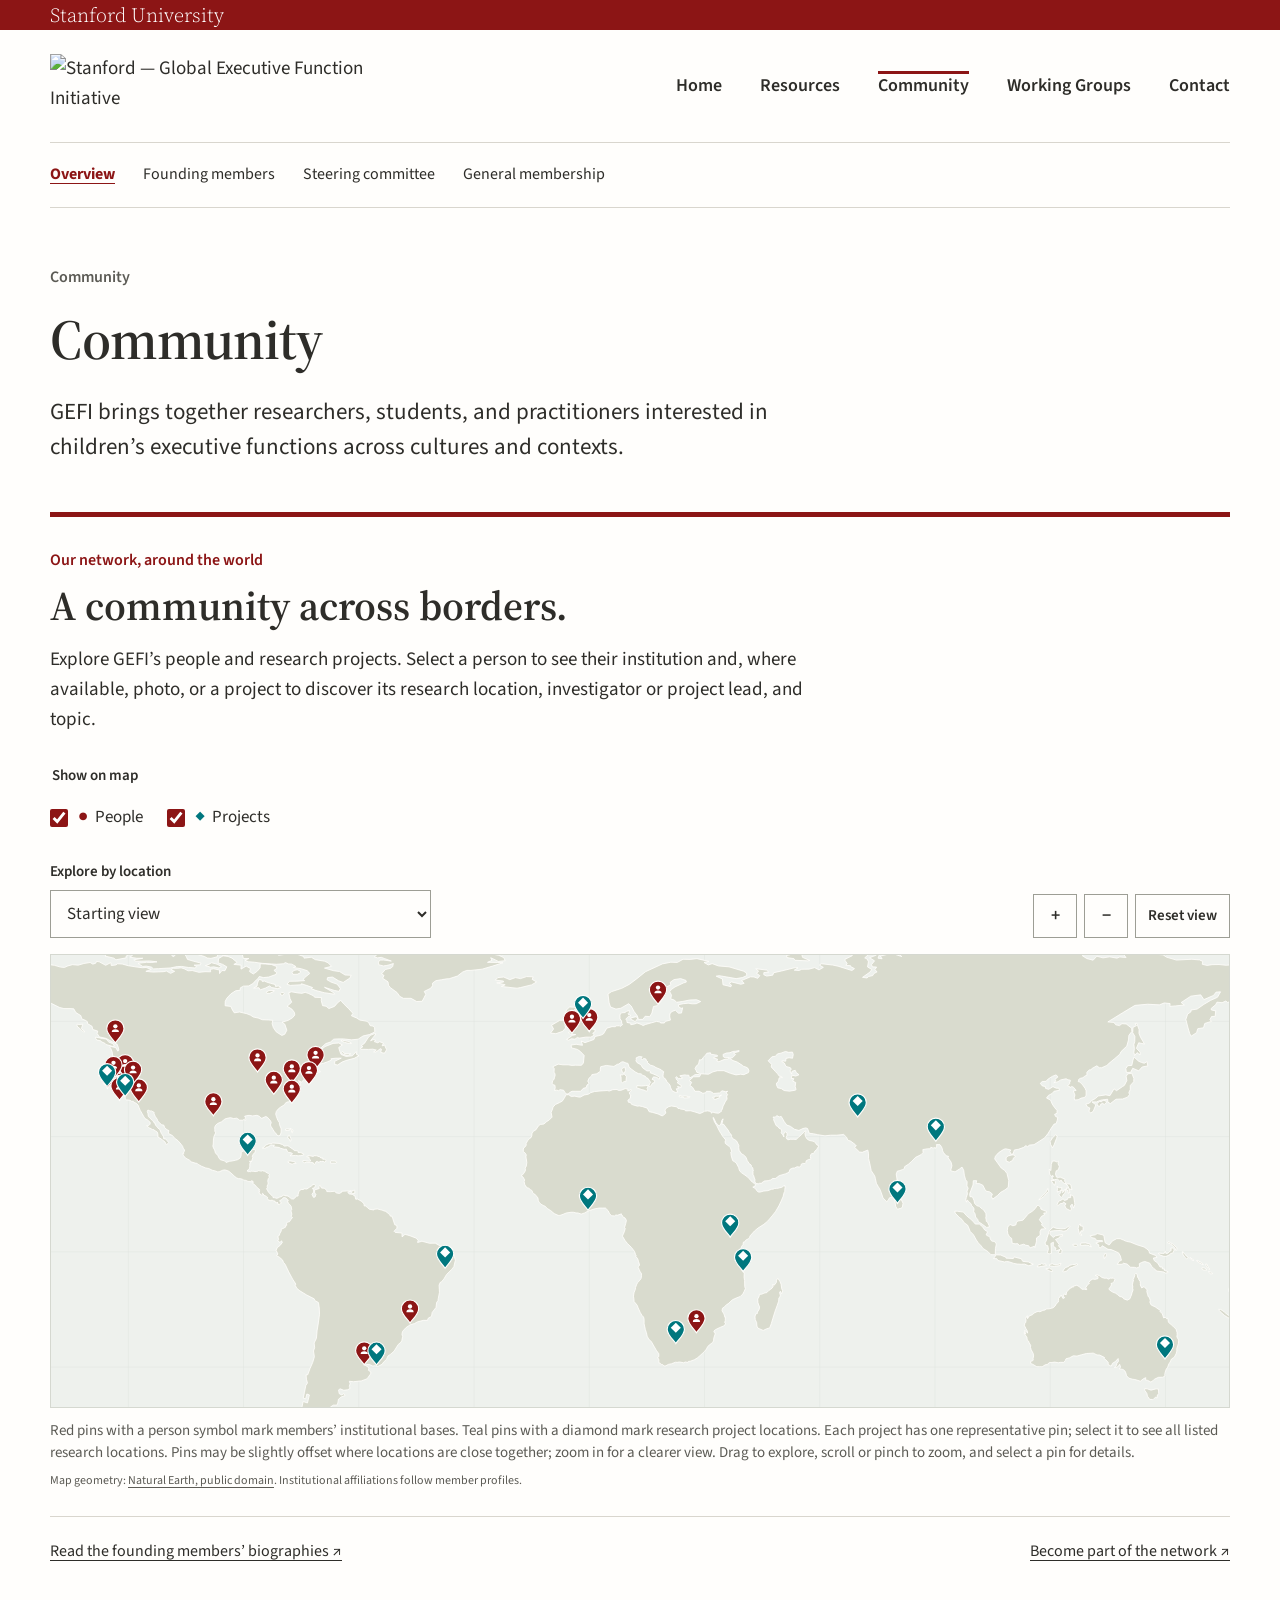
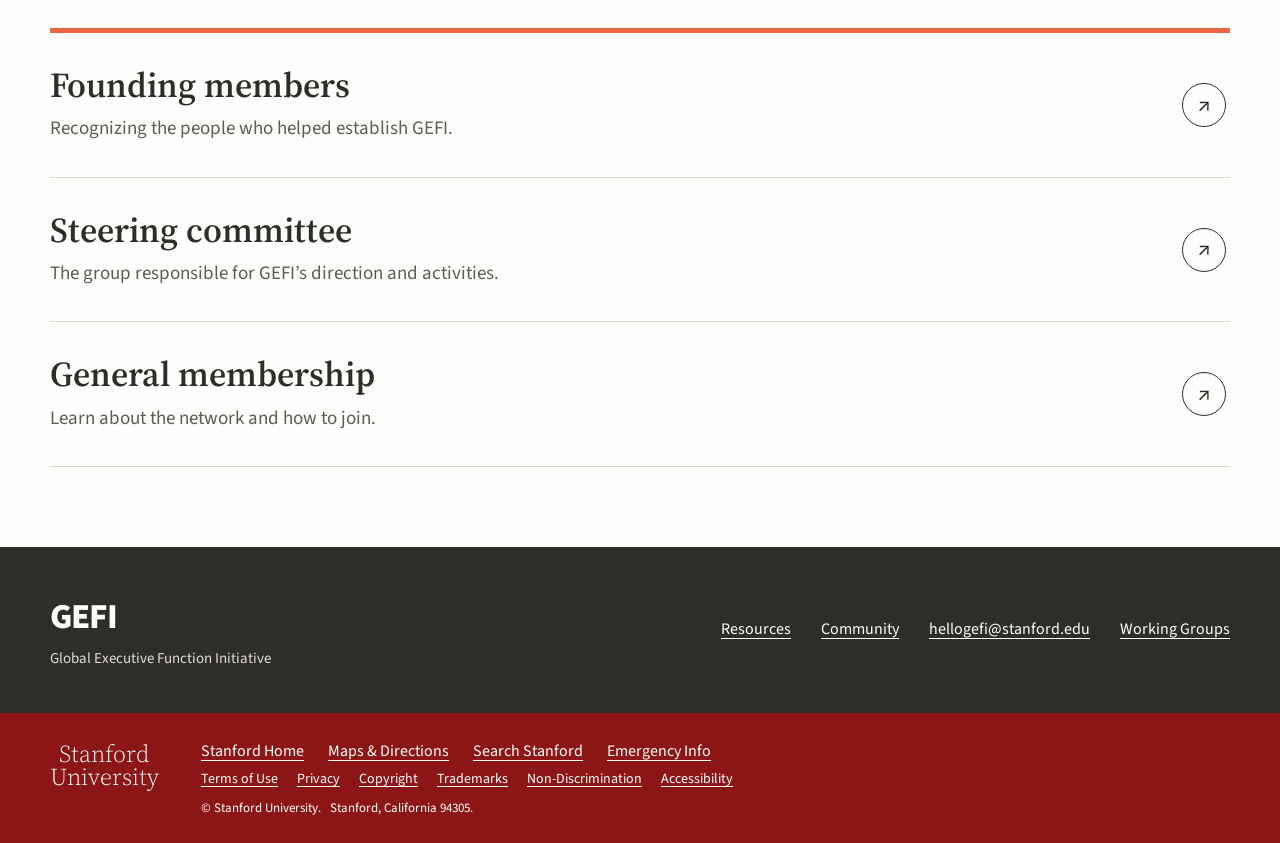
==== commit 6702e628: "Update SPARK Lab and add STAR project" ====
--- a/community.html
+++ b/community.html
@@ -18,6 +18,6 @@
 </div>
 <noscript><p>Enable JavaScript to explore the interactive map, or <a href="founding-members.html">browse all founding members and their biographies</a>.</p></noscript>
 <p class="atlas-next"><a href="founding-members.html">Read the founding members’ biographies ↗</a><a href="membership.html">Become part of the network ↗</a></p>
-</section><div class="directory"><a class="directory-row" href="founding-members.html"><span class="row-number">01</span><div><h2>Founding members</h2><p>Recognizing the people who helped establish GEFI.</p></div><span class="row-arrow" aria-hidden="true">↗</span></a><a class="directory-row" href="steering-committee.html"><span class="row-number">02</span><div><h2>Steering committee</h2><p>The group responsible for GEFI’s direction and activities.</p></div><span class="row-arrow" aria-hidden="true">↗</span></a><a class="directory-row" href="membership.html"><span class="row-number">03</span><div><h2>General membership</h2><p>Learn about the network and how to join.</p></div><span class="row-arrow" aria-hidden="true">↗</span></a></div><script id="community-member-data" type="application/json">[{"id": "ishita-ahmed", "name": "Ishita Ahmed", "institution": "Stanford University", "location": "stanford", "city": "Stanford", "country": "United States", "longitude": -122.1697, "latitude": 37.4275, "image": "assets/legacy/ishita_ahmed_0.png", "tag": "Founding member", "profile": "founding-members.html#ishita-ahmed", "roles": {"foundingMember": true, "steeringCommittee": false, "workingGroups": []}}, {"id": "lucia-alcala", "name": "Lucía Alcalá", "institution": "California State University, Fullerton", "location": "fullerton", "city": "Fullerton", "country": "United States", "longitude": -117.9243, "latitude": 33.8829, "image": "assets/legacy/lucia_alcala_0.jpg", "tag": "Founding member", "profile": "founding-members.html#lucia-alcala", "roles": {"foundingMember": true, "steeringCommittee": true, "workingGroups": []}}, {"id": "sara-baker", "name": "Sara Baker", "institution": "University of Cambridge", "location": "cambridge-uk", "city": "Cambridge", "country": "United Kingdom", "longitude": 0.1192, "latitude": 52.2053, "image": "assets/legacy/sara_headshot_may_2018_0.jpg", "tag": "Founding member", "profile": "founding-members.html#sara-baker", "roles": {"foundingMember": true, "steeringCommittee": true, "workingGroups": []}}, {"id": "stephen-bayley", "name": "Stephen Bayley", "institution": "International Rescue Committee, Airbel Impact Lab", "location": "unconfirmed", "city": "", "country": "", "longitude": null, "latitude": null, "image": "assets/legacy/stephen_1_0.jpg", "tag": "Founding member", "profile": "founding-members.html#stephen-bayley", "roles": {"foundingMember": true, "steeringCommittee": false, "workingGroups": []}}, {"id": "adele-diamond", "name": "Adele Diamond", "institution": "University of British Columbia", "location": "vancouver", "city": "Vancouver", "country": "Canada", "longitude": -123.246, "latitude": 49.2606, "image": "assets/legacy/ad-san_biagio_2.jpg", "tag": "Founding member", "profile": "founding-members.html#adele-diamond", "roles": {"foundingMember": true, "steeringCommittee": false, "workingGroups": []}}, {"id": "sabine-doebel", "name": "Sabine Doebel", "institution": "George Mason University", "location": "fairfax", "city": "Fairfax", "country": "United States", "longitude": -77.3064, "latitude": 38.8315, "image": "assets/legacy/doebel_headshot1_1_0.jpg", "tag": "Founding member", "profile": "founding-members.html#sabine-doebel", "roles": {"foundingMember": true, "steeringCommittee": true, "workingGroups": []}}, {"id": "catherine-draper", "name": "Catherine Draper", "institution": "University of the Witwatersrand", "location": "johannesburg", "city": "Johannesburg", "country": "South Africa", "longitude": 28.0305, "latitude": -26.1929, "image": "assets/legacy/cathi_draper_1.jpg", "tag": "Founding member", "profile": "founding-members.html#catherine-draper", "roles": {"foundingMember": true, "steeringCommittee": false, "workingGroups": []}}, {"id": "nikhit-dsa", "name": "Nikhit D’Sa", "institution": "University of Notre Dame", "location": "notre-dame", "city": "Notre Dame", "country": "United States", "longitude": -86.2353, "latitude": 41.7056, "image": "assets/legacy/nds_0.png", "tag": "Founding member", "profile": "founding-members.html#nikhit-dsa", "roles": {"foundingMember": true, "steeringCommittee": false, "workingGroups": []}}, {"id": "steven-howard", "name": "Steven Howard", "institution": "University of Oxford", "location": "oxford", "city": "Oxford", "country": "United Kingdom", "longitude": -1.2577, "latitude": 51.752, "image": "assets/legacy/steven_howard_0.jpg", "tag": "Founding member", "profile": "founding-members.html#steven-howard", "roles": {"foundingMember": true, "steeringCommittee": false, "workingGroups": []}}, {"id": "matthew-jukes", "name": "Matthew Jukes", "institution": "RTI International", "location": "durham", "city": "Durham", "country": "United States", "longitude": -78.877, "latitude": 35.8992, "image": "assets/legacy/matthew_-_headshot_0.jpg", "tag": "Founding member", "profile": "founding-members.html#matthew-jukes", "roles": {"foundingMember": true, "steeringCommittee": false, "workingGroups": []}}, {"id": "cristine-legare", "name": "Cristine Legare", "institution": "The University of Texas at Austin", "location": "austin", "city": "Austin", "country": "United States", "longitude": -97.7341, "latitude": 30.2849, "image": "assets/legacy/legare_headshot_1_0.jpeg", "tag": "Founding member", "profile": "founding-members.html#cristine-legare", "roles": {"foundingMember": true, "steeringCommittee": true, "workingGroups": []}}, {"id": "sebastian-lipina", "name": "Sebastián Lipina", "institution": "CEMIC–CONICET", "location": "buenos-aires", "city": "Buenos Aires", "country": "Argentina", "longitude": -58.46, "latitude": -34.55, "image": "assets/legacy/sebastian_lipina_0.jpg", "tag": "Founding member", "profile": "founding-members.html#sebastian-lipina", "roles": {"foundingMember": true, "steeringCommittee": true, "workingGroups": []}}, {"id": "mateus-mazzaferro", "name": "Mateus Mazzaferro", "institution": "Stanford University", "location": "stanford", "city": "Stanford", "country": "United States", "longitude": -122.1697, "latitude": 37.4275, "image": "assets/legacy/img_6095_0.jpg", "tag": "Founding member", "profile": "founding-members.html#mateus-mazzaferro", "roles": {"foundingMember": true, "steeringCommittee": true, "workingGroups": []}}, {"id": "dana-mccoy", "name": "Dana McCoy", "institution": "Harvard University", "location": "cambridge-us", "city": "Cambridge, Massachusetts", "country": "United States", "longitude": -71.1222, "latitude": 42.3744, "image": "assets/legacy/dana_mccoy_0.png", "tag": "Founding member", "profile": "founding-members.html#dana-mccoy", "roles": {"foundingMember": true, "steeringCommittee": false, "workingGroups": []}}, {"id": "dana-miller-cotto", "name": "Dana Miller-Cotto", "institution": "University of California, Berkeley", "location": "berkeley", "city": "Berkeley", "country": "United States", "longitude": -122.2585, "latitude": 37.8719, "image": "assets/legacy/dana_miller_cotto_0.png", "tag": "Founding member", "profile": "founding-members.html#dana-miller-cotto", "roles": {"foundingMember": true, "steeringCommittee": true, "workingGroups": []}}, {"id": "yuko-munakata", "name": "Yuko Munakata", "institution": "University of California, Davis", "location": "davis", "city": "Davis", "country": "United States", "longitude": -121.7617, "latitude": 38.5382, "image": "assets/legacy/yuko_munakata_1_0.jpeg", "tag": "Founding member", "profile": "founding-members.html#yuko-munakata", "roles": {"foundingMember": true, "steeringCommittee": true, "workingGroups": []}}, {"id": "jelena-obradovic", "name": "Jelena Obradović", "institution": "Stanford University", "location": "stanford", "city": "Stanford", "country": "United States", "longitude": -122.1697, "latitude": 37.4275, "image": "assets/legacy/jelena-obradovic_1_0.jpg", "tag": "Founding member", "profile": "founding-members.html#jelena-obradovic", "roles": {"foundingMember": true, "steeringCommittee": true, "workingGroups": []}}, {"id": "kavindya-thennakoon", "name": "Kavindya Thennakoon", "institution": "Stanford University", "location": "stanford", "city": "Stanford", "country": "United States", "longitude": -122.1697, "latitude": 37.4275, "image": "assets/legacy/screenshot_2025-01-21_at_1.17.17_pm_0.png", "tag": "Founding member", "profile": "founding-members.html#kavindya-thennakoon", "roles": {"foundingMember": true, "steeringCommittee": false, "workingGroups": []}}, {"id": "lisa-thorell", "name": "Lisa Thorell", "institution": "Karolinska Institutet", "location": "stockholm", "city": "Stockholm", "country": "Sweden", "longitude": 18.0245, "latitude": 59.3498, "image": "assets/legacy/lisa_thorell_0.jpg", "tag": "Founding member", "profile": "founding-members.html#lisa-thorell", "roles": {"foundingMember": true, "steeringCommittee": false, "workingGroups": []}}, {"id": "mike-willoughby", "name": "Mike Willoughby", "institution": "RTI International", "location": "durham", "city": "Durham", "country": "United States", "longitude": -78.877, "latitude": 35.8992, "image": "assets/legacy/mike_willoughby_0.jpg", "tag": "Founding member", "profile": "founding-members.html#mike-willoughby", "roles": {"foundingMember": true, "steeringCommittee": false, "workingGroups": []}}, {"id": "sharon-wolf", "name": "Sharon Wolf", "institution": "University of Pennsylvania", "location": "philadelphia", "city": "Philadelphia", "country": "United States", "longitude": -75.1932, "latitude": 39.9522, "image": "assets/legacy/sharon_wolf_0.jpg", "tag": "Founding member", "profile": "founding-members.html#sharon-wolf", "roles": {"foundingMember": true, "steeringCommittee": false, "workingGroups": []}}, {"id": "paulo-laurence", "name": "Paulo Laurence", "institution": "Federal University of ABC", "location": "santo-andre", "city": "Santo André", "country": "Brazil", "longitude": -46.5333, "latitude": -23.6639, "image": "assets/paulo-laurence.png", "profile": "steering-committee.html#paulo-laurence", "roles": {"foundingMember": false, "steeringCommittee": true, "workingGroups": []}}]</script><script id="community-project-data" type="application/json">[{"id": "roots-of-learning", "memberIds": ["ishita-ahmed"], "name": "Roots of Learning: Grounding Executive Functions in Rural Bangladesh", "pi": "Ishita Ahmed", "leadLabel": "Project lead", "timeline": "2024–2025 fellowship; study start/end dates not published", "status": "Research project", "locations": [{"id": "rural-bangladesh", "city": "Rural Bangladesh", "country": "Bangladesh", "longitude": 90.35, "latitude": 23.68, "precision": "country", "locationNote": "Country-level marker; specific field sites are not identified in the funding profile."}], "url": "https://kingcenter.stanford.edu/ishita-ahmed-0", "sources": [{"title": "Stanford King Center — fellowship project", "url": "https://kingcenter.stanford.edu/ishita-ahmed-0"}], "summary": "Dissertation research on culturally relevant assessment of children’s executive functions.", "verificationNotes": "The academic year is the fellowship period, not an inferred fieldwork interval. Lead is the dissertation researcher; formal grant PI designation is not claimed.", "lastVerified": "2026-10-31"}, {"id": "sri-lanka-emotion-awareness", "memberIds": ["kavindya-thennakoon"], "name": "Building and Measuring Emotion Awareness and Regulation in K-2 Classrooms in Sri Lanka", "pi": "Kavindya Thennakoon", "leadLabel": "Project lead", "timeline": "2024–2025 fellowship; subsequent project end date not published", "status": "Reported research", "locations": [{"id": "kurunegala", "city": "Kurunegala district", "country": "Sri Lanka", "longitude": 80.36, "latitude": 7.49, "precision": "district", "locationNote": "District-level marker representing two school sites; exact schools are not mapped."}], "url": "https://ed.stanford.edu/admissions/financing/doctoral/lopatin", "sources": [{"title": "Stanford GSE — fellowship year and title", "url": "https://ed.stanford.edu/admissions/financing/doctoral/lopatin"}, {"title": "Researcher’s final report — field sites", "url": "https://ed.stanford.edu/sites/ed/files/file_uploads/finalreport_-amirlopatinfellowship2024_kavindya-thennakoon_resized.pdf"}], "summary": "Research on culturally responsive measures of foundational skills in early primary classrooms.", "verificationNotes": "The fellowship directory establishes 2024–2025; the report identifies Kurunegala. Ongoing status is not assumed.", "lastVerified": "2026-10-31"}, {"id": "efeito", "memberIds": ["mateus-mazzaferro"], "name": "Executive Function Evaluation in The Outback (EFEITO)", "pi": "Mateus Mazzaferro", "leadLabel": "Project lead", "timeline": "2024–2025 funding; 12-month longitudinal design; calendar fieldwork dates not published", "status": "Research project", "locations": [{"id": "alagoas", "city": "Sertão of Alagoas", "country": "Brazil", "longitude": -37.4, "latitude": -9.4, "precision": "regional", "locationNote": "Approximate regional marker; not an individual household or school."}, {"id": "pernambuco", "city": "Sertão of Pernambuco", "country": "Brazil", "longitude": -38.6, "latitude": -8.3, "precision": "regional", "locationNote": "Approximate regional marker; not an individual household or school."}, {"id": "ceara", "city": "Sertão of Ceará", "country": "Brazil", "longitude": -39.5, "latitude": -5.5, "precision": "regional", "locationNote": "Approximate regional marker; not an individual household or school."}], "url": "https://kingcenter.stanford.edu/people/mateus-morante-mazzaferro", "sources": [{"title": "Stanford King Center — EFEITO funding profile", "url": "https://kingcenter.stanford.edu/people/mateus-morante-mazzaferro"}], "summary": "Longitudinal research on heat exposure and children’s executive-function development with Amigos do Bem.", "verificationNotes": "Funding year and proposed design duration are distinguished from fieldwork dates. State-level research regions are public; pin coordinates are approximate, not sourced field-site coordinates.", "lastVerified": "2026-10-31"}, {"id": "quality-preschool-ghana", "memberIds": ["sharon-wolf"], "name": "Quality Preschool for Ghana (QP4G)", "pi": "Sharon Wolf", "leadLabel": "PI", "timeline": "2015–2018 original evaluation; longitudinal follow-up through 2027 via LEAD", "status": "Longitudinal follow-up", "locations": [{"id": "greater-accra", "city": "Greater Accra Region", "country": "Ghana", "longitude": -0.2, "latitude": 5.7, "precision": "regional", "locationNote": "Regional marker representing participating schools, not one particular field site."}], "url": "https://poverty-action.org/impacts-teacher-training-and-parental-engagement-kindergarten-quality-ghana", "sources": [{"title": "IPA — original evaluation and dates", "url": "https://poverty-action.org/impacts-teacher-training-and-parental-engagement-kindergarten-quality-ghana"}, {"title": "Sharon Wolf — current projects and follow-up", "url": "https://www.sharonwolf.com/copy-of-projects"}, {"title": "British Academy — principal investigator", "url": "https://www.thebritishacademy.ac.uk/projects/early-childhood-impacts-quality-preschool-ghana-teacher-training-primary-grade-outcomes/"}], "summary": "Teacher training and preschool-quality research followed into later childhood.", "verificationNotes": "Sharon is explicitly named PI for the sustained-impact follow-up by the British Academy. QP4G is collaborative; this entry highlights the GEFI investigator rather than claiming sole leadership.", "lastVerified": "2026-10-31"}, {"id": "rlpl-kenya", "memberIds": ["mike-willoughby"], "name": "Red-Light Purple-Light Games in Preprimary Classrooms in Kenya", "pi": "Michael T. Willoughby", "leadLabel": "Study lead", "timeline": "8-week intervention; published March 2021; calendar fieldwork dates not stated", "status": "Completed study", "locations": [{"id": "nairobi", "city": "Nairobi County", "country": "Kenya", "longitude": 36.82, "latitude": -1.29, "precision": "county", "locationNote": "County-level marker; the study involved multiple preprimary centres."}], "url": "https://www.frontiersin.org/journals/psychology/articles/10.3389/fpsyg.2021.633049/full", "sources": [{"title": "Primary research article — Kenya trial", "url": "https://www.frontiersin.org/journals/psychology/articles/10.3389/fpsyg.2021.633049/full"}], "summary": "Classroom-based trial of executive-function games in preprimary education.", "verificationNotes": "The article credits Willoughby with design and analysis supervision; a formal sole-PI role is not asserted. Publication year is not fieldwork year. This is historical research, not evidence of a current Kenya project.", "lastVerified": "2026-10-31"}, {"id": "maya-european-american-ef", "memberIds": ["lucia-alcala"], "name": "The Development of Executive Function Skills in Maya and European-American Children", "pi": "Lucía Alcalá", "leadLabel": "Project lead", "timeline": "Award announced 2020; collaborator participation documented 2021–2023; full study dates unconfirmed", "status": "Dates to confirm", "locations": [{"id": "yucatan-peninsula", "city": "Yucatán Peninsula", "country": "Mexico", "longitude": -88.8, "latitude": 20.0, "precision": "regional", "locationNote": "Broad regional marker for Yucatec Maya research; exact community is not assigned."}], "url": "https://news.fullerton.edu/2020/06/may-grants-emeriti-accomplishments/", "sources": [{"title": "CSUF — project title and grant recipient", "url": "https://news.fullerton.edu/2020/06/may-grants-emeriti-accomplishments/"}, {"title": "Collaborator CV — participation period", "url": "https://cdmx.ciesas.edu.mx/wp-content/uploads/2025/05/Jaime-I.-Chi-Pech.pdf"}], "summary": "Cross-cultural research on executive-function development in Maya and European-American children.", "verificationNotes": "2021–2023 refers to the collaborator’s participation, not verified complete project dates. The regional pin is deliberately approximate. A newer STEAM project was found on a self-authored social profile but its dates and research sites need confirmation.", "lastVerified": "2026-10-31"}, {"id": "early-years-library", "memberIds": ["sara-baker"], "name": "Early Years Library", "pi": "Sara Baker", "leadLabel": "Project lead", "timeline": "Dates not shown", "status": "Project", "locations": [{"id": "england", "city": "England", "country": "United Kingdom", "longitude": -1.5, "latitude": 52.5, "precision": "country", "locationNote": "Representative marker for the project in England."}], "url": "https://www.pedalhub.net/projects/item/early-years-library/", "sources": [{"title": "PEDAL — Early Years Library", "url": "https://www.pedalhub.net/projects/item/early-years-library/"}, {"title": "Nuffield Foundation — feasibility and pilot trial", "url": "https://www.nuffieldfoundation.org/project/a-feasibility-and-pilot-trial-of-the-early-years-library"}], "summary": "Common elements of effective early years interventions, including evidence-based support for self-regulation.", "verificationNotes": "Sara Baker requested this project replace Stepping Stones; trial described as taking place in England.", "lastVerified": "2026-10-31"}, {"id": "sprouts", "memberIds": ["steven-howard"], "name": "SPROUTS: Study of Preschoolers’ Self-Regulation and Outcomes, Undertaking Transition to School", "pi": "Steven Howard", "leadLabel": "Project lead", "timeline": "Three-year longitudinal study; calendar start/end dates not published on the study homepage", "status": "Research project", "locations": [{"id": "new-south-wales", "city": "New South Wales", "country": "Australia", "longitude": 150.0, "latitude": -33.0, "precision": "regional", "locationNote": "State-level marker for participating NSW families; not the investigator’s office."}], "url": "https://www.sprouts-study.com.au/", "sources": [{"title": "SPROUTS — study design, locations and leadership", "url": "https://www.sprouts-study.com.au/"}], "summary": "Longitudinal research on self-regulation as children move from preschool to primary school.", "verificationNotes": "Howard is part of the named leadership group, not claimed to be the sole PI. Duration comes from the study page; calendar dates have not been inferred.", "lastVerified": "2026-10-31"}, {"id": "ef-context-miller-cotto", "memberIds": ["dana-miller-cotto"], "name": "Determining How Context Shapes Children’s Executive Function Performance", "pi": "Dana Miller-Cotto", "leadLabel": "Project lead", "timeline": "Listed for Fall 2026; full project start/end dates not stated", "status": "Recruitment listed 2026", "locations": [{"id": "berkeley", "city": "Berkeley", "country": "United States", "longitude": -122.27, "latitude": 37.87, "precision": "city", "locationNote": "City-level marker for research settings; individual schools and homes are not mapped."}, {"id": "oakland", "city": "Oakland", "country": "United States", "longitude": -122.27, "latitude": 37.8, "precision": "city", "locationNote": "City-level marker for research settings; individual schools and homes are not mapped."}], "url": "https://urapprojects.berkeley.edu/detail.php?id=20337-2", "sources": [{"title": "UC Berkeley URAP — Fall 2026 project listing", "url": "https://urapprojects.berkeley.edu/detail.php?id=20337-2"}], "summary": "Study of how assessment settings relate to children’s observed executive-function performance.", "verificationNotes": "Berkeley and Oakland are explicitly named field locations. Fall 2026 is a recruitment listing, not a complete project interval.", "lastVerified": "2026-10-31"}, {"id": "sunrise-south-africa", "memberIds": ["catherine-draper"], "name": "SUNRISE: South Africa", "pi": "Catherine Draper", "leadLabel": "South Africa investigator", "timeline": "2018–2019 pilot funding; protocol published 2021; current end date unconfirmed", "status": "Pilot research", "locations": [{"id": "south-africa", "city": "South Africa", "country": "South Africa", "longitude": 25, "latitude": -29, "precision": "country", "locationNote": "Country-level marker. The published protocol describes both urban and rural pilot settings."}], "url": "https://www.wits.ac.za/media/wits-university/faculties-and-schools/health-sciences/research-entities/documents/FHS%202019%20report%20to%20URC.pdf", "sources": [{"title": "University of the Witwatersrand — pilot grant", "url": "https://www.wits.ac.za/media/wits-university/faculties-and-schools/health-sciences/research-entities/documents/FHS%202019%20report%20to%20URC.pdf"}, {"title": "SUNRISE primary study protocol", "url": "https://findresearcher.sdu.dk/ws/portalfiles/portal/194327266/e049267.full.pdf"}], "summary": "Early-years research on movement behaviours, executive functions and related developmental outcomes.", "verificationNotes": "The grant names Draper; the primary protocol lists her as the local chief investigator. Pin stays at country level, not an inferred exact field site.", "lastVerified": "2026-10-31"}, {"id": "magic", "memberIds": ["jelena-obradovic"], "name": "MAGIC: Measuring Acquisition & Growth of Inquiry & Curiosity", "pi": "Jelena Obradović", "leadLabel": "Project lead", "timeline": "Preliminary findings presented 2025; ongoing per lab page; start/end dates not published", "status": "Ongoing per lab page", "locations": [{"id": "san-francisco-bay", "city": "San Francisco Bay Area", "country": "United States", "longitude": -122.25, "latitude": 37.65, "precision": "regional", "locationNote": "Regional marker for the project’s school partnerships around the Bay Area."}], "url": "https://sparklab.stanford.edu/studies", "sources": [{"title": "SPARK Lab — ongoing MAGIC project", "url": "https://sparklab.stanford.edu/studies"}], "summary": "Development of measures of curiosity, creative thinking, problem-solving and scientific inquiry.", "verificationNotes": "Lab-led project. Public page names regional partnerships and a 2025 presentation; no complete grant interval is supplied.", "lastVerified": "2026-10-31"}, {"id": "community-sel-tanzania", "memberIds": ["matthew-jukes"], "name": "Building an Assessment of Community-Defined Social-Emotional Competencies in Tanzania", "pi": "Matthew Jukes", "leadLabel": "Study lead", "timeline": "Data collected 2017; article published 2021", "status": "Completed study", "locations": [{"id": "mtwara", "city": "Mtwara", "country": "Tanzania", "longitude": 40.18, "latitude": -10.27, "precision": "regional", "locationNote": "Regional marker for the Mtwara study; specific participating schools are not mapped."}], "url": "https://www.rti.org/publication/building-assessment-community-defined-social-emotional-competencies-ground-tanzania", "sources": [{"title": "RTI — primary research publication and 2017 fieldwork", "url": "https://www.rti.org/publication/building-assessment-community-defined-social-emotional-competencies-ground-tanzania"}], "summary": "Research on locally valued competencies and culturally grounded social-emotional assessment.", "verificationNotes": "The primary publication identifies 2017 fieldwork in Mtwara. First author is described as study lead rather than claiming a formal sole-PI role.", "lastVerified": "2026-10-31"}, {"id": "ef-development-low-ses-buenos-aires", "memberIds": ["sebastian-lipina"], "name": "Executive Function Development in Children and Adolescents Living in Low-SES Contexts", "pi": ["Sebastián Lipina", "Soledad Segretin"], "leadLabel": "Project leads", "summary": "Executive function development among children and adolescents living in low-SES contexts.", "locations": [{"id": "buenos-aires", "city": "Buenos Aires", "country": "Argentina", "longitude": -58.3816, "latitude": -34.6037, "precision": "city"}], "timeline": "1996–present", "status": "Ongoing", "verificationNotes": "Project details supplied by Sebastián Lipina.", "institution": "UNA, CEMIC–CONICET"}]</script></main>
+</section><div class="directory"><a class="directory-row" href="founding-members.html"><span class="row-number">01</span><div><h2>Founding members</h2><p>Recognizing the people who helped establish GEFI.</p></div><span class="row-arrow" aria-hidden="true">↗</span></a><a class="directory-row" href="steering-committee.html"><span class="row-number">02</span><div><h2>Steering committee</h2><p>The group responsible for GEFI’s direction and activities.</p></div><span class="row-arrow" aria-hidden="true">↗</span></a><a class="directory-row" href="membership.html"><span class="row-number">03</span><div><h2>General membership</h2><p>Learn about the network and how to join.</p></div><span class="row-arrow" aria-hidden="true">↗</span></a></div><script id="community-member-data" type="application/json">[{"id": "ishita-ahmed", "name": "Ishita Ahmed", "institution": "Stanford University", "location": "stanford", "city": "Stanford", "country": "United States", "longitude": -122.1697, "latitude": 37.4275, "image": "assets/legacy/ishita_ahmed_0.png", "tag": "Founding member", "profile": "founding-members.html#ishita-ahmed", "roles": {"foundingMember": true, "steeringCommittee": false, "workingGroups": []}}, {"id": "lucia-alcala", "name": "Lucía Alcalá", "institution": "California State University, Fullerton", "location": "fullerton", "city": "Fullerton", "country": "United States", "longitude": -117.9243, "latitude": 33.8829, "image": "assets/legacy/lucia_alcala_0.jpg", "tag": "Founding member", "profile": "founding-members.html#lucia-alcala", "roles": {"foundingMember": true, "steeringCommittee": true, "workingGroups": []}}, {"id": "sara-baker", "name": "Sara Baker", "institution": "University of Cambridge", "location": "cambridge-uk", "city": "Cambridge", "country": "United Kingdom", "longitude": 0.1192, "latitude": 52.2053, "image": "assets/legacy/sara_headshot_may_2018_0.jpg", "tag": "Founding member", "profile": "founding-members.html#sara-baker", "roles": {"foundingMember": true, "steeringCommittee": true, "workingGroups": []}}, {"id": "stephen-bayley", "name": "Stephen Bayley", "institution": "International Rescue Committee, Airbel Impact Lab", "location": "unconfirmed", "city": "", "country": "", "longitude": null, "latitude": null, "image": "assets/legacy/stephen_1_0.jpg", "tag": "Founding member", "profile": "founding-members.html#stephen-bayley", "roles": {"foundingMember": true, "steeringCommittee": false, "workingGroups": []}}, {"id": "adele-diamond", "name": "Adele Diamond", "institution": "University of British Columbia", "location": "vancouver", "city": "Vancouver", "country": "Canada", "longitude": -123.246, "latitude": 49.2606, "image": "assets/legacy/ad-san_biagio_2.jpg", "tag": "Founding member", "profile": "founding-members.html#adele-diamond", "roles": {"foundingMember": true, "steeringCommittee": false, "workingGroups": []}}, {"id": "sabine-doebel", "name": "Sabine Doebel", "institution": "George Mason University", "location": "fairfax", "city": "Fairfax", "country": "United States", "longitude": -77.3064, "latitude": 38.8315, "image": "assets/legacy/doebel_headshot1_1_0.jpg", "tag": "Founding member", "profile": "founding-members.html#sabine-doebel", "roles": {"foundingMember": true, "steeringCommittee": true, "workingGroups": []}}, {"id": "catherine-draper", "name": "Catherine Draper", "institution": "University of the Witwatersrand", "location": "johannesburg", "city": "Johannesburg", "country": "South Africa", "longitude": 28.0305, "latitude": -26.1929, "image": "assets/legacy/cathi_draper_1.jpg", "tag": "Founding member", "profile": "founding-members.html#catherine-draper", "roles": {"foundingMember": true, "steeringCommittee": false, "workingGroups": []}}, {"id": "nikhit-dsa", "name": "Nikhit D’Sa", "institution": "University of Notre Dame", "location": "notre-dame", "city": "Notre Dame", "country": "United States", "longitude": -86.2353, "latitude": 41.7056, "image": "assets/legacy/nds_0.png", "tag": "Founding member", "profile": "founding-members.html#nikhit-dsa", "roles": {"foundingMember": true, "steeringCommittee": false, "workingGroups": []}}, {"id": "steven-howard", "name": "Steven Howard", "institution": "University of Oxford", "location": "oxford", "city": "Oxford", "country": "United Kingdom", "longitude": -1.2577, "latitude": 51.752, "image": "assets/legacy/steven_howard_0.jpg", "tag": "Founding member", "profile": "founding-members.html#steven-howard", "roles": {"foundingMember": true, "steeringCommittee": false, "workingGroups": []}}, {"id": "matthew-jukes", "name": "Matthew Jukes", "institution": "RTI International", "location": "durham", "city": "Durham", "country": "United States", "longitude": -78.877, "latitude": 35.8992, "image": "assets/legacy/matthew_-_headshot_0.jpg", "tag": "Founding member", "profile": "founding-members.html#matthew-jukes", "roles": {"foundingMember": true, "steeringCommittee": false, "workingGroups": []}}, {"id": "cristine-legare", "name": "Cristine Legare", "institution": "The University of Texas at Austin", "location": "austin", "city": "Austin", "country": "United States", "longitude": -97.7341, "latitude": 30.2849, "image": "assets/legacy/legare_headshot_1_0.jpeg", "tag": "Founding member", "profile": "founding-members.html#cristine-legare", "roles": {"foundingMember": true, "steeringCommittee": true, "workingGroups": []}}, {"id": "sebastian-lipina", "name": "Sebastián Lipina", "institution": "CEMIC–CONICET", "location": "buenos-aires", "city": "Buenos Aires", "country": "Argentina", "longitude": -58.46, "latitude": -34.55, "image": "assets/legacy/sebastian_lipina_0.jpg", "tag": "Founding member", "profile": "founding-members.html#sebastian-lipina", "roles": {"foundingMember": true, "steeringCommittee": true, "workingGroups": []}}, {"id": "mateus-mazzaferro", "name": "Mateus Mazzaferro", "institution": "Stanford University", "location": "stanford", "city": "Stanford", "country": "United States", "longitude": -122.1697, "latitude": 37.4275, "image": "assets/legacy/img_6095_0.jpg", "tag": "Founding member", "profile": "founding-members.html#mateus-mazzaferro", "roles": {"foundingMember": true, "steeringCommittee": true, "workingGroups": []}}, {"id": "dana-mccoy", "name": "Dana McCoy", "institution": "Harvard University", "location": "cambridge-us", "city": "Cambridge, Massachusetts", "country": "United States", "longitude": -71.1222, "latitude": 42.3744, "image": "assets/legacy/dana_mccoy_0.png", "tag": "Founding member", "profile": "founding-members.html#dana-mccoy", "roles": {"foundingMember": true, "steeringCommittee": false, "workingGroups": []}}, {"id": "dana-miller-cotto", "name": "Dana Miller-Cotto", "institution": "University of California, Berkeley", "location": "berkeley", "city": "Berkeley", "country": "United States", "longitude": -122.2585, "latitude": 37.8719, "image": "assets/legacy/dana_miller_cotto_0.png", "tag": "Founding member", "profile": "founding-members.html#dana-miller-cotto", "roles": {"foundingMember": true, "steeringCommittee": true, "workingGroups": []}}, {"id": "yuko-munakata", "name": "Yuko Munakata", "institution": "University of California, Davis", "location": "davis", "city": "Davis", "country": "United States", "longitude": -121.7617, "latitude": 38.5382, "image": "assets/legacy/yuko_munakata_1_0.jpeg", "tag": "Founding member", "profile": "founding-members.html#yuko-munakata", "roles": {"foundingMember": true, "steeringCommittee": true, "workingGroups": []}}, {"id": "jelena-obradovic", "name": "Jelena Obradović", "institution": "Stanford University", "location": "stanford", "city": "Stanford", "country": "United States", "longitude": -122.1697, "latitude": 37.4275, "image": "assets/legacy/jelena-obradovic_1_0.jpg", "tag": "Founding member", "profile": "founding-members.html#jelena-obradovic", "roles": {"foundingMember": true, "steeringCommittee": true, "workingGroups": []}}, {"id": "kavindya-thennakoon", "name": "Kavindya Thennakoon", "institution": "Stanford University", "location": "stanford", "city": "Stanford", "country": "United States", "longitude": -122.1697, "latitude": 37.4275, "image": "assets/legacy/screenshot_2025-01-21_at_1.17.17_pm_0.png", "tag": "Founding member", "profile": "founding-members.html#kavindya-thennakoon", "roles": {"foundingMember": true, "steeringCommittee": false, "workingGroups": []}}, {"id": "lisa-thorell", "name": "Lisa Thorell", "institution": "Karolinska Institutet", "location": "stockholm", "city": "Stockholm", "country": "Sweden", "longitude": 18.0245, "latitude": 59.3498, "image": "assets/legacy/lisa_thorell_0.jpg", "tag": "Founding member", "profile": "founding-members.html#lisa-thorell", "roles": {"foundingMember": true, "steeringCommittee": false, "workingGroups": []}}, {"id": "mike-willoughby", "name": "Mike Willoughby", "institution": "RTI International", "location": "durham", "city": "Durham", "country": "United States", "longitude": -78.877, "latitude": 35.8992, "image": "assets/legacy/mike_willoughby_0.jpg", "tag": "Founding member", "profile": "founding-members.html#mike-willoughby", "roles": {"foundingMember": true, "steeringCommittee": false, "workingGroups": []}}, {"id": "sharon-wolf", "name": "Sharon Wolf", "institution": "University of Pennsylvania", "location": "philadelphia", "city": "Philadelphia", "country": "United States", "longitude": -75.1932, "latitude": 39.9522, "image": "assets/legacy/sharon_wolf_0.jpg", "tag": "Founding member", "profile": "founding-members.html#sharon-wolf", "roles": {"foundingMember": true, "steeringCommittee": false, "workingGroups": []}}, {"id": "paulo-laurence", "name": "Paulo Laurence", "institution": "Federal University of ABC", "location": "santo-andre", "city": "Santo André", "country": "Brazil", "longitude": -46.5333, "latitude": -23.6639, "image": "assets/paulo-laurence.png", "profile": "steering-committee.html#paulo-laurence", "roles": {"foundingMember": false, "steeringCommittee": true, "workingGroups": []}}]</script><script id="community-project-data" type="application/json">[{"id": "roots-of-learning", "memberIds": ["ishita-ahmed"], "name": "Roots of Learning: Grounding Executive Functions in Rural Bangladesh", "pi": "Ishita Ahmed", "leadLabel": "Project lead", "timeline": "2024–2025 fellowship; study start/end dates not published", "status": "Research project", "locations": [{"id": "rural-bangladesh", "city": "Rural Bangladesh", "country": "Bangladesh", "longitude": 90.35, "latitude": 23.68, "precision": "country", "locationNote": "Country-level marker; specific field sites are not identified in the funding profile."}], "url": "https://kingcenter.stanford.edu/ishita-ahmed-0", "sources": [{"title": "Stanford King Center — fellowship project", "url": "https://kingcenter.stanford.edu/ishita-ahmed-0"}], "summary": "Dissertation research on culturally relevant assessment of children’s executive functions.", "verificationNotes": "The academic year is the fellowship period, not an inferred fieldwork interval. Lead is the dissertation researcher; formal grant PI designation is not claimed.", "lastVerified": "2026-10-31"}, {"id": "sri-lanka-emotion-awareness", "memberIds": ["kavindya-thennakoon"], "name": "Building and Measuring Emotion Awareness and Regulation in K-2 Classrooms in Sri Lanka", "pi": "Kavindya Thennakoon", "leadLabel": "Project lead", "timeline": "2024–2025 fellowship; subsequent project end date not published", "status": "Reported research", "locations": [{"id": "kurunegala", "city": "Kurunegala district", "country": "Sri Lanka", "longitude": 80.36, "latitude": 7.49, "precision": "district", "locationNote": "District-level marker representing two school sites; exact schools are not mapped."}], "url": "https://ed.stanford.edu/admissions/financing/doctoral/lopatin", "sources": [{"title": "Stanford GSE — fellowship year and title", "url": "https://ed.stanford.edu/admissions/financing/doctoral/lopatin"}, {"title": "Researcher’s final report — field sites", "url": "https://ed.stanford.edu/sites/ed/files/file_uploads/finalreport_-amirlopatinfellowship2024_kavindya-thennakoon_resized.pdf"}], "summary": "Research on culturally responsive measures of foundational skills in early primary classrooms.", "verificationNotes": "The fellowship directory establishes 2024–2025; the report identifies Kurunegala. Ongoing status is not assumed.", "lastVerified": "2026-10-31"}, {"id": "efeito", "memberIds": ["mateus-mazzaferro"], "name": "Executive Function Evaluation in The Outback (EFEITO)", "pi": "Mateus Mazzaferro", "leadLabel": "Project lead", "timeline": "2024–2025 funding; 12-month longitudinal design; calendar fieldwork dates not published", "status": "Research project", "locations": [{"id": "alagoas", "city": "Sertão of Alagoas", "country": "Brazil", "longitude": -37.4, "latitude": -9.4, "precision": "regional", "locationNote": "Approximate regional marker; not an individual household or school."}, {"id": "pernambuco", "city": "Sertão of Pernambuco", "country": "Brazil", "longitude": -38.6, "latitude": -8.3, "precision": "regional", "locationNote": "Approximate regional marker; not an individual household or school."}, {"id": "ceara", "city": "Sertão of Ceará", "country": "Brazil", "longitude": -39.5, "latitude": -5.5, "precision": "regional", "locationNote": "Approximate regional marker; not an individual household or school."}], "url": "https://kingcenter.stanford.edu/people/mateus-morante-mazzaferro", "sources": [{"title": "Stanford King Center — EFEITO funding profile", "url": "https://kingcenter.stanford.edu/people/mateus-morante-mazzaferro"}], "summary": "Longitudinal research on heat exposure and children’s executive-function development with Amigos do Bem.", "verificationNotes": "Funding year and proposed design duration are distinguished from fieldwork dates. State-level research regions are public; pin coordinates are approximate, not sourced field-site coordinates.", "lastVerified": "2026-10-31"}, {"id": "quality-preschool-ghana", "memberIds": ["sharon-wolf"], "name": "Quality Preschool for Ghana (QP4G)", "pi": "Sharon Wolf", "leadLabel": "PI", "timeline": "2015–2018 original evaluation; longitudinal follow-up through 2027 via LEAD", "status": "Longitudinal follow-up", "locations": [{"id": "greater-accra", "city": "Greater Accra Region", "country": "Ghana", "longitude": -0.2, "latitude": 5.7, "precision": "regional", "locationNote": "Regional marker representing participating schools, not one particular field site."}], "url": "https://poverty-action.org/impacts-teacher-training-and-parental-engagement-kindergarten-quality-ghana", "sources": [{"title": "IPA — original evaluation and dates", "url": "https://poverty-action.org/impacts-teacher-training-and-parental-engagement-kindergarten-quality-ghana"}, {"title": "Sharon Wolf — current projects and follow-up", "url": "https://www.sharonwolf.com/copy-of-projects"}, {"title": "British Academy — principal investigator", "url": "https://www.thebritishacademy.ac.uk/projects/early-childhood-impacts-quality-preschool-ghana-teacher-training-primary-grade-outcomes/"}], "summary": "Teacher training and preschool-quality research followed into later childhood.", "verificationNotes": "Sharon is explicitly named PI for the sustained-impact follow-up by the British Academy. QP4G is collaborative; this entry highlights the GEFI investigator rather than claiming sole leadership.", "lastVerified": "2026-10-31"}, {"id": "rlpl-kenya", "memberIds": ["mike-willoughby"], "name": "Red-Light Purple-Light Games in Preprimary Classrooms in Kenya", "pi": "Michael T. Willoughby", "leadLabel": "Study lead", "timeline": "8-week intervention; published March 2021; calendar fieldwork dates not stated", "status": "Completed study", "locations": [{"id": "nairobi", "city": "Nairobi County", "country": "Kenya", "longitude": 36.82, "latitude": -1.29, "precision": "county", "locationNote": "County-level marker; the study involved multiple preprimary centres."}], "url": "https://www.frontiersin.org/journals/psychology/articles/10.3389/fpsyg.2021.633049/full", "sources": [{"title": "Primary research article — Kenya trial", "url": "https://www.frontiersin.org/journals/psychology/articles/10.3389/fpsyg.2021.633049/full"}], "summary": "Classroom-based trial of executive-function games in preprimary education.", "verificationNotes": "The article credits Willoughby with design and analysis supervision; a formal sole-PI role is not asserted. Publication year is not fieldwork year. This is historical research, not evidence of a current Kenya project.", "lastVerified": "2026-10-31"}, {"id": "maya-european-american-ef", "memberIds": ["lucia-alcala"], "name": "The Development of Executive Function Skills in Maya and European-American Children", "pi": "Lucía Alcalá", "leadLabel": "Project lead", "timeline": "Award announced 2020; collaborator participation documented 2021–2023; full study dates unconfirmed", "status": "Dates to confirm", "locations": [{"id": "yucatan-peninsula", "city": "Yucatán Peninsula", "country": "Mexico", "longitude": -88.8, "latitude": 20.0, "precision": "regional", "locationNote": "Broad regional marker for Yucatec Maya research; exact community is not assigned."}], "url": "https://news.fullerton.edu/2020/06/may-grants-emeriti-accomplishments/", "sources": [{"title": "CSUF — project title and grant recipient", "url": "https://news.fullerton.edu/2020/06/may-grants-emeriti-accomplishments/"}, {"title": "Collaborator CV — participation period", "url": "https://cdmx.ciesas.edu.mx/wp-content/uploads/2025/05/Jaime-I.-Chi-Pech.pdf"}], "summary": "Cross-cultural research on executive-function development in Maya and European-American children.", "verificationNotes": "2021–2023 refers to the collaborator’s participation, not verified complete project dates. The regional pin is deliberately approximate. A newer STEAM project was found on a self-authored social profile but its dates and research sites need confirmation.", "lastVerified": "2026-10-31"}, {"id": "early-years-library", "memberIds": ["sara-baker"], "name": "Early Years Library", "pi": "Sara Baker", "leadLabel": "Project lead", "timeline": "Dates not shown", "status": "Project", "locations": [{"id": "england", "city": "England", "country": "United Kingdom", "longitude": -1.5, "latitude": 52.5, "precision": "country", "locationNote": "Representative marker for the project in England."}], "url": "https://www.pedalhub.net/projects/item/early-years-library/", "sources": [{"title": "PEDAL — Early Years Library", "url": "https://www.pedalhub.net/projects/item/early-years-library/"}, {"title": "Nuffield Foundation — feasibility and pilot trial", "url": "https://www.nuffieldfoundation.org/project/a-feasibility-and-pilot-trial-of-the-early-years-library"}], "summary": "Common elements of effective early years interventions, including evidence-based support for self-regulation.", "verificationNotes": "Sara Baker requested this project replace Stepping Stones; trial described as taking place in England.", "lastVerified": "2026-10-31"}, {"id": "sprouts", "memberIds": ["steven-howard"], "name": "SPROUTS: Study of Preschoolers’ Self-Regulation and Outcomes, Undertaking Transition to School", "pi": "Steven Howard", "leadLabel": "Project lead", "timeline": "Three-year longitudinal study; calendar start/end dates not published on the study homepage", "status": "Research project", "locations": [{"id": "new-south-wales", "city": "New South Wales", "country": "Australia", "longitude": 150.0, "latitude": -33.0, "precision": "regional", "locationNote": "State-level marker for participating NSW families; not the investigator’s office."}], "url": "https://www.sprouts-study.com.au/", "sources": [{"title": "SPROUTS — study design, locations and leadership", "url": "https://www.sprouts-study.com.au/"}], "summary": "Longitudinal research on self-regulation as children move from preschool to primary school.", "verificationNotes": "Howard is part of the named leadership group, not claimed to be the sole PI. Duration comes from the study page; calendar dates have not been inferred.", "lastVerified": "2026-10-31"}, {"id": "ef-context-miller-cotto", "memberIds": ["dana-miller-cotto"], "name": "Determining How Context Shapes Children’s Executive Function Performance", "pi": "Dana Miller-Cotto", "leadLabel": "Project lead", "timeline": "Listed for Fall 2026; full project start/end dates not stated", "status": "Recruitment listed 2026", "locations": [{"id": "berkeley", "city": "Berkeley", "country": "United States", "longitude": -122.27, "latitude": 37.87, "precision": "city", "locationNote": "City-level marker for research settings; individual schools and homes are not mapped."}, {"id": "oakland", "city": "Oakland", "country": "United States", "longitude": -122.27, "latitude": 37.8, "precision": "city", "locationNote": "City-level marker for research settings; individual schools and homes are not mapped."}], "url": "https://urapprojects.berkeley.edu/detail.php?id=20337-2", "sources": [{"title": "UC Berkeley URAP — Fall 2026 project listing", "url": "https://urapprojects.berkeley.edu/detail.php?id=20337-2"}], "summary": "Study of how assessment settings relate to children’s observed executive-function performance.", "verificationNotes": "Berkeley and Oakland are explicitly named field locations. Fall 2026 is a recruitment listing, not a complete project interval.", "lastVerified": "2026-10-31"}, {"id": "sunrise-south-africa", "memberIds": ["catherine-draper"], "name": "SUNRISE: South Africa", "pi": "Catherine Draper", "leadLabel": "South Africa investigator", "timeline": "2018–2019 pilot funding; protocol published 2021; current end date unconfirmed", "status": "Pilot research", "locations": [{"id": "south-africa", "city": "South Africa", "country": "South Africa", "longitude": 25, "latitude": -29, "precision": "country", "locationNote": "Country-level marker. The published protocol describes both urban and rural pilot settings."}], "url": "https://www.wits.ac.za/media/wits-university/faculties-and-schools/health-sciences/research-entities/documents/FHS%202019%20report%20to%20URC.pdf", "sources": [{"title": "University of the Witwatersrand — pilot grant", "url": "https://www.wits.ac.za/media/wits-university/faculties-and-schools/health-sciences/research-entities/documents/FHS%202019%20report%20to%20URC.pdf"}, {"title": "SUNRISE primary study protocol", "url": "https://findresearcher.sdu.dk/ws/portalfiles/portal/194327266/e049267.full.pdf"}], "summary": "Early-years research on movement behaviours, executive functions and related developmental outcomes.", "verificationNotes": "The grant names Draper; the primary protocol lists her as the local chief investigator. Pin stays at country level, not an inferred exact field site.", "lastVerified": "2026-10-31"}, {"id": "spark-lab", "memberIds": ["jelena-obradovic"], "name": "SPARK Lab", "pi": "Jelena Obradović", "leadLabel": "Project lead", "timeline": "Preliminary findings presented 2025; ongoing per lab page; start/end dates not published", "status": "Research lab", "locations": [{"id": "san-francisco-bay", "city": "San Francisco Bay Area", "country": "United States", "longitude": -122.25, "latitude": 37.65, "precision": "regional", "locationNote": "Regional marker for the project’s school partnerships around the Bay Area."}], "url": "https://sparklab.stanford.edu/studies", "sources": [{"title": "SPARK Lab — research", "url": "https://sparklab.stanford.edu/studies"}], "summary": "Children’s executive function and self-regulation, resilience, and the roles of family, school, and social environments in learning and development.", "verificationNotes": "Lab-wide entry requested by Jelena; Bay Area is a regional location.", "lastVerified": "2026-10-31"}, {"id": "community-sel-tanzania", "memberIds": ["matthew-jukes"], "name": "Building an Assessment of Community-Defined Social-Emotional Competencies in Tanzania", "pi": "Matthew Jukes", "leadLabel": "Study lead", "timeline": "Data collected 2017; article published 2021", "status": "Completed study", "locations": [{"id": "mtwara", "city": "Mtwara", "country": "Tanzania", "longitude": 40.18, "latitude": -10.27, "precision": "regional", "locationNote": "Regional marker for the Mtwara study; specific participating schools are not mapped."}], "url": "https://www.rti.org/publication/building-assessment-community-defined-social-emotional-competencies-ground-tanzania", "sources": [{"title": "RTI — primary research publication and 2017 fieldwork", "url": "https://www.rti.org/publication/building-assessment-community-defined-social-emotional-competencies-ground-tanzania"}], "summary": "Research on locally valued competencies and culturally grounded social-emotional assessment.", "verificationNotes": "The primary publication identifies 2017 fieldwork in Mtwara. First author is described as study lead rather than claiming a formal sole-PI role.", "lastVerified": "2026-10-31"}, {"id": "ef-development-low-ses-buenos-aires", "memberIds": ["sebastian-lipina"], "name": "Executive Function Development in Children and Adolescents Living in Low-SES Contexts", "pi": ["Sebastián Lipina", "Soledad Segretin"], "leadLabel": "Project leads", "summary": "Executive function development among children and adolescents living in low-SES contexts.", "locations": [{"id": "buenos-aires", "city": "Buenos Aires", "country": "Argentina", "longitude": -58.3816, "latitude": -34.6037, "precision": "city"}], "timeline": "1996–present", "status": "Ongoing", "verificationNotes": "Project details supplied by Sebastián Lipina.", "institution": "UNA, CEMIC–CONICET"}, {"id": "star-pakistan", "memberIds": ["jelena-obradovic"], "name": "STAR: School Transition and Readiness in Rural Pakistan", "pi": ["Jelena Obradović", "Aisha Yousafzai"], "leadLabel": "Project co-leads", "summary": "Early parenting, family processes, executive function, and school readiness in rural Pakistan.", "locations": [{"id": "pakistan", "city": "Rural Pakistan", "country": "Pakistan", "longitude": 70, "latitude": 30, "precision": "country", "locationNote": "Approximate country-level marker; not a specific research site."}], "url": "https://sparklab.stanford.edu/studies", "sources": [{"title": "SPARK Lab — STAR project", "url": "https://sparklab.stanford.edu/studies"}], "verificationNotes": "Country-level marker because the precise field location is not confirmed."}]</script></main>
 <footer class="site-footer"><div class="wrap footer-inner"><div><a class="footer-brand" href="index.html">GEFI</a><p>Global Executive Function Initiative</p></div><div class="footer-links"><a href="resources.html">Resources</a><a href="community.html">Community</a><a href="mailto:hellogefi@stanford.edu">hellogefi@stanford.edu</a><a href="working-groups.html">Working Groups</a></div></div></footer>
 <div class="stanford-footer"><div class="wrap stanford-footer-inner"><a class="stanford-signature" href="https://www.stanford.edu/">Stanford<br>University</a><div><nav aria-label="Stanford resources"><ul><li><a href="https://www.stanford.edu/">Stanford Home</a></li><li><a href="https://visit.stanford.edu/plan/">Maps &amp; Directions</a></li><li><a href="https://www.stanford.edu/search/">Search Stanford</a></li><li><a href="https://emergency.stanford.edu/">Emergency Info</a></li></ul><ul class="stanford-policy-links"><li><a href="https://www.stanford.edu/site/terms/">Terms of Use</a></li><li><a href="https://www.stanford.edu/site/privacy/">Privacy</a></li><li><a href="https://uit.stanford.edu/security/copyright-infringement">Copyright</a></li><li><a href="https://adminguide.stanford.edu/chapter-1/subchapter-5/policy-1-5-4">Trademarks</a></li><li><a href="https://studentservices.stanford.edu/more-resources/student-policies/non-academic/non-discrimination">Non-Discrimination</a></li><li><a href="https://www.stanford.edu/site/accessibility">Accessibility</a></li></ul></nav><p>© Stanford University. &nbsp; Stanford, California 94305.</p></div></div></div></body></html>
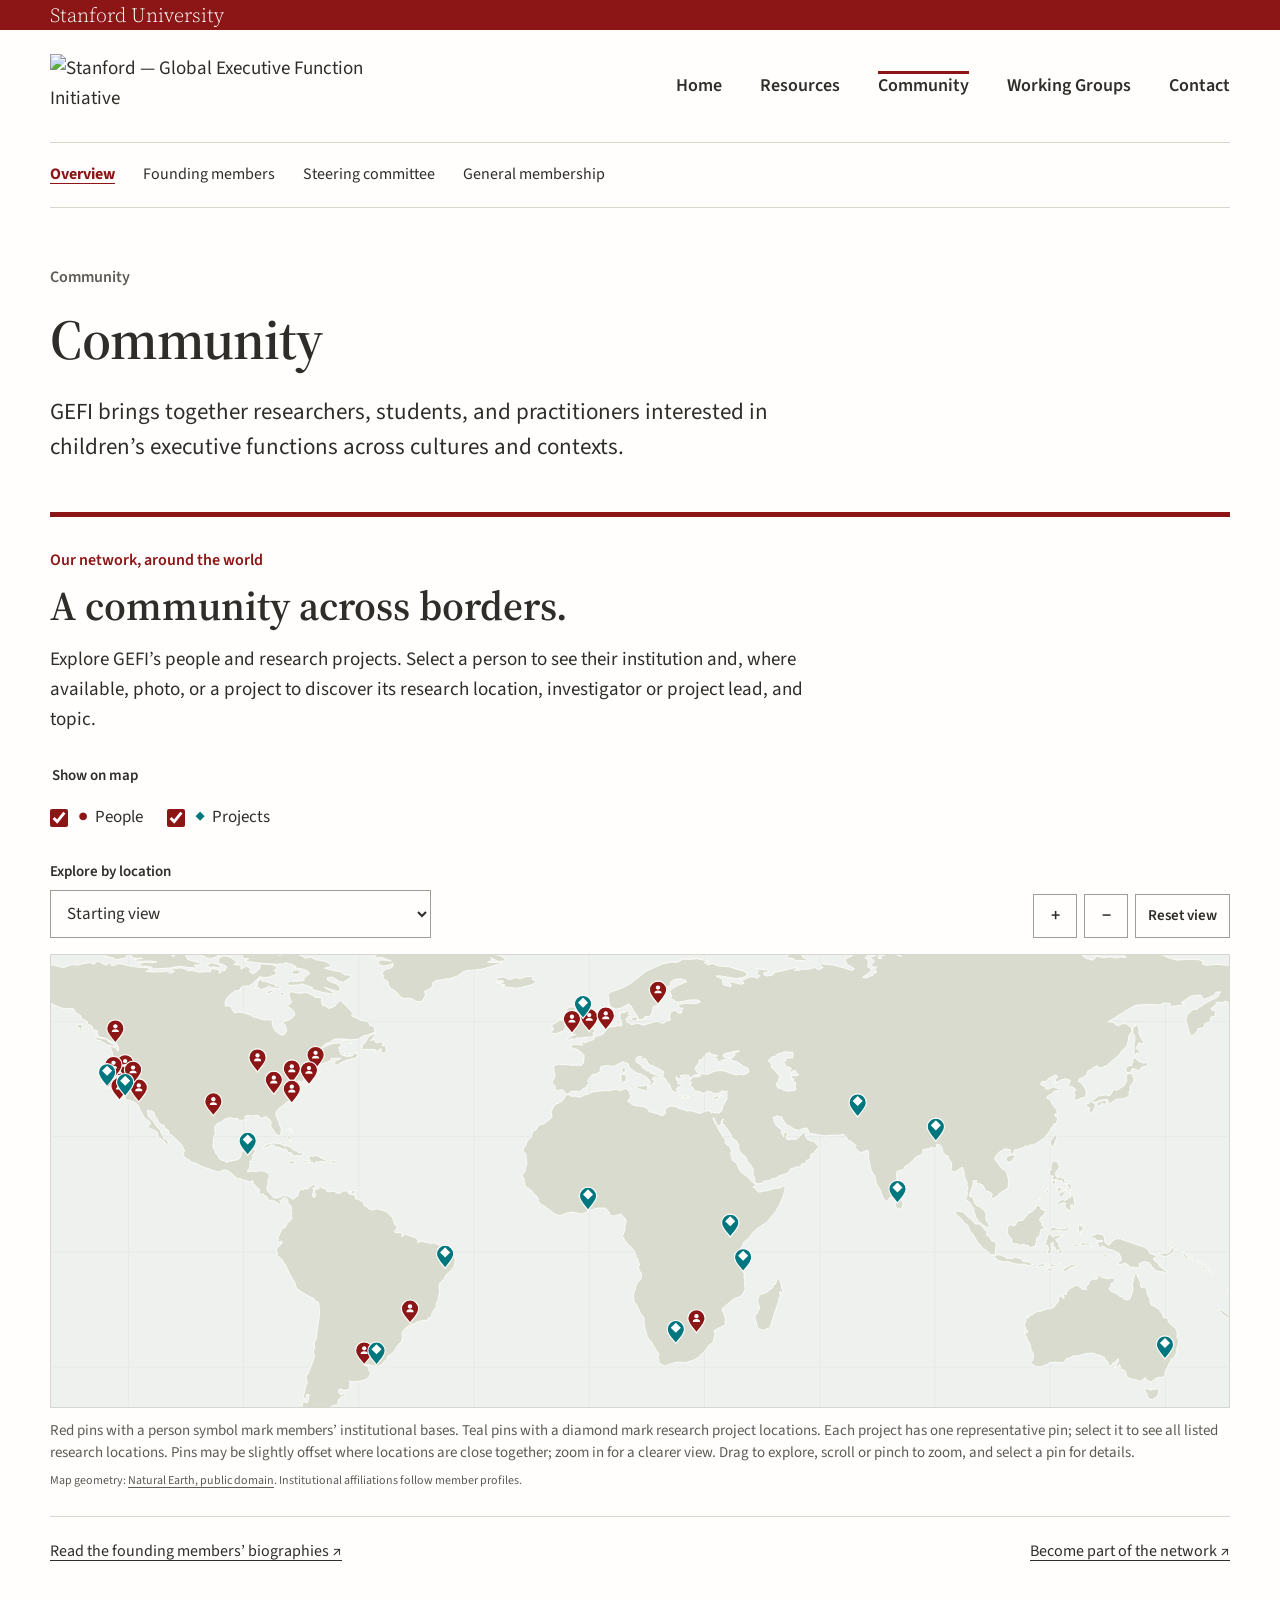
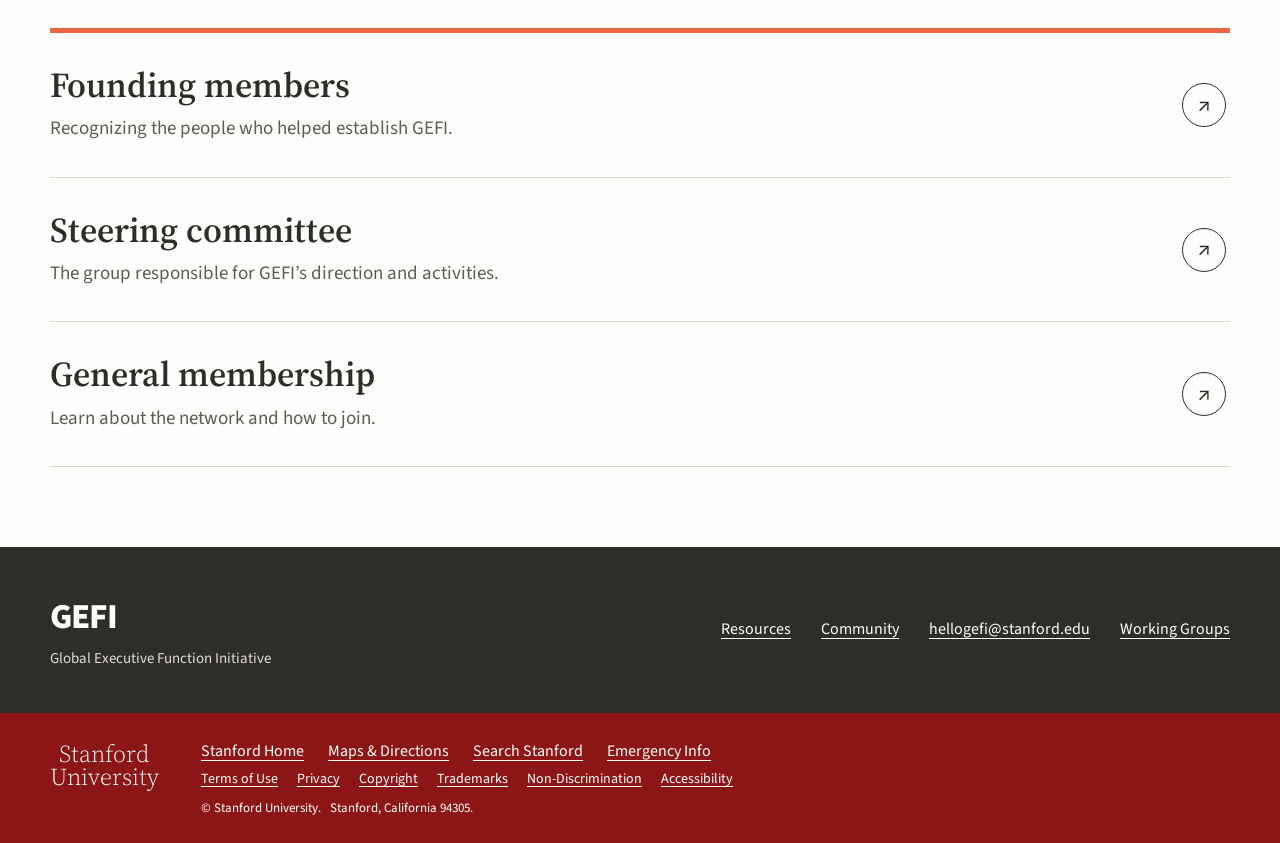
==== commit 8ff4758a: "Locate Stephen Bayley in Norwich" ====
--- a/community.html
+++ b/community.html
@@ -18,6 +18,6 @@
 </div>
 <noscript><p>Enable JavaScript to explore the interactive map, or <a href="founding-members.html">browse all founding members and their biographies</a>.</p></noscript>
 <p class="atlas-next"><a href="founding-members.html">Read the founding members’ biographies ↗</a><a href="membership.html">Become part of the network ↗</a></p>
-</section><div class="directory"><a class="directory-row" href="founding-members.html"><span class="row-number">01</span><div><h2>Founding members</h2><p>Recognizing the people who helped establish GEFI.</p></div><span class="row-arrow" aria-hidden="true">↗</span></a><a class="directory-row" href="steering-committee.html"><span class="row-number">02</span><div><h2>Steering committee</h2><p>The group responsible for GEFI’s direction and activities.</p></div><span class="row-arrow" aria-hidden="true">↗</span></a><a class="directory-row" href="membership.html"><span class="row-number">03</span><div><h2>General membership</h2><p>Learn about the network and how to join.</p></div><span class="row-arrow" aria-hidden="true">↗</span></a></div><script id="community-member-data" type="application/json">[{"id": "ishita-ahmed", "name": "Ishita Ahmed", "institution": "Stanford University", "location": "stanford", "city": "Stanford", "country": "United States", "longitude": -122.1697, "latitude": 37.4275, "image": "assets/legacy/ishita_ahmed_0.png", "tag": "Founding member", "profile": "founding-members.html#ishita-ahmed", "roles": {"foundingMember": true, "steeringCommittee": false, "workingGroups": []}}, {"id": "lucia-alcala", "name": "Lucía Alcalá", "institution": "California State University, Fullerton", "location": "fullerton", "city": "Fullerton", "country": "United States", "longitude": -117.9243, "latitude": 33.8829, "image": "assets/legacy/lucia_alcala_0.jpg", "tag": "Founding member", "profile": "founding-members.html#lucia-alcala", "roles": {"foundingMember": true, "steeringCommittee": true, "workingGroups": []}}, {"id": "sara-baker", "name": "Sara Baker", "institution": "University of Cambridge", "location": "cambridge-uk", "city": "Cambridge", "country": "United Kingdom", "longitude": 0.1192, "latitude": 52.2053, "image": "assets/legacy/sara_headshot_may_2018_0.jpg", "tag": "Founding member", "profile": "founding-members.html#sara-baker", "roles": {"foundingMember": true, "steeringCommittee": true, "workingGroups": []}}, {"id": "stephen-bayley", "name": "Stephen Bayley", "institution": "International Rescue Committee, Airbel Impact Lab", "location": "unconfirmed", "city": "", "country": "", "longitude": null, "latitude": null, "image": "assets/legacy/stephen_1_0.jpg", "tag": "Founding member", "profile": "founding-members.html#stephen-bayley", "roles": {"foundingMember": true, "steeringCommittee": false, "workingGroups": []}}, {"id": "adele-diamond", "name": "Adele Diamond", "institution": "University of British Columbia", "location": "vancouver", "city": "Vancouver", "country": "Canada", "longitude": -123.246, "latitude": 49.2606, "image": "assets/legacy/ad-san_biagio_2.jpg", "tag": "Founding member", "profile": "founding-members.html#adele-diamond", "roles": {"foundingMember": true, "steeringCommittee": false, "workingGroups": []}}, {"id": "sabine-doebel", "name": "Sabine Doebel", "institution": "George Mason University", "location": "fairfax", "city": "Fairfax", "country": "United States", "longitude": -77.3064, "latitude": 38.8315, "image": "assets/legacy/doebel_headshot1_1_0.jpg", "tag": "Founding member", "profile": "founding-members.html#sabine-doebel", "roles": {"foundingMember": true, "steeringCommittee": true, "workingGroups": []}}, {"id": "catherine-draper", "name": "Catherine Draper", "institution": "University of the Witwatersrand", "location": "johannesburg", "city": "Johannesburg", "country": "South Africa", "longitude": 28.0305, "latitude": -26.1929, "image": "assets/legacy/cathi_draper_1.jpg", "tag": "Founding member", "profile": "founding-members.html#catherine-draper", "roles": {"foundingMember": true, "steeringCommittee": false, "workingGroups": []}}, {"id": "nikhit-dsa", "name": "Nikhit D’Sa", "institution": "University of Notre Dame", "location": "notre-dame", "city": "Notre Dame", "country": "United States", "longitude": -86.2353, "latitude": 41.7056, "image": "assets/legacy/nds_0.png", "tag": "Founding member", "profile": "founding-members.html#nikhit-dsa", "roles": {"foundingMember": true, "steeringCommittee": false, "workingGroups": []}}, {"id": "steven-howard", "name": "Steven Howard", "institution": "University of Oxford", "location": "oxford", "city": "Oxford", "country": "United Kingdom", "longitude": -1.2577, "latitude": 51.752, "image": "assets/legacy/steven_howard_0.jpg", "tag": "Founding member", "profile": "founding-members.html#steven-howard", "roles": {"foundingMember": true, "steeringCommittee": false, "workingGroups": []}}, {"id": "matthew-jukes", "name": "Matthew Jukes", "institution": "RTI International", "location": "durham", "city": "Durham", "country": "United States", "longitude": -78.877, "latitude": 35.8992, "image": "assets/legacy/matthew_-_headshot_0.jpg", "tag": "Founding member", "profile": "founding-members.html#matthew-jukes", "roles": {"foundingMember": true, "steeringCommittee": false, "workingGroups": []}}, {"id": "cristine-legare", "name": "Cristine Legare", "institution": "The University of Texas at Austin", "location": "austin", "city": "Austin", "country": "United States", "longitude": -97.7341, "latitude": 30.2849, "image": "assets/legacy/legare_headshot_1_0.jpeg", "tag": "Founding member", "profile": "founding-members.html#cristine-legare", "roles": {"foundingMember": true, "steeringCommittee": true, "workingGroups": []}}, {"id": "sebastian-lipina", "name": "Sebastián Lipina", "institution": "CEMIC–CONICET", "location": "buenos-aires", "city": "Buenos Aires", "country": "Argentina", "longitude": -58.46, "latitude": -34.55, "image": "assets/legacy/sebastian_lipina_0.jpg", "tag": "Founding member", "profile": "founding-members.html#sebastian-lipina", "roles": {"foundingMember": true, "steeringCommittee": true, "workingGroups": []}}, {"id": "mateus-mazzaferro", "name": "Mateus Mazzaferro", "institution": "Stanford University", "location": "stanford", "city": "Stanford", "country": "United States", "longitude": -122.1697, "latitude": 37.4275, "image": "assets/legacy/img_6095_0.jpg", "tag": "Founding member", "profile": "founding-members.html#mateus-mazzaferro", "roles": {"foundingMember": true, "steeringCommittee": true, "workingGroups": []}}, {"id": "dana-mccoy", "name": "Dana McCoy", "institution": "Harvard University", "location": "cambridge-us", "city": "Cambridge, Massachusetts", "country": "United States", "longitude": -71.1222, "latitude": 42.3744, "image": "assets/legacy/dana_mccoy_0.png", "tag": "Founding member", "profile": "founding-members.html#dana-mccoy", "roles": {"foundingMember": true, "steeringCommittee": false, "workingGroups": []}}, {"id": "dana-miller-cotto", "name": "Dana Miller-Cotto", "institution": "University of California, Berkeley", "location": "berkeley", "city": "Berkeley", "country": "United States", "longitude": -122.2585, "latitude": 37.8719, "image": "assets/legacy/dana_miller_cotto_0.png", "tag": "Founding member", "profile": "founding-members.html#dana-miller-cotto", "roles": {"foundingMember": true, "steeringCommittee": true, "workingGroups": []}}, {"id": "yuko-munakata", "name": "Yuko Munakata", "institution": "University of California, Davis", "location": "davis", "city": "Davis", "country": "United States", "longitude": -121.7617, "latitude": 38.5382, "image": "assets/legacy/yuko_munakata_1_0.jpeg", "tag": "Founding member", "profile": "founding-members.html#yuko-munakata", "roles": {"foundingMember": true, "steeringCommittee": true, "workingGroups": []}}, {"id": "jelena-obradovic", "name": "Jelena Obradović", "institution": "Stanford University", "location": "stanford", "city": "Stanford", "country": "United States", "longitude": -122.1697, "latitude": 37.4275, "image": "assets/legacy/jelena-obradovic_1_0.jpg", "tag": "Founding member", "profile": "founding-members.html#jelena-obradovic", "roles": {"foundingMember": true, "steeringCommittee": true, "workingGroups": []}}, {"id": "kavindya-thennakoon", "name": "Kavindya Thennakoon", "institution": "Stanford University", "location": "stanford", "city": "Stanford", "country": "United States", "longitude": -122.1697, "latitude": 37.4275, "image": "assets/legacy/screenshot_2025-01-21_at_1.17.17_pm_0.png", "tag": "Founding member", "profile": "founding-members.html#kavindya-thennakoon", "roles": {"foundingMember": true, "steeringCommittee": false, "workingGroups": []}}, {"id": "lisa-thorell", "name": "Lisa Thorell", "institution": "Karolinska Institutet", "location": "stockholm", "city": "Stockholm", "country": "Sweden", "longitude": 18.0245, "latitude": 59.3498, "image": "assets/legacy/lisa_thorell_0.jpg", "tag": "Founding member", "profile": "founding-members.html#lisa-thorell", "roles": {"foundingMember": true, "steeringCommittee": false, "workingGroups": []}}, {"id": "mike-willoughby", "name": "Mike Willoughby", "institution": "RTI International", "location": "durham", "city": "Durham", "country": "United States", "longitude": -78.877, "latitude": 35.8992, "image": "assets/legacy/mike_willoughby_0.jpg", "tag": "Founding member", "profile": "founding-members.html#mike-willoughby", "roles": {"foundingMember": true, "steeringCommittee": false, "workingGroups": []}}, {"id": "sharon-wolf", "name": "Sharon Wolf", "institution": "University of Pennsylvania", "location": "philadelphia", "city": "Philadelphia", "country": "United States", "longitude": -75.1932, "latitude": 39.9522, "image": "assets/legacy/sharon_wolf_0.jpg", "tag": "Founding member", "profile": "founding-members.html#sharon-wolf", "roles": {"foundingMember": true, "steeringCommittee": false, "workingGroups": []}}, {"id": "paulo-laurence", "name": "Paulo Laurence", "institution": "Federal University of ABC", "location": "santo-andre", "city": "Santo André", "country": "Brazil", "longitude": -46.5333, "latitude": -23.6639, "image": "assets/paulo-laurence.png", "profile": "steering-committee.html#paulo-laurence", "roles": {"foundingMember": false, "steeringCommittee": true, "workingGroups": []}}]</script><script id="community-project-data" type="application/json">[{"id": "roots-of-learning", "memberIds": ["ishita-ahmed"], "name": "Roots of Learning: Grounding Executive Functions in Rural Bangladesh", "pi": "Ishita Ahmed", "leadLabel": "Project lead", "timeline": "2024–2025 fellowship; study start/end dates not published", "status": "Research project", "locations": [{"id": "rural-bangladesh", "city": "Rural Bangladesh", "country": "Bangladesh", "longitude": 90.35, "latitude": 23.68, "precision": "country", "locationNote": "Country-level marker; specific field sites are not identified in the funding profile."}], "url": "https://kingcenter.stanford.edu/ishita-ahmed-0", "sources": [{"title": "Stanford King Center — fellowship project", "url": "https://kingcenter.stanford.edu/ishita-ahmed-0"}], "summary": "Dissertation research on culturally relevant assessment of children’s executive functions.", "verificationNotes": "The academic year is the fellowship period, not an inferred fieldwork interval. Lead is the dissertation researcher; formal grant PI designation is not claimed.", "lastVerified": "2026-10-31"}, {"id": "sri-lanka-emotion-awareness", "memberIds": ["kavindya-thennakoon"], "name": "Building and Measuring Emotion Awareness and Regulation in K-2 Classrooms in Sri Lanka", "pi": "Kavindya Thennakoon", "leadLabel": "Project lead", "timeline": "2024–2025 fellowship; subsequent project end date not published", "status": "Reported research", "locations": [{"id": "kurunegala", "city": "Kurunegala district", "country": "Sri Lanka", "longitude": 80.36, "latitude": 7.49, "precision": "district", "locationNote": "District-level marker representing two school sites; exact schools are not mapped."}], "url": "https://ed.stanford.edu/admissions/financing/doctoral/lopatin", "sources": [{"title": "Stanford GSE — fellowship year and title", "url": "https://ed.stanford.edu/admissions/financing/doctoral/lopatin"}, {"title": "Researcher’s final report — field sites", "url": "https://ed.stanford.edu/sites/ed/files/file_uploads/finalreport_-amirlopatinfellowship2024_kavindya-thennakoon_resized.pdf"}], "summary": "Research on culturally responsive measures of foundational skills in early primary classrooms.", "verificationNotes": "The fellowship directory establishes 2024–2025; the report identifies Kurunegala. Ongoing status is not assumed.", "lastVerified": "2026-10-31"}, {"id": "efeito", "memberIds": ["mateus-mazzaferro"], "name": "Executive Function Evaluation in The Outback (EFEITO)", "pi": "Mateus Mazzaferro", "leadLabel": "Project lead", "timeline": "2024–2025 funding; 12-month longitudinal design; calendar fieldwork dates not published", "status": "Research project", "locations": [{"id": "alagoas", "city": "Sertão of Alagoas", "country": "Brazil", "longitude": -37.4, "latitude": -9.4, "precision": "regional", "locationNote": "Approximate regional marker; not an individual household or school."}, {"id": "pernambuco", "city": "Sertão of Pernambuco", "country": "Brazil", "longitude": -38.6, "latitude": -8.3, "precision": "regional", "locationNote": "Approximate regional marker; not an individual household or school."}, {"id": "ceara", "city": "Sertão of Ceará", "country": "Brazil", "longitude": -39.5, "latitude": -5.5, "precision": "regional", "locationNote": "Approximate regional marker; not an individual household or school."}], "url": "https://kingcenter.stanford.edu/people/mateus-morante-mazzaferro", "sources": [{"title": "Stanford King Center — EFEITO funding profile", "url": "https://kingcenter.stanford.edu/people/mateus-morante-mazzaferro"}], "summary": "Longitudinal research on heat exposure and children’s executive-function development with Amigos do Bem.", "verificationNotes": "Funding year and proposed design duration are distinguished from fieldwork dates. State-level research regions are public; pin coordinates are approximate, not sourced field-site coordinates.", "lastVerified": "2026-10-31"}, {"id": "quality-preschool-ghana", "memberIds": ["sharon-wolf"], "name": "Quality Preschool for Ghana (QP4G)", "pi": "Sharon Wolf", "leadLabel": "PI", "timeline": "2015–2018 original evaluation; longitudinal follow-up through 2027 via LEAD", "status": "Longitudinal follow-up", "locations": [{"id": "greater-accra", "city": "Greater Accra Region", "country": "Ghana", "longitude": -0.2, "latitude": 5.7, "precision": "regional", "locationNote": "Regional marker representing participating schools, not one particular field site."}], "url": "https://poverty-action.org/impacts-teacher-training-and-parental-engagement-kindergarten-quality-ghana", "sources": [{"title": "IPA — original evaluation and dates", "url": "https://poverty-action.org/impacts-teacher-training-and-parental-engagement-kindergarten-quality-ghana"}, {"title": "Sharon Wolf — current projects and follow-up", "url": "https://www.sharonwolf.com/copy-of-projects"}, {"title": "British Academy — principal investigator", "url": "https://www.thebritishacademy.ac.uk/projects/early-childhood-impacts-quality-preschool-ghana-teacher-training-primary-grade-outcomes/"}], "summary": "Teacher training and preschool-quality research followed into later childhood.", "verificationNotes": "Sharon is explicitly named PI for the sustained-impact follow-up by the British Academy. QP4G is collaborative; this entry highlights the GEFI investigator rather than claiming sole leadership.", "lastVerified": "2026-10-31"}, {"id": "rlpl-kenya", "memberIds": ["mike-willoughby"], "name": "Red-Light Purple-Light Games in Preprimary Classrooms in Kenya", "pi": "Michael T. Willoughby", "leadLabel": "Study lead", "timeline": "8-week intervention; published March 2021; calendar fieldwork dates not stated", "status": "Completed study", "locations": [{"id": "nairobi", "city": "Nairobi County", "country": "Kenya", "longitude": 36.82, "latitude": -1.29, "precision": "county", "locationNote": "County-level marker; the study involved multiple preprimary centres."}], "url": "https://www.frontiersin.org/journals/psychology/articles/10.3389/fpsyg.2021.633049/full", "sources": [{"title": "Primary research article — Kenya trial", "url": "https://www.frontiersin.org/journals/psychology/articles/10.3389/fpsyg.2021.633049/full"}], "summary": "Classroom-based trial of executive-function games in preprimary education.", "verificationNotes": "The article credits Willoughby with design and analysis supervision; a formal sole-PI role is not asserted. Publication year is not fieldwork year. This is historical research, not evidence of a current Kenya project.", "lastVerified": "2026-10-31"}, {"id": "maya-european-american-ef", "memberIds": ["lucia-alcala"], "name": "The Development of Executive Function Skills in Maya and European-American Children", "pi": "Lucía Alcalá", "leadLabel": "Project lead", "timeline": "Award announced 2020; collaborator participation documented 2021–2023; full study dates unconfirmed", "status": "Dates to confirm", "locations": [{"id": "yucatan-peninsula", "city": "Yucatán Peninsula", "country": "Mexico", "longitude": -88.8, "latitude": 20.0, "precision": "regional", "locationNote": "Broad regional marker for Yucatec Maya research; exact community is not assigned."}], "url": "https://news.fullerton.edu/2020/06/may-grants-emeriti-accomplishments/", "sources": [{"title": "CSUF — project title and grant recipient", "url": "https://news.fullerton.edu/2020/06/may-grants-emeriti-accomplishments/"}, {"title": "Collaborator CV — participation period", "url": "https://cdmx.ciesas.edu.mx/wp-content/uploads/2025/05/Jaime-I.-Chi-Pech.pdf"}], "summary": "Cross-cultural research on executive-function development in Maya and European-American children.", "verificationNotes": "2021–2023 refers to the collaborator’s participation, not verified complete project dates. The regional pin is deliberately approximate. A newer STEAM project was found on a self-authored social profile but its dates and research sites need confirmation.", "lastVerified": "2026-10-31"}, {"id": "early-years-library", "memberIds": ["sara-baker"], "name": "Early Years Library", "pi": "Sara Baker", "leadLabel": "Project lead", "timeline": "Dates not shown", "status": "Project", "locations": [{"id": "england", "city": "England", "country": "United Kingdom", "longitude": -1.5, "latitude": 52.5, "precision": "country", "locationNote": "Representative marker for the project in England."}], "url": "https://www.pedalhub.net/projects/item/early-years-library/", "sources": [{"title": "PEDAL — Early Years Library", "url": "https://www.pedalhub.net/projects/item/early-years-library/"}, {"title": "Nuffield Foundation — feasibility and pilot trial", "url": "https://www.nuffieldfoundation.org/project/a-feasibility-and-pilot-trial-of-the-early-years-library"}], "summary": "Common elements of effective early years interventions, including evidence-based support for self-regulation.", "verificationNotes": "Sara Baker requested this project replace Stepping Stones; trial described as taking place in England.", "lastVerified": "2026-10-31"}, {"id": "sprouts", "memberIds": ["steven-howard"], "name": "SPROUTS: Study of Preschoolers’ Self-Regulation and Outcomes, Undertaking Transition to School", "pi": "Steven Howard", "leadLabel": "Project lead", "timeline": "Three-year longitudinal study; calendar start/end dates not published on the study homepage", "status": "Research project", "locations": [{"id": "new-south-wales", "city": "New South Wales", "country": "Australia", "longitude": 150.0, "latitude": -33.0, "precision": "regional", "locationNote": "State-level marker for participating NSW families; not the investigator’s office."}], "url": "https://www.sprouts-study.com.au/", "sources": [{"title": "SPROUTS — study design, locations and leadership", "url": "https://www.sprouts-study.com.au/"}], "summary": "Longitudinal research on self-regulation as children move from preschool to primary school.", "verificationNotes": "Howard is part of the named leadership group, not claimed to be the sole PI. Duration comes from the study page; calendar dates have not been inferred.", "lastVerified": "2026-10-31"}, {"id": "ef-context-miller-cotto", "memberIds": ["dana-miller-cotto"], "name": "Determining How Context Shapes Children’s Executive Function Performance", "pi": "Dana Miller-Cotto", "leadLabel": "Project lead", "timeline": "Listed for Fall 2026; full project start/end dates not stated", "status": "Recruitment listed 2026", "locations": [{"id": "berkeley", "city": "Berkeley", "country": "United States", "longitude": -122.27, "latitude": 37.87, "precision": "city", "locationNote": "City-level marker for research settings; individual schools and homes are not mapped."}, {"id": "oakland", "city": "Oakland", "country": "United States", "longitude": -122.27, "latitude": 37.8, "precision": "city", "locationNote": "City-level marker for research settings; individual schools and homes are not mapped."}], "url": "https://urapprojects.berkeley.edu/detail.php?id=20337-2", "sources": [{"title": "UC Berkeley URAP — Fall 2026 project listing", "url": "https://urapprojects.berkeley.edu/detail.php?id=20337-2"}], "summary": "Study of how assessment settings relate to children’s observed executive-function performance.", "verificationNotes": "Berkeley and Oakland are explicitly named field locations. Fall 2026 is a recruitment listing, not a complete project interval.", "lastVerified": "2026-10-31"}, {"id": "sunrise-south-africa", "memberIds": ["catherine-draper"], "name": "SUNRISE: South Africa", "pi": "Catherine Draper", "leadLabel": "South Africa investigator", "timeline": "2018–2019 pilot funding; protocol published 2021; current end date unconfirmed", "status": "Pilot research", "locations": [{"id": "south-africa", "city": "South Africa", "country": "South Africa", "longitude": 25, "latitude": -29, "precision": "country", "locationNote": "Country-level marker. The published protocol describes both urban and rural pilot settings."}], "url": "https://www.wits.ac.za/media/wits-university/faculties-and-schools/health-sciences/research-entities/documents/FHS%202019%20report%20to%20URC.pdf", "sources": [{"title": "University of the Witwatersrand — pilot grant", "url": "https://www.wits.ac.za/media/wits-university/faculties-and-schools/health-sciences/research-entities/documents/FHS%202019%20report%20to%20URC.pdf"}, {"title": "SUNRISE primary study protocol", "url": "https://findresearcher.sdu.dk/ws/portalfiles/portal/194327266/e049267.full.pdf"}], "summary": "Early-years research on movement behaviours, executive functions and related developmental outcomes.", "verificationNotes": "The grant names Draper; the primary protocol lists her as the local chief investigator. Pin stays at country level, not an inferred exact field site.", "lastVerified": "2026-10-31"}, {"id": "spark-lab", "memberIds": ["jelena-obradovic"], "name": "SPARK Lab", "pi": "Jelena Obradović", "leadLabel": "Project lead", "timeline": "Preliminary findings presented 2025; ongoing per lab page; start/end dates not published", "status": "Research lab", "locations": [{"id": "san-francisco-bay", "city": "San Francisco Bay Area", "country": "United States", "longitude": -122.25, "latitude": 37.65, "precision": "regional", "locationNote": "Regional marker for the project’s school partnerships around the Bay Area."}], "url": "https://sparklab.stanford.edu/studies", "sources": [{"title": "SPARK Lab — research", "url": "https://sparklab.stanford.edu/studies"}], "summary": "Children’s executive function and self-regulation, resilience, and the roles of family, school, and social environments in learning and development.", "verificationNotes": "Lab-wide entry requested by Jelena; Bay Area is a regional location.", "lastVerified": "2026-10-31"}, {"id": "community-sel-tanzania", "memberIds": ["matthew-jukes"], "name": "Building an Assessment of Community-Defined Social-Emotional Competencies in Tanzania", "pi": "Matthew Jukes", "leadLabel": "Study lead", "timeline": "Data collected 2017; article published 2021", "status": "Completed study", "locations": [{"id": "mtwara", "city": "Mtwara", "country": "Tanzania", "longitude": 40.18, "latitude": -10.27, "precision": "regional", "locationNote": "Regional marker for the Mtwara study; specific participating schools are not mapped."}], "url": "https://www.rti.org/publication/building-assessment-community-defined-social-emotional-competencies-ground-tanzania", "sources": [{"title": "RTI — primary research publication and 2017 fieldwork", "url": "https://www.rti.org/publication/building-assessment-community-defined-social-emotional-competencies-ground-tanzania"}], "summary": "Research on locally valued competencies and culturally grounded social-emotional assessment.", "verificationNotes": "The primary publication identifies 2017 fieldwork in Mtwara. First author is described as study lead rather than claiming a formal sole-PI role.", "lastVerified": "2026-10-31"}, {"id": "ef-development-low-ses-buenos-aires", "memberIds": ["sebastian-lipina"], "name": "Executive Function Development in Children and Adolescents Living in Low-SES Contexts", "pi": ["Sebastián Lipina", "Soledad Segretin"], "leadLabel": "Project leads", "summary": "Executive function development among children and adolescents living in low-SES contexts.", "locations": [{"id": "buenos-aires", "city": "Buenos Aires", "country": "Argentina", "longitude": -58.3816, "latitude": -34.6037, "precision": "city"}], "timeline": "1996–present", "status": "Ongoing", "verificationNotes": "Project details supplied by Sebastián Lipina.", "institution": "UNA, CEMIC–CONICET"}, {"id": "star-pakistan", "memberIds": ["jelena-obradovic"], "name": "STAR: School Transition and Readiness in Rural Pakistan", "pi": ["Jelena Obradović", "Aisha Yousafzai"], "leadLabel": "Project co-leads", "summary": "Early parenting, family processes, executive function, and school readiness in rural Pakistan.", "locations": [{"id": "pakistan", "city": "Rural Pakistan", "country": "Pakistan", "longitude": 70, "latitude": 30, "precision": "country", "locationNote": "Approximate country-level marker; not a specific research site."}], "url": "https://sparklab.stanford.edu/studies", "sources": [{"title": "SPARK Lab — STAR project", "url": "https://sparklab.stanford.edu/studies"}], "verificationNotes": "Country-level marker because the precise field location is not confirmed."}]</script></main>
+</section><div class="directory"><a class="directory-row" href="founding-members.html"><span class="row-number">01</span><div><h2>Founding members</h2><p>Recognizing the people who helped establish GEFI.</p></div><span class="row-arrow" aria-hidden="true">↗</span></a><a class="directory-row" href="steering-committee.html"><span class="row-number">02</span><div><h2>Steering committee</h2><p>The group responsible for GEFI’s direction and activities.</p></div><span class="row-arrow" aria-hidden="true">↗</span></a><a class="directory-row" href="membership.html"><span class="row-number">03</span><div><h2>General membership</h2><p>Learn about the network and how to join.</p></div><span class="row-arrow" aria-hidden="true">↗</span></a></div><script id="community-member-data" type="application/json">[{"id": "ishita-ahmed", "name": "Ishita Ahmed", "institution": "Stanford University", "location": "stanford", "city": "Stanford", "country": "United States", "longitude": -122.1697, "latitude": 37.4275, "image": "assets/legacy/ishita_ahmed_0.png", "tag": "Founding member", "profile": "founding-members.html#ishita-ahmed", "roles": {"foundingMember": true, "steeringCommittee": false, "workingGroups": []}}, {"id": "lucia-alcala", "name": "Lucía Alcalá", "institution": "California State University, Fullerton", "location": "fullerton", "city": "Fullerton", "country": "United States", "longitude": -117.9243, "latitude": 33.8829, "image": "assets/legacy/lucia_alcala_0.jpg", "tag": "Founding member", "profile": "founding-members.html#lucia-alcala", "roles": {"foundingMember": true, "steeringCommittee": true, "workingGroups": []}}, {"id": "sara-baker", "name": "Sara Baker", "institution": "University of Cambridge", "location": "cambridge-uk", "city": "Cambridge", "country": "United Kingdom", "longitude": 0.1192, "latitude": 52.2053, "image": "assets/legacy/sara_headshot_may_2018_0.jpg", "tag": "Founding member", "profile": "founding-members.html#sara-baker", "roles": {"foundingMember": true, "steeringCommittee": true, "workingGroups": []}}, {"id": "stephen-bayley", "name": "Stephen Bayley", "institution": "International Rescue Committee, Airbel Impact Lab", "location": "norwich", "city": "Norwich", "country": "United Kingdom", "longitude": 1.2974, "latitude": 52.6309, "image": "assets/legacy/stephen_1_0.jpg", "tag": "Founding member", "profile": "founding-members.html#stephen-bayley", "roles": {"foundingMember": true, "steeringCommittee": false, "workingGroups": []}}, {"id": "adele-diamond", "name": "Adele Diamond", "institution": "University of British Columbia", "location": "vancouver", "city": "Vancouver", "country": "Canada", "longitude": -123.246, "latitude": 49.2606, "image": "assets/legacy/ad-san_biagio_2.jpg", "tag": "Founding member", "profile": "founding-members.html#adele-diamond", "roles": {"foundingMember": true, "steeringCommittee": false, "workingGroups": []}}, {"id": "sabine-doebel", "name": "Sabine Doebel", "institution": "George Mason University", "location": "fairfax", "city": "Fairfax", "country": "United States", "longitude": -77.3064, "latitude": 38.8315, "image": "assets/legacy/doebel_headshot1_1_0.jpg", "tag": "Founding member", "profile": "founding-members.html#sabine-doebel", "roles": {"foundingMember": true, "steeringCommittee": true, "workingGroups": []}}, {"id": "catherine-draper", "name": "Catherine Draper", "institution": "University of the Witwatersrand", "location": "johannesburg", "city": "Johannesburg", "country": "South Africa", "longitude": 28.0305, "latitude": -26.1929, "image": "assets/legacy/cathi_draper_1.jpg", "tag": "Founding member", "profile": "founding-members.html#catherine-draper", "roles": {"foundingMember": true, "steeringCommittee": false, "workingGroups": []}}, {"id": "nikhit-dsa", "name": "Nikhit D’Sa", "institution": "University of Notre Dame", "location": "notre-dame", "city": "Notre Dame", "country": "United States", "longitude": -86.2353, "latitude": 41.7056, "image": "assets/legacy/nds_0.png", "tag": "Founding member", "profile": "founding-members.html#nikhit-dsa", "roles": {"foundingMember": true, "steeringCommittee": false, "workingGroups": []}}, {"id": "steven-howard", "name": "Steven Howard", "institution": "University of Oxford", "location": "oxford", "city": "Oxford", "country": "United Kingdom", "longitude": -1.2577, "latitude": 51.752, "image": "assets/legacy/steven_howard_0.jpg", "tag": "Founding member", "profile": "founding-members.html#steven-howard", "roles": {"foundingMember": true, "steeringCommittee": false, "workingGroups": []}}, {"id": "matthew-jukes", "name": "Matthew Jukes", "institution": "RTI International", "location": "durham", "city": "Durham", "country": "United States", "longitude": -78.877, "latitude": 35.8992, "image": "assets/legacy/matthew_-_headshot_0.jpg", "tag": "Founding member", "profile": "founding-members.html#matthew-jukes", "roles": {"foundingMember": true, "steeringCommittee": false, "workingGroups": []}}, {"id": "cristine-legare", "name": "Cristine Legare", "institution": "The University of Texas at Austin", "location": "austin", "city": "Austin", "country": "United States", "longitude": -97.7341, "latitude": 30.2849, "image": "assets/legacy/legare_headshot_1_0.jpeg", "tag": "Founding member", "profile": "founding-members.html#cristine-legare", "roles": {"foundingMember": true, "steeringCommittee": true, "workingGroups": []}}, {"id": "sebastian-lipina", "name": "Sebastián Lipina", "institution": "CEMIC–CONICET", "location": "buenos-aires", "city": "Buenos Aires", "country": "Argentina", "longitude": -58.46, "latitude": -34.55, "image": "assets/legacy/sebastian_lipina_0.jpg", "tag": "Founding member", "profile": "founding-members.html#sebastian-lipina", "roles": {"foundingMember": true, "steeringCommittee": true, "workingGroups": []}}, {"id": "mateus-mazzaferro", "name": "Mateus Mazzaferro", "institution": "Stanford University", "location": "stanford", "city": "Stanford", "country": "United States", "longitude": -122.1697, "latitude": 37.4275, "image": "assets/legacy/img_6095_0.jpg", "tag": "Founding member", "profile": "founding-members.html#mateus-mazzaferro", "roles": {"foundingMember": true, "steeringCommittee": true, "workingGroups": []}}, {"id": "dana-mccoy", "name": "Dana McCoy", "institution": "Harvard University", "location": "cambridge-us", "city": "Cambridge, Massachusetts", "country": "United States", "longitude": -71.1222, "latitude": 42.3744, "image": "assets/legacy/dana_mccoy_0.png", "tag": "Founding member", "profile": "founding-members.html#dana-mccoy", "roles": {"foundingMember": true, "steeringCommittee": false, "workingGroups": []}}, {"id": "dana-miller-cotto", "name": "Dana Miller-Cotto", "institution": "University of California, Berkeley", "location": "berkeley", "city": "Berkeley", "country": "United States", "longitude": -122.2585, "latitude": 37.8719, "image": "assets/legacy/dana_miller_cotto_0.png", "tag": "Founding member", "profile": "founding-members.html#dana-miller-cotto", "roles": {"foundingMember": true, "steeringCommittee": true, "workingGroups": []}}, {"id": "yuko-munakata", "name": "Yuko Munakata", "institution": "University of California, Davis", "location": "davis", "city": "Davis", "country": "United States", "longitude": -121.7617, "latitude": 38.5382, "image": "assets/legacy/yuko_munakata_1_0.jpeg", "tag": "Founding member", "profile": "founding-members.html#yuko-munakata", "roles": {"foundingMember": true, "steeringCommittee": true, "workingGroups": []}}, {"id": "jelena-obradovic", "name": "Jelena Obradović", "institution": "Stanford University", "location": "stanford", "city": "Stanford", "country": "United States", "longitude": -122.1697, "latitude": 37.4275, "image": "assets/legacy/jelena-obradovic_1_0.jpg", "tag": "Founding member", "profile": "founding-members.html#jelena-obradovic", "roles": {"foundingMember": true, "steeringCommittee": true, "workingGroups": []}}, {"id": "kavindya-thennakoon", "name": "Kavindya Thennakoon", "institution": "Stanford University", "location": "stanford", "city": "Stanford", "country": "United States", "longitude": -122.1697, "latitude": 37.4275, "image": "assets/legacy/screenshot_2025-01-21_at_1.17.17_pm_0.png", "tag": "Founding member", "profile": "founding-members.html#kavindya-thennakoon", "roles": {"foundingMember": true, "steeringCommittee": false, "workingGroups": []}}, {"id": "lisa-thorell", "name": "Lisa Thorell", "institution": "Karolinska Institutet", "location": "stockholm", "city": "Stockholm", "country": "Sweden", "longitude": 18.0245, "latitude": 59.3498, "image": "assets/legacy/lisa_thorell_0.jpg", "tag": "Founding member", "profile": "founding-members.html#lisa-thorell", "roles": {"foundingMember": true, "steeringCommittee": false, "workingGroups": []}}, {"id": "mike-willoughby", "name": "Mike Willoughby", "institution": "RTI International", "location": "durham", "city": "Durham", "country": "United States", "longitude": -78.877, "latitude": 35.8992, "image": "assets/legacy/mike_willoughby_0.jpg", "tag": "Founding member", "profile": "founding-members.html#mike-willoughby", "roles": {"foundingMember": true, "steeringCommittee": false, "workingGroups": []}}, {"id": "sharon-wolf", "name": "Sharon Wolf", "institution": "University of Pennsylvania", "location": "philadelphia", "city": "Philadelphia", "country": "United States", "longitude": -75.1932, "latitude": 39.9522, "image": "assets/legacy/sharon_wolf_0.jpg", "tag": "Founding member", "profile": "founding-members.html#sharon-wolf", "roles": {"foundingMember": true, "steeringCommittee": false, "workingGroups": []}}, {"id": "paulo-laurence", "name": "Paulo Laurence", "institution": "Federal University of ABC", "location": "santo-andre", "city": "Santo André", "country": "Brazil", "longitude": -46.5333, "latitude": -23.6639, "image": "assets/paulo-laurence.png", "profile": "steering-committee.html#paulo-laurence", "roles": {"foundingMember": false, "steeringCommittee": true, "workingGroups": []}}]</script><script id="community-project-data" type="application/json">[{"id": "roots-of-learning", "memberIds": ["ishita-ahmed"], "name": "Roots of Learning: Grounding Executive Functions in Rural Bangladesh", "pi": "Ishita Ahmed", "leadLabel": "Project lead", "timeline": "2024–2025 fellowship; study start/end dates not published", "status": "Research project", "locations": [{"id": "rural-bangladesh", "city": "Rural Bangladesh", "country": "Bangladesh", "longitude": 90.35, "latitude": 23.68, "precision": "country", "locationNote": "Country-level marker; specific field sites are not identified in the funding profile."}], "url": "https://kingcenter.stanford.edu/ishita-ahmed-0", "sources": [{"title": "Stanford King Center — fellowship project", "url": "https://kingcenter.stanford.edu/ishita-ahmed-0"}], "summary": "Dissertation research on culturally relevant assessment of children’s executive functions.", "verificationNotes": "The academic year is the fellowship period, not an inferred fieldwork interval. Lead is the dissertation researcher; formal grant PI designation is not claimed.", "lastVerified": "2026-10-31"}, {"id": "sri-lanka-emotion-awareness", "memberIds": ["kavindya-thennakoon"], "name": "Building and Measuring Emotion Awareness and Regulation in K-2 Classrooms in Sri Lanka", "pi": "Kavindya Thennakoon", "leadLabel": "Project lead", "timeline": "2024–2025 fellowship; subsequent project end date not published", "status": "Reported research", "locations": [{"id": "kurunegala", "city": "Kurunegala district", "country": "Sri Lanka", "longitude": 80.36, "latitude": 7.49, "precision": "district", "locationNote": "District-level marker representing two school sites; exact schools are not mapped."}], "url": "https://ed.stanford.edu/admissions/financing/doctoral/lopatin", "sources": [{"title": "Stanford GSE — fellowship year and title", "url": "https://ed.stanford.edu/admissions/financing/doctoral/lopatin"}, {"title": "Researcher’s final report — field sites", "url": "https://ed.stanford.edu/sites/ed/files/file_uploads/finalreport_-amirlopatinfellowship2024_kavindya-thennakoon_resized.pdf"}], "summary": "Research on culturally responsive measures of foundational skills in early primary classrooms.", "verificationNotes": "The fellowship directory establishes 2024–2025; the report identifies Kurunegala. Ongoing status is not assumed.", "lastVerified": "2026-10-31"}, {"id": "efeito", "memberIds": ["mateus-mazzaferro"], "name": "Executive Function Evaluation in The Outback (EFEITO)", "pi": "Mateus Mazzaferro", "leadLabel": "Project lead", "timeline": "2024–2025 funding; 12-month longitudinal design; calendar fieldwork dates not published", "status": "Research project", "locations": [{"id": "alagoas", "city": "Sertão of Alagoas", "country": "Brazil", "longitude": -37.4, "latitude": -9.4, "precision": "regional", "locationNote": "Approximate regional marker; not an individual household or school."}, {"id": "pernambuco", "city": "Sertão of Pernambuco", "country": "Brazil", "longitude": -38.6, "latitude": -8.3, "precision": "regional", "locationNote": "Approximate regional marker; not an individual household or school."}, {"id": "ceara", "city": "Sertão of Ceará", "country": "Brazil", "longitude": -39.5, "latitude": -5.5, "precision": "regional", "locationNote": "Approximate regional marker; not an individual household or school."}], "url": "https://kingcenter.stanford.edu/people/mateus-morante-mazzaferro", "sources": [{"title": "Stanford King Center — EFEITO funding profile", "url": "https://kingcenter.stanford.edu/people/mateus-morante-mazzaferro"}], "summary": "Longitudinal research on heat exposure and children’s executive-function development with Amigos do Bem.", "verificationNotes": "Funding year and proposed design duration are distinguished from fieldwork dates. State-level research regions are public; pin coordinates are approximate, not sourced field-site coordinates.", "lastVerified": "2026-10-31"}, {"id": "quality-preschool-ghana", "memberIds": ["sharon-wolf"], "name": "Quality Preschool for Ghana (QP4G)", "pi": "Sharon Wolf", "leadLabel": "PI", "timeline": "2015–2018 original evaluation; longitudinal follow-up through 2027 via LEAD", "status": "Longitudinal follow-up", "locations": [{"id": "greater-accra", "city": "Greater Accra Region", "country": "Ghana", "longitude": -0.2, "latitude": 5.7, "precision": "regional", "locationNote": "Regional marker representing participating schools, not one particular field site."}], "url": "https://poverty-action.org/impacts-teacher-training-and-parental-engagement-kindergarten-quality-ghana", "sources": [{"title": "IPA — original evaluation and dates", "url": "https://poverty-action.org/impacts-teacher-training-and-parental-engagement-kindergarten-quality-ghana"}, {"title": "Sharon Wolf — current projects and follow-up", "url": "https://www.sharonwolf.com/copy-of-projects"}, {"title": "British Academy — principal investigator", "url": "https://www.thebritishacademy.ac.uk/projects/early-childhood-impacts-quality-preschool-ghana-teacher-training-primary-grade-outcomes/"}], "summary": "Teacher training and preschool-quality research followed into later childhood.", "verificationNotes": "Sharon is explicitly named PI for the sustained-impact follow-up by the British Academy. QP4G is collaborative; this entry highlights the GEFI investigator rather than claiming sole leadership.", "lastVerified": "2026-10-31"}, {"id": "rlpl-kenya", "memberIds": ["mike-willoughby"], "name": "Red-Light Purple-Light Games in Preprimary Classrooms in Kenya", "pi": "Michael T. Willoughby", "leadLabel": "Study lead", "timeline": "8-week intervention; published March 2021; calendar fieldwork dates not stated", "status": "Completed study", "locations": [{"id": "nairobi", "city": "Nairobi County", "country": "Kenya", "longitude": 36.82, "latitude": -1.29, "precision": "county", "locationNote": "County-level marker; the study involved multiple preprimary centres."}], "url": "https://www.frontiersin.org/journals/psychology/articles/10.3389/fpsyg.2021.633049/full", "sources": [{"title": "Primary research article — Kenya trial", "url": "https://www.frontiersin.org/journals/psychology/articles/10.3389/fpsyg.2021.633049/full"}], "summary": "Classroom-based trial of executive-function games in preprimary education.", "verificationNotes": "The article credits Willoughby with design and analysis supervision; a formal sole-PI role is not asserted. Publication year is not fieldwork year. This is historical research, not evidence of a current Kenya project.", "lastVerified": "2026-10-31"}, {"id": "maya-european-american-ef", "memberIds": ["lucia-alcala"], "name": "The Development of Executive Function Skills in Maya and European-American Children", "pi": "Lucía Alcalá", "leadLabel": "Project lead", "timeline": "Award announced 2020; collaborator participation documented 2021–2023; full study dates unconfirmed", "status": "Dates to confirm", "locations": [{"id": "yucatan-peninsula", "city": "Yucatán Peninsula", "country": "Mexico", "longitude": -88.8, "latitude": 20.0, "precision": "regional", "locationNote": "Broad regional marker for Yucatec Maya research; exact community is not assigned."}], "url": "https://news.fullerton.edu/2020/06/may-grants-emeriti-accomplishments/", "sources": [{"title": "CSUF — project title and grant recipient", "url": "https://news.fullerton.edu/2020/06/may-grants-emeriti-accomplishments/"}, {"title": "Collaborator CV — participation period", "url": "https://cdmx.ciesas.edu.mx/wp-content/uploads/2025/05/Jaime-I.-Chi-Pech.pdf"}], "summary": "Cross-cultural research on executive-function development in Maya and European-American children.", "verificationNotes": "2021–2023 refers to the collaborator’s participation, not verified complete project dates. The regional pin is deliberately approximate. A newer STEAM project was found on a self-authored social profile but its dates and research sites need confirmation.", "lastVerified": "2026-10-31"}, {"id": "early-years-library", "memberIds": ["sara-baker"], "name": "Early Years Library", "pi": "Sara Baker", "leadLabel": "Project lead", "timeline": "Dates not shown", "status": "Project", "locations": [{"id": "england", "city": "England", "country": "United Kingdom", "longitude": -1.5, "latitude": 52.5, "precision": "country", "locationNote": "Representative marker for the project in England."}], "url": "https://www.pedalhub.net/projects/item/early-years-library/", "sources": [{"title": "PEDAL — Early Years Library", "url": "https://www.pedalhub.net/projects/item/early-years-library/"}, {"title": "Nuffield Foundation — feasibility and pilot trial", "url": "https://www.nuffieldfoundation.org/project/a-feasibility-and-pilot-trial-of-the-early-years-library"}], "summary": "Common elements of effective early years interventions, including evidence-based support for self-regulation.", "verificationNotes": "Sara Baker requested this project replace Stepping Stones; trial described as taking place in England.", "lastVerified": "2026-10-31"}, {"id": "sprouts", "memberIds": ["steven-howard"], "name": "SPROUTS: Study of Preschoolers’ Self-Regulation and Outcomes, Undertaking Transition to School", "pi": "Steven Howard", "leadLabel": "Project lead", "timeline": "Three-year longitudinal study; calendar start/end dates not published on the study homepage", "status": "Research project", "locations": [{"id": "new-south-wales", "city": "New South Wales", "country": "Australia", "longitude": 150.0, "latitude": -33.0, "precision": "regional", "locationNote": "State-level marker for participating NSW families; not the investigator’s office."}], "url": "https://www.sprouts-study.com.au/", "sources": [{"title": "SPROUTS — study design, locations and leadership", "url": "https://www.sprouts-study.com.au/"}], "summary": "Longitudinal research on self-regulation as children move from preschool to primary school.", "verificationNotes": "Howard is part of the named leadership group, not claimed to be the sole PI. Duration comes from the study page; calendar dates have not been inferred.", "lastVerified": "2026-10-31"}, {"id": "ef-context-miller-cotto", "memberIds": ["dana-miller-cotto"], "name": "Determining How Context Shapes Children’s Executive Function Performance", "pi": "Dana Miller-Cotto", "leadLabel": "Project lead", "timeline": "Listed for Fall 2026; full project start/end dates not stated", "status": "Recruitment listed 2026", "locations": [{"id": "berkeley", "city": "Berkeley", "country": "United States", "longitude": -122.27, "latitude": 37.87, "precision": "city", "locationNote": "City-level marker for research settings; individual schools and homes are not mapped."}, {"id": "oakland", "city": "Oakland", "country": "United States", "longitude": -122.27, "latitude": 37.8, "precision": "city", "locationNote": "City-level marker for research settings; individual schools and homes are not mapped."}], "url": "https://urapprojects.berkeley.edu/detail.php?id=20337-2", "sources": [{"title": "UC Berkeley URAP — Fall 2026 project listing", "url": "https://urapprojects.berkeley.edu/detail.php?id=20337-2"}], "summary": "Study of how assessment settings relate to children’s observed executive-function performance.", "verificationNotes": "Berkeley and Oakland are explicitly named field locations. Fall 2026 is a recruitment listing, not a complete project interval.", "lastVerified": "2026-10-31"}, {"id": "sunrise-south-africa", "memberIds": ["catherine-draper"], "name": "SUNRISE: South Africa", "pi": "Catherine Draper", "leadLabel": "South Africa investigator", "timeline": "2018–2019 pilot funding; protocol published 2021; current end date unconfirmed", "status": "Pilot research", "locations": [{"id": "south-africa", "city": "South Africa", "country": "South Africa", "longitude": 25, "latitude": -29, "precision": "country", "locationNote": "Country-level marker. The published protocol describes both urban and rural pilot settings."}], "url": "https://www.wits.ac.za/media/wits-university/faculties-and-schools/health-sciences/research-entities/documents/FHS%202019%20report%20to%20URC.pdf", "sources": [{"title": "University of the Witwatersrand — pilot grant", "url": "https://www.wits.ac.za/media/wits-university/faculties-and-schools/health-sciences/research-entities/documents/FHS%202019%20report%20to%20URC.pdf"}, {"title": "SUNRISE primary study protocol", "url": "https://findresearcher.sdu.dk/ws/portalfiles/portal/194327266/e049267.full.pdf"}], "summary": "Early-years research on movement behaviours, executive functions and related developmental outcomes.", "verificationNotes": "The grant names Draper; the primary protocol lists her as the local chief investigator. Pin stays at country level, not an inferred exact field site.", "lastVerified": "2026-10-31"}, {"id": "spark-lab", "memberIds": ["jelena-obradovic"], "name": "SPARK Lab", "pi": "Jelena Obradović", "leadLabel": "Project lead", "timeline": "Preliminary findings presented 2025; ongoing per lab page; start/end dates not published", "status": "Research lab", "locations": [{"id": "san-francisco-bay", "city": "San Francisco Bay Area", "country": "United States", "longitude": -122.25, "latitude": 37.65, "precision": "regional", "locationNote": "Regional marker for the project’s school partnerships around the Bay Area."}], "url": "https://sparklab.stanford.edu/studies", "sources": [{"title": "SPARK Lab — research", "url": "https://sparklab.stanford.edu/studies"}], "summary": "Children’s executive function and self-regulation, resilience, and the roles of family, school, and social environments in learning and development.", "verificationNotes": "Lab-wide entry requested by Jelena; Bay Area is a regional location.", "lastVerified": "2026-10-31"}, {"id": "community-sel-tanzania", "memberIds": ["matthew-jukes"], "name": "Building an Assessment of Community-Defined Social-Emotional Competencies in Tanzania", "pi": "Matthew Jukes", "leadLabel": "Study lead", "timeline": "Data collected 2017; article published 2021", "status": "Completed study", "locations": [{"id": "mtwara", "city": "Mtwara", "country": "Tanzania", "longitude": 40.18, "latitude": -10.27, "precision": "regional", "locationNote": "Regional marker for the Mtwara study; specific participating schools are not mapped."}], "url": "https://www.rti.org/publication/building-assessment-community-defined-social-emotional-competencies-ground-tanzania", "sources": [{"title": "RTI — primary research publication and 2017 fieldwork", "url": "https://www.rti.org/publication/building-assessment-community-defined-social-emotional-competencies-ground-tanzania"}], "summary": "Research on locally valued competencies and culturally grounded social-emotional assessment.", "verificationNotes": "The primary publication identifies 2017 fieldwork in Mtwara. First author is described as study lead rather than claiming a formal sole-PI role.", "lastVerified": "2026-10-31"}, {"id": "ef-development-low-ses-buenos-aires", "memberIds": ["sebastian-lipina"], "name": "Executive Function Development in Children and Adolescents Living in Low-SES Contexts", "pi": ["Sebastián Lipina", "Soledad Segretin"], "leadLabel": "Project leads", "summary": "Executive function development among children and adolescents living in low-SES contexts.", "locations": [{"id": "buenos-aires", "city": "Buenos Aires", "country": "Argentina", "longitude": -58.3816, "latitude": -34.6037, "precision": "city"}], "timeline": "1996–present", "status": "Ongoing", "verificationNotes": "Project details supplied by Sebastián Lipina.", "institution": "UNA, CEMIC–CONICET"}, {"id": "star-pakistan", "memberIds": ["jelena-obradovic"], "name": "STAR: School Transition and Readiness in Rural Pakistan", "pi": ["Jelena Obradović", "Aisha Yousafzai"], "leadLabel": "Project co-leads", "summary": "Early parenting, family processes, executive function, and school readiness in rural Pakistan.", "locations": [{"id": "pakistan", "city": "Rural Pakistan", "country": "Pakistan", "longitude": 70, "latitude": 30, "precision": "country", "locationNote": "Approximate country-level marker; not a specific research site."}], "url": "https://sparklab.stanford.edu/studies", "sources": [{"title": "SPARK Lab — STAR project", "url": "https://sparklab.stanford.edu/studies"}], "verificationNotes": "Country-level marker because the precise field location is not confirmed."}]</script></main>
 <footer class="site-footer"><div class="wrap footer-inner"><div><a class="footer-brand" href="index.html">GEFI</a><p>Global Executive Function Initiative</p></div><div class="footer-links"><a href="resources.html">Resources</a><a href="community.html">Community</a><a href="mailto:hellogefi@stanford.edu">hellogefi@stanford.edu</a><a href="working-groups.html">Working Groups</a></div></div></footer>
 <div class="stanford-footer"><div class="wrap stanford-footer-inner"><a class="stanford-signature" href="https://www.stanford.edu/">Stanford<br>University</a><div><nav aria-label="Stanford resources"><ul><li><a href="https://www.stanford.edu/">Stanford Home</a></li><li><a href="https://visit.stanford.edu/plan/">Maps &amp; Directions</a></li><li><a href="https://www.stanford.edu/search/">Search Stanford</a></li><li><a href="https://emergency.stanford.edu/">Emergency Info</a></li></ul><ul class="stanford-policy-links"><li><a href="https://www.stanford.edu/site/terms/">Terms of Use</a></li><li><a href="https://www.stanford.edu/site/privacy/">Privacy</a></li><li><a href="https://uit.stanford.edu/security/copyright-infringement">Copyright</a></li><li><a href="https://adminguide.stanford.edu/chapter-1/subchapter-5/policy-1-5-4">Trademarks</a></li><li><a href="https://studentservices.stanford.edu/more-resources/student-policies/non-academic/non-discrimination">Non-Discrimination</a></li><li><a href="https://www.stanford.edu/site/accessibility">Accessibility</a></li></ul></nav><p>© Stanford University. &nbsp; Stanford, California 94305.</p></div></div></div></body></html>
